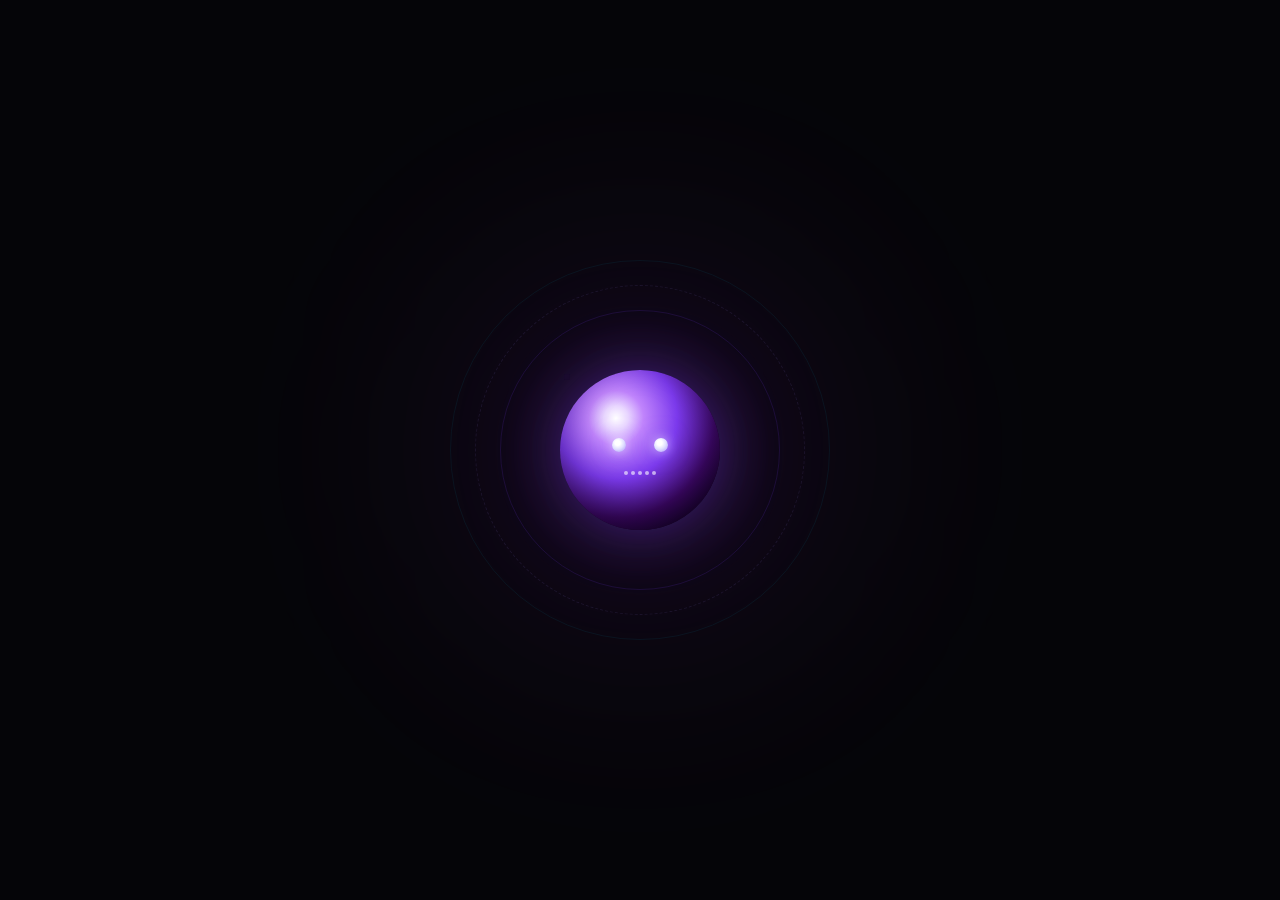
==== app/web/fullscreen.html @ 7b75c53d "Tam ekran modu: animasyonlu yuz/orb (gozler+agiz), listening/speaking/thinking durumları, tiklama il" ====
<!doctype html>
<html lang="tr">
<head>
<meta charset="utf-8"/>
<title>ELISHA — Tam Ekran</title>
<style>
*{margin:0;padding:0;box-sizing:border-box}
html,body{width:100%;height:100%;overflow:hidden;background:#050508;font-family:system-ui}
.fullscreen{width:100%;height:100%;display:flex;align-items:center;justify-content:center;position:relative;cursor:none}

/* Arka plan gradient nefes */
.bg-glow{position:absolute;inset:0;opacity:.4;transition:opacity 1s}
.bg-glow::before,.bg-glow::after{content:'';position:absolute;border-radius:50%;filter:blur(120px)}
.bg-glow::before{width:600px;height:600px;top:50%;left:50%;transform:translate(-50%,-50%);background:radial-gradient(circle,rgba(124,58,237,.3),transparent 70%);animation:bg-breathe 4s ease-in-out infinite}
.bg-glow::after{width:400px;height:400px;top:50%;left:50%;transform:translate(-50%,-50%);background:radial-gradient(circle,rgba(255,46,151,.2),transparent 70%);animation:bg-breathe 4s ease-in-out infinite 1s}
@keyframes bg-breathe{0%,100%{transform:translate(-50%,-50%) scale(1)}50%{transform:translate(-50%,-50%) scale(1.15)}}

/* Ana orb konteyner */
.orb-container{position:relative;width:220px;height:220px;display:flex;align-items:center;justify-content:center}

/* Dış halkalar */
.ring{position:absolute;border-radius:50%;border:1px solid rgba(124,58,237,.15)}
.ring-1{inset:-30px;animation:ring-rotate 20s linear infinite}
.ring-2{inset:-55px;animation:ring-rotate 30s linear infinite reverse;border-style:dashed;border-color:rgba(167,139,250,.1)}
.ring-3{inset:-80px;animation:ring-rotate 40s linear infinite;border-color:rgba(6,182,212,.08)}
@keyframes ring-rotate{to{transform:rotate(360deg)}}

/* Ana orb */
.orb{
  width:160px;height:160px;border-radius:50%;position:relative;
  background:radial-gradient(circle at 35% 30%,#fff 0%,#e8d5ff 8%,#c084fc 18%,#7c3aed 40%,#3b0764 65%,#0f0020 85%);
  box-shadow:0 0 60px rgba(124,58,237,.4),0 0 120px rgba(124,58,237,.2),inset 0 -20px 40px rgba(0,0,0,.3);
  animation:orb-idle 3.5s ease-in-out infinite;
  transition:all .6s cubic-bezier(.4,0,.2,1);
}
@keyframes orb-idle{0%,100%{transform:scale(1)}50%{transform:scale(1.03)}}

/* Yüz — gözler */
.face{position:absolute;inset:0;display:flex;align-items:center;justify-content:center;gap:28px;padding-bottom:10px}
.eye{
  width:14px;height:14px;border-radius:50%;
  background:radial-gradient(circle at 40% 35%,#fff 20%,#e0e0ff 50%,#a78bfa 100%);
  box-shadow:0 0 12px rgba(255,255,255,.6),0 0 24px rgba(167,139,250,.4);
  animation:eye-blink 4s ease-in-out infinite;
  transition:all .3s;
}
.eye::after{content:'';position:absolute;width:6px;height:6px;background:#1a0a2e;border-radius:50%;top:4px;left:4px;transition:all .2s}
@keyframes eye-blink{0%,42%,46%,100%{transform:scaleY(1)}44%{transform:scaleY(.1)}}

/* Ağız — konuşma çizgisi */
.mouth{position:absolute;bottom:55px;left:50%;transform:translateX(-50%);display:flex;gap:3px;align-items:center}
.mouth-bar{width:4px;height:4px;border-radius:99px;background:rgba(255,255,255,.6);transition:all .2s}

/* DURUMLAR */

/* Listening — büyür, mor parlar */
[data-mode="listening"] .orb{
  animation:orb-listen .8s ease-in-out infinite;
  box-shadow:0 0 80px rgba(255,46,151,.5),0 0 160px rgba(124,58,237,.3);
}
[data-mode="listening"] .bg-glow{opacity:.7}
[data-mode="listening"] .eye{animation:none;box-shadow:0 0 20px rgba(255,255,255,.8),0 0 40px rgba(255,46,151,.5)}
@keyframes orb-listen{0%,100%{transform:scale(1)}50%{transform:scale(1.08)}}

/* Speaking — ağız hareket eder, renk kayar, dalgalanır */
[data-mode="speaking"] .orb{
  animation:orb-speak 1.2s ease-in-out infinite;
  background:radial-gradient(circle at 35% 30%,#fff 0%,#d6f5ff 8%,#67e8f9 18%,#06b6d4 40%,#164e63 65%,#0f0020 85%);
  box-shadow:0 0 80px rgba(6,182,212,.5),0 0 160px rgba(6,182,212,.2);
}
[data-mode="speaking"] .bg-glow::before{background:radial-gradient(circle,rgba(6,182,212,.3),transparent 70%)}
[data-mode="speaking"] .mouth-bar{animation:mouth-wave .3s ease-in-out infinite;background:rgba(255,255,255,.9)}
[data-mode="speaking"] .mouth-bar:nth-child(2){animation-delay:.05s}
[data-mode="speaking"] .mouth-bar:nth-child(3){animation-delay:.1s}
[data-mode="speaking"] .mouth-bar:nth-child(4){animation-delay:.15s}
[data-mode="speaking"] .mouth-bar:nth-child(5){animation-delay:.2s}
@keyframes orb-speak{0%,100%{transform:scale(1) rotate(0deg)}25%{transform:scale(1.04) rotate(1deg)}75%{transform:scale(1.02) rotate(-1deg)}}
@keyframes mouth-wave{0%,100%{height:4px}50%{height:14px}}

/* Thinking — döner, parçacıklar */
[data-mode="thinking"] .orb{
  animation:orb-think 2s linear infinite;
  box-shadow:0 0 60px rgba(124,58,237,.5),0 0 120px rgba(168,85,247,.3);
}
[data-mode="thinking"] .ring-1{animation-duration:3s;border-color:rgba(124,58,237,.4)}
[data-mode="thinking"] .ring-2{animation-duration:4s;border-color:rgba(167,139,250,.3)}
[data-mode="thinking"] .eye{animation:eye-think 1s ease-in-out infinite}
@keyframes orb-think{0%{box-shadow:0 0 60px rgba(124,58,237,.5)}50%{box-shadow:0 0 100px rgba(168,85,247,.6)}100%{box-shadow:0 0 60px rgba(124,58,237,.5)}}
@keyframes eye-think{0%,100%{transform:translateX(0)}50%{transform:translateX(3px)}}

/* Küçült butonu */
.btn-minimize{
  position:absolute;top:20px;right:20px;
  width:40px;height:40px;border-radius:50%;
  background:rgba(255,255,255,.06);border:1px solid rgba(255,255,255,.1);
  color:#9aa0b8;font-size:18px;cursor:pointer;
  display:grid;place-items:center;
  opacity:0;transition:opacity .3s;
}
.fullscreen:hover .btn-minimize{opacity:1}
.btn-minimize:hover{background:rgba(255,255,255,.12);color:#fff}

/* Status text — sadece aktifken görünür, minimal */
.status-hint{
  position:absolute;bottom:80px;left:50%;transform:translateX(-50%);
  font-size:13px;color:rgba(255,255,255,.4);letter-spacing:.05em;
  opacity:0;transition:opacity .5s;
}
[data-mode="listening"] .status-hint,
[data-mode="speaking"] .status-hint,
[data-mode="thinking"] .status-hint{opacity:1}
</style>
</head>
<body>
<div class="fullscreen" id="screen" data-mode="idle">
  <div class="bg-glow"></div>
  
  <div class="orb-container">
    <div class="ring ring-1"></div>
    <div class="ring ring-2"></div>
    <div class="ring ring-3"></div>
    <div class="orb">
      <div class="face">
        <div class="eye"></div>
        <div class="eye"></div>
      </div>
      <div class="mouth">
        <span class="mouth-bar"></span>
        <span class="mouth-bar"></span>
        <span class="mouth-bar"></span>
        <span class="mouth-bar"></span>
        <span class="mouth-bar"></span>
      </div>
    </div>
  </div>

  <div class="status-hint" id="statusHint"></div>
  <button class="btn-minimize" id="btnMin" title="Küçült">✕</button>
</div>

<script>
var screen = document.getElementById('screen');
var statusHint = document.getElementById('statusHint');
var btnMin = document.getElementById('btnMin');

function setMode(mode, hint) {
  screen.setAttribute('data-mode', mode);
  statusHint.textContent = hint || '';
}

// Küçült butonu — overlay moduna dön
btnMin.onclick = function() {
  try { pywebview.api.switch_to_overlay(); } catch(e) {}
  window.location.href = '/overlay.html';
};

// Tıklama ile dinleme başlat
screen.addEventListener('click', function(e) {
  if (e.target === btnMin) return;
  if (screen.getAttribute('data-mode') === 'listening') return;
  startListening();
});

function startListening() {
  setMode('listening', 'Dinliyorum...');
  fetch('/api/wake', {method: 'POST'})
    .then(function(r) { return r.json(); })
    .then(function(j) {
      if (j.wake && j.text) {
        processCommand(j.text);
      } else {
        setMode('idle', '');
      }
    }).catch(function() { setMode('idle', ''); });
}

async function processCommand(text) {
  setMode('thinking', 'Düşünüyorum...');
  try {
    var r = await fetch('/api/chat_stream', {
      method: 'POST',
      headers: {'Content-Type': 'application/json'},
      body: JSON.stringify({text: text})
    });
    if (!r.ok || !r.body) throw new Error();
    var reader = r.body.getReader();
    var dec = new TextDecoder();
    var buf = '', full = '';
    while (true) {
      var chunk = await reader.read();
      if (chunk.done) break;
      buf += dec.decode(chunk.value, {stream: true});
      var idx;
      while ((idx = buf.indexOf('\n\n')) >= 0) {
        var raw = buf.slice(0, idx).trim(); buf = buf.slice(idx + 2);
        if (!raw.startsWith('data: ')) continue;
        try {
          var ev = JSON.parse(raw.slice(6));
          if (ev.type === 'status') setMode('thinking', ev.text);
          else if (ev.type === 'token') full += ev.text;
          else if (ev.type === 'done') full = ev.reply || full;
        } catch(e) {}
      }
    }
    // Cevap geldi — sesli söyle
    if (full) {
      setMode('speaking', '');
      speak(full, function() { setMode('idle', ''); });
    } else {
      setMode('idle', '');
    }
  } catch(e) {
    setMode('idle', '');
  }
}

function speak(text, onDone) {
  var clean = (text || '').replace(/\[ACTION:[^\]]+\]/g, '').trim().slice(0, 400);
  if (!clean) { onDone(); return; }
  fetch('/api/tts', {
    method: 'POST',
    headers: {'Content-Type': 'application/json'},
    body: JSON.stringify({text: clean})
  }).then(function(r) { return r.json(); })
  .then(function(j) {
    if (!j.audio) { fallbackSpeak(clean, onDone); return; }
    var bytes = Uint8Array.from(atob(j.audio), function(c) { return c.charCodeAt(0); });
    var a = new Audio(URL.createObjectURL(new Blob([bytes], {type: 'audio/wav'})));
    a.onended = onDone;
    a.play().catch(function() { fallbackSpeak(clean, onDone); });
  }).catch(function() { fallbackSpeak(clean, onDone); });
}

function fallbackSpeak(t, onDone) {
  if ('speechSynthesis' in window) {
    var u = new SpeechSynthesisUtterance(t);
    u.lang = 'tr-TR'; u.rate = 1;
    u.onend = onDone;
    speechSynthesis.speak(u);
  } else { onDone(); }
}

// Wake daemon'dan gelen tetik
window.ELISHA_EXTERNAL_WAKE = function() {
  startListening();
};

// Keep alive
setInterval(function() { try { pywebview.api.keep_alive(); } catch(e) {} }, 5000);

// İlk 2 saniye kısa demo animasyon (gözler açılır)
setTimeout(function() { setMode('idle', ''); }, 500);
</script>
</body>
</html>
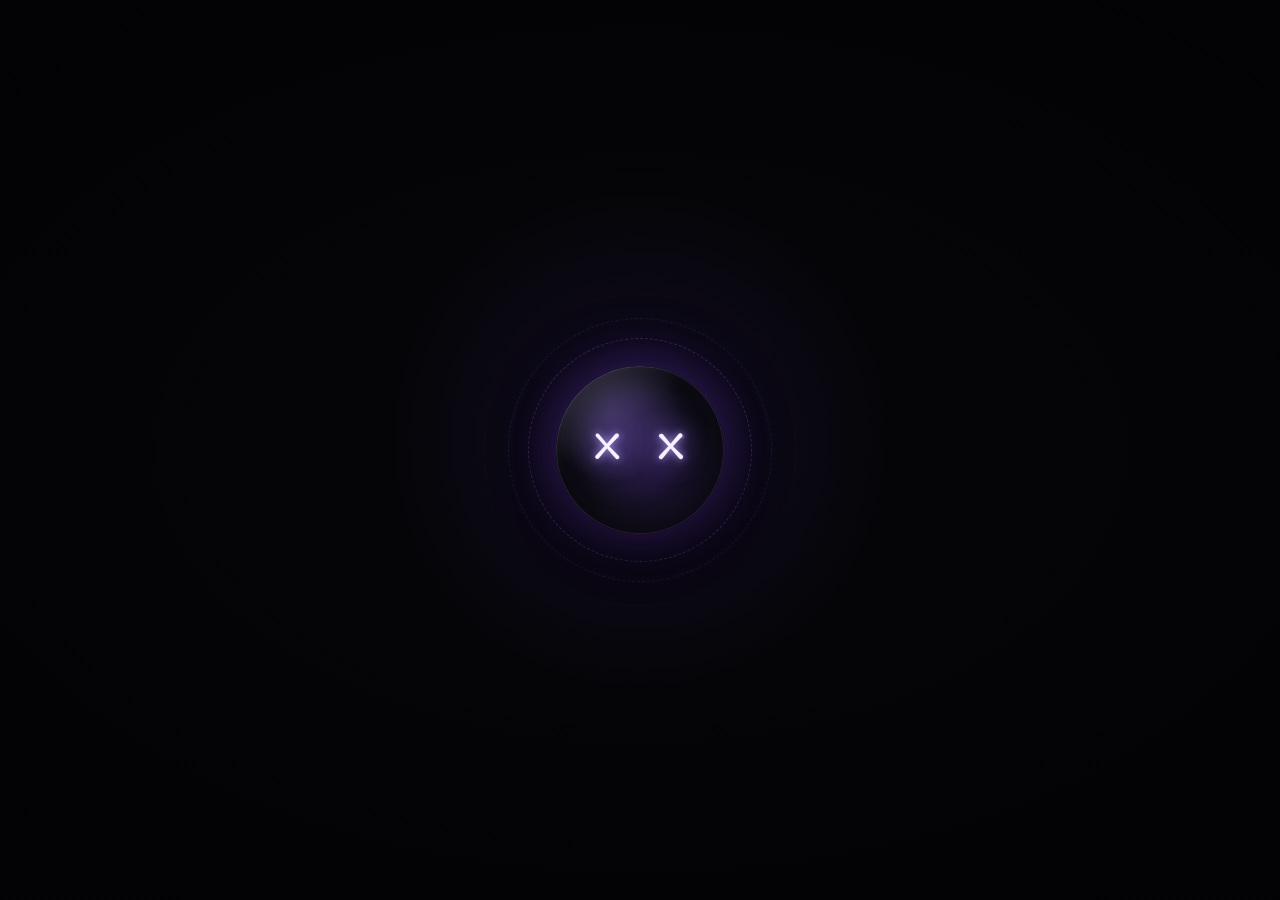
==== commit bb29107e: "Fullscreen: OpenDesign Cursor tasarimi (spray-paint X gozler, robotic orb), gercek API baglantisi" ====
--- a/app/web/fullscreen.html
+++ b/app/web/fullscreen.html
@@ -1,255 +1,822 @@
-<!doctype html>
-<html lang="tr">
+<!DOCTYPE html>
+<html lang="en">
 <head>
-<meta charset="utf-8"/>
-<title>ELISHA — Tam Ekran</title>
-<style>
-*{margin:0;padding:0;box-sizing:border-box}
-html,body{width:100%;height:100%;overflow:hidden;background:#050508;font-family:system-ui}
-.fullscreen{width:100%;height:100%;display:flex;align-items:center;justify-content:center;position:relative;cursor:none}
-
-/* Arka plan gradient nefes */
-.bg-glow{position:absolute;inset:0;opacity:.4;transition:opacity 1s}
-.bg-glow::before,.bg-glow::after{content:'';position:absolute;border-radius:50%;filter:blur(120px)}
-.bg-glow::before{width:600px;height:600px;top:50%;left:50%;transform:translate(-50%,-50%);background:radial-gradient(circle,rgba(124,58,237,.3),transparent 70%);animation:bg-breathe 4s ease-in-out infinite}
-.bg-glow::after{width:400px;height:400px;top:50%;left:50%;transform:translate(-50%,-50%);background:radial-gradient(circle,rgba(255,46,151,.2),transparent 70%);animation:bg-breathe 4s ease-in-out infinite 1s}
-@keyframes bg-breathe{0%,100%{transform:translate(-50%,-50%) scale(1)}50%{transform:translate(-50%,-50%) scale(1.15)}}
-
-/* Ana orb konteyner */
-.orb-container{position:relative;width:220px;height:220px;display:flex;align-items:center;justify-content:center}
-
-/* Dış halkalar */
-.ring{position:absolute;border-radius:50%;border:1px solid rgba(124,58,237,.15)}
-.ring-1{inset:-30px;animation:ring-rotate 20s linear infinite}
-.ring-2{inset:-55px;animation:ring-rotate 30s linear infinite reverse;border-style:dashed;border-color:rgba(167,139,250,.1)}
-.ring-3{inset:-80px;animation:ring-rotate 40s linear infinite;border-color:rgba(6,182,212,.08)}
-@keyframes ring-rotate{to{transform:rotate(360deg)}}
-
-/* Ana orb */
-.orb{
-  width:160px;height:160px;border-radius:50%;position:relative;
-  background:radial-gradient(circle at 35% 30%,#fff 0%,#e8d5ff 8%,#c084fc 18%,#7c3aed 40%,#3b0764 65%,#0f0020 85%);
-  box-shadow:0 0 60px rgba(124,58,237,.4),0 0 120px rgba(124,58,237,.2),inset 0 -20px 40px rgba(0,0,0,.3);
-  animation:orb-idle 3.5s ease-in-out infinite;
-  transition:all .6s cubic-bezier(.4,0,.2,1);
-}
-@keyframes orb-idle{0%,100%{transform:scale(1)}50%{transform:scale(1.03)}}
-
-/* Yüz — gözler */
-.face{position:absolute;inset:0;display:flex;align-items:center;justify-content:center;gap:28px;padding-bottom:10px}
-.eye{
-  width:14px;height:14px;border-radius:50%;
-  background:radial-gradient(circle at 40% 35%,#fff 20%,#e0e0ff 50%,#a78bfa 100%);
-  box-shadow:0 0 12px rgba(255,255,255,.6),0 0 24px rgba(167,139,250,.4);
-  animation:eye-blink 4s ease-in-out infinite;
-  transition:all .3s;
-}
-.eye::after{content:'';position:absolute;width:6px;height:6px;background:#1a0a2e;border-radius:50%;top:4px;left:4px;transition:all .2s}
-@keyframes eye-blink{0%,42%,46%,100%{transform:scaleY(1)}44%{transform:scaleY(.1)}}
-
-/* Ağız — konuşma çizgisi */
-.mouth{position:absolute;bottom:55px;left:50%;transform:translateX(-50%);display:flex;gap:3px;align-items:center}
-.mouth-bar{width:4px;height:4px;border-radius:99px;background:rgba(255,255,255,.6);transition:all .2s}
-
-/* DURUMLAR */
-
-/* Listening — büyür, mor parlar */
-[data-mode="listening"] .orb{
-  animation:orb-listen .8s ease-in-out infinite;
-  box-shadow:0 0 80px rgba(255,46,151,.5),0 0 160px rgba(124,58,237,.3);
-}
-[data-mode="listening"] .bg-glow{opacity:.7}
-[data-mode="listening"] .eye{animation:none;box-shadow:0 0 20px rgba(255,255,255,.8),0 0 40px rgba(255,46,151,.5)}
-@keyframes orb-listen{0%,100%{transform:scale(1)}50%{transform:scale(1.08)}}
-
-/* Speaking — ağız hareket eder, renk kayar, dalgalanır */
-[data-mode="speaking"] .orb{
-  animation:orb-speak 1.2s ease-in-out infinite;
-  background:radial-gradient(circle at 35% 30%,#fff 0%,#d6f5ff 8%,#67e8f9 18%,#06b6d4 40%,#164e63 65%,#0f0020 85%);
-  box-shadow:0 0 80px rgba(6,182,212,.5),0 0 160px rgba(6,182,212,.2);
-}
-[data-mode="speaking"] .bg-glow::before{background:radial-gradient(circle,rgba(6,182,212,.3),transparent 70%)}
-[data-mode="speaking"] .mouth-bar{animation:mouth-wave .3s ease-in-out infinite;background:rgba(255,255,255,.9)}
-[data-mode="speaking"] .mouth-bar:nth-child(2){animation-delay:.05s}
-[data-mode="speaking"] .mouth-bar:nth-child(3){animation-delay:.1s}
-[data-mode="speaking"] .mouth-bar:nth-child(4){animation-delay:.15s}
-[data-mode="speaking"] .mouth-bar:nth-child(5){animation-delay:.2s}
-@keyframes orb-speak{0%,100%{transform:scale(1) rotate(0deg)}25%{transform:scale(1.04) rotate(1deg)}75%{transform:scale(1.02) rotate(-1deg)}}
-@keyframes mouth-wave{0%,100%{height:4px}50%{height:14px}}
-
-/* Thinking — döner, parçacıklar */
-[data-mode="thinking"] .orb{
-  animation:orb-think 2s linear infinite;
-  box-shadow:0 0 60px rgba(124,58,237,.5),0 0 120px rgba(168,85,247,.3);
-}
-[data-mode="thinking"] .ring-1{animation-duration:3s;border-color:rgba(124,58,237,.4)}
-[data-mode="thinking"] .ring-2{animation-duration:4s;border-color:rgba(167,139,250,.3)}
-[data-mode="thinking"] .eye{animation:eye-think 1s ease-in-out infinite}
-@keyframes orb-think{0%{box-shadow:0 0 60px rgba(124,58,237,.5)}50%{box-shadow:0 0 100px rgba(168,85,247,.6)}100%{box-shadow:0 0 60px rgba(124,58,237,.5)}}
-@keyframes eye-think{0%,100%{transform:translateX(0)}50%{transform:translateX(3px)}}
-
-/* Küçült butonu */
-.btn-minimize{
-  position:absolute;top:20px;right:20px;
-  width:40px;height:40px;border-radius:50%;
-  background:rgba(255,255,255,.06);border:1px solid rgba(255,255,255,.1);
-  color:#9aa0b8;font-size:18px;cursor:pointer;
-  display:grid;place-items:center;
-  opacity:0;transition:opacity .3s;
-}
-.fullscreen:hover .btn-minimize{opacity:1}
-.btn-minimize:hover{background:rgba(255,255,255,.12);color:#fff}
-
-/* Status text — sadece aktifken görünür, minimal */
-.status-hint{
-  position:absolute;bottom:80px;left:50%;transform:translateX(-50%);
-  font-size:13px;color:rgba(255,255,255,.4);letter-spacing:.05em;
-  opacity:0;transition:opacity .5s;
-}
-[data-mode="listening"] .status-hint,
-[data-mode="speaking"] .status-hint,
-[data-mode="thinking"] .status-hint{opacity:1}
-</style>
+  <meta charset="UTF-8" />
+  <meta name="viewport" content="width=device-width, initial-scale=1" />
+  <title>ELISHA — Fullscreen</title>
+  <style>
+    :root {
+      --bg: #050508;
+      --surface: oklch(0.22 0.02 275 / 0.45);
+      --fg: oklch(0.96 0.01 275);
+      --muted: oklch(0.72 0.02 275);
+      --border: oklch(0.85 0.03 290 / 0.14);
+      --accent: #7c3aed;
+      --accent-soft: #a78bfa;
+      --hot: #ff2e97;
+      --status: #06b6d4;
+      --orb-size: 168px;
+    }
+
+    *, *::before, *::after { box-sizing: border-box; margin: 0; padding: 0; }
+
+    html, body {
+      height: 100%;
+      background: var(--bg);
+      overflow: hidden;
+      cursor: default;
+      -webkit-font-smoothing: antialiased;
+    }
+
+    .stage {
+      position: relative;
+      width: 100%;
+      height: 100%;
+      display: grid;
+      place-items: center;
+      background: var(--bg);
+      cursor: pointer;
+      user-select: none;
+      -webkit-tap-highlight-color: transparent;
+    }
+
+    .stage:focus-visible {
+      outline: 2px solid var(--accent-soft);
+      outline-offset: -4px;
+    }
+
+    /* Ambient breath behind orb */
+    .ambient {
+      position: absolute;
+      width: min(72vw, 520px);
+      height: min(72vw, 520px);
+      border-radius: 50%;
+      pointer-events: none;
+      background: radial-gradient(
+        circle at 50% 48%,
+        oklch(0.45 0.18 293 / 0.28) 0%,
+        oklch(0.35 0.14 293 / 0.12) 32%,
+        transparent 68%
+      );
+      animation: ambient-breathe 4.8s ease-in-out infinite;
+      transition: filter 0.5s ease, opacity 0.5s ease;
+    }
+
+    .stage[data-mode="listening"] .ambient {
+      background: radial-gradient(
+        circle at 50% 48%,
+        oklch(0.55 0.22 330 / 0.38) 0%,
+        oklch(0.45 0.18 293 / 0.2) 36%,
+        transparent 70%
+      );
+      animation-duration: 1.6s;
+      filter: saturate(1.35);
+    }
+
+    .stage[data-mode="speaking"] .ambient {
+      background: radial-gradient(
+        circle at 50% 48%,
+        oklch(0.55 0.16 210 / 0.28) 0%,
+        oklch(0.45 0.18 293 / 0.18) 38%,
+        transparent 72%
+      );
+      animation-duration: 1.1s;
+    }
+
+    .stage[data-mode="thinking"] .ambient {
+      animation-duration: 3.2s;
+      opacity: 0.85;
+    }
+
+    @keyframes ambient-breathe {
+      0%, 100% { transform: scale(0.92); opacity: 0.7; }
+      50% { transform: scale(1.08); opacity: 1; }
+    }
+
+    /* Close — invisible until hover near top-right */
+    .close-btn {
+      position: absolute;
+      top: 18px;
+      right: 18px;
+      z-index: 20;
+      width: 36px;
+      height: 36px;
+      display: grid;
+      place-items: center;
+      border: none;
+      border-radius: 10px;
+      background: transparent;
+      color: oklch(0.96 0.01 275 / 0);
+      cursor: pointer;
+      transition:
+        color 0.25s ease,
+        background 0.25s ease,
+        opacity 0.25s ease;
+      opacity: 0;
+      pointer-events: auto;
+    }
+
+    .close-btn svg {
+      width: 14px;
+      height: 14px;
+      stroke: currentColor;
+      stroke-width: 1.75;
+      stroke-linecap: round;
+    }
+
+    .stage:hover .close-btn,
+    .close-btn:focus-visible {
+      opacity: 1;
+      color: oklch(0.78 0.02 275);
+    }
+
+    .close-btn:hover {
+      color: var(--fg);
+      background: oklch(1 0 0 / 0.06);
+    }
+
+    .close-btn:focus-visible {
+      outline: 2px solid var(--accent-soft);
+      outline-offset: 2px;
+      opacity: 1;
+      color: var(--fg);
+    }
+
+    /* Orb assembly */
+    .orb-system {
+      position: relative;
+      width: var(--orb-size);
+      height: var(--orb-size);
+      z-index: 2;
+      animation: orb-float 5.2s ease-in-out infinite;
+      pointer-events: none;
+    }
+
+    .stage[data-mode="listening"] .orb-system {
+      animation: orb-float-listen 1.8s ease-in-out infinite;
+    }
+
+    .stage[data-mode="speaking"] .orb-system {
+      animation: orb-float-speak 0.85s ease-in-out infinite;
+    }
+
+    .stage[data-mode="thinking"] .orb-system {
+      animation: orb-float 4s ease-in-out infinite;
+    }
+
+    @keyframes orb-float {
+      0%, 100% { transform: translateY(0); }
+      50% { transform: translateY(-10px); }
+    }
+
+    @keyframes orb-float-listen {
+      0%, 100% { transform: translateY(0) scale(1); }
+      50% { transform: translateY(-6px) scale(1.04); }
+    }
+
+    @keyframes orb-float-speak {
+      0%, 100% { transform: translateY(0) scale(1); }
+      50% { transform: translateY(-4px) scale(1.06); }
+    }
+
+    /* Rotating dashed rings */
+    .ring {
+      position: absolute;
+      inset: 0;
+      border-radius: 50%;
+      border: 1px dashed oklch(0.7 0.08 293 / 0.22);
+      pointer-events: none;
+    }
+
+    .ring-1 {
+      inset: -28px;
+      animation: ring-spin 28s linear infinite;
+    }
+
+    .ring-2 {
+      inset: -48px;
+      border-style: dashed;
+      border-color: oklch(0.65 0.1 293 / 0.14);
+      animation: ring-spin-rev 42s linear infinite;
+      border-width: 1px;
+      opacity: 0.85;
+    }
+
+    .ring-3 {
+      inset: -72px;
+      border-style: dotted;
+      border-color: oklch(0.6 0.08 293 / 0.1);
+      animation: ring-spin 56s linear infinite;
+      opacity: 0.7;
+    }
+
+    .stage[data-mode="listening"] .ring {
+      border-color: oklch(0.7 0.18 330 / 0.35);
+      animation-duration: 12s;
+    }
+
+    .stage[data-mode="listening"] .ring-2 { animation-duration: 18s; }
+    .stage[data-mode="listening"] .ring-3 { animation-duration: 24s; }
+
+    .stage[data-mode="speaking"] .ring {
+      border-color: oklch(0.7 0.12 210 / 0.3);
+    }
+
+    .stage[data-mode="speaking"] .ring-1 { animation-duration: 8s; }
+    .stage[data-mode="speaking"] .ring-2 { animation-duration: 11s; }
+    .stage[data-mode="speaking"] .ring-3 { animation-duration: 14s; }
+
+    @keyframes ring-spin {
+      to { transform: rotate(360deg); }
+    }
+
+    @keyframes ring-spin-rev {
+      to { transform: rotate(-360deg); }
+    }
+
+    /* Sphere body */
+    .orb {
+      position: relative;
+      width: 100%;
+      height: 100%;
+      border-radius: 50%;
+      background:
+        radial-gradient(circle at 34% 28%, oklch(0.42 0.08 293 / 0.55) 0%, transparent 42%),
+        radial-gradient(circle at 62% 68%, oklch(0.28 0.1 293 / 0.45) 0%, transparent 48%),
+        radial-gradient(circle at 50% 50%, #1a1428 0%, #0c0b12 55%, #06050a 100%);
+      box-shadow:
+        0 0 0 1px oklch(0.7 0.08 293 / 0.18) inset,
+        0 0 40px oklch(0.45 0.18 293 / 0.35),
+        0 0 80px oklch(0.4 0.16 293 / 0.18),
+        0 18px 40px oklch(0 0 0 / 0.55);
+      overflow: hidden;
+      animation: orb-pulse 3.6s ease-in-out infinite;
+    }
+
+    .orb::before {
+      content: "";
+      position: absolute;
+      inset: 12%;
+      border-radius: 50%;
+      background: radial-gradient(
+        circle at 40% 35%,
+        oklch(0.55 0.2 293 / 0.22),
+        transparent 65%
+      );
+      filter: blur(8px);
+      pointer-events: none;
+    }
+
+    .orb::after {
+      content: "";
+      position: absolute;
+      inset: 0;
+      border-radius: 50%;
+      background: linear-gradient(
+        145deg,
+        oklch(1 0 0 / 0.12) 0%,
+        transparent 38%,
+        transparent 62%,
+        oklch(0 0 0 / 0.35) 100%
+      );
+      pointer-events: none;
+    }
+
+    .stage[data-mode="listening"] .orb {
+      animation: orb-pulse-listen 0.9s ease-in-out infinite;
+      box-shadow:
+        0 0 0 1px oklch(0.7 0.18 330 / 0.35) inset,
+        0 0 50px oklch(0.55 0.22 330 / 0.5),
+        0 0 100px oklch(0.5 0.2 293 / 0.35),
+        0 18px 40px oklch(0 0 0 / 0.55);
+    }
+
+    .stage[data-mode="speaking"] .orb {
+      animation: orb-pulse-speak 0.55s ease-in-out infinite;
+      box-shadow:
+        0 0 0 1px oklch(0.7 0.12 210 / 0.3) inset,
+        0 0 48px oklch(0.55 0.14 210 / 0.4),
+        0 0 90px oklch(0.45 0.18 293 / 0.28),
+        0 18px 40px oklch(0 0 0 / 0.55);
+    }
+
+    .stage[data-mode="thinking"] .orb {
+      animation: orb-pulse 2.4s ease-in-out infinite;
+    }
+
+    @keyframes orb-pulse {
+      0%, 100% { transform: scale(1); }
+      50% { transform: scale(1.025); }
+    }
+
+    @keyframes orb-pulse-listen {
+      0%, 100% { transform: scale(1); }
+      50% { transform: scale(1.07); }
+    }
+
+    @keyframes orb-pulse-speak {
+      0%, 100% { transform: scale(1); }
+      50% { transform: scale(1.09); }
+    }
+
+    /* Eyes */
+    .eyes {
+      position: absolute;
+      inset: 0;
+      z-index: 3;
+      display: flex;
+      align-items: center;
+      justify-content: center;
+      gap: 28px;
+      transform: translateY(-4px);
+    }
+
+    .eye {
+      width: 36px;
+      height: 36px;
+      position: relative;
+      display: grid;
+      place-items: center;
+      transform-origin: center;
+      animation: eye-breathe 3.2s ease-in-out infinite;
+      filter:
+        drop-shadow(0 0 4px oklch(0.78 0.14 293 / 0.9))
+        drop-shadow(0 0 12px oklch(0.65 0.2 293 / 0.55));
+    }
+
+    .eye-right {
+      animation-delay: -1.1s;
+    }
+
+    .eye svg {
+      width: 100%;
+      height: 100%;
+      overflow: visible;
+    }
+
+    .eye .spray {
+      fill: #f5f3ff;
+      stroke: var(--accent-soft);
+      stroke-width: 0.6;
+      stroke-opacity: 0.55;
+      paint-order: stroke fill;
+      filter: url(#spray-blur);
+    }
+
+    .eye .mist {
+      fill: var(--accent-soft);
+      opacity: 0.35;
+      filter: url(#spray-mist);
+    }
+
+    /* Idle pulse */
+    @keyframes eye-breathe {
+      0%, 100% {
+        transform: scale(1);
+        filter:
+          drop-shadow(0 0 3px oklch(0.78 0.14 293 / 0.75))
+          drop-shadow(0 0 10px oklch(0.65 0.2 293 / 0.4));
+      }
+      50% {
+        transform: scale(1.08);
+        filter:
+          drop-shadow(0 0 6px oklch(0.82 0.16 293 / 1))
+          drop-shadow(0 0 18px oklch(0.68 0.22 293 / 0.65));
+      }
+    }
+
+    /* Listening — grow + hot glow */
+    .stage[data-mode="listening"] .eye {
+      animation: eye-listen 1.1s ease-in-out infinite;
+      filter:
+        drop-shadow(0 0 6px oklch(0.7 0.22 330 / 1))
+        drop-shadow(0 0 20px oklch(0.6 0.24 330 / 0.75));
+    }
+
+    .stage[data-mode="listening"] .eye .spray {
+      fill: #fff;
+      stroke: var(--hot);
+    }
+
+    .stage[data-mode="listening"] .eye .mist {
+      fill: var(--hot);
+      opacity: 0.45;
+    }
+
+    @keyframes eye-listen {
+      0%, 100% { transform: scale(1.35); }
+      50% { transform: scale(1.55); }
+    }
+
+    /* Speaking — morph X / + / * rhythm */
+    .stage[data-mode="speaking"] .eye {
+      animation: eye-speak 0.42s ease-in-out infinite;
+      filter:
+        drop-shadow(0 0 5px oklch(0.75 0.12 210 / 1))
+        drop-shadow(0 0 16px oklch(0.6 0.16 210 / 0.65));
+    }
+
+    .stage[data-mode="speaking"] .eye-right {
+      animation-delay: 0.12s;
+    }
+
+    .stage[data-mode="speaking"] .eye .spray {
+      stroke: var(--status);
+    }
+
+    .stage[data-mode="speaking"] .eye .mist {
+      fill: var(--status);
+    }
+
+    .stage[data-mode="speaking"] .glyph-x { animation: morph-x 0.42s steps(1) infinite; }
+    .stage[data-mode="speaking"] .glyph-plus { animation: morph-plus 0.42s steps(1) infinite; }
+    .stage[data-mode="speaking"] .glyph-star { animation: morph-star 0.42s steps(1) infinite; }
+
+    @keyframes eye-speak {
+      0% { transform: scale(1.15) rotate(-8deg); }
+      25% { transform: scale(1.45) rotate(4deg); }
+      50% { transform: scale(0.95) rotate(10deg); }
+      75% { transform: scale(1.5) rotate(-5deg); }
+      100% { transform: scale(1.15) rotate(-8deg); }
+    }
+
+    @keyframes morph-x {
+      0%, 32% { opacity: 1; }
+      33%, 100% { opacity: 0; }
+    }
+
+    @keyframes morph-plus {
+      0%, 32% { opacity: 0; }
+      33%, 65% { opacity: 1; }
+      66%, 100% { opacity: 0; }
+    }
+
+    @keyframes morph-star {
+      0%, 65% { opacity: 0; }
+      66%, 100% { opacity: 1; }
+    }
+
+    .glyph-plus,
+    .glyph-star {
+      opacity: 0;
+    }
+
+    /* Thinking — slow spin, offset search */
+    .stage[data-mode="thinking"] .eyes {
+      gap: 34px;
+      transform: translate(6px, -2px);
+      transition: transform 0.6s ease, gap 0.6s ease;
+    }
+
+    .stage[data-mode="thinking"] .eye {
+      animation: eye-think 2.8s linear infinite;
+      filter:
+        drop-shadow(0 0 5px oklch(0.75 0.16 293 / 0.9))
+        drop-shadow(0 0 14px oklch(0.6 0.18 293 / 0.5));
+    }
+
+    .stage[data-mode="thinking"] .eye-right {
+      animation: eye-think-offset 3.4s linear infinite;
+      animation-direction: reverse;
+    }
+
+    @keyframes eye-think {
+      from { transform: rotate(0deg) scale(1.05); }
+      to { transform: rotate(360deg) scale(1.05); }
+    }
+
+    @keyframes eye-think-offset {
+      0% { transform: rotate(0deg) translate(2px, -3px) scale(1.02); }
+      50% { transform: rotate(180deg) translate(-3px, 2px) scale(1.1); }
+      100% { transform: rotate(360deg) translate(2px, -3px) scale(1.02); }
+    }
+
+    /* Soft vignette — no UI */
+    .vignette {
+      position: absolute;
+      inset: 0;
+      pointer-events: none;
+      background: radial-gradient(
+        ellipse 70% 60% at 50% 50%,
+        transparent 40%,
+        oklch(0.05 0.01 275 / 0.55) 100%
+      );
+      z-index: 1;
+    }
+
+    @media (prefers-reduced-motion: reduce) {
+      .ambient,
+      .orb-system,
+      .orb,
+      .ring,
+      .eye,
+      .glyph-x,
+      .glyph-plus,
+      .glyph-star {
+        animation: none !important;
+      }
+    }
+  </style>
 </head>
 <body>
-<div class="fullscreen" id="screen" data-mode="idle">
-  <div class="bg-glow"></div>
-  
-  <div class="orb-container">
-    <div class="ring ring-1"></div>
-    <div class="ring ring-2"></div>
-    <div class="ring ring-3"></div>
-    <div class="orb">
-      <div class="face">
-        <div class="eye"></div>
-        <div class="eye"></div>
-      </div>
-      <div class="mouth">
-        <span class="mouth-bar"></span>
-        <span class="mouth-bar"></span>
-        <span class="mouth-bar"></span>
-        <span class="mouth-bar"></span>
-        <span class="mouth-bar"></span>
+  <div
+    class="stage"
+    data-od-id="fullscreen-stage"
+    data-mode="idle"
+    role="application"
+    aria-label="ELISHA fullscreen voice presence"
+    tabindex="0"
+  >
+    <button
+      type="button"
+      class="close-btn"
+      data-od-id="close-btn"
+      aria-label="Close fullscreen"
+      title="Close"
+    >
+      <svg viewBox="0 0 14 14" aria-hidden="true">
+        <path d="M2 2l10 10M12 2L2 12" fill="none" />
+      </svg>
+    </button>
+
+    <div class="vignette" aria-hidden="true"></div>
+    <div class="ambient" data-od-id="ambient-glow" aria-hidden="true"></div>
+
+    <div class="orb-system" data-od-id="orb-system">
+      <div class="ring ring-1" aria-hidden="true"></div>
+      <div class="ring ring-2" aria-hidden="true"></div>
+      <div class="ring ring-3" aria-hidden="true"></div>
+
+      <div class="orb" data-od-id="voice-orb" role="img" aria-label="ELISHA orb, idle">
+        <!-- Shared spray filters -->
+        <svg width="0" height="0" aria-hidden="true" style="position:absolute">
+          <defs>
+            <filter id="spray-blur" x="-40%" y="-40%" width="180%" height="180%">
+              <feTurbulence type="fractalNoise" baseFrequency="0.9" numOctaves="3" result="noise" seed="4" />
+              <feDisplacementMap in="SourceGraphic" in2="noise" scale="1.8" xChannelSelector="R" yChannelSelector="G" />
+            </filter>
+            <filter id="spray-mist" x="-50%" y="-50%" width="200%" height="200%">
+              <feGaussianBlur stdDeviation="1.4" />
+              <feTurbulence type="fractalNoise" baseFrequency="1.2" numOctaves="2" result="n" seed="9" />
+              <feDisplacementMap in="SourceGraphic" in2="n" scale="2.4" xChannelSelector="R" yChannelSelector="G" />
+            </filter>
+          </defs>
+        </svg>
+
+        <div class="eyes" data-od-id="orb-eyes">
+          <!-- Left eye -->
+          <div class="eye eye-left" data-od-id="eye-left">
+            <svg viewBox="0 0 40 40" aria-hidden="true">
+              <!-- mist halo -->
+              <g class="mist">
+                <path d="M8 7 L11 9 L9 12 L7 10 Z" />
+                <path d="M30 8 L33 10 L31 13 L28 11 Z" />
+                <path d="M9 28 L12 30 L10 33 L7 31 Z" />
+                <path d="M29 29 L32 31 L30 34 L27 32 Z" />
+              </g>
+              <!-- X -->
+              <g class="glyph-x">
+                <path class="spray" d="
+                  M7.2 6.5
+                  C8.1 5.9, 9.4 6.2, 10.2 7.1
+                  L18.8 17.4
+                  L28.1 6.8
+                  C28.9 5.9, 30.2 5.7, 31.2 6.4
+                  C32.3 7.2, 32.5 8.6, 31.6 9.6
+                  L21.4 20.2
+                  L32.0 31.0
+                  C32.9 31.9, 32.8 33.4, 31.7 34.2
+                  C30.7 34.9, 29.3 34.7, 28.5 33.8
+                  L18.9 22.9
+                  L9.8 33.6
+                  C9.0 34.5, 7.5 34.6, 6.6 33.8
+                  C5.6 32.9, 5.6 31.4, 6.5 30.5
+                  L16.4 20.1
+                  L6.8 9.4
+                  C5.9 8.4, 6.2 7.1, 7.2 6.5 Z
+                " />
+              </g>
+              <!-- + morph -->
+              <g class="glyph-plus">
+                <path class="spray" d="
+                  M17.2 6.4
+                  C17.8 5.6, 19.0 5.4, 19.9 6.0
+                  C20.6 6.5, 21.0 7.4, 20.9 8.3
+                  L20.4 16.8
+                  L28.9 16.4
+                  C30.1 16.3, 31.1 17.2, 31.1 18.4
+                  C31.1 19.5, 30.2 20.5, 29.0 20.5
+                  L20.5 20.9
+                  L20.9 29.4
+                  C21.0 30.6, 20.1 31.6, 18.9 31.6
+                  C17.7 31.6, 16.8 30.7, 16.8 29.5
+                  L16.4 21.0
+                  L7.9 21.4
+                  C6.7 21.5, 5.7 20.6, 5.7 19.4
+                  C5.7 18.2, 6.6 17.3, 7.8 17.2
+                  L16.3 16.8
+                  L15.9 8.3
+                  C15.8 7.4, 16.4 6.6, 17.2 6.4 Z
+                " />
+              </g>
+              <!-- * morph -->
+              <g class="glyph-star">
+                <path class="spray" d="
+                  M19.2 5.8 L21.0 14.2 L29.4 12.0 L23.0 18.2 L30.2 24.6
+                  L21.4 22.4 L19.6 31.0 L17.8 22.4 L9.0 24.6 L16.2 18.2
+                  L9.8 12.0 L18.2 14.2 Z
+                " />
+              </g>
+            </svg>
+          </div>
+
+          <!-- Right eye -->
+          <div class="eye eye-right" data-od-id="eye-right">
+            <svg viewBox="0 0 40 40" aria-hidden="true">
+              <g class="mist">
+                <path d="M7 8 L10 10 L8 13 L5 11 Z" />
+                <path d="M31 7 L34 9 L32 12 L29 10 Z" />
+                <path d="M8 29 L11 31 L9 34 L6 32 Z" />
+                <path d="M30 28 L33 30 L31 33 L28 31 Z" />
+              </g>
+              <g class="glyph-x">
+                <path class="spray" d="
+                  M6.8 7.0
+                  C7.6 6.1, 9.0 6.0, 9.9 7.0
+                  L18.4 17.6
+                  L27.6 6.5
+                  C28.5 5.5, 30.0 5.5, 30.9 6.5
+                  C31.9 7.5, 31.8 9.0, 30.8 9.9
+                  L21.0 20.4
+                  L31.6 30.6
+                  C32.6 31.5, 32.5 33.1, 31.5 34.0
+                  C30.5 34.9, 29.0 34.8, 28.1 33.8
+                  L18.5 22.8
+                  L9.5 33.9
+                  C8.6 34.9, 7.0 34.9, 6.1 33.9
+                  C5.1 32.9, 5.2 31.4, 6.2 30.5
+                  L16.0 20.3
+                  L6.0 9.7
+                  C5.1 8.7, 5.4 7.3, 6.8 7.0 Z
+                " />
+              </g>
+              <g class="glyph-plus">
+                <path class="spray" d="
+                  M17.0 6.2
+                  C17.8 5.4, 19.1 5.3, 19.9 6.1
+                  C20.5 6.7, 20.8 7.6, 20.7 8.5
+                  L20.2 16.6
+                  L28.7 16.2
+                  C29.9 16.1, 30.9 17.0, 30.9 18.2
+                  C30.9 19.4, 29.9 20.3, 28.7 20.3
+                  L20.3 20.7
+                  L20.7 29.2
+                  C20.8 30.4, 19.9 31.4, 18.7 31.4
+                  C17.5 31.4, 16.6 30.5, 16.6 29.3
+                  L16.2 20.8
+                  L7.7 21.2
+                  C6.5 21.3, 5.5 20.4, 5.5 19.2
+                  C5.5 18.0, 6.4 17.1, 7.6 17.0
+                  L16.1 16.6
+                  L15.7 8.1
+                  C15.6 7.2, 16.2 6.4, 17.0 6.2 Z
+                " />
+              </g>
+              <g class="glyph-star">
+                <path class="spray" d="
+                  M19.0 5.6 L20.9 14.0 L29.3 11.8 L22.8 18.0 L30.0 24.4
+                  L21.2 22.2 L19.4 30.8 L17.6 22.2 L8.8 24.4 L16.0 18.0
+                  L9.6 11.8 L18.0 14.0 Z
+                " />
+              </g>
+            </svg>
+          </div>
+        </div>
       </div>
     </div>
   </div>
 
-  <div class="status-hint" id="statusHint"></div>
-  <button class="btn-minimize" id="btnMin" title="Küçült">✕</button>
-</div>
-
-<script>
-var screen = document.getElementById('screen');
-var statusHint = document.getElementById('statusHint');
-var btnMin = document.getElementById('btnMin');
-
-function setMode(mode, hint) {
-  screen.setAttribute('data-mode', mode);
-  statusHint.textContent = hint || '';
-}
-
-// Küçült butonu — overlay moduna dön
-btnMin.onclick = function() {
-  try { pywebview.api.switch_to_overlay(); } catch(e) {}
-  window.location.href = '/overlay.html';
-};
-
-// Tıklama ile dinleme başlat
-screen.addEventListener('click', function(e) {
-  if (e.target === btnMin) return;
-  if (screen.getAttribute('data-mode') === 'listening') return;
-  startListening();
-});
-
-function startListening() {
-  setMode('listening', 'Dinliyorum...');
-  fetch('/api/wake', {method: 'POST'})
-    .then(function(r) { return r.json(); })
-    .then(function(j) {
-      if (j.wake && j.text) {
-        processCommand(j.text);
-      } else {
-        setMode('idle', '');
+  <script>
+    (function () {
+      var stage = document.querySelector("[data-od-id='fullscreen-stage']");
+      var orb = document.querySelector("[data-od-id='voice-orb']");
+      var closeBtn = document.querySelector("[data-od-id='close-btn']");
+      var busy = false;
+
+      function setMode(mode) {
+        stage.setAttribute("data-mode", mode);
+        orb.setAttribute("aria-label", "ELISHA orb, " + mode);
       }
-    }).catch(function() { setMode('idle', ''); });
-}
-
-async function processCommand(text) {
-  setMode('thinking', 'Düşünüyorum...');
-  try {
-    var r = await fetch('/api/chat_stream', {
-      method: 'POST',
-      headers: {'Content-Type': 'application/json'},
-      body: JSON.stringify({text: text})
-    });
-    if (!r.ok || !r.body) throw new Error();
-    var reader = r.body.getReader();
-    var dec = new TextDecoder();
-    var buf = '', full = '';
-    while (true) {
-      var chunk = await reader.read();
-      if (chunk.done) break;
-      buf += dec.decode(chunk.value, {stream: true});
-      var idx;
-      while ((idx = buf.indexOf('\n\n')) >= 0) {
-        var raw = buf.slice(0, idx).trim(); buf = buf.slice(idx + 2);
-        if (!raw.startsWith('data: ')) continue;
+
+      // Tıklama → gerçek dinleme başlat
+      stage.addEventListener("click", function (e) {
+        if (e.target.closest("[data-od-id='close-btn']")) return;
+        if (busy) return;
+        startListening();
+      });
+
+      stage.addEventListener("keydown", function (e) {
+        if (e.key === "Enter" || e.key === " ") {
+          e.preventDefault();
+          if (!busy) startListening();
+        } else if (e.key === "Escape") {
+          closeBtn.click();
+        }
+      });
+
+      closeBtn.addEventListener("click", function (e) {
+        e.stopPropagation();
+        busy = false;
+        setMode("idle");
+        window.location.href = "/overlay.html";
+      });
+
+      function startListening() {
+        busy = true;
+        setMode("listening");
+        fetch("/api/wake", {method: "POST"})
+          .then(function(r) { return r.json(); })
+          .then(function(j) {
+            if (j.wake && j.text) {
+              processCommand(j.text);
+            } else {
+              setMode("idle");
+              busy = false;
+            }
+          }).catch(function() { setMode("idle"); busy = false; });
+      }
+
+      async function processCommand(text) {
+        setMode("thinking");
         try {
-          var ev = JSON.parse(raw.slice(6));
-          if (ev.type === 'status') setMode('thinking', ev.text);
-          else if (ev.type === 'token') full += ev.text;
-          else if (ev.type === 'done') full = ev.reply || full;
-        } catch(e) {}
+          var r = await fetch("/api/chat_stream", {
+            method: "POST",
+            headers: {"Content-Type": "application/json"},
+            body: JSON.stringify({text: text})
+          });
+          if (!r.ok || !r.body) throw new Error();
+          var reader = r.body.getReader();
+          var dec = new TextDecoder();
+          var buf = "", full = "";
+          while (true) {
+            var chunk = await reader.read();
+            if (chunk.done) break;
+            buf += dec.decode(chunk.value, {stream: true});
+            var idx;
+            while ((idx = buf.indexOf("\n\n")) >= 0) {
+              var raw = buf.slice(0, idx).trim();
+              buf = buf.slice(idx + 2);
+              if (!raw.startsWith("data: ")) continue;
+              try {
+                var ev = JSON.parse(raw.slice(6));
+                if (ev.type === "status") setMode("thinking");
+                else if (ev.type === "token") full += ev.text;
+                else if (ev.type === "done") full = ev.reply || full;
+              } catch(e) {}
+            }
+          }
+          if (full) {
+            setMode("speaking");
+            speak(full, function() { setMode("idle"); busy = false; });
+          } else {
+            setMode("idle"); busy = false;
+          }
+        } catch(e) {
+          setMode("idle"); busy = false;
+        }
       }
-    }
-    // Cevap geldi — sesli söyle
-    if (full) {
-      setMode('speaking', '');
-      speak(full, function() { setMode('idle', ''); });
-    } else {
-      setMode('idle', '');
-    }
-  } catch(e) {
-    setMode('idle', '');
-  }
-}
-
-function speak(text, onDone) {
-  var clean = (text || '').replace(/\[ACTION:[^\]]+\]/g, '').trim().slice(0, 400);
-  if (!clean) { onDone(); return; }
-  fetch('/api/tts', {
-    method: 'POST',
-    headers: {'Content-Type': 'application/json'},
-    body: JSON.stringify({text: clean})
-  }).then(function(r) { return r.json(); })
-  .then(function(j) {
-    if (!j.audio) { fallbackSpeak(clean, onDone); return; }
-    var bytes = Uint8Array.from(atob(j.audio), function(c) { return c.charCodeAt(0); });
-    var a = new Audio(URL.createObjectURL(new Blob([bytes], {type: 'audio/wav'})));
-    a.onended = onDone;
-    a.play().catch(function() { fallbackSpeak(clean, onDone); });
-  }).catch(function() { fallbackSpeak(clean, onDone); });
-}
-
-function fallbackSpeak(t, onDone) {
-  if ('speechSynthesis' in window) {
-    var u = new SpeechSynthesisUtterance(t);
-    u.lang = 'tr-TR'; u.rate = 1;
-    u.onend = onDone;
-    speechSynthesis.speak(u);
-  } else { onDone(); }
-}
-
-// Wake daemon'dan gelen tetik
-window.ELISHA_EXTERNAL_WAKE = function() {
-  startListening();
-};
-
-// Keep alive
-setInterval(function() { try { pywebview.api.keep_alive(); } catch(e) {} }, 5000);
-
-// İlk 2 saniye kısa demo animasyon (gözler açılır)
-setTimeout(function() { setMode('idle', ''); }, 500);
-</script>
+
+      function speak(text, onDone) {
+        var clean = (text || "").replace(/\[ACTION:[^\]]+\]/g, "").trim().slice(0, 400);
+        if (!clean) { onDone(); return; }
+        fetch("/api/tts", {
+          method: "POST",
+          headers: {"Content-Type": "application/json"},
+          body: JSON.stringify({text: clean})
+        }).then(function(r) { return r.json(); })
+        .then(function(j) {
+          if (!j.audio) { fallbackSpeak(clean, onDone); return; }
+          var bytes = Uint8Array.from(atob(j.audio), function(c) { return c.charCodeAt(0); });
+          var a = new Audio(URL.createObjectURL(new Blob([bytes], {type: "audio/wav"})));
+          a.onended = onDone;
+          a.play().catch(function() { fallbackSpeak(clean, onDone); });
+        }).catch(function() { fallbackSpeak(clean, onDone); });
+      }
+
+      function fallbackSpeak(t, onDone) {
+        if ("speechSynthesis" in window) {
+          var u = new SpeechSynthesisUtterance(t);
+          u.lang = "tr-TR"; u.rate = 1;
+          u.onend = onDone;
+          speechSynthesis.speak(u);
+        } else { onDone(); }
+      }
+
+      // Wake daemon tetik
+      window.ELISHA_EXTERNAL_WAKE = function() { if (!busy) startListening(); };
+      // Keep alive
+      setInterval(function() { try { pywebview.api.keep_alive(); } catch(e) {} }, 5000);
+    })();
+  </script>
 </body>
 </html>
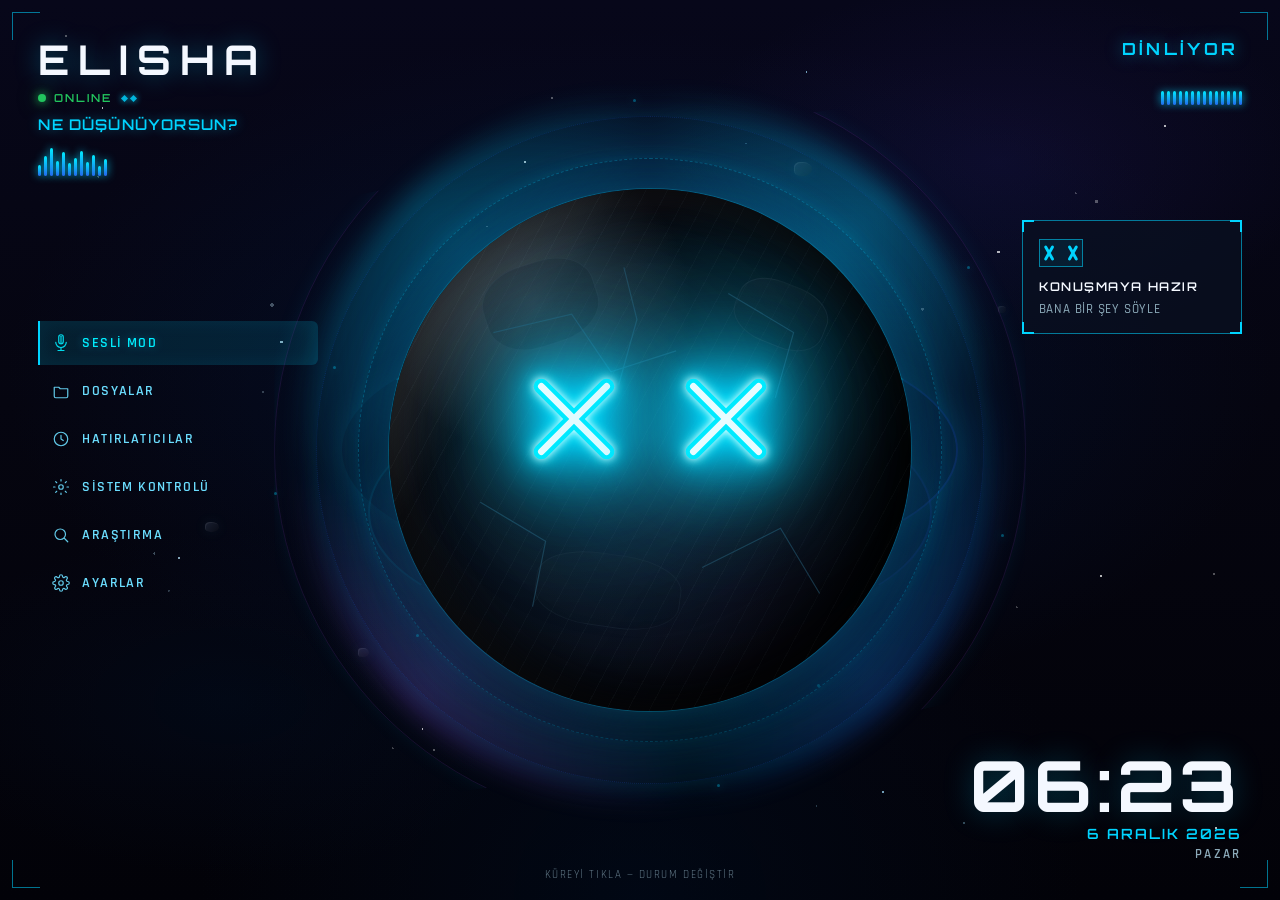
==== commit 784a204a: "Fix: fullscreen varsayilan, ESC/close kapanır, muzik YouTube direkt video, 7b model aktif" ====
--- a/app/web/fullscreen.html
+++ b/app/web/fullscreen.html
@@ -1,753 +1,1242 @@
 <!DOCTYPE html>
-<html lang="en">
+<html lang="tr">
 <head>
   <meta charset="UTF-8" />
   <meta name="viewport" content="width=device-width, initial-scale=1" />
-  <title>ELISHA — Fullscreen</title>
+  <title>ELISHA — Fullscreen HUD</title>
+  <link rel="preconnect" href="https://fonts.googleapis.com" />
+  <link rel="preconnect" href="https://fonts.gstatic.com" crossorigin />
+  <link href="https://fonts.googleapis.com/css2?family=Orbitron:wght@500;600;700&family=Rajdhani:wght@400;500;600;700&display=swap" rel="stylesheet" />
   <style>
     :root {
-      --bg: #050508;
-      --surface: oklch(0.22 0.02 275 / 0.45);
-      --fg: oklch(0.96 0.01 275);
-      --muted: oklch(0.72 0.02 275);
-      --border: oklch(0.85 0.03 290 / 0.14);
-      --accent: #7c3aed;
-      --accent-soft: #a78bfa;
-      --hot: #ff2e97;
-      --status: #06b6d4;
-      --orb-size: 168px;
+      --bg: #050510;
+      --bg-deep: #030308;
+      --fg: #f4f8ff;
+      --muted: oklch(0.72 0.04 230);
+      --cyan: #00d4ff;
+      --cyan-hot: #0ef;
+      --blue: #2563eb;
+      --green: #22c55e;
+      --purple: #a855f7;
+      --pink: #ec4899;
+      --sphere-size: min(58vh, 620px);
+      --hud-line: color-mix(in oklab, var(--cyan) 55%, transparent);
+      --panel: color-mix(in oklab, #0a1020 78%, transparent);
+      --font-display: "Orbitron", "Segoe UI", system-ui, sans-serif;
+      --font-ui: "Rajdhani", "Segoe UI", system-ui, sans-serif;
     }
 
     *, *::before, *::after { box-sizing: border-box; margin: 0; padding: 0; }
 
     html, body {
       height: 100%;
-      background: var(--bg);
+      background: var(--bg-deep);
+      color: var(--fg);
       overflow: hidden;
+      font-family: var(--font-ui);
+      -webkit-font-smoothing: antialiased;
       cursor: default;
-      -webkit-font-smoothing: antialiased;
-    }
-
-    .stage {
+    }
+
+    button {
+      font: inherit;
+      color: inherit;
+      background: none;
+      border: none;
+      cursor: pointer;
+    }
+
+    button:focus-visible {
+      outline: 2px solid var(--cyan);
+      outline-offset: 3px;
+    }
+
+    /* ── Stage / space ── */
+    .hud {
       position: relative;
       width: 100%;
       height: 100%;
+      overflow: hidden;
+      background:
+        radial-gradient(ellipse 90% 70% at 50% 42%, oklch(0.22 0.08 260 / 0.55) 0%, transparent 55%),
+        radial-gradient(ellipse 50% 40% at 78% 18%, oklch(0.28 0.12 280 / 0.28) 0%, transparent 50%),
+        radial-gradient(ellipse 45% 35% at 18% 78%, oklch(0.2 0.1 230 / 0.22) 0%, transparent 55%),
+        radial-gradient(circle at 50% 100%, oklch(0.18 0.06 250 / 0.35) 0%, transparent 40%),
+        linear-gradient(180deg, #07071a 0%, var(--bg) 45%, #020208 100%);
+    }
+
+    .stars,
+    .stars::before,
+    .stars::after {
+      position: absolute;
+      inset: 0;
+      pointer-events: none;
+      background-image:
+        radial-gradient(1px 1px at 8% 12%, #fff 99%, transparent),
+        radial-gradient(1.5px 1.5px at 22% 38%, #cdefff 99%, transparent),
+        radial-gradient(1px 1px at 41% 18%, #fff 99%, transparent),
+        radial-gradient(1px 1px at 63% 8%, #9fdfff 99%, transparent),
+        radial-gradient(1.5px 1.5px at 78% 28%, #fff 99%, transparent),
+        radial-gradient(1px 1px at 91% 14%, #fff 99%, transparent),
+        radial-gradient(1px 1px at 14% 62%, #b8e8ff 99%, transparent),
+        radial-gradient(1px 1px at 33% 81%, #fff 99%, transparent),
+        radial-gradient(1.5px 1.5px at 52% 71%, #fff 99%, transparent),
+        radial-gradient(1px 1px at 69% 88%, #9fdfff 99%, transparent),
+        radial-gradient(1px 1px at 86% 64%, #fff 99%, transparent),
+        radial-gradient(1px 1px at 95% 92%, #fff 99%, transparent);
+      opacity: 0.7;
+    }
+
+    .stars::before {
+      content: "";
+      transform: scale(1.15) translate(3%, -2%);
+      opacity: 0.45;
+      animation: twinkle 6s ease-in-out infinite;
+    }
+
+    .stars::after {
+      content: "";
+      transform: scale(0.92) translate(-4%, 5%);
+      opacity: 0.35;
+      animation: twinkle 9s ease-in-out infinite reverse;
+    }
+
+    @keyframes twinkle {
+      0%, 100% { opacity: 0.3; }
+      50% { opacity: 0.65; }
+    }
+
+    .debris {
+      position: absolute;
+      border-radius: 40% 60% 55% 45%;
+      background: linear-gradient(135deg, #2a3348, #0d111a);
+      box-shadow: inset 1px 1px 0 oklch(1 0 0 / 0.12), 0 0 12px oklch(0.5 0.08 230 / 0.25);
+      pointer-events: none;
+      opacity: 0.55;
+      animation: drift 22s linear infinite;
+    }
+
+    .debris-1 { width: 18px; height: 14px; top: 18%; left: 62%; animation-duration: 28s; }
+    .debris-2 { width: 11px; height: 9px; top: 72%; left: 28%; animation-duration: 34s; animation-delay: -8s; }
+    .debris-3 { width: 8px; height: 7px; top: 34%; left: 78%; animation-duration: 40s; animation-delay: -14s; opacity: 0.4; }
+    .debris-4 { width: 14px; height: 10px; top: 58%; left: 16%; animation-duration: 31s; animation-delay: -4s; }
+
+    @keyframes drift {
+      0% { transform: translate(0, 0) rotate(0deg); }
+      50% { transform: translate(18px, -24px) rotate(40deg); }
+      100% { transform: translate(0, 0) rotate(0deg); }
+    }
+
+    /* ── Layout grid ── */
+    .frame {
+      position: relative;
+      z-index: 2;
+      display: grid;
+      grid-template-columns: minmax(220px, 280px) 1fr minmax(200px, 260px);
+      grid-template-rows: auto 1fr auto;
+      width: 100%;
+      height: 100%;
+      padding: clamp(20px, 3vw, 40px);
+      gap: clamp(12px, 2vw, 28px);
+    }
+
+    /* ── Top-left brand ── */
+    .brand {
+      grid-column: 1;
+      grid-row: 1;
+      align-self: start;
+      display: flex;
+      flex-direction: column;
+      gap: 10px;
+      max-width: 280px;
+    }
+
+    .brand-name {
+      font-family: var(--font-display);
+      font-size: clamp(28px, 3.2vw, 44px);
+      font-weight: 700;
+      letter-spacing: 0.22em;
+      line-height: 1.05;
+      color: var(--fg);
+      text-shadow: 0 0 24px color-mix(in oklab, var(--cyan) 35%, transparent);
+      padding-right: 0.22em;
+    }
+
+    .online {
+      display: inline-flex;
+      align-items: center;
+      gap: 8px;
+      font-family: var(--font-display);
+      font-size: 11px;
+      font-weight: 600;
+      letter-spacing: 0.18em;
+      color: var(--green);
+      text-transform: uppercase;
+    }
+
+    .online-dot {
+      width: 8px;
+      height: 8px;
+      border-radius: 50%;
+      background: var(--green);
+      box-shadow: 0 0 10px var(--green), 0 0 20px color-mix(in oklab, var(--green) 50%, transparent);
+      animation: pulse-dot 1.8s ease-in-out infinite;
+    }
+
+    @keyframes pulse-dot {
+      0%, 100% { opacity: 1; transform: scale(1); }
+      50% { opacity: 0.7; transform: scale(0.85); }
+    }
+
+    .diamonds {
+      display: inline-flex;
+      gap: 4px;
+      margin-left: 2px;
+    }
+
+    .diamond {
+      width: 5px;
+      height: 5px;
+      background: var(--cyan);
+      transform: rotate(45deg);
+      opacity: 0.85;
+      box-shadow: 0 0 6px var(--cyan);
+    }
+
+    .prompt {
+      font-family: var(--font-display);
+      font-size: clamp(13px, 1.15vw, 16px);
+      font-weight: 600;
+      letter-spacing: 0.08em;
+      color: var(--cyan);
+      text-transform: uppercase;
+      text-shadow: 0 0 12px color-mix(in oklab, var(--cyan) 45%, transparent);
+      min-height: 1.4em;
+      transition: opacity 0.35s ease;
+    }
+
+    .wave-left {
+      display: flex;
+      align-items: flex-end;
+      gap: 3px;
+      height: 28px;
+      margin-top: 2px;
+      opacity: 0;
+      transform: translateY(4px);
+      transition: opacity 0.35s ease, transform 0.35s ease;
+      pointer-events: none;
+    }
+
+    .hud[data-state="listening"] .wave-left {
+      opacity: 1;
+      transform: translateY(0);
+    }
+
+    .wave-left span {
+      display: block;
+      width: 3px;
+      border-radius: 2px;
+      background: linear-gradient(180deg, var(--cyan-hot), var(--blue));
+      box-shadow: 0 0 8px var(--cyan);
+      animation: bar-bounce 0.9s ease-in-out infinite;
+      height: 30%;
+    }
+
+    .wave-left span:nth-child(1) { animation-delay: 0s; height: 40%; }
+    .wave-left span:nth-child(2) { animation-delay: 0.08s; height: 70%; }
+    .wave-left span:nth-child(3) { animation-delay: 0.16s; height: 100%; }
+    .wave-left span:nth-child(4) { animation-delay: 0.24s; height: 55%; }
+    .wave-left span:nth-child(5) { animation-delay: 0.12s; height: 85%; }
+    .wave-left span:nth-child(6) { animation-delay: 0.2s; height: 45%; }
+    .wave-left span:nth-child(7) { animation-delay: 0.04s; height: 65%; }
+    .wave-left span:nth-child(8) { animation-delay: 0.28s; height: 90%; }
+    .wave-left span:nth-child(9) { animation-delay: 0.1s; height: 50%; }
+    .wave-left span:nth-child(10) { animation-delay: 0.18s; height: 75%; }
+    .wave-left span:nth-child(11) { animation-delay: 0.06s; height: 35%; }
+    .wave-left span:nth-child(12) { animation-delay: 0.22s; height: 60%; }
+
+    @keyframes bar-bounce {
+      0%, 100% { transform: scaleY(0.35); opacity: 0.65; }
+      50% { transform: scaleY(1); opacity: 1; }
+    }
+
+    /* ── Left nav ── */
+    .nav {
+      grid-column: 1;
+      grid-row: 2;
+      align-self: center;
+      display: flex;
+      flex-direction: column;
+      gap: 4px;
+      padding: 8px 0;
+    }
+
+    .nav-item {
+      display: flex;
+      align-items: center;
+      gap: 12px;
+      min-height: 44px;
+      padding: 10px 14px 10px 12px;
+      text-align: left;
+      color: color-mix(in oklab, var(--cyan) 78%, white);
+      font-size: 14px;
+      font-weight: 600;
+      letter-spacing: 0.1em;
+      text-transform: uppercase;
+      border-left: 2px solid transparent;
+      border-radius: 0 6px 6px 0;
+      transition:
+        background 0.2s ease,
+        border-color 0.2s ease,
+        color 0.2s ease,
+        box-shadow 0.2s ease;
+    }
+
+    .nav-item:hover {
+      background: color-mix(in oklab, var(--cyan) 10%, transparent);
+      color: var(--fg);
+      border-left-color: color-mix(in oklab, var(--cyan) 45%, transparent);
+    }
+
+    .nav-item:focus-visible {
+      outline: 2px solid var(--cyan);
+      outline-offset: 2px;
+    }
+
+    .nav-item.is-active {
+      border-left-color: var(--cyan);
+      background: color-mix(in oklab, var(--cyan) 12%, transparent);
+      color: var(--cyan-hot);
+      box-shadow: inset 0 0 20px color-mix(in oklab, var(--cyan) 8%, transparent);
+      text-shadow: 0 0 10px color-mix(in oklab, var(--cyan) 40%, transparent);
+    }
+
+    .nav-icon {
+      width: 18px;
+      height: 18px;
+      flex-shrink: 0;
+      opacity: 0.9;
+    }
+
+    .nav-icon svg {
+      width: 100%;
+      height: 100%;
+      fill: none;
+      stroke: currentColor;
+      stroke-width: 1.6;
+      stroke-linecap: round;
+      stroke-linejoin: round;
+    }
+
+    /* ── Center sphere stage ── */
+    .stage {
+      grid-column: 2;
+      grid-row: 1 / 4;
+      position: relative;
       display: grid;
       place-items: center;
-      background: var(--bg);
+      min-height: 0;
+      pointer-events: none;
+    }
+
+    .stage-hit {
+      position: absolute;
+      inset: 18% 22%;
+      border-radius: 50%;
+      pointer-events: auto;
       cursor: pointer;
-      user-select: none;
-      -webkit-tap-highlight-color: transparent;
-    }
-
-    .stage:focus-visible {
-      outline: 2px solid var(--accent-soft);
-      outline-offset: -4px;
-    }
-
-    /* Ambient breath behind orb */
-    .ambient {
-      position: absolute;
-      width: min(72vw, 520px);
-      height: min(72vw, 520px);
-      border-radius: 50%;
-      pointer-events: none;
-      background: radial-gradient(
-        circle at 50% 48%,
-        oklch(0.45 0.18 293 / 0.28) 0%,
-        oklch(0.35 0.14 293 / 0.12) 32%,
-        transparent 68%
-      );
-      animation: ambient-breathe 4.8s ease-in-out infinite;
-      transition: filter 0.5s ease, opacity 0.5s ease;
-    }
-
-    .stage[data-mode="listening"] .ambient {
-      background: radial-gradient(
-        circle at 50% 48%,
-        oklch(0.55 0.22 330 / 0.38) 0%,
-        oklch(0.45 0.18 293 / 0.2) 36%,
-        transparent 70%
-      );
-      animation-duration: 1.6s;
-      filter: saturate(1.35);
-    }
-
-    .stage[data-mode="speaking"] .ambient {
-      background: radial-gradient(
-        circle at 50% 48%,
-        oklch(0.55 0.16 210 / 0.28) 0%,
-        oklch(0.45 0.18 293 / 0.18) 38%,
-        transparent 72%
-      );
-      animation-duration: 1.1s;
-    }
-
-    .stage[data-mode="thinking"] .ambient {
-      animation-duration: 3.2s;
-      opacity: 0.85;
-    }
-
-    @keyframes ambient-breathe {
-      0%, 100% { transform: scale(0.92); opacity: 0.7; }
-      50% { transform: scale(1.08); opacity: 1; }
-    }
-
-    /* Close — invisible until hover near top-right */
-    .close-btn {
-      position: absolute;
-      top: 18px;
-      right: 18px;
-      z-index: 20;
-      width: 36px;
-      height: 36px;
+      z-index: 5;
+      background: transparent;
+    }
+
+    .stage-hit:focus-visible {
+      outline: 2px solid var(--cyan);
+      outline-offset: 8px;
+    }
+
+    .sphere-wrap {
+      position: relative;
+      width: var(--sphere-size);
+      height: var(--sphere-size);
       display: grid;
       place-items: center;
-      border: none;
-      border-radius: 10px;
-      background: transparent;
-      color: oklch(0.96 0.01 275 / 0);
-      cursor: pointer;
-      transition:
-        color 0.25s ease,
-        background 0.25s ease,
-        opacity 0.25s ease;
-      opacity: 0;
-      pointer-events: auto;
-    }
-
-    .close-btn svg {
-      width: 14px;
-      height: 14px;
-      stroke: currentColor;
-      stroke-width: 1.75;
-      stroke-linecap: round;
-    }
-
-    .stage:hover .close-btn,
-    .close-btn:focus-visible {
+      transition: transform 0.85s cubic-bezier(0.22, 1, 0.36, 1);
+      animation: float-idle 5.5s ease-in-out infinite;
+    }
+
+    .hud[data-state="speaking"] .sphere-wrap {
+      transform: rotate(-18deg) translate(12px, 8px) scale(0.98);
+      animation: float-speak 3.2s ease-in-out infinite;
+    }
+
+    @keyframes float-idle {
+      0%, 100% { transform: translateY(0); }
+      50% { transform: translateY(-14px); }
+    }
+
+    @keyframes float-speak {
+      0%, 100% { transform: rotate(-18deg) translate(12px, 8px) scale(0.98); }
+      50% { transform: rotate(-14deg) translate(8px, -4px) scale(1); }
+    }
+
+    /* Energy aura */
+    .aura {
+      position: absolute;
+      inset: -18%;
+      border-radius: 50%;
+      pointer-events: none;
+      background:
+        radial-gradient(circle at 50% 50%, transparent 42%, color-mix(in oklab, var(--cyan) 18%, transparent) 58%, transparent 72%),
+        conic-gradient(from 0deg, transparent 0%, color-mix(in oklab, var(--cyan) 35%, transparent) 12%, transparent 22%, color-mix(in oklab, var(--blue) 30%, transparent) 38%, transparent 48%, color-mix(in oklab, var(--purple) 28%, transparent) 62%, transparent 74%, color-mix(in oklab, var(--cyan) 25%, transparent) 88%, transparent 100%);
+      filter: blur(10px);
+      opacity: 0.75;
+      animation: aura-spin 14s linear infinite;
+      mix-blend-mode: screen;
+    }
+
+    .hud[data-state="speaking"] .aura {
+      inset: -24%;
       opacity: 1;
-      color: oklch(0.78 0.02 275);
-    }
-
-    .close-btn:hover {
-      color: var(--fg);
-      background: oklch(1 0 0 / 0.06);
-    }
-
-    .close-btn:focus-visible {
-      outline: 2px solid var(--accent-soft);
-      outline-offset: 2px;
-      opacity: 1;
-      color: var(--fg);
-    }
-
-    /* Orb assembly */
-    .orb-system {
-      position: relative;
-      width: var(--orb-size);
-      height: var(--orb-size);
-      z-index: 2;
-      animation: orb-float 5.2s ease-in-out infinite;
-      pointer-events: none;
-    }
-
-    .stage[data-mode="listening"] .orb-system {
-      animation: orb-float-listen 1.8s ease-in-out infinite;
-    }
-
-    .stage[data-mode="speaking"] .orb-system {
-      animation: orb-float-speak 0.85s ease-in-out infinite;
-    }
-
-    .stage[data-mode="thinking"] .orb-system {
-      animation: orb-float 4s ease-in-out infinite;
-    }
-
-    @keyframes orb-float {
-      0%, 100% { transform: translateY(0); }
-      50% { transform: translateY(-10px); }
-    }
-
-    @keyframes orb-float-listen {
-      0%, 100% { transform: translateY(0) scale(1); }
-      50% { transform: translateY(-6px) scale(1.04); }
-    }
-
-    @keyframes orb-float-speak {
-      0%, 100% { transform: translateY(0) scale(1); }
-      50% { transform: translateY(-4px) scale(1.06); }
-    }
-
-    /* Rotating dashed rings */
+      filter: blur(12px) saturate(1.35);
+      background:
+        radial-gradient(circle at 50% 50%, transparent 38%, color-mix(in oklab, var(--pink) 22%, transparent) 55%, transparent 70%),
+        conic-gradient(from 40deg, transparent 0%, color-mix(in oklab, var(--pink) 45%, transparent) 10%, transparent 20%, color-mix(in oklab, var(--purple) 40%, transparent) 35%, transparent 45%, color-mix(in oklab, var(--cyan) 35%, transparent) 60%, transparent 72%, color-mix(in oklab, var(--pink) 30%, transparent) 85%, transparent 100%);
+      animation-duration: 7s;
+    }
+
+    @keyframes aura-spin {
+      to { transform: rotate(360deg); }
+    }
+
     .ring {
       position: absolute;
-      inset: 0;
       border-radius: 50%;
-      border: 1px dashed oklch(0.7 0.08 293 / 0.22);
-      pointer-events: none;
-    }
-
-    .ring-1 {
-      inset: -28px;
-      animation: ring-spin 28s linear infinite;
-    }
-
-    .ring-2 {
-      inset: -48px;
+      border: 1px solid color-mix(in oklab, var(--cyan) 28%, transparent);
+      pointer-events: none;
+      box-shadow: 0 0 20px color-mix(in oklab, var(--cyan) 12%, transparent);
+    }
+
+    .ring-a {
+      inset: -6%;
       border-style: dashed;
-      border-color: oklch(0.65 0.1 293 / 0.14);
-      animation: ring-spin-rev 42s linear infinite;
-      border-width: 1px;
-      opacity: 0.85;
-    }
-
-    .ring-3 {
-      inset: -72px;
+      animation: spin 22s linear infinite;
+    }
+
+    .ring-b {
+      inset: -14%;
+      border-color: color-mix(in oklab, var(--blue) 30%, transparent);
       border-style: dotted;
-      border-color: oklch(0.6 0.08 293 / 0.1);
-      animation: ring-spin 56s linear infinite;
+      animation: spin-rev 32s linear infinite;
       opacity: 0.7;
     }
 
-    .stage[data-mode="listening"] .ring {
-      border-color: oklch(0.7 0.18 330 / 0.35);
-      animation-duration: 12s;
-    }
-
-    .stage[data-mode="listening"] .ring-2 { animation-duration: 18s; }
-    .stage[data-mode="listening"] .ring-3 { animation-duration: 24s; }
-
-    .stage[data-mode="speaking"] .ring {
-      border-color: oklch(0.7 0.12 210 / 0.3);
-    }
-
-    .stage[data-mode="speaking"] .ring-1 { animation-duration: 8s; }
-    .stage[data-mode="speaking"] .ring-2 { animation-duration: 11s; }
-    .stage[data-mode="speaking"] .ring-3 { animation-duration: 14s; }
-
-    @keyframes ring-spin {
-      to { transform: rotate(360deg); }
-    }
-
-    @keyframes ring-spin-rev {
-      to { transform: rotate(-360deg); }
+    .ring-c {
+      inset: -22%;
+      width: auto;
+      height: auto;
+      border-color: color-mix(in oklab, var(--purple) 22%, transparent);
+      clip-path: polygon(0 18%, 100% 0, 100% 82%, 0 100%);
+      animation: spin 40s linear infinite;
+      opacity: 0.55;
+    }
+
+    .hud[data-state="speaking"] .ring {
+      border-color: color-mix(in oklab, var(--pink) 40%, var(--cyan));
+      box-shadow: 0 0 28px color-mix(in oklab, var(--pink) 25%, transparent);
+    }
+
+    .hud[data-state="speaking"] .ring-a { animation-duration: 10s; }
+    .hud[data-state="speaking"] .ring-b { animation-duration: 14s; }
+    .hud[data-state="speaking"] .ring-c { animation-duration: 18s; }
+
+    @keyframes spin { to { transform: rotate(360deg); } }
+    @keyframes spin-rev { to { transform: rotate(-360deg); } }
+
+    .swirl {
+      position: absolute;
+      width: 118%;
+      height: 48%;
+      left: -9%;
+      top: 26%;
+      border-radius: 50%;
+      border: 2px solid transparent;
+      border-top-color: color-mix(in oklab, var(--cyan) 55%, transparent);
+      border-right-color: color-mix(in oklab, var(--blue) 35%, transparent);
+      filter: blur(0.5px);
+      opacity: 0.55;
+      animation: swirl 8s linear infinite;
+      pointer-events: none;
+      box-shadow: 0 0 30px color-mix(in oklab, var(--cyan) 20%, transparent);
+    }
+
+    .swirl-2 {
+      top: 38%;
+      width: 108%;
+      left: -4%;
+      border-top-color: color-mix(in oklab, var(--purple) 40%, transparent);
+      border-left-color: color-mix(in oklab, var(--cyan) 30%, transparent);
+      animation-direction: reverse;
+      animation-duration: 11s;
+      opacity: 0.4;
+    }
+
+    .hud[data-state="speaking"] .swirl {
+      opacity: 0.9;
+      border-top-color: color-mix(in oklab, var(--pink) 70%, transparent);
+      border-right-color: color-mix(in oklab, var(--purple) 55%, transparent);
+      box-shadow: 0 0 40px color-mix(in oklab, var(--pink) 35%, transparent);
+      animation-duration: 4.5s;
+      filter: blur(0.2px) saturate(1.4);
+    }
+
+    .hud[data-state="speaking"] .swirl-2 {
+      opacity: 0.75;
+      animation-duration: 6s;
+    }
+
+    @keyframes swirl {
+      to { transform: rotate(360deg) scaleX(1.05); }
+    }
+
+    /* Particles */
+    .particles {
+      position: absolute;
+      inset: -30%;
+      pointer-events: none;
+      opacity: 0.35;
+      transition: opacity 0.5s ease;
+    }
+
+    .hud[data-state="speaking"] .particles { opacity: 0.9; }
+
+    .particle {
+      position: absolute;
+      width: 3px;
+      height: 3px;
+      border-radius: 50%;
+      background: var(--cyan);
+      box-shadow: 0 0 8px var(--cyan);
+      animation: particle-float 4s ease-in-out infinite;
+    }
+
+    .hud[data-state="speaking"] .particle {
+      background: var(--pink);
+      box-shadow: 0 0 10px var(--pink);
+    }
+
+    .particle:nth-child(1) { left: 12%; top: 40%; animation-delay: 0s; }
+    .particle:nth-child(2) { left: 88%; top: 28%; animation-delay: -0.6s; }
+    .particle:nth-child(3) { left: 70%; top: 78%; animation-delay: -1.2s; }
+    .particle:nth-child(4) { left: 22%; top: 72%; animation-delay: -1.8s; }
+    .particle:nth-child(5) { left: 48%; top: 8%; animation-delay: -0.3s; }
+    .particle:nth-child(6) { left: 58%; top: 90%; animation-delay: -2.1s; }
+    .particle:nth-child(7) { left: 5%; top: 55%; animation-delay: -1.5s; }
+    .particle:nth-child(8) { left: 92%; top: 60%; animation-delay: -0.9s; }
+
+    @keyframes particle-float {
+      0%, 100% { transform: translate(0, 0) scale(1); opacity: 0.4; }
+      50% { transform: translate(10px, -18px) scale(1.4); opacity: 1; }
     }
 
     /* Sphere body */
-    .orb {
+    .sphere {
       position: relative;
       width: 100%;
       height: 100%;
       border-radius: 50%;
       background:
-        radial-gradient(circle at 34% 28%, oklch(0.42 0.08 293 / 0.55) 0%, transparent 42%),
-        radial-gradient(circle at 62% 68%, oklch(0.28 0.1 293 / 0.45) 0%, transparent 48%),
-        radial-gradient(circle at 50% 50%, #1a1428 0%, #0c0b12 55%, #06050a 100%);
+        radial-gradient(circle at 28% 22%, oklch(0.55 0.04 230 / 0.55) 0%, transparent 28%),
+        radial-gradient(circle at 72% 30%, oklch(0.42 0.08 220 / 0.35) 0%, transparent 32%),
+        radial-gradient(circle at 40% 70%, oklch(0.28 0.06 250 / 0.4) 0%, transparent 40%),
+        radial-gradient(circle at 65% 78%, oklch(0.22 0.05 280 / 0.35) 0%, transparent 35%),
+        radial-gradient(circle at 50% 48%, #1a1e2a 0%, #0c0e16 42%, #05060c 72%, #020205 100%);
       box-shadow:
-        0 0 0 1px oklch(0.7 0.08 293 / 0.18) inset,
-        0 0 40px oklch(0.45 0.18 293 / 0.35),
-        0 0 80px oklch(0.4 0.16 293 / 0.18),
-        0 18px 40px oklch(0 0 0 / 0.55);
+        inset 0 0 60px oklch(0 0 0 / 0.85),
+        inset 18px 12px 40px oklch(1 0 0 / 0.08),
+        inset -20px -28px 50px oklch(0 0 0 / 0.65),
+        0 0 0 1px color-mix(in oklab, var(--cyan) 22%, transparent),
+        0 0 40px color-mix(in oklab, var(--cyan) 25%, transparent),
+        0 0 100px color-mix(in oklab, var(--blue) 18%, transparent),
+        0 30px 60px oklch(0 0 0 / 0.65);
       overflow: hidden;
-      animation: orb-pulse 3.6s ease-in-out infinite;
-    }
-
-    .orb::before {
-      content: "";
-      position: absolute;
-      inset: 12%;
-      border-radius: 50%;
-      background: radial-gradient(
-        circle at 40% 35%,
-        oklch(0.55 0.2 293 / 0.22),
-        transparent 65%
-      );
-      filter: blur(8px);
-      pointer-events: none;
-    }
-
-    .orb::after {
+      isolation: isolate;
+    }
+
+    .sphere::before {
       content: "";
       position: absolute;
       inset: 0;
       border-radius: 50%;
-      background: linear-gradient(
-        145deg,
-        oklch(1 0 0 / 0.12) 0%,
-        transparent 38%,
-        transparent 62%,
-        oklch(0 0 0 / 0.35) 100%
-      );
-      pointer-events: none;
-    }
-
-    .stage[data-mode="listening"] .orb {
-      animation: orb-pulse-listen 0.9s ease-in-out infinite;
+      background:
+        linear-gradient(125deg, oklch(1 0 0 / 0.18) 0%, transparent 28%, transparent 60%, oklch(0 0 0 / 0.45) 100%),
+        repeating-linear-gradient(
+          118deg,
+          transparent 0 18px,
+          oklch(0.7 0.04 230 / 0.04) 18px 19px
+        );
+      pointer-events: none;
+      z-index: 1;
+    }
+
+    .sphere::after {
+      content: "";
+      position: absolute;
+      inset: 8%;
+      border-radius: 50%;
+      background: radial-gradient(circle at 45% 40%, oklch(0.45 0.1 220 / 0.2), transparent 62%);
+      filter: blur(16px);
+      pointer-events: none;
+      z-index: 0;
+    }
+
+    .hud[data-state="speaking"] .sphere {
       box-shadow:
-        0 0 0 1px oklch(0.7 0.18 330 / 0.35) inset,
-        0 0 50px oklch(0.55 0.22 330 / 0.5),
-        0 0 100px oklch(0.5 0.2 293 / 0.35),
-        0 18px 40px oklch(0 0 0 / 0.55);
-    }
-
-    .stage[data-mode="speaking"] .orb {
-      animation: orb-pulse-speak 0.55s ease-in-out infinite;
-      box-shadow:
-        0 0 0 1px oklch(0.7 0.12 210 / 0.3) inset,
-        0 0 48px oklch(0.55 0.14 210 / 0.4),
-        0 0 90px oklch(0.45 0.18 293 / 0.28),
-        0 18px 40px oklch(0 0 0 / 0.55);
-    }
-
-    .stage[data-mode="thinking"] .orb {
-      animation: orb-pulse 2.4s ease-in-out infinite;
-    }
-
-    @keyframes orb-pulse {
-      0%, 100% { transform: scale(1); }
-      50% { transform: scale(1.025); }
-    }
-
-    @keyframes orb-pulse-listen {
-      0%, 100% { transform: scale(1); }
-      50% { transform: scale(1.07); }
-    }
-
-    @keyframes orb-pulse-speak {
-      0%, 100% { transform: scale(1); }
-      50% { transform: scale(1.09); }
-    }
-
-    /* Eyes */
+        inset 0 0 60px oklch(0 0 0 / 0.85),
+        inset 18px 12px 40px oklch(1 0 0 / 0.08),
+        inset -20px -28px 50px oklch(0 0 0 / 0.65),
+        0 0 0 1px color-mix(in oklab, var(--pink) 35%, transparent),
+        0 0 50px color-mix(in oklab, var(--pink) 30%, transparent),
+        0 0 110px color-mix(in oklab, var(--purple) 28%, transparent),
+        0 30px 60px oklch(0 0 0 / 0.65);
+    }
+
+    /* Crack / panel lines */
+    .cracks {
+      position: absolute;
+      inset: 0;
+      z-index: 2;
+      pointer-events: none;
+      opacity: 0.55;
+    }
+
+    .cracks path {
+      fill: none;
+      stroke: color-mix(in oklab, var(--cyan) 35%, #1a2030);
+      stroke-width: 1.2;
+      vector-effect: non-scaling-stroke;
+    }
+
+    .plate {
+      position: absolute;
+      z-index: 2;
+      border-radius: 40%;
+      background: linear-gradient(160deg, oklch(0.28 0.03 240 / 0.35), oklch(0.12 0.02 250 / 0.15));
+      border: 1px solid oklch(0.55 0.04 230 / 0.12);
+      pointer-events: none;
+    }
+
+    .plate-1 { width: 22%; height: 16%; top: 14%; left: 18%; transform: rotate(-18deg); }
+    .plate-2 { width: 18%; height: 12%; top: 18%; right: 16%; transform: rotate(22deg); }
+    .plate-3 { width: 28%; height: 14%; bottom: 16%; left: 28%; transform: rotate(8deg); opacity: 0.7; }
+
+    /* X eyes */
     .eyes {
       position: absolute;
-      inset: 0;
-      z-index: 3;
+      left: 50%;
+      top: 44%;
+      transform: translate(-50%, -50%);
+      z-index: 4;
       display: flex;
       align-items: center;
-      justify-content: center;
-      gap: 28px;
-      transform: translateY(-4px);
-    }
-
-    .eye {
-      width: 36px;
-      height: 36px;
+      gap: clamp(28px, 6vw, 56px);
+      transition: gap 0.6s ease, transform 0.6s ease;
+      pointer-events: none;
+    }
+
+    .hud[data-state="speaking"] .eyes {
+      gap: clamp(18px, 3.5vw, 32px);
+      transform: translate(-50%, -50%) scale(0.78);
+    }
+
+    .eye-x {
+      width: clamp(58px, 9vw, 96px);
+      height: clamp(58px, 9vw, 96px);
       position: relative;
-      display: grid;
-      place-items: center;
-      transform-origin: center;
-      animation: eye-breathe 3.2s ease-in-out infinite;
       filter:
-        drop-shadow(0 0 4px oklch(0.78 0.14 293 / 0.9))
-        drop-shadow(0 0 12px oklch(0.65 0.2 293 / 0.55));
-    }
-
-    .eye-right {
-      animation-delay: -1.1s;
-    }
-
-    .eye svg {
+        drop-shadow(0 0 4px #fff)
+        drop-shadow(0 0 8px var(--cyan-hot))
+        drop-shadow(0 0 18px var(--cyan))
+        drop-shadow(0 0 36px var(--cyan))
+        drop-shadow(0 0 60px color-mix(in oklab, var(--cyan) 75%, transparent));
+      transition: filter 0.5s ease, width 0.5s ease, height 0.5s ease;
+      animation: eye-glow 2.4s ease-in-out infinite;
+    }
+
+    @keyframes eye-glow {
+      0%, 100% {
+        filter:
+          drop-shadow(0 0 4px #fff)
+          drop-shadow(0 0 8px var(--cyan-hot))
+          drop-shadow(0 0 18px var(--cyan))
+          drop-shadow(0 0 36px var(--cyan))
+          drop-shadow(0 0 60px color-mix(in oklab, var(--cyan) 75%, transparent));
+      }
+      50% {
+        filter:
+          drop-shadow(0 0 6px #fff)
+          drop-shadow(0 0 12px var(--cyan-hot))
+          drop-shadow(0 0 28px var(--cyan))
+          drop-shadow(0 0 48px var(--cyan))
+          drop-shadow(0 0 80px color-mix(in oklab, var(--cyan) 85%, transparent));
+      }
+    }
+
+    .hud[data-state="speaking"] .eye-x {
+      width: clamp(40px, 5.5vw, 62px);
+      height: clamp(40px, 5.5vw, 62px);
+      animation: none;
+      filter:
+        drop-shadow(0 0 3px #fff)
+        drop-shadow(0 0 8px var(--cyan))
+        drop-shadow(0 0 16px color-mix(in oklab, var(--cyan) 70%, var(--pink)))
+        drop-shadow(0 0 32px color-mix(in oklab, var(--pink) 55%, transparent));
+    }
+
+    .eye-x svg {
       width: 100%;
       height: 100%;
       overflow: visible;
     }
 
-    .eye .spray {
-      fill: #f5f3ff;
-      stroke: var(--accent-soft);
-      stroke-width: 0.6;
-      stroke-opacity: 0.55;
-      paint-order: stroke fill;
-      filter: url(#spray-blur);
-    }
-
-    .eye .mist {
-      fill: var(--accent-soft);
-      opacity: 0.35;
-      filter: url(#spray-mist);
-    }
-
-    /* Idle pulse */
-    @keyframes eye-breathe {
-      0%, 100% {
-        transform: scale(1);
-        filter:
-          drop-shadow(0 0 3px oklch(0.78 0.14 293 / 0.75))
-          drop-shadow(0 0 10px oklch(0.65 0.2 293 / 0.4));
+    .eye-x path {
+      fill: none;
+      stroke: #00eaff;
+      stroke-width: 16;
+      stroke-linecap: round;
+      stroke-linejoin: round;
+      paint-order: stroke;
+    }
+
+    .eye-x path.eye-core {
+      stroke: #e8fcff;
+      stroke-width: 7;
+    }
+
+    .eye-link {
+      position: absolute;
+      left: 50%;
+      top: 50%;
+      width: 0;
+      height: 4px;
+      transform: translate(-50%, -50%);
+      border-radius: 2px;
+      background: var(--cyan-hot);
+      box-shadow:
+        0 0 8px var(--cyan),
+        0 0 18px var(--cyan);
+      opacity: 0;
+      transition: width 0.55s ease, opacity 0.4s ease;
+      z-index: 3;
+    }
+
+    .hud[data-state="speaking"] .eye-link {
+      width: clamp(28px, 4vw, 48px);
+      opacity: 1;
+    }
+
+    /* ── Top-right status ── */
+    .status-panel {
+      grid-column: 3;
+      grid-row: 1;
+      justify-self: end;
+      align-self: start;
+      display: flex;
+      flex-direction: column;
+      align-items: flex-end;
+      gap: 10px;
+      min-width: 160px;
+    }
+
+    .status-label {
+      font-family: var(--font-display);
+      font-size: clamp(14px, 1.3vw, 18px);
+      font-weight: 700;
+      letter-spacing: 0.2em;
+      color: var(--cyan);
+      text-transform: uppercase;
+      text-shadow: 0 0 16px color-mix(in oklab, var(--cyan) 50%, transparent);
+      padding-right: 0.2em;
+    }
+
+    .hud[data-state="speaking"] .status-label {
+      color: var(--pink);
+      text-shadow: 0 0 16px color-mix(in oklab, var(--pink) 55%, transparent);
+    }
+
+    .wave-right {
+      display: flex;
+      align-items: flex-end;
+      justify-content: flex-end;
+      gap: 3px;
+      height: 36px;
+      width: 120px;
+    }
+
+    .wave-right span {
+      display: block;
+      width: 3px;
+      border-radius: 2px;
+      background: linear-gradient(180deg, var(--cyan-hot), var(--blue));
+      box-shadow: 0 0 8px var(--cyan);
+      animation: bar-bounce 0.85s ease-in-out infinite;
+      transform-origin: bottom center;
+      height: 40%;
+    }
+
+    .hud[data-state="speaking"] .wave-right span {
+      background: linear-gradient(180deg, #ff7ad9, var(--purple));
+      box-shadow: 0 0 8px var(--pink);
+      animation-duration: 0.55s;
+    }
+
+    .wave-right span:nth-child(1) { animation-delay: 0.05s; }
+    .wave-right span:nth-child(2) { animation-delay: 0.15s; }
+    .wave-right span:nth-child(3) { animation-delay: 0s; }
+    .wave-right span:nth-child(4) { animation-delay: 0.22s; }
+    .wave-right span:nth-child(5) { animation-delay: 0.1s; }
+    .wave-right span:nth-child(6) { animation-delay: 0.28s; }
+    .wave-right span:nth-child(7) { animation-delay: 0.08s; }
+    .wave-right span:nth-child(8) { animation-delay: 0.18s; }
+    .wave-right span:nth-child(9) { animation-delay: 0.02s; }
+    .wave-right span:nth-child(10) { animation-delay: 0.25s; }
+    .wave-right span:nth-child(11) { animation-delay: 0.12s; }
+    .wave-right span:nth-child(12) { animation-delay: 0.2s; }
+    .wave-right span:nth-child(13) { animation-delay: 0.06s; }
+    .wave-right span:nth-child(14) { animation-delay: 0.16s; }
+
+    /* ── Right readiness card ── */
+    .ready-card {
+      grid-column: 3;
+      grid-row: 2;
+      justify-self: end;
+      align-self: start;
+      margin-top: clamp(8px, 2vh, 24px);
+      position: relative;
+      width: min(220px, 100%);
+      padding: 18px 16px 16px;
+      background: var(--panel);
+      border: 1px solid var(--hud-line);
+      backdrop-filter: blur(12px);
+      -webkit-backdrop-filter: blur(12px);
+    }
+
+    .ready-card::before,
+    .ready-card::after,
+    .bracket-bl,
+    .bracket-br {
+      content: "";
+      position: absolute;
+      width: 12px;
+      height: 12px;
+      pointer-events: none;
+    }
+
+    .ready-card::before {
+      top: -1px;
+      left: -1px;
+      border-top: 2px solid var(--cyan);
+      border-left: 2px solid var(--cyan);
+    }
+
+    .ready-card::after {
+      top: -1px;
+      right: -1px;
+      border-top: 2px solid var(--cyan);
+      border-right: 2px solid var(--cyan);
+    }
+
+    .bracket-bl {
+      bottom: -1px;
+      left: -1px;
+      border-bottom: 2px solid var(--cyan);
+      border-left: 2px solid var(--cyan);
+    }
+
+    .bracket-br {
+      bottom: -1px;
+      right: -1px;
+      border-bottom: 2px solid var(--cyan);
+      border-right: 2px solid var(--cyan);
+    }
+
+    .face-badge {
+      width: 44px;
+      height: 28px;
+      margin-bottom: 12px;
+      display: grid;
+      place-items: center;
+      border: 1px solid var(--hud-line);
+      background: color-mix(in oklab, var(--cyan) 8%, transparent);
+    }
+
+    .face-badge svg {
+      width: 34px;
+      height: 16px;
+      overflow: visible;
+    }
+
+    .face-badge path {
+      fill: none;
+      stroke: var(--cyan);
+      stroke-width: 3.5;
+      stroke-linecap: round;
+    }
+
+    .ready-title {
+      font-family: var(--font-display);
+      font-size: 12px;
+      font-weight: 600;
+      letter-spacing: 0.12em;
+      color: var(--fg);
+      text-transform: uppercase;
+      line-height: 1.35;
+      margin-bottom: 6px;
+    }
+
+    .ready-sub {
+      font-size: 13px;
+      font-weight: 500;
+      letter-spacing: 0.06em;
+      color: var(--muted);
+      text-transform: uppercase;
+    }
+
+    /* ── Clock ── */
+    .clock-panel {
+      grid-column: 3;
+      grid-row: 3;
+      justify-self: end;
+      align-self: end;
+      text-align: right;
+      display: flex;
+      flex-direction: column;
+      gap: 4px;
+    }
+
+    .clock-time {
+      font-family: var(--font-display);
+      font-size: clamp(42px, 5.5vw, 72px);
+      font-weight: 700;
+      letter-spacing: 0.06em;
+      line-height: 1;
+      color: var(--fg);
+      text-shadow: 0 0 30px color-mix(in oklab, var(--cyan) 25%, transparent);
+      font-variant-numeric: tabular-nums;
+    }
+
+    .clock-date {
+      font-family: var(--font-display);
+      font-size: clamp(12px, 1.1vw, 15px);
+      font-weight: 600;
+      letter-spacing: 0.14em;
+      color: var(--cyan);
+      text-transform: uppercase;
+    }
+
+    .clock-day {
+      font-size: 13px;
+      font-weight: 600;
+      letter-spacing: 0.18em;
+      color: var(--muted);
+      text-transform: uppercase;
+    }
+
+    /* Corner HUD marks */
+    .corner {
+      position: absolute;
+      width: 28px;
+      height: 28px;
+      pointer-events: none;
+      z-index: 3;
+      opacity: 0.55;
+    }
+
+    .corner-tl { top: 12px; left: 12px; border-top: 1px solid var(--cyan); border-left: 1px solid var(--cyan); }
+    .corner-tr { top: 12px; right: 12px; border-top: 1px solid var(--cyan); border-right: 1px solid var(--cyan); }
+    .corner-bl { bottom: 12px; left: 12px; border-bottom: 1px solid var(--cyan); border-left: 1px solid var(--cyan); }
+    .corner-br { bottom: 12px; right: 12px; border-bottom: 1px solid var(--cyan); border-right: 1px solid var(--cyan); }
+
+    .hint {
+      position: absolute;
+      bottom: 18px;
+      left: 50%;
+      transform: translateX(-50%);
+      z-index: 4;
+      font-size: 11px;
+      letter-spacing: 0.14em;
+      text-transform: uppercase;
+      color: color-mix(in oklab, var(--muted) 70%, transparent);
+      pointer-events: none;
+    }
+
+    /* Responsive */
+    @media (max-width: 960px) {
+      .frame {
+        grid-template-columns: 1fr;
+        grid-template-rows: auto auto 1fr auto auto;
+        padding: 16px;
+        gap: 12px;
+        overflow-y: auto;
+        overflow-x: hidden;
       }
-      50% {
-        transform: scale(1.08);
-        filter:
-          drop-shadow(0 0 6px oklch(0.82 0.16 293 / 1))
-          drop-shadow(0 0 18px oklch(0.68 0.22 293 / 0.65));
+
+      .brand { grid-column: 1; grid-row: 1; }
+      .status-panel { grid-column: 1; grid-row: 2; justify-self: start; align-items: flex-start; }
+      .stage { grid-column: 1; grid-row: 3; min-height: 48vh; }
+      .nav {
+        grid-column: 1;
+        grid-row: 4;
+        flex-direction: row;
+        flex-wrap: wrap;
+        align-self: stretch;
       }
-    }
-
-    /* Listening — grow + hot glow */
-    .stage[data-mode="listening"] .eye {
-      animation: eye-listen 1.1s ease-in-out infinite;
-      filter:
-        drop-shadow(0 0 6px oklch(0.7 0.22 330 / 1))
-        drop-shadow(0 0 20px oklch(0.6 0.24 330 / 0.75));
-    }
-
-    .stage[data-mode="listening"] .eye .spray {
-      fill: #fff;
-      stroke: var(--hot);
-    }
-
-    .stage[data-mode="listening"] .eye .mist {
-      fill: var(--hot);
-      opacity: 0.45;
-    }
-
-    @keyframes eye-listen {
-      0%, 100% { transform: scale(1.35); }
-      50% { transform: scale(1.55); }
-    }
-
-    /* Speaking — morph X / + / * rhythm */
-    .stage[data-mode="speaking"] .eye {
-      animation: eye-speak 0.42s ease-in-out infinite;
-      filter:
-        drop-shadow(0 0 5px oklch(0.75 0.12 210 / 1))
-        drop-shadow(0 0 16px oklch(0.6 0.16 210 / 0.65));
-    }
-
-    .stage[data-mode="speaking"] .eye-right {
-      animation-delay: 0.12s;
-    }
-
-    .stage[data-mode="speaking"] .eye .spray {
-      stroke: var(--status);
-    }
-
-    .stage[data-mode="speaking"] .eye .mist {
-      fill: var(--status);
-    }
-
-    .stage[data-mode="speaking"] .glyph-x { animation: morph-x 0.42s steps(1) infinite; }
-    .stage[data-mode="speaking"] .glyph-plus { animation: morph-plus 0.42s steps(1) infinite; }
-    .stage[data-mode="speaking"] .glyph-star { animation: morph-star 0.42s steps(1) infinite; }
-
-    @keyframes eye-speak {
-      0% { transform: scale(1.15) rotate(-8deg); }
-      25% { transform: scale(1.45) rotate(4deg); }
-      50% { transform: scale(0.95) rotate(10deg); }
-      75% { transform: scale(1.5) rotate(-5deg); }
-      100% { transform: scale(1.15) rotate(-8deg); }
-    }
-
-    @keyframes morph-x {
-      0%, 32% { opacity: 1; }
-      33%, 100% { opacity: 0; }
-    }
-
-    @keyframes morph-plus {
-      0%, 32% { opacity: 0; }
-      33%, 65% { opacity: 1; }
-      66%, 100% { opacity: 0; }
-    }
-
-    @keyframes morph-star {
-      0%, 65% { opacity: 0; }
-      66%, 100% { opacity: 1; }
-    }
-
-    .glyph-plus,
-    .glyph-star {
-      opacity: 0;
-    }
-
-    /* Thinking — slow spin, offset search */
-    .stage[data-mode="thinking"] .eyes {
-      gap: 34px;
-      transform: translate(6px, -2px);
-      transition: transform 0.6s ease, gap 0.6s ease;
-    }
-
-    .stage[data-mode="thinking"] .eye {
-      animation: eye-think 2.8s linear infinite;
-      filter:
-        drop-shadow(0 0 5px oklch(0.75 0.16 293 / 0.9))
-        drop-shadow(0 0 14px oklch(0.6 0.18 293 / 0.5));
-    }
-
-    .stage[data-mode="thinking"] .eye-right {
-      animation: eye-think-offset 3.4s linear infinite;
-      animation-direction: reverse;
-    }
-
-    @keyframes eye-think {
-      from { transform: rotate(0deg) scale(1.05); }
-      to { transform: rotate(360deg) scale(1.05); }
-    }
-
-    @keyframes eye-think-offset {
-      0% { transform: rotate(0deg) translate(2px, -3px) scale(1.02); }
-      50% { transform: rotate(180deg) translate(-3px, 2px) scale(1.1); }
-      100% { transform: rotate(360deg) translate(2px, -3px) scale(1.02); }
-    }
-
-    /* Soft vignette — no UI */
-    .vignette {
-      position: absolute;
-      inset: 0;
-      pointer-events: none;
-      background: radial-gradient(
-        ellipse 70% 60% at 50% 50%,
-        transparent 40%,
-        oklch(0.05 0.01 275 / 0.55) 100%
-      );
-      z-index: 1;
-    }
-
-    @media (prefers-reduced-motion: reduce) {
-      .ambient,
-      .orb-system,
-      .orb,
-      .ring,
-      .eye,
-      .glyph-x,
-      .glyph-plus,
-      .glyph-star {
-        animation: none !important;
-      }
+      .nav-item { border-left: none; border-bottom: 2px solid transparent; padding: 10px 12px; }
+      .nav-item.is-active { border-bottom-color: var(--cyan); border-left-color: transparent; }
+      .ready-card { grid-column: 1; grid-row: 5; justify-self: stretch; width: 100%; margin-top: 0; }
+      .clock-panel { grid-column: 1; grid-row: 5; justify-self: end; align-self: end; }
+      :root { --sphere-size: min(48vh, 420px); }
+      .hint { display: none; }
+    }
+
+    @media (max-width: 520px) {
+      .brand-name { letter-spacing: 0.14em; }
+      .nav-item { font-size: 12px; letter-spacing: 0.06em; min-height: 44px; }
+      .clock-time { font-size: 36px; }
+      .ready-card { max-width: 58%; }
     }
   </style>
 </head>
 <body>
-  <div
-    class="stage"
-    data-od-id="fullscreen-stage"
-    data-mode="idle"
-    role="application"
-    aria-label="ELISHA fullscreen voice presence"
-    tabindex="0"
-  >
-    <button
-      type="button"
-      class="close-btn"
-      data-od-id="close-btn"
-      aria-label="Close fullscreen"
-      title="Close"
-    >
-      <svg viewBox="0 0 14 14" aria-hidden="true">
-        <path d="M2 2l10 10M12 2L2 12" fill="none" />
-      </svg>
-    </button>
-
-    <div class="vignette" aria-hidden="true"></div>
-    <div class="ambient" data-od-id="ambient-glow" aria-hidden="true"></div>
-
-    <div class="orb-system" data-od-id="orb-system">
-      <div class="ring ring-1" aria-hidden="true"></div>
-      <div class="ring ring-2" aria-hidden="true"></div>
-      <div class="ring ring-3" aria-hidden="true"></div>
-
-      <div class="orb" data-od-id="voice-orb" role="img" aria-label="ELISHA orb, idle">
-        <!-- Shared spray filters -->
-        <svg width="0" height="0" aria-hidden="true" style="position:absolute">
-          <defs>
-            <filter id="spray-blur" x="-40%" y="-40%" width="180%" height="180%">
-              <feTurbulence type="fractalNoise" baseFrequency="0.9" numOctaves="3" result="noise" seed="4" />
-              <feDisplacementMap in="SourceGraphic" in2="noise" scale="1.8" xChannelSelector="R" yChannelSelector="G" />
-            </filter>
-            <filter id="spray-mist" x="-50%" y="-50%" width="200%" height="200%">
-              <feGaussianBlur stdDeviation="1.4" />
-              <feTurbulence type="fractalNoise" baseFrequency="1.2" numOctaves="2" result="n" seed="9" />
-              <feDisplacementMap in="SourceGraphic" in2="n" scale="2.4" xChannelSelector="R" yChannelSelector="G" />
-            </filter>
-          </defs>
-        </svg>
-
-        <div class="eyes" data-od-id="orb-eyes">
-          <!-- Left eye -->
-          <div class="eye eye-left" data-od-id="eye-left">
-            <svg viewBox="0 0 40 40" aria-hidden="true">
-              <!-- mist halo -->
-              <g class="mist">
-                <path d="M8 7 L11 9 L9 12 L7 10 Z" />
-                <path d="M30 8 L33 10 L31 13 L28 11 Z" />
-                <path d="M9 28 L12 30 L10 33 L7 31 Z" />
-                <path d="M29 29 L32 31 L30 34 L27 32 Z" />
-              </g>
-              <!-- X -->
-              <g class="glyph-x">
-                <path class="spray" d="
-                  M7.2 6.5
-                  C8.1 5.9, 9.4 6.2, 10.2 7.1
-                  L18.8 17.4
-                  L28.1 6.8
-                  C28.9 5.9, 30.2 5.7, 31.2 6.4
-                  C32.3 7.2, 32.5 8.6, 31.6 9.6
-                  L21.4 20.2
-                  L32.0 31.0
-                  C32.9 31.9, 32.8 33.4, 31.7 34.2
-                  C30.7 34.9, 29.3 34.7, 28.5 33.8
-                  L18.9 22.9
-                  L9.8 33.6
-                  C9.0 34.5, 7.5 34.6, 6.6 33.8
-                  C5.6 32.9, 5.6 31.4, 6.5 30.5
-                  L16.4 20.1
-                  L6.8 9.4
-                  C5.9 8.4, 6.2 7.1, 7.2 6.5 Z
-                " />
-              </g>
-              <!-- + morph -->
-              <g class="glyph-plus">
-                <path class="spray" d="
-                  M17.2 6.4
-                  C17.8 5.6, 19.0 5.4, 19.9 6.0
-                  C20.6 6.5, 21.0 7.4, 20.9 8.3
-                  L20.4 16.8
-                  L28.9 16.4
-                  C30.1 16.3, 31.1 17.2, 31.1 18.4
-                  C31.1 19.5, 30.2 20.5, 29.0 20.5
-                  L20.5 20.9
-                  L20.9 29.4
-                  C21.0 30.6, 20.1 31.6, 18.9 31.6
-                  C17.7 31.6, 16.8 30.7, 16.8 29.5
-                  L16.4 21.0
-                  L7.9 21.4
-                  C6.7 21.5, 5.7 20.6, 5.7 19.4
-                  C5.7 18.2, 6.6 17.3, 7.8 17.2
-                  L16.3 16.8
-                  L15.9 8.3
-                  C15.8 7.4, 16.4 6.6, 17.2 6.4 Z
-                " />
-              </g>
-              <!-- * morph -->
-              <g class="glyph-star">
-                <path class="spray" d="
-                  M19.2 5.8 L21.0 14.2 L29.4 12.0 L23.0 18.2 L30.2 24.6
-                  L21.4 22.4 L19.6 31.0 L17.8 22.4 L9.0 24.6 L16.2 18.2
-                  L9.8 12.0 L18.2 14.2 Z
-                " />
-              </g>
+  <div class="hud" data-state="listening" data-od-id="elisha-hud" id="hud">
+    <div class="stars" aria-hidden="true"></div>
+    <div class="debris debris-1" aria-hidden="true"></div>
+    <div class="debris debris-2" aria-hidden="true"></div>
+    <div class="debris debris-3" aria-hidden="true"></div>
+    <div class="debris debris-4" aria-hidden="true"></div>
+
+    <div class="corner corner-tl" aria-hidden="true"></div>
+    <div class="corner corner-tr" aria-hidden="true"></div>
+    <div class="corner corner-bl" aria-hidden="true"></div>
+    <div class="corner corner-br" aria-hidden="true"></div>
+
+    <div class="frame">
+      <!-- Top-left -->
+      <header class="brand" data-od-id="brand-block">
+        <h1 class="brand-name" data-od-id="brand-name">ELISHA</h1>
+        <div class="online" data-od-id="online-status">
+          <span class="online-dot" aria-hidden="true"></span>
+          <span>ONLINE</span>
+          <span class="diamonds" aria-hidden="true">
+            <span class="diamond"></span>
+            <span class="diamond"></span>
+          </span>
+        </div>
+        <p class="prompt" data-od-id="prompt-text" id="promptText">NE DÜŞÜNÜYORSUN?</p>
+        <div class="wave-left" data-od-id="wave-left" aria-hidden="true">
+          <span></span><span></span><span></span><span></span>
+          <span></span><span></span><span></span><span></span>
+          <span></span><span></span><span></span><span></span>
+        </div>
+      </header>
+
+      <!-- Left nav -->
+      <nav class="nav" data-od-id="side-nav" aria-label="ELISHA menü">
+        <button type="button" class="nav-item is-active" data-od-id="nav-sesli" data-action="voice">
+          <span class="nav-icon" aria-hidden="true">
+            <svg viewBox="0 0 24 24"><path d="M12 3v10"/><rect x="9" y="1" width="6" height="12" rx="3"/><path d="M5 11a7 7 0 0 0 14 0"/><path d="M12 18v4"/><path d="M8 22h8"/></svg>
+          </span>
+          SESLİ MOD
+        </button>
+        <button type="button" class="nav-item" data-od-id="nav-dosyalar" data-action="files">
+          <span class="nav-icon" aria-hidden="true">
+            <svg viewBox="0 0 24 24"><path d="M3 7h6l2 2h10v10a2 2 0 0 1-2 2H5a2 2 0 0 1-2-2V7z"/></svg>
+          </span>
+          DOSYALAR
+        </button>
+        <button type="button" class="nav-item" data-od-id="nav-hatirlaticilar" data-action="reminders">
+          <span class="nav-icon" aria-hidden="true">
+            <svg viewBox="0 0 24 24"><circle cx="12" cy="12" r="9"/><path d="M12 7v5l3 2"/></svg>
+          </span>
+          HATIRLATICILAR
+        </button>
+        <button type="button" class="nav-item" data-od-id="nav-sistem" data-action="system">
+          <span class="nav-icon" aria-hidden="true">
+            <svg viewBox="0 0 24 24"><circle cx="12" cy="12" r="3"/><path d="M12 2v2M12 20v2M4.9 4.9l1.4 1.4M17.7 17.7l1.4 1.4M2 12h2M20 12h2M4.9 19.1l1.4-1.4M17.7 6.3l1.4-1.4"/></svg>
+          </span>
+          SİSTEM KONTROLÜ
+        </button>
+        <button type="button" class="nav-item" data-od-id="nav-arastirma" data-action="research">
+          <span class="nav-icon" aria-hidden="true">
+            <svg viewBox="0 0 24 24"><circle cx="11" cy="11" r="7"/><path d="M21 21l-4.3-4.3"/></svg>
+          </span>
+          ARAŞTIRMA
+        </button>
+        <button type="button" class="nav-item" data-od-id="nav-ayarlar" data-action="settings">
+          <span class="nav-icon" aria-hidden="true">
+            <svg viewBox="0 0 24 24"><path d="M12 15a3 3 0 1 0 0-6 3 3 0 0 0 0 6z"/><path d="M19.4 15a1.7 1.7 0 0 0 .3 1.8l.1.1a2 2 0 1 1-2.8 2.8l-.1-.1a1.7 1.7 0 0 0-1.8-.3 1.7 1.7 0 0 0-1 1.5V21a2 2 0 1 1-4 0v-.1a1.7 1.7 0 0 0-1-1.5 1.7 1.7 0 0 0-1.8.3l-.1.1a2 2 0 1 1-2.8-2.8l.1-.1a1.7 1.7 0 0 0 .3-1.8 1.7 1.7 0 0 0-1.5-1H3a2 2 0 1 1 0-4h.1a1.7 1.7 0 0 0 1.5-1 1.7 1.7 0 0 0-.3-1.8l-.1-.1a2 2 0 1 1 2.8-2.8l.1.1a1.7 1.7 0 0 0 1.8.3H9a1.7 1.7 0 0 0 1-1.5V3a2 2 0 1 1 4 0v.1a1.7 1.7 0 0 0 1 1.5 1.7 1.7 0 0 0 1.8-.3l.1-.1a2 2 0 1 1 2.8 2.8l-.1.1a1.7 1.7 0 0 0-.3 1.8V9c.3.6.9 1 1.5 1H21a2 2 0 1 1 0 4h-.1a1.7 1.7 0 0 0-1.5 1z"/></svg>
+          </span>
+          AYARLAR
+        </button>
+      </nav>
+
+      <!-- Center sphere -->
+      <div class="stage" data-od-id="sphere-stage">
+        <button type="button" class="stage-hit" data-od-id="sphere-toggle" id="sphereToggle" aria-label="Dinleme ve konuşma durumunu değiştir"></button>
+        <div class="sphere-wrap" data-od-id="sphere-wrap">
+          <div class="aura" aria-hidden="true"></div>
+          <div class="ring ring-a" aria-hidden="true"></div>
+          <div class="ring ring-b" aria-hidden="true"></div>
+          <div class="ring ring-c" aria-hidden="true"></div>
+          <div class="swirl" aria-hidden="true"></div>
+          <div class="swirl swirl-2" aria-hidden="true"></div>
+          <div class="particles" aria-hidden="true">
+            <span class="particle"></span><span class="particle"></span>
+            <span class="particle"></span><span class="particle"></span>
+            <span class="particle"></span><span class="particle"></span>
+            <span class="particle"></span><span class="particle"></span>
+          </div>
+
+          <div class="sphere" data-od-id="sphere-body">
+            <div class="plate plate-1" aria-hidden="true"></div>
+            <div class="plate plate-2" aria-hidden="true"></div>
+            <div class="plate plate-3" aria-hidden="true"></div>
+            <svg class="cracks" viewBox="0 0 200 200" aria-hidden="true">
+              <path d="M40 55 L70 48 L85 70 L110 62" />
+              <path d="M130 40 L155 55 L148 80" />
+              <path d="M35 120 L60 135 L55 160" />
+              <path d="M120 145 L150 130 L165 155" />
+              <path d="M90 30 L95 50 L88 75" />
             </svg>
-          </div>
-
-          <!-- Right eye -->
-          <div class="eye eye-right" data-od-id="eye-right">
-            <svg viewBox="0 0 40 40" aria-hidden="true">
-              <g class="mist">
-                <path d="M7 8 L10 10 L8 13 L5 11 Z" />
-                <path d="M31 7 L34 9 L32 12 L29 10 Z" />
-                <path d="M8 29 L11 31 L9 34 L6 32 Z" />
-                <path d="M30 28 L33 30 L31 33 L28 31 Z" />
-              </g>
-              <g class="glyph-x">
-                <path class="spray" d="
-                  M6.8 7.0
-                  C7.6 6.1, 9.0 6.0, 9.9 7.0
-                  L18.4 17.6
-                  L27.6 6.5
-                  C28.5 5.5, 30.0 5.5, 30.9 6.5
-                  C31.9 7.5, 31.8 9.0, 30.8 9.9
-                  L21.0 20.4
-                  L31.6 30.6
-                  C32.6 31.5, 32.5 33.1, 31.5 34.0
-                  C30.5 34.9, 29.0 34.8, 28.1 33.8
-                  L18.5 22.8
-                  L9.5 33.9
-                  C8.6 34.9, 7.0 34.9, 6.1 33.9
-                  C5.1 32.9, 5.2 31.4, 6.2 30.5
-                  L16.0 20.3
-                  L6.0 9.7
-                  C5.1 8.7, 5.4 7.3, 6.8 7.0 Z
-                " />
-              </g>
-              <g class="glyph-plus">
-                <path class="spray" d="
-                  M17.0 6.2
-                  C17.8 5.4, 19.1 5.3, 19.9 6.1
-                  C20.5 6.7, 20.8 7.6, 20.7 8.5
-                  L20.2 16.6
-                  L28.7 16.2
-                  C29.9 16.1, 30.9 17.0, 30.9 18.2
-                  C30.9 19.4, 29.9 20.3, 28.7 20.3
-                  L20.3 20.7
-                  L20.7 29.2
-                  C20.8 30.4, 19.9 31.4, 18.7 31.4
-                  C17.5 31.4, 16.6 30.5, 16.6 29.3
-                  L16.2 20.8
-                  L7.7 21.2
-                  C6.5 21.3, 5.5 20.4, 5.5 19.2
-                  C5.5 18.0, 6.4 17.1, 7.6 17.0
-                  L16.1 16.6
-                  L15.7 8.1
-                  C15.6 7.2, 16.2 6.4, 17.0 6.2 Z
-                " />
-              </g>
-              <g class="glyph-star">
-                <path class="spray" d="
-                  M19.0 5.6 L20.9 14.0 L29.3 11.8 L22.8 18.0 L30.0 24.4
-                  L21.2 22.2 L19.4 30.8 L17.6 22.2 L8.8 24.4 L16.0 18.0
-                  L9.6 11.8 L18.0 14.0 Z
-                " />
-              </g>
-            </svg>
+
+            <div class="eyes" data-od-id="sphere-eyes">
+              <div class="eye-link" aria-hidden="true"></div>
+              <div class="eye-x" data-od-id="eye-left" aria-hidden="true">
+                <svg viewBox="0 0 100 100">
+                  <path d="M16 16 L84 84" />
+                  <path d="M84 16 L16 84" />
+                  <path class="eye-core" d="M16 16 L84 84" />
+                  <path class="eye-core" d="M84 16 L16 84" />
+                </svg>
+              </div>
+              <div class="eye-x" data-od-id="eye-right" aria-hidden="true">
+                <svg viewBox="0 0 100 100">
+                  <path d="M16 16 L84 84" />
+                  <path d="M84 16 L16 84" />
+                  <path class="eye-core" d="M16 16 L84 84" />
+                  <path class="eye-core" d="M84 16 L16 84" />
+                </svg>
+              </div>
+            </div>
           </div>
         </div>
       </div>
+
+      <!-- Top-right -->
+      <div class="status-panel" data-od-id="status-panel">
+        <div class="status-label" data-od-id="status-label" id="statusLabel">DİNLİYOR</div>
+        <div class="wave-right" data-od-id="wave-right" aria-hidden="true">
+          <span></span><span></span><span></span><span></span>
+          <span></span><span></span><span></span><span></span>
+          <span></span><span></span><span></span><span></span>
+          <span></span><span></span>
+        </div>
+      </div>
+
+      <!-- Right card -->
+      <aside class="ready-card" data-od-id="ready-card">
+        <span class="bracket-bl" aria-hidden="true"></span>
+        <span class="bracket-br" aria-hidden="true"></span>
+        <div class="face-badge" data-od-id="face-badge" aria-hidden="true">
+          <svg viewBox="0 0 40 18">
+            <path d="M2 2 L10 16 M10 2 L2 16" />
+            <path d="M30 2 L38 16 M38 2 L30 16" />
+          </svg>
+        </div>
+        <div class="ready-title" data-od-id="ready-title" id="readyTitle">KONUŞMAYA HAZIR</div>
+        <div class="ready-sub" data-od-id="ready-sub">BANA BİR ŞEY SÖYLE</div>
+      </aside>
+
+      <!-- Clock -->
+      <div class="clock-panel" data-od-id="clock-panel">
+        <div class="clock-time" data-od-id="clock-time" id="clockTime">21:47</div>
+        <div class="clock-date" data-od-id="clock-date" id="clockDate">21 AĞUSTOS 2026</div>
+        <div class="clock-day" data-od-id="clock-day" id="clockDay">PERŞEMBE</div>
+      </div>
     </div>
+
+    <p class="hint">Küreyi tıkla — durum değiştir</p>
   </div>
 
   <script>
     (function () {
-      var stage = document.querySelector("[data-od-id='fullscreen-stage']");
-      var orb = document.querySelector("[data-od-id='voice-orb']");
-      var closeBtn = document.querySelector("[data-od-id='close-btn']");
+      var hud = document.getElementById("hud");
+      var promptText = document.getElementById("promptText");
+      var statusLabel = document.getElementById("statusLabel");
+      var readyTitle = document.getElementById("readyTitle");
+      var clockTime = document.getElementById("clockTime");
+      var clockDate = document.getElementById("clockDate");
+      var clockDay = document.getElementById("clockDay");
+      var sphereToggle = document.getElementById("sphereToggle");
       var busy = false;
 
-      function setMode(mode) {
-        stage.setAttribute("data-mode", mode);
-        orb.setAttribute("aria-label", "ELISHA orb, " + mode);
+      var months = [
+        "OCAK", "ŞUBAT", "MART", "NİSAN", "MAYIS", "HAZİRAN",
+        "TEMMUZ", "AĞUSTOS", "EYLÜL", "EKİM", "KASIM", "ARALIK"
+      ];
+      var days = [
+        "PAZAR", "PAZARTESİ", "SALI", "ÇARŞAMBA", "PERŞEMBE", "CUMA", "CUMARTESİ"
+      ];
+
+      function pad(n) { return n < 10 ? "0" + n : String(n); }
+
+      function updateClock() {
+        var now = new Date();
+        clockTime.textContent = pad(now.getHours()) + ":" + pad(now.getMinutes());
+        clockDate.textContent = now.getDate() + " " + months[now.getMonth()] + " " + now.getFullYear();
+        clockDay.textContent = days[now.getDay()];
       }
 
-      // Tıklama → gerçek dinleme başlat
-      stage.addEventListener("click", function (e) {
-        if (e.target.closest("[data-od-id='close-btn']")) return;
+      function setState(state, hint) {
+        hud.setAttribute("data-state", state);
+        if (state === "listening") {
+          promptText.textContent = hint || "SENİ DİNLİYORUM";
+          statusLabel.textContent = "DİNLİYOR";
+          readyTitle.textContent = "KONUŞMAYA HAZIR";
+        } else if (state === "speaking") {
+          promptText.textContent = hint || "KONUŞUYORUM";
+          statusLabel.textContent = "KONUŞUYORUM";
+          readyTitle.textContent = "SENİ ANLIYORUM";
+        } else {
+          promptText.textContent = hint || "NE DÜŞÜNÜYORSUN?";
+          statusLabel.textContent = "HAZIR";
+          readyTitle.textContent = "BANA BİR ŞEY SÖYLE";
+        }
+      }
+
+      // Küreye tıkla → gerçek dinleme başlat
+      sphereToggle.addEventListener("click", function() {
         if (busy) return;
         startListening();
       });
 
-      stage.addEventListener("keydown", function (e) {
-        if (e.key === "Enter" || e.key === " ") {
-          e.preventDefault();
-          if (!busy) startListening();
-        } else if (e.key === "Escape") {
-          closeBtn.click();
-        }
-      });
-
-      closeBtn.addEventListener("click", function (e) {
-        e.stopPropagation();
-        busy = false;
-        setMode("idle");
-        window.location.href = "/overlay.html";
-      });
-
       function startListening() {
         busy = true;
-        setMode("listening");
+        setState("listening", "SENİ DİNLİYORUM");
         fetch("/api/wake", {method: "POST"})
           .then(function(r) { return r.json(); })
           .then(function(j) {
             if (j.wake && j.text) {
               processCommand(j.text);
             } else {
-              setMode("idle");
+              setState("listening", "DUYAMADIM, TEKRAR SÖYLE");
               busy = false;
             }
-          }).catch(function() { setMode("idle"); busy = false; });
+          }).catch(function() { setState("listening"); busy = false; });
       }
 
       async function processCommand(text) {
-        setMode("thinking");
+        setState("speaking", "DÜŞÜNÜYORUM...");
+        readyTitle.textContent = "DÜŞÜNÜYORUM";
         try {
           var r = await fetch("/api/chat_stream", {
             method: "POST",
@@ -764,25 +1253,30 @@
             buf += dec.decode(chunk.value, {stream: true});
             var idx;
             while ((idx = buf.indexOf("\n\n")) >= 0) {
-              var raw = buf.slice(0, idx).trim();
-              buf = buf.slice(idx + 2);
+              var raw = buf.slice(0, idx).trim(); buf = buf.slice(idx + 2);
               if (!raw.startsWith("data: ")) continue;
               try {
                 var ev = JSON.parse(raw.slice(6));
-                if (ev.type === "status") setMode("thinking");
+                if (ev.type === "status") {
+                  readyTitle.textContent = ev.text.toUpperCase();
+                }
                 else if (ev.type === "token") full += ev.text;
                 else if (ev.type === "done") full = ev.reply || full;
               } catch(e) {}
             }
           }
           if (full) {
-            setMode("speaking");
-            speak(full, function() { setMode("idle"); busy = false; });
+            setState("speaking", "KONUŞUYORUM");
+            readyTitle.textContent = "SENİ ANLIYORUM";
+            speak(full, function() {
+              setState("listening", "NE DÜŞÜNÜYORSUN?");
+              busy = false;
+            });
           } else {
-            setMode("idle"); busy = false;
+            setState("listening"); busy = false;
           }
         } catch(e) {
-          setMode("idle"); busy = false;
+          setState("listening"); busy = false;
         }
       }
 
@@ -812,10 +1306,42 @@
         } else { onDone(); }
       }
 
+      // Menü butonları
+      document.querySelectorAll(".nav-item").forEach(function (btn) {
+        btn.addEventListener("click", function () {
+          document.querySelectorAll(".nav-item").forEach(function (el) {
+            el.classList.remove("is-active");
+          });
+          btn.classList.add("is-active");
+          var action = btn.getAttribute("data-action");
+          if (action === "voice") startListening();
+        });
+      });
+
       // Wake daemon tetik
       window.ELISHA_EXTERNAL_WAKE = function() { if (!busy) startListening(); };
       // Keep alive
       setInterval(function() { try { pywebview.api.keep_alive(); } catch(e) {} }, 5000);
+
+      // ESC → gizle
+      document.addEventListener("keydown", function(e) {
+        if (e.key === "Escape") {
+          try { pywebview.api.hide_app(); } catch(ex) {}
+        }
+      });
+
+      // Sağ üst kapatma butonu
+      var closeEl = document.getElementById("closeBtn") || document.querySelector("[data-od-id='close-btn']");
+      if (closeEl) {
+        closeEl.addEventListener("click", function(e) {
+          e.stopPropagation();
+          try { pywebview.api.hide_app(); } catch(ex) {}
+        });
+      }
+
+      updateClock();
+      setInterval(updateClock, 1000);
+      setState("listening", "NE DÜŞÜNÜYORSUN?");
     })();
   </script>
 </body>
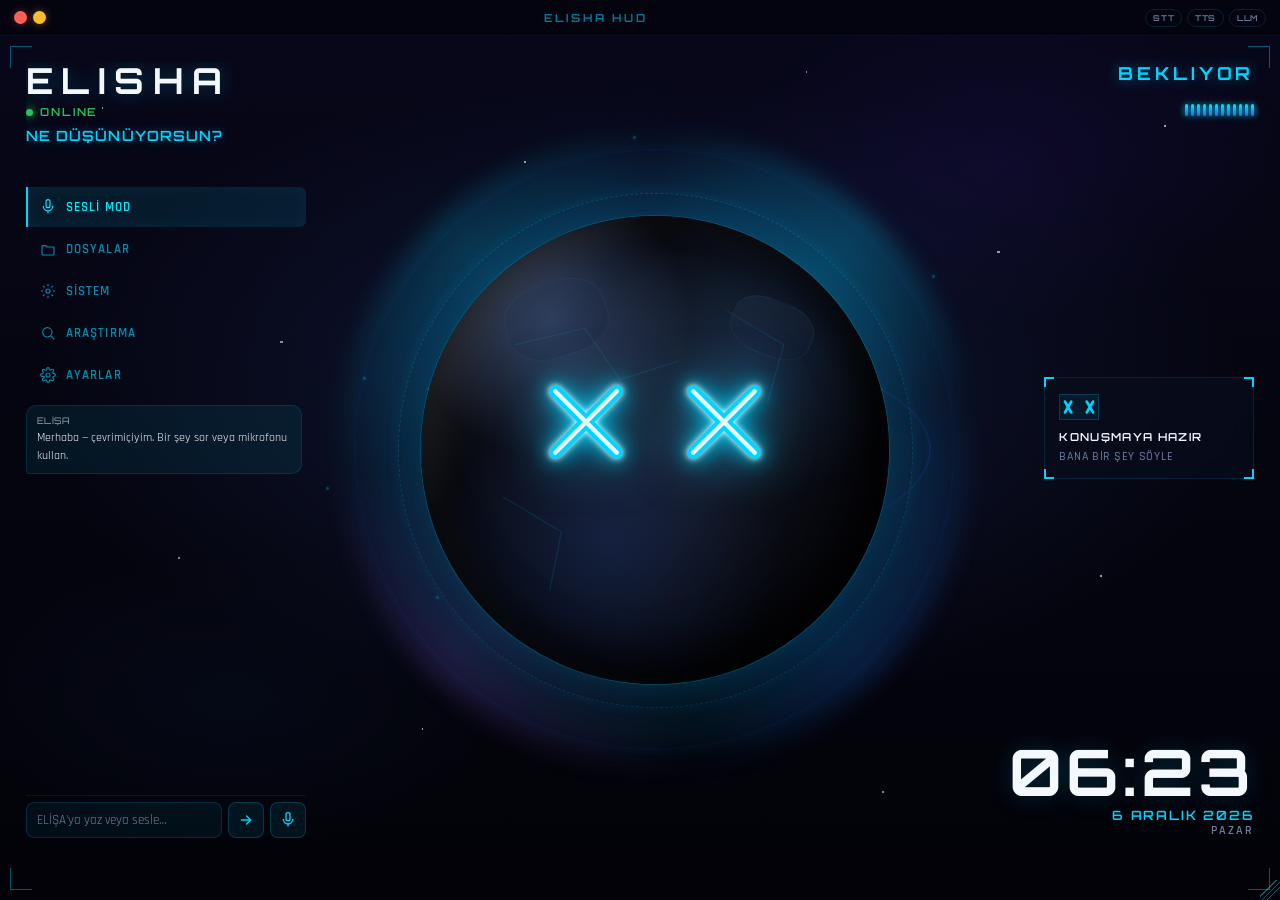
==== commit e07b51ef: "feat: ses algılama, sohbet zekası, Piper TTS ve kararlılık iyileştirmeleri Büyük güncelleme - OpenCo" ====
--- a/app/web/fullscreen.html
+++ b/app/web/fullscreen.html
@@ -3,71 +3,143 @@
 <head>
   <meta charset="UTF-8" />
   <meta name="viewport" content="width=device-width, initial-scale=1" />
-  <title>ELISHA — Fullscreen HUD</title>
+  <title>ELISHA — HUD</title>
   <link rel="preconnect" href="https://fonts.googleapis.com" />
   <link rel="preconnect" href="https://fonts.gstatic.com" crossorigin />
   <link href="https://fonts.googleapis.com/css2?family=Orbitron:wght@500;600;700&family=Rajdhani:wght@400;500;600;700&display=swap" rel="stylesheet" />
   <style>
+    /* ───────── TOKENS ───────── */
     :root {
-      --bg: #050510;
-      --bg-deep: #030308;
-      --fg: #f4f8ff;
-      --muted: oklch(0.72 0.04 230);
-      --cyan: #00d4ff;
+      --bg:       #050510;
+      --surface:  #0a0f1e;
+      --panel:    rgba(8,13,28,0.82);
+      --border:   rgba(0,212,255,0.12);
+      --fg:       #f4f8ff;
+      --muted:    #6e7ea0;
+      --cyan:     #00d4ff;
       --cyan-hot: #0ef;
-      --blue: #2563eb;
-      --green: #22c55e;
-      --purple: #a855f7;
-      --pink: #ec4899;
-      --sphere-size: min(58vh, 620px);
-      --hud-line: color-mix(in oklab, var(--cyan) 55%, transparent);
-      --panel: color-mix(in oklab, #0a1020 78%, transparent);
-      --font-display: "Orbitron", "Segoe UI", system-ui, sans-serif;
-      --font-ui: "Rajdhani", "Segoe UI", system-ui, sans-serif;
-    }
-
+      --blue:     #2563eb;
+      --green:    #22c55e;
+      --purple:   #a855f7;
+      --pink:     #ec4899;
+      --red:      #ef4444;
+      --sphere-size: min(52vh, 540px);
+      --font-d:   "Orbitron", system-ui, sans-serif;
+      --font-ui:  "Rajdhani", system-ui, sans-serif;
+      /* Eye per-state colors */
+      --eye-color: var(--cyan);
+      --eye-glow:  var(--cyan);
+      /* Audio amplitude (set by JS) */
+      --amplitude: 1;
+    }
+
+    /* ───────── RESET ───────── */
     *, *::before, *::after { box-sizing: border-box; margin: 0; padding: 0; }
 
     html, body {
       height: 100%;
-      background: var(--bg-deep);
+      background: var(--bg);
       color: var(--fg);
-      overflow: hidden;
       font-family: var(--font-ui);
       -webkit-font-smoothing: antialiased;
-      cursor: default;
-    }
-
-    button {
-      font: inherit;
-      color: inherit;
-      background: none;
+      overflow: hidden;
+      user-select: none;
+    }
+
+    button { font: inherit; color: inherit; background: none; border: none; cursor: pointer; }
+    button:focus-visible { outline: 2px solid var(--cyan); outline-offset: 3px; }
+    input, textarea { font: inherit; }
+
+    /* ───────── WINDOW CHROME ───────── */
+    .win-chrome {
+      position: fixed;
+      top: 0; left: 0; right: 0;
+      height: 36px;
+      display: flex;
+      align-items: center;
+      gap: 8px;
+      padding: 0 14px;
+      z-index: 100;
+      background: rgba(3,3,12,0.7);
+      border-bottom: 1px solid rgba(0,212,255,0.08);
+      -webkit-app-region: drag;
+    }
+
+    .win-buttons {
+      display: flex;
+      align-items: center;
+      gap: 6px;
+      -webkit-app-region: no-drag;
+      flex-shrink: 0;
+    }
+
+    .win-btn {
+      width: 13px; height: 13px;
+      border-radius: 50%;
       border: none;
       cursor: pointer;
-    }
-
-    button:focus-visible {
-      outline: 2px solid var(--cyan);
-      outline-offset: 3px;
-    }
-
-    /* ── Stage / space ── */
+      display: grid;
+      place-items: center;
+      font-size: 9px;
+      font-weight: 700;
+      line-height: 1;
+      color: transparent;
+      transition: color 0.15s;
+      -webkit-app-region: no-drag;
+    }
+    .win-btn:hover { color: rgba(0,0,0,0.7); }
+
+    .win-close    { background: #ff5f57; box-shadow: 0 0 8px rgba(255,95,87,0.4); }
+    .win-minimize { background: #ffbd2e; box-shadow: 0 0 8px rgba(255,189,46,0.4); }
+
+    .win-title {
+      font-family: var(--font-d);
+      font-size: 11px;
+      font-weight: 600;
+      letter-spacing: 0.25em;
+      color: rgba(0,212,255,0.6);
+      flex: 1;
+      text-align: center;
+      pointer-events: none;
+    }
+
+    .win-pills {
+      display: flex;
+      gap: 5px;
+      -webkit-app-region: no-drag;
+      flex-shrink: 0;
+    }
+
+    .wpill {
+      font-family: var(--font-d);
+      font-size: 8px;
+      font-weight: 600;
+      letter-spacing: 0.08em;
+      padding: 3px 7px;
+      border-radius: 999px;
+      border: 1px solid rgba(0,212,255,0.15);
+      color: var(--muted);
+      transition: color 0.2s, border-color 0.2s;
+    }
+    .wpill.ok  { color: var(--green); border-color: rgba(34,197,94,0.35); }
+    .wpill.on  { color: var(--cyan); border-color: rgba(0,212,255,0.35); }
+
+    /* ───────── HUD ROOT ───────── */
     .hud {
       position: relative;
       width: 100%;
       height: 100%;
+      padding-top: 36px;   /* clear chrome */
       overflow: hidden;
       background:
-        radial-gradient(ellipse 90% 70% at 50% 42%, oklch(0.22 0.08 260 / 0.55) 0%, transparent 55%),
-        radial-gradient(ellipse 50% 40% at 78% 18%, oklch(0.28 0.12 280 / 0.28) 0%, transparent 50%),
-        radial-gradient(ellipse 45% 35% at 18% 78%, oklch(0.2 0.1 230 / 0.22) 0%, transparent 55%),
-        radial-gradient(circle at 50% 100%, oklch(0.18 0.06 250 / 0.35) 0%, transparent 40%),
-        linear-gradient(180deg, #07071a 0%, var(--bg) 45%, #020208 100%);
-    }
-
-    .stars,
-    .stars::before,
-    .stars::after {
+        radial-gradient(ellipse 85% 65% at 50% 44%, rgba(24,38,80,0.55) 0%, transparent 55%),
+        radial-gradient(ellipse 45% 35% at 78% 18%, rgba(32,18,90,0.3) 0%, transparent 50%),
+        radial-gradient(ellipse 40% 30% at 18% 78%, rgba(12,28,60,0.22) 0%, transparent 55%),
+        linear-gradient(180deg, #07071a 0%, #050510 50%, #020208 100%);
+    }
+
+    /* ───────── STARS ───────── */
+    .stars {
       position: absolute;
       inset: 0;
       pointer-events: none;
@@ -82,152 +154,136 @@
         radial-gradient(1px 1px at 33% 81%, #fff 99%, transparent),
         radial-gradient(1.5px 1.5px at 52% 71%, #fff 99%, transparent),
         radial-gradient(1px 1px at 69% 88%, #9fdfff 99%, transparent),
-        radial-gradient(1px 1px at 86% 64%, #fff 99%, transparent),
-        radial-gradient(1px 1px at 95% 92%, #fff 99%, transparent);
-      opacity: 0.7;
-    }
-
-    .stars::before {
-      content: "";
-      transform: scale(1.15) translate(3%, -2%);
+        radial-gradient(1px 1px at 86% 64%, #fff 99%, transparent);
+      opacity: 0.6;
+      animation: star-twinkle 7s ease-in-out infinite alternate;
+      will-change: opacity;
+    }
+
+    @keyframes star-twinkle {
+      0%   { opacity: 0.45; }
+      100% { opacity: 0.72; }
+    }
+
+    /* ───────── CORNER MARKS ───────── */
+    .corner {
+      position: absolute;
+      width: 22px; height: 22px;
+      pointer-events: none;
+      z-index: 3;
+      opacity: 0.4;
+    }
+    .corner-tl { top: 46px; left: 10px; border-top: 1px solid var(--cyan); border-left: 1px solid var(--cyan); }
+    .corner-tr { top: 46px; right: 10px; border-top: 1px solid var(--cyan); border-right: 1px solid var(--cyan); }
+    .corner-bl { bottom: 10px; left: 10px; border-bottom: 1px solid var(--cyan); border-left: 1px solid var(--cyan); }
+    .corner-br { bottom: 10px; right: 10px; border-bottom: 1px solid var(--cyan); border-right: 1px solid var(--cyan); }
+
+    /* ───────── RESIZE GRIP ───────── */
+    .resize-grip {
+      position: fixed;
+      bottom: 0; right: 0;
+      width: 20px; height: 20px;
+      cursor: se-resize;
+      z-index: 200;
       opacity: 0.45;
-      animation: twinkle 6s ease-in-out infinite;
-    }
-
-    .stars::after {
-      content: "";
-      transform: scale(0.92) translate(-4%, 5%);
-      opacity: 0.35;
-      animation: twinkle 9s ease-in-out infinite reverse;
-    }
-
-    @keyframes twinkle {
-      0%, 100% { opacity: 0.3; }
-      50% { opacity: 0.65; }
-    }
-
-    .debris {
-      position: absolute;
-      border-radius: 40% 60% 55% 45%;
-      background: linear-gradient(135deg, #2a3348, #0d111a);
-      box-shadow: inset 1px 1px 0 oklch(1 0 0 / 0.12), 0 0 12px oklch(0.5 0.08 230 / 0.25);
-      pointer-events: none;
-      opacity: 0.55;
-      animation: drift 22s linear infinite;
-    }
-
-    .debris-1 { width: 18px; height: 14px; top: 18%; left: 62%; animation-duration: 28s; }
-    .debris-2 { width: 11px; height: 9px; top: 72%; left: 28%; animation-duration: 34s; animation-delay: -8s; }
-    .debris-3 { width: 8px; height: 7px; top: 34%; left: 78%; animation-duration: 40s; animation-delay: -14s; opacity: 0.4; }
-    .debris-4 { width: 14px; height: 10px; top: 58%; left: 16%; animation-duration: 31s; animation-delay: -4s; }
-
-    @keyframes drift {
-      0% { transform: translate(0, 0) rotate(0deg); }
-      50% { transform: translate(18px, -24px) rotate(40deg); }
-      100% { transform: translate(0, 0) rotate(0deg); }
-    }
-
-    /* ── Layout grid ── */
+      background:
+        linear-gradient(135deg, transparent 40%, var(--cyan) 40%, var(--cyan) 43%, transparent 43%),
+        linear-gradient(135deg, transparent 53%, var(--cyan) 53%, var(--cyan) 56%, transparent 56%),
+        linear-gradient(135deg, transparent 66%, var(--cyan) 66%, var(--cyan) 69%, transparent 69%);
+      transition: opacity 0.2s;
+    }
+    .resize-grip:hover { opacity: 0.9; }
+
+    /* ───────── LAYOUT FRAME ───────── */
     .frame {
       position: relative;
       z-index: 2;
       display: grid;
-      grid-template-columns: minmax(220px, 280px) 1fr minmax(200px, 260px);
-      grid-template-rows: auto 1fr auto;
-      width: 100%;
-      height: 100%;
-      padding: clamp(20px, 3vw, 40px);
-      gap: clamp(12px, 2vw, 28px);
-    }
-
-    /* ── Top-left brand ── */
-    .brand {
-      grid-column: 1;
-      grid-row: 1;
-      align-self: start;
+      grid-template-columns: clamp(200px,22vw,280px) 1fr clamp(180px,20vw,250px);
+      grid-template-rows: 1fr;
+      height: calc(100% - 36px);   /* minus chrome */
+      padding: clamp(14px,2vw,28px);
+      gap: clamp(10px,1.5vw,20px);
+      contain: layout;
+    }
+
+    /* ───────── LEFT COLUMN ───────── */
+    .left-col {
       display: flex;
       flex-direction: column;
       gap: 10px;
-      max-width: 280px;
+      min-height: 0;
+      overflow: hidden;
+    }
+
+    /* Brand header */
+    .brand {
+      flex-shrink: 0;
     }
 
     .brand-name {
-      font-family: var(--font-display);
-      font-size: clamp(28px, 3.2vw, 44px);
+      font-family: var(--font-d);
+      font-size: clamp(24px,2.8vw,40px);
       font-weight: 700;
-      letter-spacing: 0.22em;
+      letter-spacing: 0.24em;
       line-height: 1.05;
-      color: var(--fg);
-      text-shadow: 0 0 24px color-mix(in oklab, var(--cyan) 35%, transparent);
-      padding-right: 0.22em;
+      text-shadow: 0 0 20px rgba(0,212,255,0.3);
     }
 
     .online {
-      display: inline-flex;
+      display: flex;
       align-items: center;
-      gap: 8px;
-      font-family: var(--font-display);
+      gap: 7px;
+      font-family: var(--font-d);
       font-size: 11px;
       font-weight: 600;
       letter-spacing: 0.18em;
       color: var(--green);
       text-transform: uppercase;
+      margin-top: 6px;
     }
 
     .online-dot {
-      width: 8px;
-      height: 8px;
+      width: 7px; height: 7px;
       border-radius: 50%;
       background: var(--green);
-      box-shadow: 0 0 10px var(--green), 0 0 20px color-mix(in oklab, var(--green) 50%, transparent);
-      animation: pulse-dot 1.8s ease-in-out infinite;
-    }
-
-    @keyframes pulse-dot {
-      0%, 100% { opacity: 1; transform: scale(1); }
-      50% { opacity: 0.7; transform: scale(0.85); }
-    }
-
-    .diamonds {
-      display: inline-flex;
-      gap: 4px;
-      margin-left: 2px;
-    }
-
-    .diamond {
-      width: 5px;
-      height: 5px;
-      background: var(--cyan);
-      transform: rotate(45deg);
-      opacity: 0.85;
-      box-shadow: 0 0 6px var(--cyan);
+      box-shadow: 0 0 8px var(--green), 0 0 16px rgba(34,197,94,0.4);
+      animation: dot-pulse 2s ease-in-out infinite;
+    }
+
+    @keyframes dot-pulse {
+      0%,100% { opacity: 1; transform: scale(1); }
+      50%      { opacity: 0.7; transform: scale(0.85); }
     }
 
     .prompt {
-      font-family: var(--font-display);
-      font-size: clamp(13px, 1.15vw, 16px);
+      font-family: var(--font-d);
+      font-size: clamp(12px,1.1vw,15px);
       font-weight: 600;
       letter-spacing: 0.08em;
       color: var(--cyan);
       text-transform: uppercase;
-      text-shadow: 0 0 12px color-mix(in oklab, var(--cyan) 45%, transparent);
+      text-shadow: 0 0 10px rgba(0,212,255,0.4);
+      margin-top: 8px;
       min-height: 1.4em;
-      transition: opacity 0.35s ease;
-    }
-
+      transition: color 0.4s;
+    }
+
+    /* Listening wave indicator */
     .wave-left {
       display: flex;
       align-items: flex-end;
       gap: 3px;
-      height: 28px;
-      margin-top: 2px;
+      height: 24px;
+      margin-top: 6px;
       opacity: 0;
       transform: translateY(4px);
-      transition: opacity 0.35s ease, transform 0.35s ease;
+      transition: opacity 0.3s, transform 0.3s;
       pointer-events: none;
     }
 
-    .hud[data-state="listening"] .wave-left {
+    .hud[data-state="listening"] .wave-left,
+    .hud[data-state="user-speaking"] .wave-left {
       opacity: 1;
       transform: translateY(0);
     }
@@ -237,122 +293,288 @@
       width: 3px;
       border-radius: 2px;
       background: linear-gradient(180deg, var(--cyan-hot), var(--blue));
-      box-shadow: 0 0 8px var(--cyan);
+      box-shadow: 0 0 6px var(--cyan);
       animation: bar-bounce 0.9s ease-in-out infinite;
       height: 30%;
     }
-
-    .wave-left span:nth-child(1) { animation-delay: 0s; height: 40%; }
-    .wave-left span:nth-child(2) { animation-delay: 0.08s; height: 70%; }
-    .wave-left span:nth-child(3) { animation-delay: 0.16s; height: 100%; }
-    .wave-left span:nth-child(4) { animation-delay: 0.24s; height: 55%; }
-    .wave-left span:nth-child(5) { animation-delay: 0.12s; height: 85%; }
-    .wave-left span:nth-child(6) { animation-delay: 0.2s; height: 45%; }
-    .wave-left span:nth-child(7) { animation-delay: 0.04s; height: 65%; }
-    .wave-left span:nth-child(8) { animation-delay: 0.28s; height: 90%; }
-    .wave-left span:nth-child(9) { animation-delay: 0.1s; height: 50%; }
-    .wave-left span:nth-child(10) { animation-delay: 0.18s; height: 75%; }
-    .wave-left span:nth-child(11) { animation-delay: 0.06s; height: 35%; }
-    .wave-left span:nth-child(12) { animation-delay: 0.22s; height: 60%; }
+    .wave-left span:nth-child(1)  { animation-delay:  0.00s; height: 40%; }
+    .wave-left span:nth-child(2)  { animation-delay:  0.08s; height: 70%; }
+    .wave-left span:nth-child(3)  { animation-delay:  0.16s; height:100%; }
+    .wave-left span:nth-child(4)  { animation-delay:  0.24s; height: 55%; }
+    .wave-left span:nth-child(5)  { animation-delay:  0.12s; height: 85%; }
+    .wave-left span:nth-child(6)  { animation-delay:  0.20s; height: 45%; }
+    .wave-left span:nth-child(7)  { animation-delay:  0.04s; height: 65%; }
+    .wave-left span:nth-child(8)  { animation-delay:  0.28s; height: 90%; }
+    .wave-left span:nth-child(9)  { animation-delay:  0.10s; height: 50%; }
+    .wave-left span:nth-child(10) { animation-delay:  0.18s; height: 75%; }
 
     @keyframes bar-bounce {
-      0%, 100% { transform: scaleY(0.35); opacity: 0.65; }
-      50% { transform: scaleY(1); opacity: 1; }
-    }
-
-    /* ── Left nav ── */
-    .nav {
-      grid-column: 1;
-      grid-row: 2;
-      align-self: center;
+      0%,100% { transform: scaleY(0.3); opacity: 0.6; }
+      50%      { transform: scaleY(1);   opacity: 1;   }
+    }
+
+    /* ───────── SIDENAV ───────── */
+    .sidenav {
       display: flex;
       flex-direction: column;
-      gap: 4px;
-      padding: 8px 0;
+      gap: 2px;
+      flex-shrink: 0;
     }
 
     .nav-item {
       display: flex;
       align-items: center;
-      gap: 12px;
-      min-height: 44px;
-      padding: 10px 14px 10px 12px;
-      text-align: left;
-      color: color-mix(in oklab, var(--cyan) 78%, white);
-      font-size: 14px;
+      gap: 10px;
+      min-height: 40px;
+      padding: 8px 12px;
+      font-size: 13px;
       font-weight: 600;
-      letter-spacing: 0.1em;
+      letter-spacing: 0.09em;
       text-transform: uppercase;
+      color: rgba(0,212,255,0.65);
       border-left: 2px solid transparent;
       border-radius: 0 6px 6px 0;
-      transition:
-        background 0.2s ease,
-        border-color 0.2s ease,
-        color 0.2s ease,
-        box-shadow 0.2s ease;
+      transition: background 0.18s, border-color 0.18s, color 0.18s;
+      text-align: left;
     }
 
     .nav-item:hover {
-      background: color-mix(in oklab, var(--cyan) 10%, transparent);
+      background: rgba(0,212,255,0.08);
       color: var(--fg);
-      border-left-color: color-mix(in oklab, var(--cyan) 45%, transparent);
-    }
-
-    .nav-item:focus-visible {
-      outline: 2px solid var(--cyan);
-      outline-offset: 2px;
+      border-left-color: rgba(0,212,255,0.35);
     }
 
     .nav-item.is-active {
+      background: rgba(0,212,255,0.1);
       border-left-color: var(--cyan);
-      background: color-mix(in oklab, var(--cyan) 12%, transparent);
       color: var(--cyan-hot);
-      box-shadow: inset 0 0 20px color-mix(in oklab, var(--cyan) 8%, transparent);
-      text-shadow: 0 0 10px color-mix(in oklab, var(--cyan) 40%, transparent);
+      box-shadow: inset 0 0 16px rgba(0,212,255,0.06);
     }
 
     .nav-icon {
-      width: 18px;
-      height: 18px;
+      width: 16px; height: 16px;
       flex-shrink: 0;
-      opacity: 0.9;
-    }
-
+    }
     .nav-icon svg {
-      width: 100%;
+      width: 100%; height: 100%;
+      fill: none; stroke: currentColor;
+      stroke-width: 1.7; stroke-linecap: round; stroke-linejoin: round;
+    }
+
+    /* ───────── CONTENT PANELS ───────── */
+    .panels {
+      flex: 1;
+      min-height: 0;
+      position: relative;
+    }
+
+    .cpanel {
+      display: none;
+      flex-direction: column;
+      gap: 8px;
       height: 100%;
-      fill: none;
-      stroke: currentColor;
-      stroke-width: 1.6;
-      stroke-linecap: round;
-      stroke-linejoin: round;
-    }
-
-    /* ── Center sphere stage ── */
-    .stage {
-      grid-column: 2;
-      grid-row: 1 / 4;
+      overflow-y: auto;
+    }
+    .cpanel::-webkit-scrollbar { width: 3px; }
+    .cpanel::-webkit-scrollbar-thumb { background: rgba(0,212,255,0.3); border-radius: 3px; }
+
+    .cpanel.is-active { display: flex; }
+
+    /* Voice panel: mini chat log */
+    .mini-chat {
+      flex: 1;
+      min-height: 0;
+      overflow-y: auto;
+      display: flex;
+      flex-direction: column;
+      gap: 6px;
+      padding-right: 4px;
+    }
+    .mini-chat::-webkit-scrollbar { width: 3px; }
+    .mini-chat::-webkit-scrollbar-thumb { background: rgba(0,212,255,0.25); border-radius: 3px; }
+
+    .msg {
+      max-width: 100%;
+      font-size: 12px;
+      line-height: 1.5;
+      padding: 8px 10px;
+      animation: msg-in 0.3s ease both;
+    }
+    @keyframes msg-in {
+      from { opacity:0; transform: translateY(6px); }
+      to   { opacity:1; transform: translateY(0); }
+    }
+
+    .msg.user {
+      align-self: flex-end;
+      background: linear-gradient(135deg, #7c3aed, #a78bfa);
+      border-radius: 10px 10px 3px 10px;
+      color: #fff;
+      font-weight: 500;
+    }
+    .msg.bot {
+      align-self: flex-start;
+      background: rgba(0,212,255,0.08);
+      border: 1px solid rgba(0,212,255,0.12);
+      border-radius: 10px 10px 10px 3px;
+      color: var(--fg);
+    }
+    .msg .meta {
+      display: block;
+      font-size: 9px;
+      letter-spacing: 0.06em;
+      text-transform: uppercase;
+      margin-bottom: 2px;
+      opacity: 0.65;
+      font-family: var(--font-d);
+    }
+    .msg.sys {
+      align-self: center;
+      font-size: 10px;
+      color: var(--muted);
+      font-style: italic;
+      background: none; border: none; padding: 2px;
+    }
+
+    /* Voice input bar */
+    .voice-input {
+      flex-shrink: 0;
+      display: flex;
+      gap: 6px;
+      padding-top: 6px;
+      border-top: 1px solid rgba(0,212,255,0.1);
+    }
+
+    .text-in {
+      flex: 1;
+      height: 36px;
+      padding: 0 10px;
+      background: rgba(0,212,255,0.06);
+      border: 1px solid rgba(0,212,255,0.15);
+      border-radius: 8px;
+      color: var(--fg);
+      font-size: 13px;
+      outline: none;
+      transition: border-color 0.2s, background 0.2s;
+    }
+    .text-in::placeholder { color: var(--muted); }
+    .text-in:focus { border-color: rgba(0,212,255,0.45); background: rgba(0,212,255,0.1); }
+
+    .ic-btn {
+      width: 36px; height: 36px;
+      border-radius: 8px;
+      border: 1px solid rgba(0,212,255,0.2);
+      background: rgba(0,212,255,0.08);
+      color: var(--cyan);
+      font-size: 14px;
+      display: grid;
+      place-items: center;
+      transition: background 0.18s, border-color 0.18s, box-shadow 0.18s;
+      flex-shrink: 0;
+    }
+    .ic-btn:hover  { background: rgba(0,212,255,0.18); border-color: rgba(0,212,255,0.4); }
+    .ic-btn.active { background: linear-gradient(135deg,#ff2e97,#ec4899); border-color: transparent; color:#fff; box-shadow: 0 0 14px rgba(255,46,151,0.5); }
+    .ic-btn svg { width:16px; height:16px; fill:none; stroke:currentColor; stroke-width:2; stroke-linecap:round; }
+
+    /* Files panel */
+    .file-btns { display: flex; gap: 6px; flex-wrap: wrap; flex-shrink: 0; }
+    .file-btn {
+      padding: 6px 12px;
+      border: 1px solid rgba(0,212,255,0.2);
+      border-radius: 6px;
+      font-size: 12px;
+      font-weight: 600;
+      letter-spacing: 0.06em;
+      color: var(--cyan);
+      text-transform: uppercase;
+      transition: background 0.15s;
+    }
+    .file-btn:hover { background: rgba(0,212,255,0.12); }
+
+    .file-list { font-size: 12px; color: var(--muted); line-height: 2; }
+    .file-list .fitem {
+      display: flex; gap: 8px; align-items: center;
+      padding: 4px 6px;
+      border-radius: 4px;
+      cursor: pointer;
+      transition: background 0.15s;
+    }
+    .file-list .fitem:hover { background: rgba(0,212,255,0.08); color: var(--fg); }
+
+    /* Search panel */
+    .search-bar {
+      display: flex;
+      gap: 6px;
+      flex-shrink: 0;
+    }
+    .search-bar input {
+      flex: 1;
+      height: 34px;
+      padding: 0 10px;
+      background: rgba(0,212,255,0.06);
+      border: 1px solid rgba(0,212,255,0.15);
+      border-radius: 6px;
+      color: var(--fg);
+      font-size: 12px;
+      outline: none;
+    }
+    .search-bar input:focus { border-color: rgba(0,212,255,0.4); }
+    .search-btn { padding: 0 12px; height: 34px; border-radius: 6px; background: rgba(0,212,255,0.15); border: 1px solid rgba(0,212,255,0.3); color: var(--cyan); font-size: 12px; font-weight: 600; }
+
+    .search-result { font-size: 12px; color: var(--muted); line-height: 1.8; padding: 4px 0; border-bottom: 1px solid rgba(0,212,255,0.07); }
+
+    /* Settings panel */
+    .setting-row {
+      display: flex;
+      align-items: center;
+      justify-content: space-between;
+      padding: 8px 0;
+      border-bottom: 1px solid rgba(0,212,255,0.07);
+    }
+    .setting-label { font-size: 12px; font-weight: 600; letter-spacing: 0.06em; text-transform: uppercase; color: var(--muted); }
+    .toggle-sw {
+      width: 34px; height: 18px;
+      border-radius: 999px;
+      background: rgba(0,212,255,0.1);
+      border: 1px solid rgba(0,212,255,0.2);
+      position: relative;
+      cursor: pointer;
+      transition: background 0.2s;
+    }
+    .toggle-sw::after {
+      content: "";
+      position: absolute;
+      top: 2px; left: 2px;
+      width: 12px; height: 12px;
+      border-radius: 50%;
+      background: var(--muted);
+      transition: transform 0.2s, background 0.2s;
+    }
+    .toggle-sw.on { background: rgba(0,212,255,0.25); border-color: rgba(0,212,255,0.5); }
+    .toggle-sw.on::after { transform: translateX(16px); background: var(--cyan); }
+
+    /* System panel */
+    .sys-row { display: flex; justify-content: space-between; padding: 6px 0; border-bottom: 1px solid rgba(0,212,255,0.07); font-size: 12px; }
+    .sys-key { color: var(--muted); font-weight: 600; text-transform: uppercase; letter-spacing: 0.06em; }
+    .sys-val { color: var(--fg); }
+
+    /* ───────── CENTER: SPHERE STAGE ───────── */
+    .sphere-stage {
       position: relative;
       display: grid;
       place-items: center;
       min-height: 0;
-      pointer-events: none;
-    }
-
-    .stage-hit {
+      contain: layout paint;
+    }
+
+    .sphere-hit {
       position: absolute;
-      inset: 18% 22%;
+      inset: 20% 20%;
       border-radius: 50%;
-      pointer-events: auto;
-      cursor: pointer;
-      z-index: 5;
+      z-index: 10;
       background: transparent;
     }
-
-    .stage-hit:focus-visible {
-      outline: 2px solid var(--cyan);
-      outline-offset: 8px;
-    }
+    .sphere-hit:focus-visible { outline: 2px solid var(--cyan); outline-offset: 8px; }
 
     .sphere-wrap {
       position: relative;
@@ -360,416 +582,471 @@
       height: var(--sphere-size);
       display: grid;
       place-items: center;
-      transition: transform 0.85s cubic-bezier(0.22, 1, 0.36, 1);
       animation: float-idle 5.5s ease-in-out infinite;
-    }
-
-    .hud[data-state="speaking"] .sphere-wrap {
-      transform: rotate(-18deg) translate(12px, 8px) scale(0.98);
-      animation: float-speak 3.2s ease-in-out infinite;
+      will-change: transform;
     }
 
     @keyframes float-idle {
-      0%, 100% { transform: translateY(0); }
-      50% { transform: translateY(-14px); }
+      0%,100% { transform: translateY(0); }
+      50%      { transform: translateY(-12px); }
+    }
+
+    .hud[data-state="speaking"] .sphere-wrap,
+    .hud[data-state="elisha-speaking"] .sphere-wrap {
+      animation: float-speak 3s ease-in-out infinite;
     }
 
     @keyframes float-speak {
-      0%, 100% { transform: rotate(-18deg) translate(12px, 8px) scale(0.98); }
-      50% { transform: rotate(-14deg) translate(8px, -4px) scale(1); }
-    }
-
-    /* Energy aura */
+      0%,100% { transform: rotate(-14deg) translate(10px,6px) scale(0.99); }
+      50%      { transform: rotate(-10deg) translate(6px,-4px) scale(1.01); }
+    }
+
+    /* Aura */
     .aura {
       position: absolute;
       inset: -18%;
       border-radius: 50%;
+      background:
+        radial-gradient(circle, transparent 42%, rgba(0,212,255,0.15) 57%, transparent 72%),
+        conic-gradient(from 0deg,
+          transparent 0%, rgba(0,212,255,0.3) 12%, transparent 22%,
+          rgba(37,99,235,0.25) 38%, transparent 48%,
+          rgba(168,85,247,0.22) 62%, transparent 74%,
+          rgba(0,212,255,0.2) 88%, transparent 100%);
+      filter: blur(10px);
+      opacity: 0.7;
+      animation: aura-spin 16s linear infinite;
+      will-change: transform;
       pointer-events: none;
-      background:
-        radial-gradient(circle at 50% 50%, transparent 42%, color-mix(in oklab, var(--cyan) 18%, transparent) 58%, transparent 72%),
-        conic-gradient(from 0deg, transparent 0%, color-mix(in oklab, var(--cyan) 35%, transparent) 12%, transparent 22%, color-mix(in oklab, var(--blue) 30%, transparent) 38%, transparent 48%, color-mix(in oklab, var(--purple) 28%, transparent) 62%, transparent 74%, color-mix(in oklab, var(--cyan) 25%, transparent) 88%, transparent 100%);
-      filter: blur(10px);
-      opacity: 0.75;
-      animation: aura-spin 14s linear infinite;
       mix-blend-mode: screen;
     }
 
-    .hud[data-state="speaking"] .aura {
+    .hud[data-state="speaking"]       .aura,
+    .hud[data-state="elisha-speaking"].aura {
       inset: -24%;
       opacity: 1;
-      filter: blur(12px) saturate(1.35);
+      filter: blur(12px) saturate(1.4);
       background:
-        radial-gradient(circle at 50% 50%, transparent 38%, color-mix(in oklab, var(--pink) 22%, transparent) 55%, transparent 70%),
-        conic-gradient(from 40deg, transparent 0%, color-mix(in oklab, var(--pink) 45%, transparent) 10%, transparent 20%, color-mix(in oklab, var(--purple) 40%, transparent) 35%, transparent 45%, color-mix(in oklab, var(--cyan) 35%, transparent) 60%, transparent 72%, color-mix(in oklab, var(--pink) 30%, transparent) 85%, transparent 100%);
-      animation-duration: 7s;
-    }
-
-    @keyframes aura-spin {
-      to { transform: rotate(360deg); }
-    }
-
+        radial-gradient(circle, transparent 38%, rgba(236,72,153,0.2) 54%, transparent 70%),
+        conic-gradient(from 40deg,
+          transparent 0%, rgba(236,72,153,0.42) 10%, transparent 20%,
+          rgba(168,85,247,0.38) 35%, transparent 45%,
+          rgba(0,212,255,0.3) 60%, transparent 72%,
+          rgba(236,72,153,0.28) 85%, transparent 100%);
+      animation-duration: 8s;
+    }
+
+    @keyframes aura-spin { to { transform: rotate(360deg); } }
+
+    /* Rings */
     .ring {
       position: absolute;
       border-radius: 50%;
-      border: 1px solid color-mix(in oklab, var(--cyan) 28%, transparent);
+      border: 1px solid rgba(0,212,255,0.22);
       pointer-events: none;
-      box-shadow: 0 0 20px color-mix(in oklab, var(--cyan) 12%, transparent);
-    }
-
-    .ring-a {
-      inset: -6%;
-      border-style: dashed;
-      animation: spin 22s linear infinite;
-    }
-
-    .ring-b {
-      inset: -14%;
-      border-color: color-mix(in oklab, var(--blue) 30%, transparent);
-      border-style: dotted;
-      animation: spin-rev 32s linear infinite;
-      opacity: 0.7;
-    }
-
-    .ring-c {
-      inset: -22%;
-      width: auto;
-      height: auto;
-      border-color: color-mix(in oklab, var(--purple) 22%, transparent);
-      clip-path: polygon(0 18%, 100% 0, 100% 82%, 0 100%);
-      animation: spin 40s linear infinite;
-      opacity: 0.55;
-    }
-
-    .hud[data-state="speaking"] .ring {
-      border-color: color-mix(in oklab, var(--pink) 40%, var(--cyan));
-      box-shadow: 0 0 28px color-mix(in oklab, var(--pink) 25%, transparent);
-    }
-
-    .hud[data-state="speaking"] .ring-a { animation-duration: 10s; }
-    .hud[data-state="speaking"] .ring-b { animation-duration: 14s; }
-    .hud[data-state="speaking"] .ring-c { animation-duration: 18s; }
-
-    @keyframes spin { to { transform: rotate(360deg); } }
+      box-shadow: 0 0 16px rgba(0,212,255,0.08);
+      will-change: transform;
+    }
+    .ring-a { inset: -5%;  border-style: dashed;  animation: spin 22s linear infinite; }
+    .ring-b { inset: -14%; border-style: dotted; border-color: rgba(37,99,235,0.25); animation: spin-rev 32s linear infinite; opacity: 0.65; }
+
+    .hud[data-state="thinking"] .ring-a { animation-duration: 8s; border-color: rgba(168,85,247,0.4); }
+    .hud[data-state="tool"]     .ring-a { animation-duration: 5s; border-color: rgba(34,197,94,0.5); }
+
+    @keyframes spin     { to { transform: rotate(360deg); } }
     @keyframes spin-rev { to { transform: rotate(-360deg); } }
 
+    /* Swirl */
     .swirl {
       position: absolute;
-      width: 118%;
-      height: 48%;
-      left: -9%;
-      top: 26%;
+      width: 118%; height: 46%;
+      left: -9%; top: 27%;
       border-radius: 50%;
       border: 2px solid transparent;
-      border-top-color: color-mix(in oklab, var(--cyan) 55%, transparent);
-      border-right-color: color-mix(in oklab, var(--blue) 35%, transparent);
-      filter: blur(0.5px);
-      opacity: 0.55;
-      animation: swirl 8s linear infinite;
+      border-top-color: rgba(0,212,255,0.5);
+      border-right-color: rgba(37,99,235,0.3);
+      filter: blur(0.4px);
+      opacity: 0.5;
+      animation: swirl-spin 9s linear infinite;
       pointer-events: none;
-      box-shadow: 0 0 30px color-mix(in oklab, var(--cyan) 20%, transparent);
-    }
-
-    .swirl-2 {
-      top: 38%;
-      width: 108%;
-      left: -4%;
-      border-top-color: color-mix(in oklab, var(--purple) 40%, transparent);
-      border-left-color: color-mix(in oklab, var(--cyan) 30%, transparent);
-      animation-direction: reverse;
-      animation-duration: 11s;
-      opacity: 0.4;
-    }
-
-    .hud[data-state="speaking"] .swirl {
-      opacity: 0.9;
-      border-top-color: color-mix(in oklab, var(--pink) 70%, transparent);
-      border-right-color: color-mix(in oklab, var(--purple) 55%, transparent);
-      box-shadow: 0 0 40px color-mix(in oklab, var(--pink) 35%, transparent);
-      animation-duration: 4.5s;
-      filter: blur(0.2px) saturate(1.4);
-    }
-
-    .hud[data-state="speaking"] .swirl-2 {
-      opacity: 0.75;
-      animation-duration: 6s;
-    }
-
-    @keyframes swirl {
-      to { transform: rotate(360deg) scaleX(1.05); }
-    }
-
-    /* Particles */
+      will-change: transform;
+    }
+    @keyframes swirl-spin { to { transform: rotate(360deg) scaleX(1.04); } }
+
+    /* Particles (6 only, CSS transform - GPU) */
     .particles {
       position: absolute;
-      inset: -30%;
+      inset: -28%;
       pointer-events: none;
-      opacity: 0.35;
-      transition: opacity 0.5s ease;
-    }
-
-    .hud[data-state="speaking"] .particles { opacity: 0.9; }
-
-    .particle {
+      opacity: 0.3;
+      transition: opacity 0.5s;
+    }
+    .hud[data-state="speaking"]       .particles,
+    .hud[data-state="elisha-speaking"].particles { opacity: 0.85; }
+    .hud[data-state="thinking"]        .particles { opacity: 0.7; }
+
+    .pt {
       position: absolute;
-      width: 3px;
-      height: 3px;
+      width: 3px; height: 3px;
       border-radius: 50%;
       background: var(--cyan);
-      box-shadow: 0 0 8px var(--cyan);
-      animation: particle-float 4s ease-in-out infinite;
-    }
-
-    .hud[data-state="speaking"] .particle {
-      background: var(--pink);
-      box-shadow: 0 0 10px var(--pink);
-    }
-
-    .particle:nth-child(1) { left: 12%; top: 40%; animation-delay: 0s; }
-    .particle:nth-child(2) { left: 88%; top: 28%; animation-delay: -0.6s; }
-    .particle:nth-child(3) { left: 70%; top: 78%; animation-delay: -1.2s; }
-    .particle:nth-child(4) { left: 22%; top: 72%; animation-delay: -1.8s; }
-    .particle:nth-child(5) { left: 48%; top: 8%; animation-delay: -0.3s; }
-    .particle:nth-child(6) { left: 58%; top: 90%; animation-delay: -2.1s; }
-    .particle:nth-child(7) { left: 5%; top: 55%; animation-delay: -1.5s; }
-    .particle:nth-child(8) { left: 92%; top: 60%; animation-delay: -0.9s; }
-
-    @keyframes particle-float {
-      0%, 100% { transform: translate(0, 0) scale(1); opacity: 0.4; }
-      50% { transform: translate(10px, -18px) scale(1.4); opacity: 1; }
-    }
-
-    /* Sphere body */
+      box-shadow: 0 0 6px var(--cyan);
+      animation: pt-float 4s ease-in-out infinite;
+      will-change: transform, opacity;
+    }
+    .hud[data-state="speaking"]       .pt,
+    .hud[data-state="elisha-speaking"].pt { background: var(--pink); box-shadow: 0 0 8px var(--pink); }
+    .hud[data-state="thinking"]        .pt { background: var(--purple); box-shadow: 0 0 8px var(--purple); animation-duration: 2.5s; }
+    .hud[data-state="error"]           .pt { background: var(--red); }
+
+    .pt:nth-child(1) { left:10%; top:40%; animation-delay: 0s; }
+    .pt:nth-child(2) { left:88%; top:26%; animation-delay: -0.5s; }
+    .pt:nth-child(3) { left:68%; top:76%; animation-delay: -1.1s; }
+    .pt:nth-child(4) { left:20%; top:70%; animation-delay: -1.7s; }
+    .pt:nth-child(5) { left:47%; top: 7%; animation-delay: -0.3s; }
+    .pt:nth-child(6) { left: 5%; top:55%; animation-delay: -2.0s; }
+
+    @keyframes pt-float {
+      0%,100% { transform: translate(0,0) scale(1);   opacity: 0.4; }
+      50%      { transform: translate(9px,-16px) scale(1.4); opacity: 1; }
+    }
+
+    /* ───────── SPHERE BODY ───────── */
     .sphere {
       position: relative;
-      width: 100%;
-      height: 100%;
+      width: 100%; height: 100%;
       border-radius: 50%;
       background:
-        radial-gradient(circle at 28% 22%, oklch(0.55 0.04 230 / 0.55) 0%, transparent 28%),
-        radial-gradient(circle at 72% 30%, oklch(0.42 0.08 220 / 0.35) 0%, transparent 32%),
-        radial-gradient(circle at 40% 70%, oklch(0.28 0.06 250 / 0.4) 0%, transparent 40%),
-        radial-gradient(circle at 65% 78%, oklch(0.22 0.05 280 / 0.35) 0%, transparent 35%),
+        radial-gradient(circle at 28% 22%, rgba(85,120,180,0.5) 0%, transparent 28%),
+        radial-gradient(circle at 70% 30%, rgba(50,100,160,0.3) 0%, transparent 32%),
+        radial-gradient(circle at 40% 70%, rgba(30,60,130,0.35) 0%, transparent 40%),
         radial-gradient(circle at 50% 48%, #1a1e2a 0%, #0c0e16 42%, #05060c 72%, #020205 100%);
       box-shadow:
-        inset 0 0 60px oklch(0 0 0 / 0.85),
-        inset 18px 12px 40px oklch(1 0 0 / 0.08),
-        inset -20px -28px 50px oklch(0 0 0 / 0.65),
-        0 0 0 1px color-mix(in oklab, var(--cyan) 22%, transparent),
-        0 0 40px color-mix(in oklab, var(--cyan) 25%, transparent),
-        0 0 100px color-mix(in oklab, var(--blue) 18%, transparent),
-        0 30px 60px oklch(0 0 0 / 0.65);
+        inset 0 0 50px rgba(0,0,0,0.85),
+        inset 16px 10px 35px rgba(255,255,255,0.07),
+        inset -18px -24px 45px rgba(0,0,0,0.6),
+        0 0 0 1px rgba(0,212,255,0.18),
+        0 0 36px rgba(0,212,255,0.22),
+        0 0 80px rgba(37,99,235,0.14),
+        0 24px 50px rgba(0,0,0,0.55);
       overflow: hidden;
       isolation: isolate;
+      transition: box-shadow 0.5s;
     }
 
     .sphere::before {
       content: "";
-      position: absolute;
-      inset: 0;
+      position: absolute; inset: 0;
       border-radius: 50%;
-      background:
-        linear-gradient(125deg, oklch(1 0 0 / 0.18) 0%, transparent 28%, transparent 60%, oklch(0 0 0 / 0.45) 100%),
-        repeating-linear-gradient(
-          118deg,
-          transparent 0 18px,
-          oklch(0.7 0.04 230 / 0.04) 18px 19px
-        );
+      background: linear-gradient(125deg, rgba(255,255,255,0.15) 0%, transparent 28%, transparent 60%, rgba(0,0,0,0.4) 100%);
       pointer-events: none;
       z-index: 1;
     }
 
-    .sphere::after {
-      content: "";
-      position: absolute;
-      inset: 8%;
-      border-radius: 50%;
-      background: radial-gradient(circle at 45% 40%, oklch(0.45 0.1 220 / 0.2), transparent 62%);
-      filter: blur(16px);
+    .hud[data-state="speaking"]       .sphere,
+    .hud[data-state="elisha-speaking"].sphere {
+      box-shadow:
+        inset 0 0 50px rgba(0,0,0,0.85),
+        inset 16px 10px 35px rgba(255,255,255,0.07),
+        0 0 0 1px rgba(236,72,153,0.28),
+        0 0 44px rgba(236,72,153,0.28),
+        0 0 90px rgba(168,85,247,0.22),
+        0 24px 50px rgba(0,0,0,0.55);
+    }
+
+    .hud[data-state="error"] .sphere {
+      box-shadow:
+        inset 0 0 50px rgba(0,0,0,0.85),
+        0 0 0 1px rgba(239,68,68,0.5),
+        0 0 40px rgba(239,68,68,0.4),
+        0 24px 50px rgba(0,0,0,0.55);
+    }
+
+    /* Surface plates */
+    .plate {
+      position: absolute; z-index: 2;
+      border-radius: 40%;
+      background: linear-gradient(160deg, rgba(40,55,80,0.35), rgba(12,20,40,0.15));
+      border: 1px solid rgba(85,120,180,0.1);
       pointer-events: none;
-      z-index: 0;
-    }
-
-    .hud[data-state="speaking"] .sphere {
-      box-shadow:
-        inset 0 0 60px oklch(0 0 0 / 0.85),
-        inset 18px 12px 40px oklch(1 0 0 / 0.08),
-        inset -20px -28px 50px oklch(0 0 0 / 0.65),
-        0 0 0 1px color-mix(in oklab, var(--pink) 35%, transparent),
-        0 0 50px color-mix(in oklab, var(--pink) 30%, transparent),
-        0 0 110px color-mix(in oklab, var(--purple) 28%, transparent),
-        0 30px 60px oklch(0 0 0 / 0.65);
-    }
-
-    /* Crack / panel lines */
-    .cracks {
-      position: absolute;
-      inset: 0;
-      z-index: 2;
-      pointer-events: none;
-      opacity: 0.55;
-    }
-
-    .cracks path {
-      fill: none;
-      stroke: color-mix(in oklab, var(--cyan) 35%, #1a2030);
-      stroke-width: 1.2;
-      vector-effect: non-scaling-stroke;
-    }
-
-    .plate {
-      position: absolute;
-      z-index: 2;
-      border-radius: 40%;
-      background: linear-gradient(160deg, oklch(0.28 0.03 240 / 0.35), oklch(0.12 0.02 250 / 0.15));
-      border: 1px solid oklch(0.55 0.04 230 / 0.12);
-      pointer-events: none;
-    }
-
-    .plate-1 { width: 22%; height: 16%; top: 14%; left: 18%; transform: rotate(-18deg); }
-    .plate-2 { width: 18%; height: 12%; top: 18%; right: 16%; transform: rotate(22deg); }
-    .plate-3 { width: 28%; height: 14%; bottom: 16%; left: 28%; transform: rotate(8deg); opacity: 0.7; }
-
-    /* X eyes */
+    }
+    .plate-1 { width:22%; height:16%; top:14%; left:18%; transform: rotate(-18deg); }
+    .plate-2 { width:18%; height:12%; top:18%; right:16%; transform: rotate(22deg); }
+
+    /* Crack lines SVG */
+    .cracks { position: absolute; inset: 0; z-index: 2; pointer-events: none; opacity: 0.45; }
+    .cracks path { fill: none; stroke: rgba(0,212,255,0.28); stroke-width: 1.1; vector-effect: non-scaling-stroke; }
+
+    /* ───────── X EYES ───────── */
     .eyes {
       position: absolute;
-      left: 50%;
-      top: 44%;
+      left: 50%; top: 44%;
       transform: translate(-50%, -50%);
-      z-index: 4;
+      z-index: 5;
       display: flex;
       align-items: center;
-      gap: clamp(28px, 6vw, 56px);
-      transition: gap 0.6s ease, transform 0.6s ease;
+      gap: clamp(20px, 5vw, 50px);
       pointer-events: none;
-    }
-
-    .hud[data-state="speaking"] .eyes {
-      gap: clamp(18px, 3.5vw, 32px);
-      transform: translate(-50%, -50%) scale(0.78);
-    }
-
-    .eye-x {
-      width: clamp(58px, 9vw, 96px);
-      height: clamp(58px, 9vw, 96px);
+      transition: gap 0.5s ease;
+    }
+
+    /* Eye wrapper — holds orbit ring + svg */
+    .eye-wrap {
       position: relative;
+      display: grid;
+      place-items: center;
+      width:  clamp(52px, 8vw, 88px);
+      height: clamp(52px, 8vw, 88px);
+      transition: width 0.4s, height 0.4s;
+    }
+
+    /* Orbit ring — only visible in tool state */
+    .eye-orbit {
+      position: absolute;
+      inset: -8px;
+      border-radius: 50%;
+      border: 2px dashed rgba(34,197,94,0.5);
+      opacity: 0;
+      transition: opacity 0.3s;
+      pointer-events: none;
+    }
+
+    .hud[data-state="tool"] .eye-orbit {
+      opacity: 1;
+      animation: eye-orbit-spin 1s linear infinite;
+    }
+
+    @keyframes eye-orbit-spin { to { transform: rotate(360deg); } }
+
+    /* Eye SVG */
+    .eye-svg {
+      width: 100%; height: 100%;
+      overflow: visible;
+      transition: transform 0.06s, filter 0.4s;
+      will-change: transform, filter;
+    }
+
+    /* SVG line styles */
+    .xl1, .xl2 { /* outer glow stroke */
+      fill: none;
+      stroke: var(--eye-color);
+      stroke-width: 14;
+      stroke-linecap: round;
+      transition: stroke 0.4s;
+    }
+    .xc1, .xc2 { /* bright white core */
+      fill: none;
+      stroke: #e8fcff;
+      stroke-width: 5;
+      stroke-linecap: round;
+      transition: stroke 0.4s, opacity 0.4s;
+    }
+
+    /* Sleep dot — hidden normally */
+    .eye-dot {
+      fill: rgba(255,255,255,0.4);
+      opacity: 0;
+      transform: scale(0);
+      transform-origin: center;
+      transition: opacity 0.5s, transform 0.5s;
+    }
+
+    /* ── EYE STATE OVERRIDES ── */
+
+    /* IDLE: gentle breathing glow */
+    .hud[data-state="idle"] .eye-svg {
+      filter:
+        drop-shadow(0 0 3px #fff)
+        drop-shadow(0 0 10px var(--cyan))
+        drop-shadow(0 0 24px rgba(0,212,255,0.6));
+      animation: eye-idle 2.8s ease-in-out infinite;
+    }
+    @keyframes eye-idle {
+      0%,100% { transform: scale(1);    filter: drop-shadow(0 0 3px #fff) drop-shadow(0 0 10px var(--cyan)) drop-shadow(0 0 24px rgba(0,212,255,0.5)); }
+      50%      { transform: scale(1.04); filter: drop-shadow(0 0 5px #fff) drop-shadow(0 0 14px var(--cyan)) drop-shadow(0 0 36px rgba(0,212,255,0.75)); }
+    }
+
+    /* LISTENING: brighter + micro-vibrate */
+    .hud[data-state="listening"] .eye-svg {
+      --eye-color: #00eaff;
+      filter:
+        drop-shadow(0 0 5px #fff)
+        drop-shadow(0 0 12px var(--cyan-hot))
+        drop-shadow(0 0 28px rgba(0,238,255,0.8));
+      animation: eye-listen 0.18s ease-in-out infinite;
+    }
+    @keyframes eye-listen {
+      0%,100% { transform: translate(0,0); }
+      25%      { transform: translate(1px,-1px); }
+      75%      { transform: translate(-1px,1px); }
+    }
+
+    /* USER SPEAKING: amplitude-driven scale via CSS var */
+    .hud[data-state="user-speaking"] .eye-svg {
+      --eye-color: #00eaff;
+      filter: drop-shadow(0 0 5px #fff) drop-shadow(0 0 14px var(--cyan-hot)) drop-shadow(0 0 30px rgba(0,238,255,0.75));
+      transform: scale(var(--amplitude));
+      animation: eye-user-side 0.6s ease-in-out infinite;
+    }
+    @keyframes eye-user-side {
+      0%,100% { margin-left: 0; }
+      33%      { margin-left: 2px; }
+      66%      { margin-left: -2px; }
+    }
+
+    /* ELISHA SPEAKING: amplitude-driven scale, pink/cyan */
+    .hud[data-state="speaking"] .eye-svg,
+    .hud[data-state="elisha-speaking"] .eye-svg {
       filter:
         drop-shadow(0 0 4px #fff)
-        drop-shadow(0 0 8px var(--cyan-hot))
-        drop-shadow(0 0 18px var(--cyan))
-        drop-shadow(0 0 36px var(--cyan))
-        drop-shadow(0 0 60px color-mix(in oklab, var(--cyan) 75%, transparent));
-      transition: filter 0.5s ease, width 0.5s ease, height 0.5s ease;
-      animation: eye-glow 2.4s ease-in-out infinite;
-    }
-
-    @keyframes eye-glow {
-      0%, 100% {
-        filter:
-          drop-shadow(0 0 4px #fff)
-          drop-shadow(0 0 8px var(--cyan-hot))
-          drop-shadow(0 0 18px var(--cyan))
-          drop-shadow(0 0 36px var(--cyan))
-          drop-shadow(0 0 60px color-mix(in oklab, var(--cyan) 75%, transparent));
-      }
-      50% {
-        filter:
-          drop-shadow(0 0 6px #fff)
-          drop-shadow(0 0 12px var(--cyan-hot))
-          drop-shadow(0 0 28px var(--cyan))
-          drop-shadow(0 0 48px var(--cyan))
-          drop-shadow(0 0 80px color-mix(in oklab, var(--cyan) 85%, transparent));
-      }
-    }
-
-    .hud[data-state="speaking"] .eye-x {
-      width: clamp(40px, 5.5vw, 62px);
-      height: clamp(40px, 5.5vw, 62px);
-      animation: none;
+        drop-shadow(0 0 10px var(--cyan))
+        drop-shadow(0 0 22px rgba(236,72,153,0.7));
+      transform: scale(var(--amplitude));
+    }
+    .hud[data-state="speaking"]       .xl1,
+    .hud[data-state="speaking"]       .xl2,
+    .hud[data-state="elisha-speaking"].xl1,
+    .hud[data-state="elisha-speaking"].xl2 {
+      stroke: var(--pink);
+    }
+
+    /* THINKING: rotation + distort */
+    .hud[data-state="thinking"] .eye-svg {
+      --eye-color: var(--purple);
       filter:
-        drop-shadow(0 0 3px #fff)
-        drop-shadow(0 0 8px var(--cyan))
-        drop-shadow(0 0 16px color-mix(in oklab, var(--cyan) 70%, var(--pink)))
-        drop-shadow(0 0 32px color-mix(in oklab, var(--pink) 55%, transparent));
-    }
-
-    .eye-x svg {
-      width: 100%;
-      height: 100%;
-      overflow: visible;
-    }
-
-    .eye-x path {
-      fill: none;
-      stroke: #00eaff;
-      stroke-width: 16;
-      stroke-linecap: round;
-      stroke-linejoin: round;
-      paint-order: stroke;
-    }
-
-    .eye-x path.eye-core {
-      stroke: #e8fcff;
-      stroke-width: 7;
-    }
-
+        drop-shadow(0 0 4px #fff)
+        drop-shadow(0 0 10px var(--purple))
+        drop-shadow(0 0 24px rgba(168,85,247,0.65));
+      animation: eye-think 1s ease-in-out infinite;
+    }
+    .hud[data-state="thinking"] .xl1,
+    .hud[data-state="thinking"] .xl2 { stroke: var(--purple); }
+    @keyframes eye-think {
+      0%     { transform: rotate(0deg) scale(1) skewX(0deg); }
+      20%    { transform: rotate(10deg) scale(1.08) skewX(4deg); }
+      50%    { transform: rotate(0deg) scale(0.92) skewX(-3deg); }
+      80%    { transform: rotate(-8deg) scale(1.05) skewX(2deg); }
+      100%   { transform: rotate(0deg) scale(1) skewX(0deg); }
+    }
+
+    /* TOOL RUNNING: steady glow, green */
+    .hud[data-state="tool"] .eye-svg {
+      filter:
+        drop-shadow(0 0 4px #fff)
+        drop-shadow(0 0 10px var(--green))
+        drop-shadow(0 0 22px rgba(34,197,94,0.6));
+      animation: eye-tool-pulse 1.2s ease-in-out infinite;
+    }
+    .hud[data-state="tool"] .xl1,
+    .hud[data-state="tool"] .xl2 { stroke: var(--green); }
+    @keyframes eye-tool-pulse {
+      0%,100% { transform: scale(1); }
+      50%      { transform: scale(1.06); }
+    }
+
+    /* ERROR: red glitch */
+    .hud[data-state="error"] .eye-svg {
+      filter:
+        drop-shadow(0 0 4px #fff)
+        drop-shadow(0 0 10px var(--red))
+        drop-shadow(0 0 22px rgba(239,68,68,0.8));
+      animation: eye-glitch 0.25s steps(3) infinite;
+    }
+    .hud[data-state="error"] .xl1,
+    .hud[data-state="error"] .xl2 { stroke: var(--red); }
+    .hud[data-state="error"] .xc1,
+    .hud[data-state="error"] .xc2 { stroke: #ffaaaa; }
+    @keyframes eye-glitch {
+      0%   { transform: translate(0,0) skewX(0deg);    clip-path: none; }
+      33%  { transform: translate(-3px,1px) skewX(6deg); }
+      66%  { transform: translate(3px,-2px) skewX(-4deg); }
+      100% { transform: translate(0,0) skewX(0deg); }
+    }
+
+    /* SLEEP: X lines shrink, dot appears */
+    .hud[data-state="sleep"] .eye-svg {
+      animation: eye-sleep-breathe 4s ease-in-out infinite;
+    }
+    .hud[data-state="sleep"] .xl1,
+    .hud[data-state="sleep"] .xl2 {
+      stroke: rgba(255,255,255,0.12);
+      stroke-width: 4;
+      transition: stroke-width 0.8s, stroke 0.8s;
+    }
+    .hud[data-state="sleep"] .xc1,
+    .hud[data-state="sleep"] .xc2 {
+      opacity: 0;
+      transition: opacity 0.8s;
+    }
+    .hud[data-state="sleep"] .eye-dot {
+      opacity: 1;
+      transform: scale(1);
+    }
+    @keyframes eye-sleep-breathe {
+      0%,100% { opacity: 0.4; }
+      50%      { opacity: 0.7; }
+    }
+
+    /* Eye gap per state */
+    .hud[data-state="speaking"]       .eyes,
+    .hud[data-state="elisha-speaking"].eyes { gap: clamp(14px, 3vw, 28px); }
+    .hud[data-state="thinking"]        .eyes { gap: clamp(16px, 3.5vw, 32px); }
+    .hud[data-state="sleep"]           .eyes { gap: clamp(10px, 2vw, 20px); }
+
+    /* Eye link (connection bar in speaking mode) */
     .eye-link {
       position: absolute;
-      left: 50%;
-      top: 50%;
+      left: 50%; top: 50%;
+      transform: translate(-50%, -50%);
+      height: 3px;
       width: 0;
-      height: 4px;
-      transform: translate(-50%, -50%);
       border-radius: 2px;
       background: var(--cyan-hot);
-      box-shadow:
-        0 0 8px var(--cyan),
-        0 0 18px var(--cyan);
+      box-shadow: 0 0 8px var(--cyan), 0 0 16px var(--cyan);
       opacity: 0;
-      transition: width 0.55s ease, opacity 0.4s ease;
-      z-index: 3;
-    }
-
-    .hud[data-state="speaking"] .eye-link {
-      width: clamp(28px, 4vw, 48px);
+      transition: width 0.45s ease, opacity 0.35s ease;
+      z-index: 4;
+    }
+
+    .hud[data-state="speaking"]       .eye-link,
+    .hud[data-state="elisha-speaking"].eye-link {
+      width: clamp(20px, 3.5vw, 40px);
       opacity: 1;
     }
 
-    /* ── Top-right status ── */
-    .status-panel {
-      grid-column: 3;
-      grid-row: 1;
-      justify-self: end;
-      align-self: start;
+    /* ───────── RIGHT COLUMN ───────── */
+    .right-col {
       display: flex;
       flex-direction: column;
       align-items: flex-end;
-      gap: 10px;
-      min-width: 160px;
+      gap: 16px;
+      justify-content: space-between;
     }
 
     .status-label {
-      font-family: var(--font-display);
-      font-size: clamp(14px, 1.3vw, 18px);
+      font-family: var(--font-d);
+      font-size: clamp(14px, 1.4vw, 19px);
       font-weight: 700;
-      letter-spacing: 0.2em;
+      letter-spacing: 0.22em;
       color: var(--cyan);
-      text-transform: uppercase;
-      text-shadow: 0 0 16px color-mix(in oklab, var(--cyan) 50%, transparent);
-      padding-right: 0.2em;
-    }
-
-    .hud[data-state="speaking"] .status-label {
-      color: var(--pink);
-      text-shadow: 0 0 16px color-mix(in oklab, var(--pink) 55%, transparent);
-    }
-
+      text-shadow: 0 0 14px rgba(0,212,255,0.45);
+      text-align: right;
+      transition: color 0.3s, text-shadow 0.3s;
+    }
+    .hud[data-state="speaking"]       .status-label,
+    .hud[data-state="elisha-speaking"].status-label { color: var(--pink); text-shadow: 0 0 14px rgba(236,72,153,0.5); }
+    .hud[data-state="thinking"]        .status-label { color: var(--purple); }
+    .hud[data-state="tool"]            .status-label { color: var(--green); }
+    .hud[data-state="error"]           .status-label { color: var(--red); }
+    .hud[data-state="sleep"]           .status-label { color: var(--muted); }
+
+    /* Waveform */
     .wave-right {
       display: flex;
       align-items: flex-end;
       justify-content: flex-end;
       gap: 3px;
-      height: 36px;
-      width: 120px;
+      height: 32px;
     }
 
     .wave-right span {
@@ -777,572 +1054,1028 @@
       width: 3px;
       border-radius: 2px;
       background: linear-gradient(180deg, var(--cyan-hot), var(--blue));
-      box-shadow: 0 0 8px var(--cyan);
-      animation: bar-bounce 0.85s ease-in-out infinite;
+      box-shadow: 0 0 6px var(--cyan);
       transform-origin: bottom center;
-      height: 40%;
-    }
-
-    .hud[data-state="speaking"] .wave-right span {
+      height: 35%;
+    }
+
+    /* Animate waveform only when active */
+    .hud[data-state="listening"]     .wave-right span,
+    .hud[data-state="user-speaking"] .wave-right span { animation: bar-bounce 0.9s ease-in-out infinite; }
+    .hud[data-state="speaking"]      .wave-right span,
+    .hud[data-state="elisha-speaking"].wave-right span {
+      animation: bar-bounce 0.55s ease-in-out infinite;
       background: linear-gradient(180deg, #ff7ad9, var(--purple));
       box-shadow: 0 0 8px var(--pink);
-      animation-duration: 0.55s;
-    }
-
-    .wave-right span:nth-child(1) { animation-delay: 0.05s; }
-    .wave-right span:nth-child(2) { animation-delay: 0.15s; }
-    .wave-right span:nth-child(3) { animation-delay: 0s; }
-    .wave-right span:nth-child(4) { animation-delay: 0.22s; }
-    .wave-right span:nth-child(5) { animation-delay: 0.1s; }
-    .wave-right span:nth-child(6) { animation-delay: 0.28s; }
-    .wave-right span:nth-child(7) { animation-delay: 0.08s; }
-    .wave-right span:nth-child(8) { animation-delay: 0.18s; }
-    .wave-right span:nth-child(9) { animation-delay: 0.02s; }
+    }
+
+    .wave-right span:nth-child(1)  { animation-delay: 0.05s; }
+    .wave-right span:nth-child(2)  { animation-delay: 0.15s; }
+    .wave-right span:nth-child(3)  { animation-delay: 0.00s; }
+    .wave-right span:nth-child(4)  { animation-delay: 0.22s; }
+    .wave-right span:nth-child(5)  { animation-delay: 0.10s; }
+    .wave-right span:nth-child(6)  { animation-delay: 0.28s; }
+    .wave-right span:nth-child(7)  { animation-delay: 0.08s; }
+    .wave-right span:nth-child(8)  { animation-delay: 0.18s; }
+    .wave-right span:nth-child(9)  { animation-delay: 0.02s; }
     .wave-right span:nth-child(10) { animation-delay: 0.25s; }
     .wave-right span:nth-child(11) { animation-delay: 0.12s; }
-    .wave-right span:nth-child(12) { animation-delay: 0.2s; }
-    .wave-right span:nth-child(13) { animation-delay: 0.06s; }
-    .wave-right span:nth-child(14) { animation-delay: 0.16s; }
-
-    /* ── Right readiness card ── */
-    .ready-card {
-      grid-column: 3;
-      grid-row: 2;
-      justify-self: end;
-      align-self: start;
-      margin-top: clamp(8px, 2vh, 24px);
+    .wave-right span:nth-child(12) { animation-delay: 0.20s; }
+
+    /* Info card */
+    .info-card {
       position: relative;
-      width: min(220px, 100%);
-      padding: 18px 16px 16px;
+      width: min(210px, 100%);
+      padding: 16px 14px 14px;
       background: var(--panel);
-      border: 1px solid var(--hud-line);
-      backdrop-filter: blur(12px);
-      -webkit-backdrop-filter: blur(12px);
-    }
-
-    .ready-card::before,
-    .ready-card::after,
-    .bracket-bl,
-    .bracket-br {
+      border: 1px solid var(--border);
+      backdrop-filter: blur(10px);
+      -webkit-backdrop-filter: blur(10px);
+    }
+
+    .info-card::before,
+    .info-card::after,
+    .ibr-bl, .ibr-br {
       content: "";
       position: absolute;
-      width: 12px;
-      height: 12px;
+      width: 10px; height: 10px;
       pointer-events: none;
     }
-
-    .ready-card::before {
-      top: -1px;
-      left: -1px;
-      border-top: 2px solid var(--cyan);
-      border-left: 2px solid var(--cyan);
-    }
-
-    .ready-card::after {
-      top: -1px;
-      right: -1px;
-      border-top: 2px solid var(--cyan);
-      border-right: 2px solid var(--cyan);
-    }
-
-    .bracket-bl {
-      bottom: -1px;
-      left: -1px;
-      border-bottom: 2px solid var(--cyan);
-      border-left: 2px solid var(--cyan);
-    }
-
-    .bracket-br {
-      bottom: -1px;
-      right: -1px;
-      border-bottom: 2px solid var(--cyan);
-      border-right: 2px solid var(--cyan);
-    }
+    .info-card::before { top:-1px; left:-1px; border-top: 2px solid var(--cyan); border-left: 2px solid var(--cyan); }
+    .info-card::after  { top:-1px; right:-1px; border-top: 2px solid var(--cyan); border-right: 2px solid var(--cyan); }
+    .ibr-bl { bottom:-1px; left:-1px; border-bottom: 2px solid var(--cyan); border-left: 2px solid var(--cyan); }
+    .ibr-br { bottom:-1px; right:-1px; border-bottom: 2px solid var(--cyan); border-right: 2px solid var(--cyan); }
 
     .face-badge {
-      width: 44px;
-      height: 28px;
-      margin-bottom: 12px;
-      display: grid;
-      place-items: center;
-      border: 1px solid var(--hud-line);
-      background: color-mix(in oklab, var(--cyan) 8%, transparent);
-    }
-
-    .face-badge svg {
-      width: 34px;
-      height: 16px;
-      overflow: visible;
-    }
-
-    .face-badge path {
-      fill: none;
-      stroke: var(--cyan);
-      stroke-width: 3.5;
-      stroke-linecap: round;
-    }
-
-    .ready-title {
-      font-family: var(--font-display);
-      font-size: 12px;
+      width: 40px; height: 26px;
+      display: grid; place-items: center;
+      border: 1px solid rgba(0,212,255,0.2);
+      background: rgba(0,212,255,0.07);
+      margin-bottom: 10px;
+    }
+    .face-badge svg { width: 32px; height: 14px; overflow: visible; }
+    .face-badge path { fill: none; stroke: var(--cyan); stroke-width: 3.5; stroke-linecap: round; }
+
+    .card-title {
+      font-family: var(--font-d);
+      font-size: 11px;
       font-weight: 600;
       letter-spacing: 0.12em;
+      text-transform: uppercase;
       color: var(--fg);
-      text-transform: uppercase;
-      line-height: 1.35;
-      margin-bottom: 6px;
-    }
-
-    .ready-sub {
-      font-size: 13px;
+      line-height: 1.4;
+      margin-bottom: 4px;
+    }
+    .card-sub {
+      font-size: 12px;
       font-weight: 500;
       letter-spacing: 0.06em;
+      text-transform: uppercase;
       color: var(--muted);
-      text-transform: uppercase;
-    }
-
-    /* ── Clock ── */
-    .clock-panel {
-      grid-column: 3;
-      grid-row: 3;
-      justify-self: end;
-      align-self: end;
-      text-align: right;
-      display: flex;
-      flex-direction: column;
-      gap: 4px;
-    }
+    }
+
+    /* Clock */
+    .clock { text-align: right; }
 
     .clock-time {
-      font-family: var(--font-display);
-      font-size: clamp(42px, 5.5vw, 72px);
+      font-family: var(--font-d);
+      font-size: clamp(36px, 5vw, 66px);
       font-weight: 700;
       letter-spacing: 0.06em;
       line-height: 1;
       color: var(--fg);
-      text-shadow: 0 0 30px color-mix(in oklab, var(--cyan) 25%, transparent);
+      text-shadow: 0 0 24px rgba(0,212,255,0.2);
       font-variant-numeric: tabular-nums;
     }
-
     .clock-date {
-      font-family: var(--font-display);
-      font-size: clamp(12px, 1.1vw, 15px);
+      font-family: var(--font-d);
+      font-size: clamp(11px, 1vw, 14px);
       font-weight: 600;
       letter-spacing: 0.14em;
       color: var(--cyan);
       text-transform: uppercase;
-    }
-
+      margin-top: 3px;
+    }
     .clock-day {
-      font-size: 13px;
+      font-size: 12px;
       font-weight: 600;
       letter-spacing: 0.18em;
       color: var(--muted);
       text-transform: uppercase;
     }
 
-    /* Corner HUD marks */
-    .corner {
-      position: absolute;
-      width: 28px;
-      height: 28px;
+    /* ───────── TOAST ───────── */
+    .toast {
+      position: fixed;
+      bottom: 32px;
+      left: 50%;
+      transform: translateX(-50%) translateY(20px);
+      background: rgba(0,212,255,0.12);
+      border: 1px solid rgba(0,212,255,0.3);
+      color: var(--cyan);
+      font-family: var(--font-d);
+      font-size: 11px;
+      letter-spacing: 0.1em;
+      padding: 8px 18px;
+      border-radius: 20px;
       pointer-events: none;
-      z-index: 3;
-      opacity: 0.55;
-    }
-
-    .corner-tl { top: 12px; left: 12px; border-top: 1px solid var(--cyan); border-left: 1px solid var(--cyan); }
-    .corner-tr { top: 12px; right: 12px; border-top: 1px solid var(--cyan); border-right: 1px solid var(--cyan); }
-    .corner-bl { bottom: 12px; left: 12px; border-bottom: 1px solid var(--cyan); border-left: 1px solid var(--cyan); }
-    .corner-br { bottom: 12px; right: 12px; border-bottom: 1px solid var(--cyan); border-right: 1px solid var(--cyan); }
-
-    .hint {
-      position: absolute;
-      bottom: 18px;
-      left: 50%;
-      transform: translateX(-50%);
-      z-index: 4;
-      font-size: 11px;
-      letter-spacing: 0.14em;
-      text-transform: uppercase;
-      color: color-mix(in oklab, var(--muted) 70%, transparent);
-      pointer-events: none;
-    }
-
-    /* Responsive */
-    @media (max-width: 960px) {
+      opacity: 0;
+      z-index: 500;
+      transition: opacity 0.3s, transform 0.3s;
+      white-space: nowrap;
+    }
+    .toast.show { opacity: 1; transform: translateX(-50%) translateY(0); }
+
+    /* ───────── RESPONSIVE ───────── */
+    @media (max-width: 900px) {
       .frame {
         grid-template-columns: 1fr;
-        grid-template-rows: auto auto 1fr auto auto;
-        padding: 16px;
-        gap: 12px;
+        grid-template-rows: auto auto 1fr auto;
         overflow-y: auto;
-        overflow-x: hidden;
+        padding: 12px;
+        gap: 10px;
+        height: calc(100% - 36px);
       }
 
-      .brand { grid-column: 1; grid-row: 1; }
-      .status-panel { grid-column: 1; grid-row: 2; justify-self: start; align-items: flex-start; }
-      .stage { grid-column: 1; grid-row: 3; min-height: 48vh; }
-      .nav {
-        grid-column: 1;
-        grid-row: 4;
+      .left-col {
+        grid-row: 1;
         flex-direction: row;
         flex-wrap: wrap;
-        align-self: stretch;
+        align-items: flex-start;
+        gap: 8px;
       }
-      .nav-item { border-left: none; border-bottom: 2px solid transparent; padding: 10px 12px; }
+
+      .brand    { flex: 1 1 140px; }
+      .sidenav  { flex: 2 1 200px; flex-direction: row; flex-wrap: wrap; gap: 4px; }
+      .nav-item { border-left: none; border-bottom: 2px solid transparent; border-radius: 6px 6px 0 0; padding: 6px 10px; }
       .nav-item.is-active { border-bottom-color: var(--cyan); border-left-color: transparent; }
-      .ready-card { grid-column: 1; grid-row: 5; justify-self: stretch; width: 100%; margin-top: 0; }
-      .clock-panel { grid-column: 1; grid-row: 5; justify-self: end; align-self: end; }
-      :root { --sphere-size: min(48vh, 420px); }
-      .hint { display: none; }
-    }
-
-    @media (max-width: 520px) {
-      .brand-name { letter-spacing: 0.14em; }
-      .nav-item { font-size: 12px; letter-spacing: 0.06em; min-height: 44px; }
-      .clock-time { font-size: 36px; }
-      .ready-card { max-width: 58%; }
+      .panels   { flex: 1 1 100%; }
+
+      .sphere-stage { grid-row: 2; min-height: 44vh; }
+      :root { --sphere-size: min(44vh, 380px); }
+
+      .right-col {
+        grid-row: 3;
+        flex-direction: row;
+        flex-wrap: wrap;
+        align-items: flex-end;
+        justify-content: space-between;
+        gap: 10px;
+      }
+
+      .info-card { width: 100%; }
+    }
+
+    @media (max-width: 560px) {
+      .brand-name  { font-size: 22px; }
+      .clock-time  { font-size: 28px; }
+      .nav-item    { font-size: 11px; letter-spacing: 0.05em; }
+      .sidenav     { gap: 2px; }
+      :root { --sphere-size: min(38vh, 300px); }
+    }
+
+    /* Reduced motion */
+    @media (prefers-reduced-motion: reduce) {
+      *, *::before, *::after { animation-duration: 0.01ms !important; transition-duration: 0.01ms !important; }
     }
   </style>
 </head>
 <body>
-  <div class="hud" data-state="listening" data-od-id="elisha-hud" id="hud">
+  <!-- Window chrome -->
+  <div class="win-chrome" id="winChrome">
+    <div class="win-buttons">
+      <button class="win-btn win-close"    title="Kapat"    onclick="winClose()">×</button>
+      <button class="win-btn win-minimize" title="Küçült"   onclick="winMinimize()">−</button>
+    </div>
+    <div class="win-title">ELISHA HUD</div>
+    <div class="win-pills">
+      <span class="wpill" id="pillStt">STT</span>
+      <span class="wpill" id="pillTts">TTS</span>
+      <span class="wpill" id="pillLlm">LLM</span>
+    </div>
+  </div>
+
+  <!-- Resize grip -->
+  <div class="resize-grip" id="resizeGrip" title="Yeniden boyutlandır"></div>
+
+  <!-- Toast -->
+  <div class="toast" id="toast"></div>
+
+  <div class="hud" data-state="idle" id="hud">
     <div class="stars" aria-hidden="true"></div>
-    <div class="debris debris-1" aria-hidden="true"></div>
-    <div class="debris debris-2" aria-hidden="true"></div>
-    <div class="debris debris-3" aria-hidden="true"></div>
-    <div class="debris debris-4" aria-hidden="true"></div>
-
     <div class="corner corner-tl" aria-hidden="true"></div>
     <div class="corner corner-tr" aria-hidden="true"></div>
     <div class="corner corner-bl" aria-hidden="true"></div>
     <div class="corner corner-br" aria-hidden="true"></div>
 
     <div class="frame">
-      <!-- Top-left -->
-      <header class="brand" data-od-id="brand-block">
-        <h1 class="brand-name" data-od-id="brand-name">ELISHA</h1>
-        <div class="online" data-od-id="online-status">
-          <span class="online-dot" aria-hidden="true"></span>
-          <span>ONLINE</span>
-          <span class="diamonds" aria-hidden="true">
-            <span class="diamond"></span>
-            <span class="diamond"></span>
-          </span>
+
+      <!-- ── LEFT COLUMN ── -->
+      <div class="left-col">
+        <header class="brand">
+          <h1 class="brand-name">ELISHA</h1>
+          <div class="online">
+            <span class="online-dot" aria-hidden="true"></span>
+            <span>ONLINE</span>
+          </div>
+          <p class="prompt" id="promptText">NE DÜŞÜNÜYORSUN?</p>
+          <div class="wave-left" aria-hidden="true">
+            <span></span><span></span><span></span><span></span>
+            <span></span><span></span><span></span><span></span>
+            <span></span><span></span>
+          </div>
+        </header>
+
+        <nav class="sidenav" aria-label="ELISHA menü">
+          <button type="button" class="nav-item is-active" data-panel="voice">
+            <span class="nav-icon" aria-hidden="true">
+              <svg viewBox="0 0 24 24"><rect x="9" y="1" width="6" height="12" rx="3"/><path d="M5 11a7 7 0 0 0 14 0"/><path d="M12 18v3"/></svg>
+            </span>
+            SESLİ MOD
+          </button>
+          <button type="button" class="nav-item" data-panel="files">
+            <span class="nav-icon" aria-hidden="true">
+              <svg viewBox="0 0 24 24"><path d="M3 7h6l2 2h10v10a2 2 0 0 1-2 2H5a2 2 0 0 1-2-2V7z"/></svg>
+            </span>
+            DOSYALAR
+          </button>
+          <button type="button" class="nav-item" data-panel="system">
+            <span class="nav-icon" aria-hidden="true">
+              <svg viewBox="0 0 24 24"><circle cx="12" cy="12" r="3"/><path d="M12 2v2M12 20v2M4.9 4.9l1.4 1.4M17.7 17.7l1.4 1.4M2 12h2M20 12h2M4.9 19.1l1.4-1.4M17.7 6.3l1.4-1.4"/></svg>
+            </span>
+            SİSTEM
+          </button>
+          <button type="button" class="nav-item" data-panel="search">
+            <span class="nav-icon" aria-hidden="true">
+              <svg viewBox="0 0 24 24"><circle cx="11" cy="11" r="7"/><path d="M21 21l-4.3-4.3"/></svg>
+            </span>
+            ARAŞTIRMA
+          </button>
+          <button type="button" class="nav-item" data-panel="settings">
+            <span class="nav-icon" aria-hidden="true">
+              <svg viewBox="0 0 24 24"><path d="M12 15a3 3 0 1 0 0-6 3 3 0 0 0 0 6z"/><path d="M19.4 15a1.7 1.7 0 0 0 .3 1.8l.1.1a2 2 0 1 1-2.8 2.8l-.1-.1a1.7 1.7 0 0 0-1.8-.3 1.7 1.7 0 0 0-1 1.5V21a2 2 0 1 1-4 0v-.1a1.7 1.7 0 0 0-1-1.5 1.7 1.7 0 0 0-1.8.3l-.1.1a2 2 0 1 1-2.8-2.8l.1-.1A1.7 1.7 0 0 0 6.6 15a1.7 1.7 0 0 0-1.5-1H3a2 2 0 1 1 0-4h.1A1.7 1.7 0 0 0 4.7 9a1.7 1.7 0 0 0-.3-1.8l-.1-.1a2 2 0 1 1 2.8-2.8l.1.1A1.7 1.7 0 0 0 9 4.7a1.7 1.7 0 0 0 1-1.5V3a2 2 0 1 1 4 0v.1a1.7 1.7 0 0 0 1 1.5 1.7 1.7 0 0 0 1.8-.3l.1-.1a2 2 0 1 1 2.8 2.8l-.1.1A1.7 1.7 0 0 0 19.3 9c.3.6.9 1 1.5 1H21a2 2 0 1 1 0 4h-.1a1.7 1.7 0 0 0-1.5 1z"/></svg>
+            </span>
+            AYARLAR
+          </button>
+        </nav>
+
+        <div class="panels">
+          <!-- VOICE PANEL -->
+          <div class="cpanel is-active" id="panel-voice">
+            <div class="mini-chat" id="miniChat"></div>
+            <form class="voice-input" id="chatForm" autocomplete="off">
+              <input class="text-in" type="text" id="textInput" placeholder="ELİŞA'ya yaz veya sesle…" aria-label="Mesaj yaz" />
+              <button type="submit" class="ic-btn" title="Gönder" aria-label="Gönder">
+                <svg viewBox="0 0 24 24"><path d="M5 12h14M13 6l6 6-6 6"/></svg>
+              </button>
+              <button type="button" class="ic-btn" id="micBtn" title="Sesli konuş" aria-label="Mikrofon" aria-pressed="false">
+                <svg viewBox="0 0 24 24"><rect x="9" y="1" width="6" height="12" rx="3"/><path d="M5 11a7 7 0 0 0 14 0"/><path d="M12 18v3"/></svg>
+              </button>
+            </form>
+          </div>
+
+          <!-- FILES PANEL -->
+          <div class="cpanel" id="panel-files">
+            <div class="file-btns">
+              <button class="file-btn" onclick="loadFiles('~/Desktop')">🖥 Masaüstü</button>
+              <button class="file-btn" onclick="loadFiles('~/Downloads')">⬇ İndirilenler</button>
+              <button class="file-btn" onclick="loadFiles('~/Documents')">📄 Belgeler</button>
+            </div>
+            <div class="file-list" id="fileList"><div class="msg sys">Yukarıdan klasör seç.</div></div>
+          </div>
+
+          <!-- SYSTEM PANEL -->
+          <div class="cpanel" id="panel-system">
+            <div class="sys-row"><span class="sys-key">STT</span><span class="sys-val" id="sysValStt">—</span></div>
+            <div class="sys-row"><span class="sys-key">TTS</span><span class="sys-val" id="sysValTts">—</span></div>
+            <div class="sys-row"><span class="sys-key">LLM</span><span class="sys-val" id="sysValLlm">—</span></div>
+            <div class="sys-row"><span class="sys-key">Bağlantı</span><span class="sys-val" id="sysValConn">Kontrol ediliyor…</span></div>
+            <div class="sys-row"><span class="sys-key">Saat</span><span class="sys-val" id="sysValTime">—</span></div>
+            <button class="file-btn" style="margin-top:8px" onclick="refreshStatus()">Yenile</button>
+          </div>
+
+          <!-- SEARCH PANEL -->
+          <div class="cpanel" id="panel-search">
+            <div class="search-bar">
+              <input id="searchInput" type="text" placeholder="İnternette ara…" />
+              <button class="search-btn" onclick="doSearch()">Ara</button>
+            </div>
+            <div id="searchResults"></div>
+          </div>
+
+          <!-- SETTINGS PANEL -->
+          <div class="cpanel" id="panel-settings">
+            <div class="setting-row">
+              <span class="setting-label">TTS Ses</span>
+              <div class="toggle-sw on" id="toggleTts" onclick="toggleSetting('tts',this)" title="Sesi aç/kapat"></div>
+            </div>
+            <div class="setting-row">
+              <span class="setting-label">Wakeword</span>
+              <div class="toggle-sw" id="toggleWake" onclick="toggleSetting('wake',this)" title="Hey ELISHA"></div>
+            </div>
+            <div class="setting-row">
+              <span class="setting-label">Animasyon</span>
+              <div class="toggle-sw on" id="toggleAnim" onclick="toggleSetting('anim',this)" title="Animasyonları aç/kapat"></div>
+            </div>
+          </div>
         </div>
-        <p class="prompt" data-od-id="prompt-text" id="promptText">NE DÜŞÜNÜYORSUN?</p>
-        <div class="wave-left" data-od-id="wave-left" aria-hidden="true">
-          <span></span><span></span><span></span><span></span>
-          <span></span><span></span><span></span><span></span>
-          <span></span><span></span><span></span><span></span>
-        </div>
-      </header>
-
-      <!-- Left nav -->
-      <nav class="nav" data-od-id="side-nav" aria-label="ELISHA menü">
-        <button type="button" class="nav-item is-active" data-od-id="nav-sesli" data-action="voice">
-          <span class="nav-icon" aria-hidden="true">
-            <svg viewBox="0 0 24 24"><path d="M12 3v10"/><rect x="9" y="1" width="6" height="12" rx="3"/><path d="M5 11a7 7 0 0 0 14 0"/><path d="M12 18v4"/><path d="M8 22h8"/></svg>
-          </span>
-          SESLİ MOD
-        </button>
-        <button type="button" class="nav-item" data-od-id="nav-dosyalar" data-action="files">
-          <span class="nav-icon" aria-hidden="true">
-            <svg viewBox="0 0 24 24"><path d="M3 7h6l2 2h10v10a2 2 0 0 1-2 2H5a2 2 0 0 1-2-2V7z"/></svg>
-          </span>
-          DOSYALAR
-        </button>
-        <button type="button" class="nav-item" data-od-id="nav-hatirlaticilar" data-action="reminders">
-          <span class="nav-icon" aria-hidden="true">
-            <svg viewBox="0 0 24 24"><circle cx="12" cy="12" r="9"/><path d="M12 7v5l3 2"/></svg>
-          </span>
-          HATIRLATICILAR
-        </button>
-        <button type="button" class="nav-item" data-od-id="nav-sistem" data-action="system">
-          <span class="nav-icon" aria-hidden="true">
-            <svg viewBox="0 0 24 24"><circle cx="12" cy="12" r="3"/><path d="M12 2v2M12 20v2M4.9 4.9l1.4 1.4M17.7 17.7l1.4 1.4M2 12h2M20 12h2M4.9 19.1l1.4-1.4M17.7 6.3l1.4-1.4"/></svg>
-          </span>
-          SİSTEM KONTROLÜ
-        </button>
-        <button type="button" class="nav-item" data-od-id="nav-arastirma" data-action="research">
-          <span class="nav-icon" aria-hidden="true">
-            <svg viewBox="0 0 24 24"><circle cx="11" cy="11" r="7"/><path d="M21 21l-4.3-4.3"/></svg>
-          </span>
-          ARAŞTIRMA
-        </button>
-        <button type="button" class="nav-item" data-od-id="nav-ayarlar" data-action="settings">
-          <span class="nav-icon" aria-hidden="true">
-            <svg viewBox="0 0 24 24"><path d="M12 15a3 3 0 1 0 0-6 3 3 0 0 0 0 6z"/><path d="M19.4 15a1.7 1.7 0 0 0 .3 1.8l.1.1a2 2 0 1 1-2.8 2.8l-.1-.1a1.7 1.7 0 0 0-1.8-.3 1.7 1.7 0 0 0-1 1.5V21a2 2 0 1 1-4 0v-.1a1.7 1.7 0 0 0-1-1.5 1.7 1.7 0 0 0-1.8.3l-.1.1a2 2 0 1 1-2.8-2.8l.1-.1a1.7 1.7 0 0 0 .3-1.8 1.7 1.7 0 0 0-1.5-1H3a2 2 0 1 1 0-4h.1a1.7 1.7 0 0 0 1.5-1 1.7 1.7 0 0 0-.3-1.8l-.1-.1a2 2 0 1 1 2.8-2.8l.1.1a1.7 1.7 0 0 0 1.8.3H9a1.7 1.7 0 0 0 1-1.5V3a2 2 0 1 1 4 0v.1a1.7 1.7 0 0 0 1 1.5 1.7 1.7 0 0 0 1.8-.3l.1-.1a2 2 0 1 1 2.8 2.8l-.1.1a1.7 1.7 0 0 0-.3 1.8V9c.3.6.9 1 1.5 1H21a2 2 0 1 1 0 4h-.1a1.7 1.7 0 0 0-1.5 1z"/></svg>
-          </span>
-          AYARLAR
-        </button>
-      </nav>
-
-      <!-- Center sphere -->
-      <div class="stage" data-od-id="sphere-stage">
-        <button type="button" class="stage-hit" data-od-id="sphere-toggle" id="sphereToggle" aria-label="Dinleme ve konuşma durumunu değiştir"></button>
-        <div class="sphere-wrap" data-od-id="sphere-wrap">
+      </div><!-- /left-col -->
+
+      <!-- ── CENTER: SPHERE ── -->
+      <div class="sphere-stage">
+        <button type="button" class="sphere-hit" id="sphereHit" aria-label="Konuşmayı başlat veya durdur"></button>
+        <div class="sphere-wrap">
           <div class="aura" aria-hidden="true"></div>
           <div class="ring ring-a" aria-hidden="true"></div>
           <div class="ring ring-b" aria-hidden="true"></div>
-          <div class="ring ring-c" aria-hidden="true"></div>
           <div class="swirl" aria-hidden="true"></div>
-          <div class="swirl swirl-2" aria-hidden="true"></div>
           <div class="particles" aria-hidden="true">
-            <span class="particle"></span><span class="particle"></span>
-            <span class="particle"></span><span class="particle"></span>
-            <span class="particle"></span><span class="particle"></span>
-            <span class="particle"></span><span class="particle"></span>
+            <span class="pt"></span><span class="pt"></span>
+            <span class="pt"></span><span class="pt"></span>
+            <span class="pt"></span><span class="pt"></span>
           </div>
 
-          <div class="sphere" data-od-id="sphere-body">
+          <div class="sphere">
             <div class="plate plate-1" aria-hidden="true"></div>
             <div class="plate plate-2" aria-hidden="true"></div>
-            <div class="plate plate-3" aria-hidden="true"></div>
             <svg class="cracks" viewBox="0 0 200 200" aria-hidden="true">
-              <path d="M40 55 L70 48 L85 70 L110 62" />
-              <path d="M130 40 L155 55 L148 80" />
-              <path d="M35 120 L60 135 L55 160" />
-              <path d="M120 145 L150 130 L165 155" />
-              <path d="M90 30 L95 50 L88 75" />
+              <path d="M40 55 L70 48 L85 70 L110 62"/>
+              <path d="M130 40 L155 55 L148 80"/>
+              <path d="M35 120 L60 135 L55 160"/>
             </svg>
 
-            <div class="eyes" data-od-id="sphere-eyes">
+            <div class="eyes" id="eyes">
               <div class="eye-link" aria-hidden="true"></div>
-              <div class="eye-x" data-od-id="eye-left" aria-hidden="true">
-                <svg viewBox="0 0 100 100">
-                  <path d="M16 16 L84 84" />
-                  <path d="M84 16 L16 84" />
-                  <path class="eye-core" d="M16 16 L84 84" />
-                  <path class="eye-core" d="M84 16 L16 84" />
+
+              <div class="eye-wrap" id="eyeLeft" aria-hidden="true">
+                <div class="eye-orbit"></div>
+                <svg class="eye-svg" viewBox="0 0 100 100">
+                  <line class="xl1" x1="15" y1="15" x2="85" y2="85"/>
+                  <line class="xl2" x1="85" y1="15" x2="15" y2="85"/>
+                  <line class="xc1" x1="15" y1="15" x2="85" y2="85"/>
+                  <line class="xc2" x1="85" y1="15" x2="15" y2="85"/>
+                  <circle class="eye-dot" cx="50" cy="50" r="5"/>
                 </svg>
               </div>
-              <div class="eye-x" data-od-id="eye-right" aria-hidden="true">
-                <svg viewBox="0 0 100 100">
-                  <path d="M16 16 L84 84" />
-                  <path d="M84 16 L16 84" />
-                  <path class="eye-core" d="M16 16 L84 84" />
-                  <path class="eye-core" d="M84 16 L16 84" />
+
+              <div class="eye-wrap" id="eyeRight" aria-hidden="true">
+                <div class="eye-orbit"></div>
+                <svg class="eye-svg" viewBox="0 0 100 100">
+                  <line class="xl1" x1="15" y1="15" x2="85" y2="85"/>
+                  <line class="xl2" x1="85" y1="15" x2="15" y2="85"/>
+                  <line class="xc1" x1="15" y1="15" x2="85" y2="85"/>
+                  <line class="xc2" x1="85" y1="15" x2="15" y2="85"/>
+                  <circle class="eye-dot" cx="50" cy="50" r="5"/>
                 </svg>
               </div>
-            </div>
+            </div><!-- /eyes -->
+          </div><!-- /sphere -->
+        </div><!-- /sphere-wrap -->
+      </div><!-- /sphere-stage -->
+
+      <!-- ── RIGHT COLUMN ── -->
+      <div class="right-col">
+        <div>
+          <div class="status-label" id="statusLabel">BEKLIYOR</div>
+          <div class="wave-right" aria-hidden="true">
+            <span></span><span></span><span></span><span></span>
+            <span></span><span></span><span></span><span></span>
+            <span></span><span></span><span></span><span></span>
           </div>
         </div>
-      </div>
-
-      <!-- Top-right -->
-      <div class="status-panel" data-od-id="status-panel">
-        <div class="status-label" data-od-id="status-label" id="statusLabel">DİNLİYOR</div>
-        <div class="wave-right" data-od-id="wave-right" aria-hidden="true">
-          <span></span><span></span><span></span><span></span>
-          <span></span><span></span><span></span><span></span>
-          <span></span><span></span><span></span><span></span>
-          <span></span><span></span>
+
+        <aside class="info-card">
+          <span class="ibr-bl" aria-hidden="true"></span>
+          <span class="ibr-br" aria-hidden="true"></span>
+          <div class="face-badge" aria-hidden="true">
+            <svg viewBox="0 0 40 18">
+              <path d="M2 2 L10 16 M10 2 L2 16"/>
+              <path d="M30 2 L38 16 M38 2 L30 16"/>
+            </svg>
+          </div>
+          <div class="card-title" id="cardTitle">KONUŞMAYA HAZIR</div>
+          <div class="card-sub" id="cardSub">BANA BİR ŞEY SÖYLE</div>
+        </aside>
+
+        <div class="clock">
+          <div class="clock-time" id="clockTime">--:--</div>
+          <div class="clock-date" id="clockDate">-- --- ----</div>
+          <div class="clock-day"  id="clockDay">---</div>
         </div>
-      </div>
-
-      <!-- Right card -->
-      <aside class="ready-card" data-od-id="ready-card">
-        <span class="bracket-bl" aria-hidden="true"></span>
-        <span class="bracket-br" aria-hidden="true"></span>
-        <div class="face-badge" data-od-id="face-badge" aria-hidden="true">
-          <svg viewBox="0 0 40 18">
-            <path d="M2 2 L10 16 M10 2 L2 16" />
-            <path d="M30 2 L38 16 M38 2 L30 16" />
-          </svg>
-        </div>
-        <div class="ready-title" data-od-id="ready-title" id="readyTitle">KONUŞMAYA HAZIR</div>
-        <div class="ready-sub" data-od-id="ready-sub">BANA BİR ŞEY SÖYLE</div>
-      </aside>
-
-      <!-- Clock -->
-      <div class="clock-panel" data-od-id="clock-panel">
-        <div class="clock-time" data-od-id="clock-time" id="clockTime">21:47</div>
-        <div class="clock-date" data-od-id="clock-date" id="clockDate">21 AĞUSTOS 2026</div>
-        <div class="clock-day" data-od-id="clock-day" id="clockDay">PERŞEMBE</div>
-      </div>
-    </div>
-
-    <p class="hint">Küreyi tıkla — durum değiştir</p>
-  </div>
+      </div><!-- /right-col -->
+
+    </div><!-- /frame -->
+  </div><!-- /hud -->
 
   <script>
-    (function () {
-      var hud = document.getElementById("hud");
-      var promptText = document.getElementById("promptText");
-      var statusLabel = document.getElementById("statusLabel");
-      var readyTitle = document.getElementById("readyTitle");
-      var clockTime = document.getElementById("clockTime");
-      var clockDate = document.getElementById("clockDate");
-      var clockDay = document.getElementById("clockDay");
-      var sphereToggle = document.getElementById("sphereToggle");
-      var busy = false;
-
-      var months = [
-        "OCAK", "ŞUBAT", "MART", "NİSAN", "MAYIS", "HAZİRAN",
-        "TEMMUZ", "AĞUSTOS", "EYLÜL", "EKİM", "KASIM", "ARALIK"
-      ];
-      var days = [
-        "PAZAR", "PAZARTESİ", "SALI", "ÇARŞAMBA", "PERŞEMBE", "CUMA", "CUMARTESİ"
-      ];
-
-      function pad(n) { return n < 10 ? "0" + n : String(n); }
-
-      function updateClock() {
-        var now = new Date();
-        clockTime.textContent = pad(now.getHours()) + ":" + pad(now.getMinutes());
-        clockDate.textContent = now.getDate() + " " + months[now.getMonth()] + " " + now.getFullYear();
-        clockDay.textContent = days[now.getDay()];
+  (function () {
+    "use strict";
+
+    /* ───── ELEMENTS ───── */
+    var hud        = document.getElementById("hud");
+    var promptText = document.getElementById("promptText");
+    var statusLabel= document.getElementById("statusLabel");
+    var cardTitle  = document.getElementById("cardTitle");
+    var cardSub    = document.getElementById("cardSub");
+    var clockTime  = document.getElementById("clockTime");
+    var clockDate  = document.getElementById("clockDate");
+    var clockDay   = document.getElementById("clockDay");
+    var miniChat   = document.getElementById("miniChat");
+    var chatForm   = document.getElementById("chatForm");
+    var textInput  = document.getElementById("textInput");
+    var micBtn     = document.getElementById("micBtn");
+    var sphereHit  = document.getElementById("sphereHit");
+    var pillStt    = document.getElementById("pillStt");
+    var pillTts    = document.getElementById("pillTts");
+    var pillLlm    = document.getElementById("pillLlm");
+    var toast      = document.getElementById("toast");
+    var eyeLeft    = document.getElementById("eyeLeft");
+    var eyeRight   = document.getElementById("eyeRight");
+
+    /* ───── STATE MACHINE ───── */
+    var STATE = {
+      IDLE:          "idle",
+      LISTENING:     "listening",
+      USER_SPEAKING: "user-speaking",
+      SPEAKING:      "speaking",
+      THINKING:      "thinking",
+      TOOL:          "tool",
+      ERROR:         "error",
+      SLEEP:         "sleep"
+    };
+
+    var currentState = STATE.IDLE;
+    var ttsEnabled   = true;
+    var micActive    = false;
+    var listenJobId  = null;
+
+    var PROMPTS = {
+      "idle":          "NE DÜŞÜNÜYORSUN?",
+      "listening":     "DİNLİYORUM…",
+      "user-speaking": "SENİ DİNLİYORUM",
+      "speaking":      "SENİ DİNLİYORUM",
+      "thinking":      "DÜŞÜNÜYORUM…",
+      "tool":          "ÇALIŞIYORUM…",
+      "error":         "BİR SORUN OLUŞTU",
+      "sleep":         "UYKU MODUNDA"
+    };
+
+    var STATUS_LABELS = {
+      "idle":          "BEKLIYOR",
+      "listening":     "DİNLİYOR",
+      "user-speaking": "SESİNİ ALIYOR",
+      "speaking":      "KONUŞUYOR",
+      "thinking":      "DÜŞÜNÜYOR",
+      "tool":          "ARAÇ ÇALIŞIYOR",
+      "error":         "HATA",
+      "sleep":         "UYKU"
+    };
+
+    var CARD_TITLES = {
+      "idle":          "KONUŞMAYA HAZIR",
+      "listening":     "SENI DINLIYORUM",
+      "user-speaking": "AMPLITÜD ALINIYOR",
+      "speaking":      "SENİ ANLIYORUM",
+      "thinking":      "HESAPLIYORUM",
+      "tool":          "ARAÇ ÇALIŞIYOR",
+      "error":         "LÜTFEN TEKRAR DENE",
+      "sleep":         "UYUYOR"
+    };
+
+    function setState(s) {
+      if (currentState === s) return;
+      currentState = s;
+      hud.setAttribute("data-state", s);
+      promptText.textContent  = PROMPTS[s]     || "HAZIR";
+      statusLabel.textContent = STATUS_LABELS[s]|| "HAZIR";
+      cardTitle.textContent   = CARD_TITLES[s]  || "HAZIR";
+    }
+
+    /* ───── CLOCK ───── */
+    var MONTHS = ["OCAK","ŞUBAT","MART","NİSAN","MAYIS","HAZİRAN","TEMMUZ","AĞUSTOS","EYLÜL","EKİM","KASIM","ARALIK"];
+    var DAYS   = ["PAZAR","PAZARTESİ","SALI","ÇARŞAMBA","PERŞEMBE","CUMA","CUMARTESİ"];
+
+    function pad(n) { return n < 10 ? "0" + n : "" + n; }
+
+    function updateClock() {
+      var now = new Date();
+      clockTime.textContent = pad(now.getHours()) + ":" + pad(now.getMinutes());
+      clockDate.textContent = now.getDate() + " " + MONTHS[now.getMonth()] + " " + now.getFullYear();
+      clockDay.textContent  = DAYS[now.getDay()];
+      document.getElementById("sysValTime") && (document.getElementById("sysValTime").textContent = pad(now.getHours()) + ":" + pad(now.getMinutes()) + ":" + pad(now.getSeconds()));
+    }
+    updateClock();
+    setInterval(updateClock, 1000);
+
+    /* ───── TOAST ───── */
+    var toastTimer = null;
+    function showToast(msg, ms) {
+      toast.textContent = msg;
+      toast.classList.add("show");
+      clearTimeout(toastTimer);
+      toastTimer = setTimeout(function() { toast.classList.remove("show"); }, ms || 2200);
+    }
+
+    /* ───── CHAT LOG ───── */
+    function appendMsg(role, text) {
+      var el = document.createElement("div");
+      el.className = "msg " + role;
+      if (role !== "sys") {
+        var meta = document.createElement("span");
+        meta.className = "meta";
+        meta.textContent = role === "user" ? "SEN" : "ELİŞA";
+        el.appendChild(meta);
       }
-
-      function setState(state, hint) {
-        hud.setAttribute("data-state", state);
-        if (state === "listening") {
-          promptText.textContent = hint || "SENİ DİNLİYORUM";
-          statusLabel.textContent = "DİNLİYOR";
-          readyTitle.textContent = "KONUŞMAYA HAZIR";
-        } else if (state === "speaking") {
-          promptText.textContent = hint || "KONUŞUYORUM";
-          statusLabel.textContent = "KONUŞUYORUM";
-          readyTitle.textContent = "SENİ ANLIYORUM";
-        } else {
-          promptText.textContent = hint || "NE DÜŞÜNÜYORSUN?";
-          statusLabel.textContent = "HAZIR";
-          readyTitle.textContent = "BANA BİR ŞEY SÖYLE";
+      var span = document.createElement("span");
+      span.textContent = text;
+      el.appendChild(span);
+      miniChat.appendChild(el);
+      miniChat.scrollTop = miniChat.scrollHeight;
+      return span;
+    }
+
+    /* ───── API: CHAT ───── */
+    async function sendMessage(text) {
+      if (!text || !text.trim()) return;
+      appendMsg("user", text);
+      textInput.value = "";
+      setState(STATE.THINKING);
+
+      var botSpan = appendMsg("bot", "…");
+      var fullReply = "";
+
+      try {
+        var res = await fetch("/api/chat_stream", {
+          method: "POST",
+          headers: { "Content-Type": "application/json" },
+          body: JSON.stringify({ text: text })
+        });
+        if (!res.ok || !res.body) throw new Error(res.status);
+
+        var reader = res.body.getReader();
+        var dec = new TextDecoder();
+        var buf = "";
+
+        while (true) {
+          var chunk = await reader.read();
+          if (chunk.done) break;
+          buf += dec.decode(chunk.value, { stream: true });
+          var idx;
+          while ((idx = buf.indexOf("\n\n")) >= 0) {
+            var raw = buf.slice(0, idx).trim();
+            buf = buf.slice(idx + 2);
+            if (!raw.startsWith("data: ")) continue;
+            var ev;
+            try { ev = JSON.parse(raw.slice(6)); } catch(e) { continue; }
+
+            if (ev.type === "status") {
+              setState(STATE.TOOL);
+              cardSub.textContent = ev.text ? ev.text.slice(0, 32) : "ÇALIŞIYOR";
+            } else if (ev.type === "token") {
+              fullReply += ev.text;
+              botSpan.textContent = fullReply;
+              miniChat.scrollTop = miniChat.scrollHeight;
+            } else if (ev.type === "done") {
+              fullReply = ev.reply || fullReply;
+              botSpan.textContent = fullReply;
+            } else if (ev.type === "error") {
+              botSpan.textContent = "Hata: " + (ev.error || "bilinmeyen");
+              setState(STATE.ERROR);
+              setTimeout(function() { setState(STATE.IDLE); }, 2500);
+              return;
+            }
+          }
+        }
+
+        if (!fullReply) botSpan.textContent = "…";
+        cardSub.textContent = "BANA BİR ŞEY SÖYLE";
+        playResponseChime(); // ← "cevap veriyorum" sesi
+        setState(STATE.SPEAKING);
+        // server tarafında TTS zaten çalıyor; burada sadece speaking state göster
+        setTimeout(function() { setState(STATE.IDLE); }, 3500);
+
+      } catch(e) {
+        // Fallback: basit /api/chat
+        try {
+          var r2 = await fetch("/api/chat", {
+            method: "POST",
+            headers: { "Content-Type": "application/json" },
+            body: JSON.stringify({ text: text, tts: ttsEnabled })
+          });
+          var j = await r2.json();
+          botSpan.textContent = j.reply || "…";
+          setState(STATE.SPEAKING);
+          setTimeout(function() { setState(STATE.IDLE); }, 3000);
+        } catch(e2) {
+          botSpan.textContent = "Sunucuya bağlanılamadı.";
+          setState(STATE.ERROR);
+          setTimeout(function() { setState(STATE.IDLE); }, 3000);
         }
       }
-
-      // Küreye tıkla → gerçek dinleme başlat
-      sphereToggle.addEventListener("click", function() {
-        if (busy) return;
-        startListening();
+    }
+
+    /* ───── API: LISTEN (async STT) ───── */
+    var listenPollTimer = null;
+
+    /* ───── WEB AUDIO CHIMES ───── */
+    var _audioCtxChime = null;
+    function _getChimeCtx() {
+      if (!_audioCtxChime || _audioCtxChime.state === "closed") {
+        _audioCtxChime = new (window.AudioContext || window.webkitAudioContext)();
+      }
+      if (_audioCtxChime.state === "suspended") _audioCtxChime.resume();
+      return _audioCtxChime;
+    }
+
+    function playWakeChime() {
+      try {
+        var ctx = _getChimeCtx();
+        // İki kısa yükselen ton: "dinliyorum"
+        [[660, 0], [880, 0.10]].forEach(function(pair) {
+          var freq = pair[0], delay = pair[1];
+          var osc = ctx.createOscillator();
+          var gain = ctx.createGain();
+          osc.type = "sine";
+          osc.frequency.value = freq;
+          gain.gain.setValueAtTime(0, ctx.currentTime + delay);
+          gain.gain.linearRampToValueAtTime(0.18, ctx.currentTime + delay + 0.01);
+          gain.gain.exponentialRampToValueAtTime(0.001, ctx.currentTime + delay + 0.12);
+          osc.connect(gain);
+          gain.connect(ctx.destination);
+          osc.start(ctx.currentTime + delay);
+          osc.stop(ctx.currentTime + delay + 0.14);
+        });
+      } catch(e) {}
+    }
+
+    function playResponseChime() {
+      try {
+        var ctx = _getChimeCtx();
+        // Tek yumuşak ton: "cevap veriyorum"
+        var osc = ctx.createOscillator();
+        var gain = ctx.createGain();
+        osc.type = "sine";
+        osc.frequency.setValueAtTime(550, ctx.currentTime);
+        osc.frequency.exponentialRampToValueAtTime(400, ctx.currentTime + 0.15);
+        gain.gain.setValueAtTime(0.12, ctx.currentTime);
+        gain.gain.exponentialRampToValueAtTime(0.001, ctx.currentTime + 0.18);
+        osc.connect(gain);
+        gain.connect(ctx.destination);
+        osc.start(ctx.currentTime);
+        osc.stop(ctx.currentTime + 0.2);
+      } catch(e) {}
+    }
+
+    async function startListen() {
+      if (micActive) { stopListen(); return; }
+      micActive = true;
+      micBtn.classList.add("active");
+      micBtn.setAttribute("aria-pressed", "true");
+      setState(STATE.LISTENING);
+      playWakeChime();  // ← anlık "dinliyorum" sesi
+      startMicVisual();
+
+      try {
+        var res = await fetch("/api/listen", {
+          method: "POST",
+          headers: { "Content-Type": "application/json" },
+          body: JSON.stringify({ duration: 6 })
+        });
+        var j = await res.json();
+        listenJobId = j.id;
+
+        // Poll result
+        listenPollTimer = setInterval(async function() {
+          try {
+            var r2 = await fetch("/api/listen/result", {
+              method: "POST",
+              headers: { "Content-Type": "application/json" },
+              body: JSON.stringify({ id: listenJobId })
+            });
+            var result = await r2.json();
+            if (result.status === "done") {
+              clearInterval(listenPollTimer);
+              stopListen();
+              if (result.error) {
+                showToast("⚠️ Mikrofon hatası: " + result.error, 3000);
+                setState(STATE.IDLE);
+              } else if (result.silent || !result.text) {
+                showToast("🎙 Ses algılanamadı — tekrar dene", 2500);
+                setState(STATE.IDLE);
+              } else if (result.text) {
+                showToast("🎙 Duydum: " + result.text.slice(0, 60), 2000);
+                await sendMessage(result.text);
+              } else {
+                setState(STATE.IDLE);
+              }
+            }
+          } catch(e) {
+            clearInterval(listenPollTimer);
+            stopListen();
+            setState(STATE.IDLE);
+          }
+        }, 400);
+
+      } catch(e) {
+        stopListen();
+        setState(STATE.IDLE);
+        showToast("Sunucuya bağlanılamadı. Sunucu çalışıyor mu?");
+      }
+    }
+
+    function stopListen() {
+      micActive = false;
+      micBtn.classList.remove("active");
+      micBtn.setAttribute("aria-pressed", "false");
+      stopMicVisual();
+      if (listenPollTimer) { clearInterval(listenPollTimer); listenPollTimer = null; }
+    }
+
+    /* ───── WEB AUDIO: MIC AMPLITUDE ───── */
+    var audioCtx = null;
+    var analyser = null;
+    var micStream = null;
+    var animFrameId = null;
+    var lastAmpTime = 0;
+
+    function startMicVisual() {
+      if (!navigator.mediaDevices || !navigator.mediaDevices.getUserMedia) return;
+      navigator.mediaDevices.getUserMedia({ audio: true, video: false })
+        .then(function(stream) {
+          micStream = stream;
+          if (!audioCtx) audioCtx = new (window.AudioContext || window.webkitAudioContext)();
+          analyser = audioCtx.createAnalyser();
+          analyser.fftSize = 64;
+          analyser.smoothingTimeConstant = 0.7;
+          audioCtx.createMediaStreamSource(stream).connect(analyser);
+          animFrameId = requestAnimationFrame(updateAmpLoop);
+        }).catch(function() { /* no mic permission, ok */ });
+    }
+
+    function stopMicVisual() {
+      if (animFrameId) { cancelAnimationFrame(animFrameId); animFrameId = null; }
+      if (micStream) { micStream.getTracks().forEach(function(t) { t.stop(); }); micStream = null; }
+      hud.style.setProperty("--amplitude", "1");
+    }
+
+    function updateAmpLoop(ts) {
+      if (!analyser) return;
+      // throttle to ~30fps for performance
+      if (ts - lastAmpTime < 33) {
+        animFrameId = requestAnimationFrame(updateAmpLoop);
+        return;
+      }
+      lastAmpTime = ts;
+
+      var data = new Uint8Array(analyser.frequencyBinCount);
+      analyser.getByteFrequencyData(data);
+      var sum = 0;
+      for (var i = 0; i < data.length; i++) sum += data[i];
+      var avg = sum / data.length / 255;
+      var scale = 1 + avg * 1.6;
+      if (scale > 2.2) scale = 2.2;
+      hud.style.setProperty("--amplitude", scale.toFixed(3));
+
+      if (currentState === STATE.LISTENING || currentState === STATE.USER_SPEAKING) {
+        if (avg > 0.08) setState(STATE.USER_SPEAKING);
+        else if (currentState === STATE.USER_SPEAKING) setState(STATE.LISTENING);
+      }
+
+      animFrameId = requestAnimationFrame(updateAmpLoop);
+    }
+
+    /* ───── SPHERE CLICK ───── */
+    sphereHit.addEventListener("click", function() {
+      if (currentState === STATE.IDLE || currentState === STATE.SLEEP) {
+        startListen();
+      } else if (currentState === STATE.LISTENING || currentState === STATE.USER_SPEAKING) {
+        stopListen();
+        setState(STATE.IDLE);
+      }
+    });
+
+    /* ───── MIC BUTTON ───── */
+    micBtn.addEventListener("click", function() {
+      startListen();
+    });
+
+    /* ───── FORM SUBMIT ───── */
+    chatForm.addEventListener("submit", function(e) {
+      e.preventDefault();
+      var text = textInput.value.trim();
+      if (!text) return;
+      sendMessage(text);
+    });
+
+    /* ───── NAV SWITCHING ───── */
+    document.querySelectorAll(".nav-item").forEach(function(btn) {
+      btn.addEventListener("click", function() {
+        var panelId = btn.getAttribute("data-panel");
+
+        // Active nav
+        document.querySelectorAll(".nav-item").forEach(function(b) { b.classList.remove("is-active"); });
+        btn.classList.add("is-active");
+
+        // Active panel
+        document.querySelectorAll(".cpanel").forEach(function(p) { p.classList.remove("is-active"); });
+        var target = document.getElementById("panel-" + panelId);
+        if (target) target.classList.add("is-active");
+
+        // On-select actions
+        if (panelId === "system") refreshStatus();
       });
-
-      function startListening() {
-        busy = true;
-        setState("listening", "SENİ DİNLİYORUM");
-        fetch("/api/wake", {method: "POST"})
-          .then(function(r) { return r.json(); })
-          .then(function(j) {
-            if (j.wake && j.text) {
-              processCommand(j.text);
-            } else {
-              setState("listening", "DUYAMADIM, TEKRAR SÖYLE");
-              busy = false;
-            }
-          }).catch(function() { setState("listening"); busy = false; });
+    });
+
+    /* ───── FILES PANEL ───── */
+    window.loadFiles = async function(path) {
+      var fl = document.getElementById("fileList");
+      fl.innerHTML = "<div class='msg sys'>Yükleniyor…</div>";
+      try {
+        var res = await fetch("/api/chat", {
+          method: "POST",
+          headers: { "Content-Type": "application/json" },
+          body: JSON.stringify({ text: path + " dosyalarını listele", tts: false })
+        });
+        var j = await res.json();
+        var lines = (j.reply || "").split("\n").filter(function(l) { return l.trim(); });
+        fl.innerHTML = "";
+        lines.forEach(function(line) {
+          var d = document.createElement("div");
+          d.className = "fitem";
+          d.textContent = line;
+          fl.appendChild(d);
+        });
+        if (!lines.length) fl.innerHTML = "<div class='msg sys'>Sonuç yok.</div>";
+      } catch(e) {
+        fl.innerHTML = "<div class='msg sys'>Hata: " + e.message + "</div>";
       }
-
-      async function processCommand(text) {
-        setState("speaking", "DÜŞÜNÜYORUM...");
-        readyTitle.textContent = "DÜŞÜNÜYORUM";
-        try {
-          var r = await fetch("/api/chat_stream", {
-            method: "POST",
-            headers: {"Content-Type": "application/json"},
-            body: JSON.stringify({text: text})
-          });
-          if (!r.ok || !r.body) throw new Error();
-          var reader = r.body.getReader();
-          var dec = new TextDecoder();
-          var buf = "", full = "";
-          while (true) {
-            var chunk = await reader.read();
-            if (chunk.done) break;
-            buf += dec.decode(chunk.value, {stream: true});
-            var idx;
-            while ((idx = buf.indexOf("\n\n")) >= 0) {
-              var raw = buf.slice(0, idx).trim(); buf = buf.slice(idx + 2);
-              if (!raw.startsWith("data: ")) continue;
-              try {
-                var ev = JSON.parse(raw.slice(6));
-                if (ev.type === "status") {
-                  readyTitle.textContent = ev.text.toUpperCase();
-                }
-                else if (ev.type === "token") full += ev.text;
-                else if (ev.type === "done") full = ev.reply || full;
-              } catch(e) {}
-            }
-          }
-          if (full) {
-            setState("speaking", "KONUŞUYORUM");
-            readyTitle.textContent = "SENİ ANLIYORUM";
-            speak(full, function() {
-              setState("listening", "NE DÜŞÜNÜYORSUN?");
-              busy = false;
-            });
-          } else {
-            setState("listening"); busy = false;
-          }
-        } catch(e) {
-          setState("listening"); busy = false;
+    };
+
+    /* ───── SEARCH PANEL ───── */
+    window.doSearch = async function() {
+      var q = document.getElementById("searchInput").value.trim();
+      if (!q) return;
+      var results = document.getElementById("searchResults");
+      results.innerHTML = "<div class='msg sys'>Arıyorum…</div>";
+      try {
+        var res = await fetch("/api/chat", {
+          method: "POST",
+          headers: { "Content-Type": "application/json" },
+          body: JSON.stringify({ text: q + " ara", tts: false })
+        });
+        var j = await res.json();
+        results.innerHTML = "";
+        var d = document.createElement("div");
+        d.className = "search-result";
+        d.textContent = j.reply || "Sonuç yok.";
+        results.appendChild(d);
+      } catch(e) {
+        results.innerHTML = "<div class='msg sys'>Hata.</div>";
+      }
+    };
+    document.getElementById("searchInput").addEventListener("keydown", function(e) {
+      if (e.key === "Enter") doSearch();
+    });
+
+    /* ───── SYSTEM PANEL ───── */
+    window.refreshStatus = async function() {
+      var conn = document.getElementById("sysValConn");
+      conn.textContent = "Kontrol ediliyor…";
+      try {
+        var res = await fetch("/api/status");
+        var j = await res.json();
+        document.getElementById("sysValStt").textContent = j.stt || "—";
+        document.getElementById("sysValTts").textContent = j.tts || "—";
+        document.getElementById("sysValLlm").textContent = j.llm || "—";
+        conn.textContent = "✓ Bağlı";
+        pillStt.textContent = (j.stt || "STT").toUpperCase().slice(0,8);
+        pillStt.className = "wpill ok";
+        pillTts.textContent = (j.tts || "TTS").toUpperCase().slice(0,8);
+        pillTts.className = "wpill ok";
+        pillLlm.textContent = (j.llm || "LLM").toUpperCase().slice(0,8);
+        pillLlm.className = "wpill on";
+      } catch(e) {
+        conn.textContent = "✗ Bağlantı yok";
+      }
+    };
+
+    /* ───── SETTINGS PANEL ───── */
+    window.toggleSetting = function(key, el) {
+      el.classList.toggle("on");
+      var isOn = el.classList.contains("on");
+      if (key === "tts") {
+        ttsEnabled = isOn;
+        showToast("TTS " + (isOn ? "açık" : "kapalı"));
+      } else if (key === "wake") {
+        fetch(isOn ? "/api/wake_enable" : "/api/wake_disable").catch(function() {});
+        showToast("Wakeword " + (isOn ? "açık" : "kapalı"));
+      } else if (key === "anim") {
+        document.body.style.setProperty("--animation-state", isOn ? "running" : "paused");
+        showToast("Animasyon " + (isOn ? "açık" : "kapalı"));
+      }
+    };
+
+    /* ───── STATUS POLLING ───── */
+    refreshStatus();
+    setInterval(refreshStatus, 20000);
+
+    /* ───── WAKE CHECK (external) ───── */
+    setInterval(async function() {
+      try {
+        var res = await fetch("/api/wake_check");
+        var j = await res.json();
+        if (j.wake) {
+          showToast("Hey ELİŞA!");
+          if (currentState === STATE.SLEEP) setState(STATE.IDLE);
+          startListen();
         }
+      } catch(e) { /* ok */ }
+    }, 1200);
+
+    /* ───── WINDOW CONTROLS ───── */
+    window.winClose = function() {
+      // Uygulamayı kapatma — sadece gizle (arka planda çalışmaya devam)
+      try { window.pywebview.api.hide_app(); return; } catch(e) {}
+      try { window.pywebview.api.close();    return; } catch(e) {}
+    };
+    window.winMinimize = function() {
+      try { window.pywebview.api.hide_app(); return; } catch(e) {}
+      try { window.pywebview.api.minimize(); return; } catch(e) {}
+    };
+
+    /* ───── KEEP ALIVE (pywebview auto-hide timer sıfırla) ───── */
+    setInterval(function() {
+      try { window.pywebview.api.keep_alive(); } catch(e) {}
+    }, 5000);
+
+    /* ───── ELISHA_EXTERNAL_WAKE (desktop_app.py tarafından çağrılır) ───── */
+    window.ELISHA_EXTERNAL_WAKE = function(reason) {
+      if (currentState === STATE.SLEEP) setState(STATE.IDLE);
+      showToast("Hey ELİŞA!");
+      startListen();
+    };
+
+    /* ───── startListen ve setState global expose (desktop_app.py JS için) ───── */
+    window.setState   = setState;
+    window.startListen = startListen;
+    window.showToast   = showToast;
+
+    /* ───── RESIZE GRIP ───── */
+    (function() {
+      var grip = document.getElementById("resizeGrip");
+      var resizing = false;
+      var startX, startY, startW, startH;
+
+      grip.addEventListener("mousedown", function(e) {
+        e.preventDefault();
+        resizing = true;
+        startX = e.clientX; startY = e.clientY;
+        startW = window.outerWidth; startH = window.outerHeight;
+        document.body.style.cursor = "se-resize";
+      });
+
+      document.addEventListener("mousemove", function(e) {
+        if (!resizing) return;
+        var dw = e.clientX - startX;
+        var dh = e.clientY - startY;
+        try { window.resizeTo(startW + dw, startH + dh); } catch(e) {}
+      });
+
+      document.addEventListener("mouseup", function() {
+        if (resizing) { resizing = false; document.body.style.cursor = ""; }
+      });
+    })();
+
+    /* ───── KEYBOARD ───── */
+    document.addEventListener("keydown", function(e) {
+      if (e.key === " " && document.activeElement === document.body) {
+        e.preventDefault();
+        if (currentState === STATE.IDLE || currentState === STATE.SLEEP) startListen();
+        else if (currentState === STATE.LISTENING) { stopListen(); setState(STATE.IDLE); }
       }
-
-      function speak(text, onDone) {
-        var clean = (text || "").replace(/\[ACTION:[^\]]+\]/g, "").trim().slice(0, 400);
-        if (!clean) { onDone(); return; }
-        fetch("/api/tts", {
-          method: "POST",
-          headers: {"Content-Type": "application/json"},
-          body: JSON.stringify({text: clean})
-        }).then(function(r) { return r.json(); })
-        .then(function(j) {
-          if (!j.audio) { fallbackSpeak(clean, onDone); return; }
-          var bytes = Uint8Array.from(atob(j.audio), function(c) { return c.charCodeAt(0); });
-          var a = new Audio(URL.createObjectURL(new Blob([bytes], {type: "audio/wav"})));
-          a.onended = onDone;
-          a.play().catch(function() { fallbackSpeak(clean, onDone); });
-        }).catch(function() { fallbackSpeak(clean, onDone); });
+      if (e.key === "Escape") {
+        stopListen();
+        setState(STATE.IDLE);
       }
-
-      function fallbackSpeak(t, onDone) {
-        if ("speechSynthesis" in window) {
-          var u = new SpeechSynthesisUtterance(t);
-          u.lang = "tr-TR"; u.rate = 1;
-          u.onend = onDone;
-          speechSynthesis.speak(u);
-        } else { onDone(); }
-      }
-
-      // Menü butonları
-      document.querySelectorAll(".nav-item").forEach(function (btn) {
-        btn.addEventListener("click", function () {
-          document.querySelectorAll(".nav-item").forEach(function (el) {
-            el.classList.remove("is-active");
-          });
-          btn.classList.add("is-active");
-          var action = btn.getAttribute("data-action");
-          if (action === "voice") startListening();
-        });
-      });
-
-      // Wake daemon tetik
-      window.ELISHA_EXTERNAL_WAKE = function() { if (!busy) startListening(); };
-      // Keep alive
-      setInterval(function() { try { pywebview.api.keep_alive(); } catch(e) {} }, 5000);
-
-      // ESC → gizle
-      document.addEventListener("keydown", function(e) {
-        if (e.key === "Escape") {
-          try { pywebview.api.hide_app(); } catch(ex) {}
-        }
-      });
-
-      // Sağ üst kapatma butonu
-      var closeEl = document.getElementById("closeBtn") || document.querySelector("[data-od-id='close-btn']");
-      if (closeEl) {
-        closeEl.addEventListener("click", function(e) {
-          e.stopPropagation();
-          try { pywebview.api.hide_app(); } catch(ex) {}
-        });
-      }
-
-      updateClock();
-      setInterval(updateClock, 1000);
-      setState("listening", "NE DÜŞÜNÜYORSUN?");
-    })();
+    });
+
+    /* ───── INIT ───── */
+    appendMsg("bot", "Merhaba — çevrimiçiyim. Bir şey sor veya mikrofonu kullan.");
+    setState(STATE.IDLE);
+
+    // Simulate sleep after 5min idle (demo)
+    var idleTimer = null;
+    function resetIdle() {
+      clearTimeout(idleTimer);
+      idleTimer = setTimeout(function() {
+        if (currentState === STATE.IDLE) setState(STATE.SLEEP);
+      }, 5 * 60 * 1000);
+    }
+    document.addEventListener("mousemove", resetIdle);
+    document.addEventListener("keydown", resetIdle);
+    resetIdle();
+
+  })();
   </script>
 </body>
 </html>
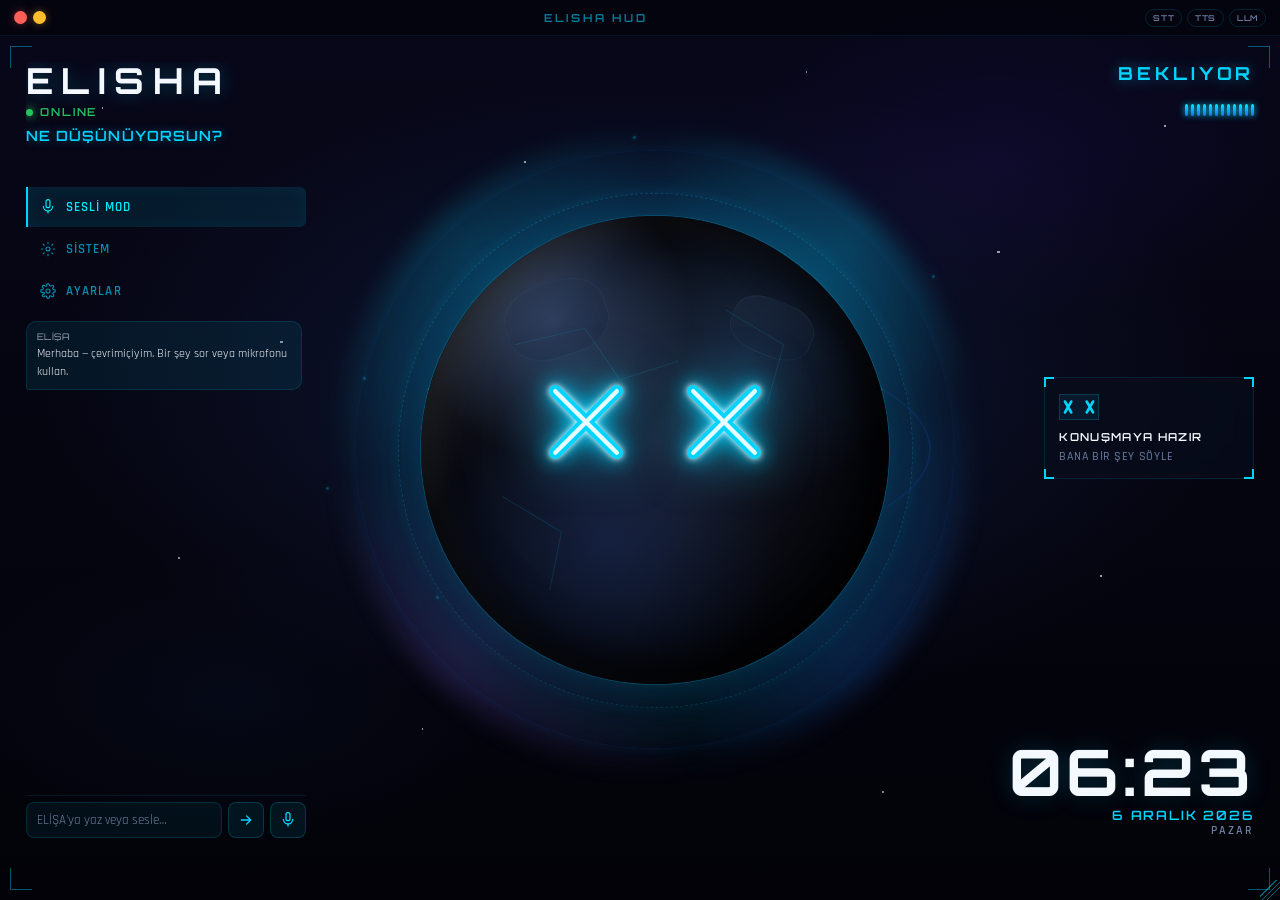
==== commit eea02a5c: "feat: UI temizliği + Settings senkronizasyon + provider gösterimi UI: - Files ve Search sekmeleri ka" ====
--- a/app/web/fullscreen.html
+++ b/app/web/fullscreen.html
@@ -553,6 +553,16 @@
     .toggle-sw.on { background: rgba(0,212,255,0.25); border-color: rgba(0,212,255,0.5); }
     .toggle-sw.on::after { transform: translateX(16px); background: var(--cyan); }
 
+    /* Settings select & range */
+    .setting-select {
+      background: rgba(0,212,255,0.08); border: 1px solid rgba(0,212,255,0.2);
+      color: var(--fg); border-radius: 6px; padding: 4px 8px; font-size: 11px;
+      font-family: var(--font-ui); cursor: pointer; outline: none;
+    }
+    .setting-select:focus { border-color: var(--cyan); }
+    .setting-range { width: 80px; accent-color: var(--cyan); cursor: pointer; }
+    .setting-val { font-size: 11px; color: var(--cyan); min-width: 24px; text-align: center; }
+
     /* System panel */
     .sys-row { display: flex; justify-content: space-between; padding: 6px 0; border-bottom: 1px solid rgba(0,212,255,0.07); font-size: 12px; }
     .sys-key { color: var(--muted); font-weight: 600; text-transform: uppercase; letter-spacing: 0.06em; }
@@ -1293,23 +1303,11 @@
             </span>
             SESLİ MOD
           </button>
-          <button type="button" class="nav-item" data-panel="files">
-            <span class="nav-icon" aria-hidden="true">
-              <svg viewBox="0 0 24 24"><path d="M3 7h6l2 2h10v10a2 2 0 0 1-2 2H5a2 2 0 0 1-2-2V7z"/></svg>
-            </span>
-            DOSYALAR
-          </button>
           <button type="button" class="nav-item" data-panel="system">
             <span class="nav-icon" aria-hidden="true">
               <svg viewBox="0 0 24 24"><circle cx="12" cy="12" r="3"/><path d="M12 2v2M12 20v2M4.9 4.9l1.4 1.4M17.7 17.7l1.4 1.4M2 12h2M20 12h2M4.9 19.1l1.4-1.4M17.7 6.3l1.4-1.4"/></svg>
             </span>
             SİSTEM
-          </button>
-          <button type="button" class="nav-item" data-panel="search">
-            <span class="nav-icon" aria-hidden="true">
-              <svg viewBox="0 0 24 24"><circle cx="11" cy="11" r="7"/><path d="M21 21l-4.3-4.3"/></svg>
-            </span>
-            ARAŞTIRMA
           </button>
           <button type="button" class="nav-item" data-panel="settings">
             <span class="nav-icon" aria-hidden="true">
@@ -1334,48 +1332,48 @@
             </form>
           </div>
 
-          <!-- FILES PANEL -->
-          <div class="cpanel" id="panel-files">
-            <div class="file-btns">
-              <button class="file-btn" onclick="loadFiles('~/Desktop')">🖥 Masaüstü</button>
-              <button class="file-btn" onclick="loadFiles('~/Downloads')">⬇ İndirilenler</button>
-              <button class="file-btn" onclick="loadFiles('~/Documents')">📄 Belgeler</button>
-            </div>
-            <div class="file-list" id="fileList"><div class="msg sys">Yukarıdan klasör seç.</div></div>
-          </div>
-
           <!-- SYSTEM PANEL -->
           <div class="cpanel" id="panel-system">
             <div class="sys-row"><span class="sys-key">STT</span><span class="sys-val" id="sysValStt">—</span></div>
             <div class="sys-row"><span class="sys-key">TTS</span><span class="sys-val" id="sysValTts">—</span></div>
             <div class="sys-row"><span class="sys-key">LLM</span><span class="sys-val" id="sysValLlm">—</span></div>
+            <div class="sys-row"><span class="sys-key">Provider</span><span class="sys-val" id="sysValProvider">—</span></div>
             <div class="sys-row"><span class="sys-key">Bağlantı</span><span class="sys-val" id="sysValConn">Kontrol ediliyor…</span></div>
             <div class="sys-row"><span class="sys-key">Saat</span><span class="sys-val" id="sysValTime">—</span></div>
             <button class="file-btn" style="margin-top:8px" onclick="refreshStatus()">Yenile</button>
           </div>
 
-          <!-- SEARCH PANEL -->
-          <div class="cpanel" id="panel-search">
-            <div class="search-bar">
-              <input id="searchInput" type="text" placeholder="İnternette ara…" />
-              <button class="search-btn" onclick="doSearch()">Ara</button>
-            </div>
-            <div id="searchResults"></div>
-          </div>
-
           <!-- SETTINGS PANEL -->
           <div class="cpanel" id="panel-settings">
             <div class="setting-row">
               <span class="setting-label">TTS Ses</span>
-              <div class="toggle-sw on" id="toggleTts" onclick="toggleSetting('tts',this)" title="Sesi aç/kapat"></div>
+              <div class="toggle-sw on" id="toggleTts" onclick="toggleSetting('tts_enabled',this)" title="Sesi aç/kapat"></div>
             </div>
             <div class="setting-row">
               <span class="setting-label">Wakeword</span>
-              <div class="toggle-sw" id="toggleWake" onclick="toggleSetting('wake',this)" title="Hey ELISHA"></div>
+              <div class="toggle-sw" id="toggleWake" onclick="toggleSetting('wake_enabled',this)" title="Hey ELISHA"></div>
             </div>
             <div class="setting-row">
-              <span class="setting-label">Animasyon</span>
-              <div class="toggle-sw on" id="toggleAnim" onclick="toggleSetting('anim',this)" title="Animasyonları aç/kapat"></div>
+              <span class="setting-label">AI Provider</span>
+              <select id="selProvider" class="setting-select" onchange="changeSetting('provider',this.value)">
+                <option value="auto">Otomatik (Groq &gt; Ollama)</option>
+                <option value="groq">Groq (Bulut, Hızlı)</option>
+                <option value="ollama">Ollama (Yerel)</option>
+                <option value="gemini">Gemini (Bulut)</option>
+              </select>
+            </div>
+            <div class="setting-row">
+              <span class="setting-label">Ses Hızı</span>
+              <input type="range" id="rangeSpeed" min="0.7" max="1.4" step="0.1" value="1.0"
+                     class="setting-range" oninput="changeSetting('speed',parseFloat(this.value))" />
+              <span class="setting-val" id="valSpeed">1.0</span>
+            </div>
+            <div class="setting-row">
+              <span class="setting-label">Tema</span>
+              <select id="selTheme" class="setting-select" onchange="changeSetting('theme',this.value)">
+                <option value="dark">Dark</option>
+                <option value="amoled">AMOLED</option>
+              </select>
             </div>
           </div>
         </div>
@@ -1886,57 +1884,6 @@
       });
     });
 
-    /* ───── FILES PANEL ───── */
-    window.loadFiles = async function(path) {
-      var fl = document.getElementById("fileList");
-      fl.innerHTML = "<div class='msg sys'>Yükleniyor…</div>";
-      try {
-        var res = await fetch("/api/chat", {
-          method: "POST",
-          headers: { "Content-Type": "application/json" },
-          body: JSON.stringify({ text: path + " dosyalarını listele", tts: false })
-        });
-        var j = await res.json();
-        var lines = (j.reply || "").split("\n").filter(function(l) { return l.trim(); });
-        fl.innerHTML = "";
-        lines.forEach(function(line) {
-          var d = document.createElement("div");
-          d.className = "fitem";
-          d.textContent = line;
-          fl.appendChild(d);
-        });
-        if (!lines.length) fl.innerHTML = "<div class='msg sys'>Sonuç yok.</div>";
-      } catch(e) {
-        fl.innerHTML = "<div class='msg sys'>Hata: " + e.message + "</div>";
-      }
-    };
-
-    /* ───── SEARCH PANEL ───── */
-    window.doSearch = async function() {
-      var q = document.getElementById("searchInput").value.trim();
-      if (!q) return;
-      var results = document.getElementById("searchResults");
-      results.innerHTML = "<div class='msg sys'>Arıyorum…</div>";
-      try {
-        var res = await fetch("/api/chat", {
-          method: "POST",
-          headers: { "Content-Type": "application/json" },
-          body: JSON.stringify({ text: q + " ara", tts: false })
-        });
-        var j = await res.json();
-        results.innerHTML = "";
-        var d = document.createElement("div");
-        d.className = "search-result";
-        d.textContent = j.reply || "Sonuç yok.";
-        results.appendChild(d);
-      } catch(e) {
-        results.innerHTML = "<div class='msg sys'>Hata.</div>";
-      }
-    };
-    document.getElementById("searchInput").addEventListener("keydown", function(e) {
-      if (e.key === "Enter") doSearch();
-    });
-
     /* ───── SYSTEM PANEL ───── */
     window.refreshStatus = async function() {
       var conn = document.getElementById("sysValConn");
@@ -1946,14 +1893,17 @@
         var j = await res.json();
         document.getElementById("sysValStt").textContent = j.stt || "—";
         document.getElementById("sysValTts").textContent = j.tts || "—";
-        document.getElementById("sysValLlm").textContent = j.llm || "—";
+        document.getElementById("sysValLlm").textContent = (j.llm || "—") + " (" + (j.provider || "?") + ")";
+        var provEl = document.getElementById("sysValProvider");
+        if (provEl) provEl.textContent = j.provider || "—";
         conn.textContent = "✓ Bağlı";
         pillStt.textContent = (j.stt || "STT").toUpperCase().slice(0,8);
         pillStt.className = "wpill ok";
         pillTts.textContent = (j.tts || "TTS").toUpperCase().slice(0,8);
         pillTts.className = "wpill ok";
-        pillLlm.textContent = (j.llm || "LLM").toUpperCase().slice(0,8);
-        pillLlm.className = "wpill on";
+        var llmLabel = (j.provider || j.llm || "LLM").toUpperCase().slice(0,8);
+        pillLlm.textContent = llmLabel;
+        pillLlm.className = "wpill " + (j.provider === "groq" || j.provider === "gemini" ? "ok" : "on");
       } catch(e) {
         conn.textContent = "✗ Bağlantı yok";
       }
@@ -1963,17 +1913,58 @@
     window.toggleSetting = function(key, el) {
       el.classList.toggle("on");
       var isOn = el.classList.contains("on");
-      if (key === "tts") {
+      // Kalıcı olarak kaydet
+      var payload = {};
+      payload[key] = isOn;
+      fetch("/api/settings", {
+        method: "POST",
+        headers: {"Content-Type": "application/json"},
+        body: JSON.stringify(payload)
+      }).catch(function() {});
+
+      if (key === "tts_enabled") {
         ttsEnabled = isOn;
         showToast("TTS " + (isOn ? "açık" : "kapalı"));
-      } else if (key === "wake") {
+      } else if (key === "wake_enabled") {
         fetch(isOn ? "/api/wake_enable" : "/api/wake_disable").catch(function() {});
         showToast("Wakeword " + (isOn ? "açık" : "kapalı"));
-      } else if (key === "anim") {
-        document.body.style.setProperty("--animation-state", isOn ? "running" : "paused");
-        showToast("Animasyon " + (isOn ? "açık" : "kapalı"));
       }
     };
+
+    window.changeSetting = function(key, value) {
+      var payload = {};
+      payload[key] = value;
+      fetch("/api/settings", {
+        method: "POST",
+        headers: {"Content-Type": "application/json"},
+        body: JSON.stringify(payload)
+      }).catch(function() {});
+      if (key === "speed") {
+        document.getElementById("valSpeed").textContent = value.toFixed(1);
+        showToast("Hız: " + value.toFixed(1));
+      } else if (key === "provider") {
+        showToast("Provider: " + value);
+      } else if (key === "theme") {
+        showToast("Tema: " + value);
+      }
+    };
+
+    // Başlangıçta ayarları yükle
+    (async function loadSettings() {
+      try {
+        var r = await fetch("/api/settings");
+        var s = await r.json();
+        if (s.tts_enabled === false) document.getElementById("toggleTts").classList.remove("on");
+        if (s.wake_enabled) document.getElementById("toggleWake").classList.add("on");
+        if (s.provider) document.getElementById("selProvider").value = s.provider;
+        if (s.speed) {
+          document.getElementById("rangeSpeed").value = s.speed;
+          document.getElementById("valSpeed").textContent = s.speed.toFixed ? s.speed.toFixed(1) : s.speed;
+        }
+        if (s.theme) document.getElementById("selTheme").value = s.theme;
+        ttsEnabled = s.tts_enabled !== false;
+      } catch(e) {}
+    })();
 
     /* ───── STATUS POLLING ───── */
     refreshStatus();
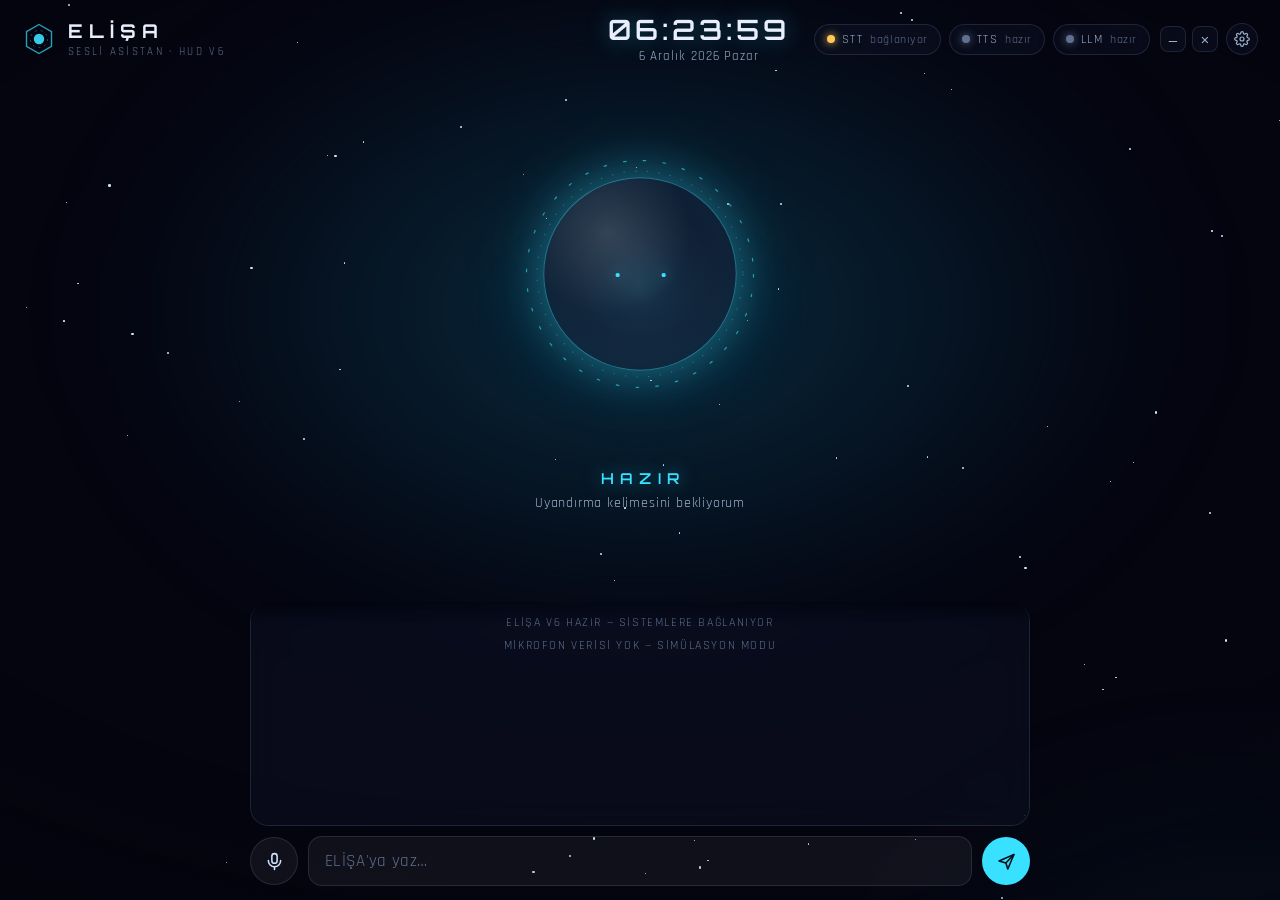
==== commit 05ba8de5: "feat: ELİŞA V2 — Gemini Live + 40 araç + uzaktan kumanda - 🔴 Gemini Live gerçek zamanlı ses (live_vo" ====
--- a/app/web/fullscreen.html
+++ b/app/web/fullscreen.html
@@ -1,2072 +1,1076 @@
 <!DOCTYPE html>
 <html lang="tr">
 <head>
-  <meta charset="UTF-8" />
-  <meta name="viewport" content="width=device-width, initial-scale=1" />
-  <title>ELISHA — HUD</title>
-  <link rel="preconnect" href="https://fonts.googleapis.com" />
-  <link rel="preconnect" href="https://fonts.gstatic.com" crossorigin />
-  <link href="https://fonts.googleapis.com/css2?family=Orbitron:wght@500;600;700&family=Rajdhani:wght@400;500;600;700&display=swap" rel="stylesheet" />
-  <style>
-    /* ───────── TOKENS ───────── */
-    :root {
-      --bg:       #050510;
-      --surface:  #0a0f1e;
-      --panel:    rgba(8,13,28,0.82);
-      --border:   rgba(0,212,255,0.12);
-      --fg:       #f4f8ff;
-      --muted:    #6e7ea0;
-      --cyan:     #00d4ff;
-      --cyan-hot: #0ef;
-      --blue:     #2563eb;
-      --green:    #22c55e;
-      --purple:   #a855f7;
-      --pink:     #ec4899;
-      --red:      #ef4444;
-      --sphere-size: min(52vh, 540px);
-      --font-d:   "Orbitron", system-ui, sans-serif;
-      --font-ui:  "Rajdhani", system-ui, sans-serif;
-      /* Eye per-state colors */
-      --eye-color: var(--cyan);
-      --eye-glow:  var(--cyan);
-      /* Audio amplitude (set by JS) */
-      --amplitude: 1;
-    }
-
-    /* ───────── RESET ───────── */
-    *, *::before, *::after { box-sizing: border-box; margin: 0; padding: 0; }
-
-    html, body {
-      height: 100%;
-      background: var(--bg);
-      color: var(--fg);
-      font-family: var(--font-ui);
-      -webkit-font-smoothing: antialiased;
-      overflow: hidden;
-      user-select: none;
-    }
-
-    button { font: inherit; color: inherit; background: none; border: none; cursor: pointer; }
-    button:focus-visible { outline: 2px solid var(--cyan); outline-offset: 3px; }
-    input, textarea { font: inherit; }
-
-    /* ───────── WINDOW CHROME ───────── */
-    .win-chrome {
-      position: fixed;
-      top: 0; left: 0; right: 0;
-      height: 36px;
-      display: flex;
-      align-items: center;
-      gap: 8px;
-      padding: 0 14px;
-      z-index: 100;
-      background: rgba(3,3,12,0.7);
-      border-bottom: 1px solid rgba(0,212,255,0.08);
-      -webkit-app-region: drag;
-    }
-
-    .win-buttons {
-      display: flex;
-      align-items: center;
-      gap: 6px;
-      -webkit-app-region: no-drag;
-      flex-shrink: 0;
-    }
-
-    .win-btn {
-      width: 13px; height: 13px;
-      border-radius: 50%;
-      border: none;
-      cursor: pointer;
-      display: grid;
-      place-items: center;
-      font-size: 9px;
-      font-weight: 700;
-      line-height: 1;
-      color: transparent;
-      transition: color 0.15s;
-      -webkit-app-region: no-drag;
-    }
-    .win-btn:hover { color: rgba(0,0,0,0.7); }
-
-    .win-close    { background: #ff5f57; box-shadow: 0 0 8px rgba(255,95,87,0.4); }
-    .win-minimize { background: #ffbd2e; box-shadow: 0 0 8px rgba(255,189,46,0.4); }
-
-    .win-title {
-      font-family: var(--font-d);
-      font-size: 11px;
-      font-weight: 600;
-      letter-spacing: 0.25em;
-      color: rgba(0,212,255,0.6);
-      flex: 1;
-      text-align: center;
-      pointer-events: none;
-    }
-
-    .win-pills {
-      display: flex;
-      gap: 5px;
-      -webkit-app-region: no-drag;
-      flex-shrink: 0;
-    }
-
-    .wpill {
-      font-family: var(--font-d);
-      font-size: 8px;
-      font-weight: 600;
-      letter-spacing: 0.08em;
-      padding: 3px 7px;
-      border-radius: 999px;
-      border: 1px solid rgba(0,212,255,0.15);
-      color: var(--muted);
-      transition: color 0.2s, border-color 0.2s;
-    }
-    .wpill.ok  { color: var(--green); border-color: rgba(34,197,94,0.35); }
-    .wpill.on  { color: var(--cyan); border-color: rgba(0,212,255,0.35); }
-
-    /* ───────── HUD ROOT ───────── */
-    .hud {
-      position: relative;
-      width: 100%;
-      height: 100%;
-      padding-top: 36px;   /* clear chrome */
-      overflow: hidden;
-      background:
-        radial-gradient(ellipse 85% 65% at 50% 44%, rgba(24,38,80,0.55) 0%, transparent 55%),
-        radial-gradient(ellipse 45% 35% at 78% 18%, rgba(32,18,90,0.3) 0%, transparent 50%),
-        radial-gradient(ellipse 40% 30% at 18% 78%, rgba(12,28,60,0.22) 0%, transparent 55%),
-        linear-gradient(180deg, #07071a 0%, #050510 50%, #020208 100%);
-    }
-
-    /* ───────── STARS ───────── */
-    .stars {
-      position: absolute;
-      inset: 0;
-      pointer-events: none;
-      background-image:
-        radial-gradient(1px 1px at 8% 12%, #fff 99%, transparent),
-        radial-gradient(1.5px 1.5px at 22% 38%, #cdefff 99%, transparent),
-        radial-gradient(1px 1px at 41% 18%, #fff 99%, transparent),
-        radial-gradient(1px 1px at 63% 8%, #9fdfff 99%, transparent),
-        radial-gradient(1.5px 1.5px at 78% 28%, #fff 99%, transparent),
-        radial-gradient(1px 1px at 91% 14%, #fff 99%, transparent),
-        radial-gradient(1px 1px at 14% 62%, #b8e8ff 99%, transparent),
-        radial-gradient(1px 1px at 33% 81%, #fff 99%, transparent),
-        radial-gradient(1.5px 1.5px at 52% 71%, #fff 99%, transparent),
-        radial-gradient(1px 1px at 69% 88%, #9fdfff 99%, transparent),
-        radial-gradient(1px 1px at 86% 64%, #fff 99%, transparent);
-      opacity: 0.6;
-      animation: star-twinkle 7s ease-in-out infinite alternate;
-      will-change: opacity;
-    }
-
-    @keyframes star-twinkle {
-      0%   { opacity: 0.45; }
-      100% { opacity: 0.72; }
-    }
-
-    /* ───────── CORNER MARKS ───────── */
-    .corner {
-      position: absolute;
-      width: 22px; height: 22px;
-      pointer-events: none;
-      z-index: 3;
-      opacity: 0.4;
-    }
-    .corner-tl { top: 46px; left: 10px; border-top: 1px solid var(--cyan); border-left: 1px solid var(--cyan); }
-    .corner-tr { top: 46px; right: 10px; border-top: 1px solid var(--cyan); border-right: 1px solid var(--cyan); }
-    .corner-bl { bottom: 10px; left: 10px; border-bottom: 1px solid var(--cyan); border-left: 1px solid var(--cyan); }
-    .corner-br { bottom: 10px; right: 10px; border-bottom: 1px solid var(--cyan); border-right: 1px solid var(--cyan); }
-
-    /* ───────── RESIZE GRIP ───────── */
-    .resize-grip {
-      position: fixed;
-      bottom: 0; right: 0;
-      width: 20px; height: 20px;
-      cursor: se-resize;
-      z-index: 200;
-      opacity: 0.45;
-      background:
-        linear-gradient(135deg, transparent 40%, var(--cyan) 40%, var(--cyan) 43%, transparent 43%),
-        linear-gradient(135deg, transparent 53%, var(--cyan) 53%, var(--cyan) 56%, transparent 56%),
-        linear-gradient(135deg, transparent 66%, var(--cyan) 66%, var(--cyan) 69%, transparent 69%);
-      transition: opacity 0.2s;
-    }
-    .resize-grip:hover { opacity: 0.9; }
-
-    /* ───────── LAYOUT FRAME ───────── */
-    .frame {
-      position: relative;
-      z-index: 2;
-      display: grid;
-      grid-template-columns: clamp(200px,22vw,280px) 1fr clamp(180px,20vw,250px);
-      grid-template-rows: 1fr;
-      height: calc(100% - 36px);   /* minus chrome */
-      padding: clamp(14px,2vw,28px);
-      gap: clamp(10px,1.5vw,20px);
-      contain: layout;
-    }
-
-    /* ───────── LEFT COLUMN ───────── */
-    .left-col {
-      display: flex;
-      flex-direction: column;
-      gap: 10px;
-      min-height: 0;
-      overflow: hidden;
-    }
-
-    /* Brand header */
-    .brand {
-      flex-shrink: 0;
-    }
-
-    .brand-name {
-      font-family: var(--font-d);
-      font-size: clamp(24px,2.8vw,40px);
-      font-weight: 700;
-      letter-spacing: 0.24em;
-      line-height: 1.05;
-      text-shadow: 0 0 20px rgba(0,212,255,0.3);
-    }
-
-    .online {
-      display: flex;
-      align-items: center;
-      gap: 7px;
-      font-family: var(--font-d);
-      font-size: 11px;
-      font-weight: 600;
-      letter-spacing: 0.18em;
-      color: var(--green);
-      text-transform: uppercase;
-      margin-top: 6px;
-    }
-
-    .online-dot {
-      width: 7px; height: 7px;
-      border-radius: 50%;
-      background: var(--green);
-      box-shadow: 0 0 8px var(--green), 0 0 16px rgba(34,197,94,0.4);
-      animation: dot-pulse 2s ease-in-out infinite;
-    }
-
-    @keyframes dot-pulse {
-      0%,100% { opacity: 1; transform: scale(1); }
-      50%      { opacity: 0.7; transform: scale(0.85); }
-    }
-
-    .prompt {
-      font-family: var(--font-d);
-      font-size: clamp(12px,1.1vw,15px);
-      font-weight: 600;
-      letter-spacing: 0.08em;
-      color: var(--cyan);
-      text-transform: uppercase;
-      text-shadow: 0 0 10px rgba(0,212,255,0.4);
-      margin-top: 8px;
-      min-height: 1.4em;
-      transition: color 0.4s;
-    }
-
-    /* Listening wave indicator */
-    .wave-left {
-      display: flex;
-      align-items: flex-end;
-      gap: 3px;
-      height: 24px;
-      margin-top: 6px;
-      opacity: 0;
-      transform: translateY(4px);
-      transition: opacity 0.3s, transform 0.3s;
-      pointer-events: none;
-    }
-
-    .hud[data-state="listening"] .wave-left,
-    .hud[data-state="user-speaking"] .wave-left {
-      opacity: 1;
-      transform: translateY(0);
-    }
-
-    .wave-left span {
-      display: block;
-      width: 3px;
-      border-radius: 2px;
-      background: linear-gradient(180deg, var(--cyan-hot), var(--blue));
-      box-shadow: 0 0 6px var(--cyan);
-      animation: bar-bounce 0.9s ease-in-out infinite;
-      height: 30%;
-    }
-    .wave-left span:nth-child(1)  { animation-delay:  0.00s; height: 40%; }
-    .wave-left span:nth-child(2)  { animation-delay:  0.08s; height: 70%; }
-    .wave-left span:nth-child(3)  { animation-delay:  0.16s; height:100%; }
-    .wave-left span:nth-child(4)  { animation-delay:  0.24s; height: 55%; }
-    .wave-left span:nth-child(5)  { animation-delay:  0.12s; height: 85%; }
-    .wave-left span:nth-child(6)  { animation-delay:  0.20s; height: 45%; }
-    .wave-left span:nth-child(7)  { animation-delay:  0.04s; height: 65%; }
-    .wave-left span:nth-child(8)  { animation-delay:  0.28s; height: 90%; }
-    .wave-left span:nth-child(9)  { animation-delay:  0.10s; height: 50%; }
-    .wave-left span:nth-child(10) { animation-delay:  0.18s; height: 75%; }
-
-    @keyframes bar-bounce {
-      0%,100% { transform: scaleY(0.3); opacity: 0.6; }
-      50%      { transform: scaleY(1);   opacity: 1;   }
-    }
-
-    /* ───────── SIDENAV ───────── */
-    .sidenav {
-      display: flex;
-      flex-direction: column;
-      gap: 2px;
-      flex-shrink: 0;
-    }
-
-    .nav-item {
-      display: flex;
-      align-items: center;
-      gap: 10px;
-      min-height: 40px;
-      padding: 8px 12px;
-      font-size: 13px;
-      font-weight: 600;
-      letter-spacing: 0.09em;
-      text-transform: uppercase;
-      color: rgba(0,212,255,0.65);
-      border-left: 2px solid transparent;
-      border-radius: 0 6px 6px 0;
-      transition: background 0.18s, border-color 0.18s, color 0.18s;
-      text-align: left;
-    }
-
-    .nav-item:hover {
-      background: rgba(0,212,255,0.08);
-      color: var(--fg);
-      border-left-color: rgba(0,212,255,0.35);
-    }
-
-    .nav-item.is-active {
-      background: rgba(0,212,255,0.1);
-      border-left-color: var(--cyan);
-      color: var(--cyan-hot);
-      box-shadow: inset 0 0 16px rgba(0,212,255,0.06);
-    }
-
-    .nav-icon {
-      width: 16px; height: 16px;
-      flex-shrink: 0;
-    }
-    .nav-icon svg {
-      width: 100%; height: 100%;
-      fill: none; stroke: currentColor;
-      stroke-width: 1.7; stroke-linecap: round; stroke-linejoin: round;
-    }
-
-    /* ───────── CONTENT PANELS ───────── */
-    .panels {
-      flex: 1;
-      min-height: 0;
-      position: relative;
-    }
-
-    .cpanel {
-      display: none;
-      flex-direction: column;
-      gap: 8px;
-      height: 100%;
-      overflow-y: auto;
-    }
-    .cpanel::-webkit-scrollbar { width: 3px; }
-    .cpanel::-webkit-scrollbar-thumb { background: rgba(0,212,255,0.3); border-radius: 3px; }
-
-    .cpanel.is-active { display: flex; }
-
-    /* Voice panel: mini chat log */
-    .mini-chat {
-      flex: 1;
-      min-height: 0;
-      overflow-y: auto;
-      display: flex;
-      flex-direction: column;
-      gap: 6px;
-      padding-right: 4px;
-    }
-    .mini-chat::-webkit-scrollbar { width: 3px; }
-    .mini-chat::-webkit-scrollbar-thumb { background: rgba(0,212,255,0.25); border-radius: 3px; }
-
-    .msg {
-      max-width: 100%;
-      font-size: 12px;
-      line-height: 1.5;
-      padding: 8px 10px;
-      animation: msg-in 0.3s ease both;
-    }
-    @keyframes msg-in {
-      from { opacity:0; transform: translateY(6px); }
-      to   { opacity:1; transform: translateY(0); }
-    }
-
-    .msg.user {
-      align-self: flex-end;
-      background: linear-gradient(135deg, #7c3aed, #a78bfa);
-      border-radius: 10px 10px 3px 10px;
-      color: #fff;
-      font-weight: 500;
-    }
-    .msg.bot {
-      align-self: flex-start;
-      background: rgba(0,212,255,0.08);
-      border: 1px solid rgba(0,212,255,0.12);
-      border-radius: 10px 10px 10px 3px;
-      color: var(--fg);
-    }
-    .msg .meta {
-      display: block;
-      font-size: 9px;
-      letter-spacing: 0.06em;
-      text-transform: uppercase;
-      margin-bottom: 2px;
-      opacity: 0.65;
-      font-family: var(--font-d);
-    }
-    .msg.sys {
-      align-self: center;
-      font-size: 10px;
-      color: var(--muted);
-      font-style: italic;
-      background: none; border: none; padding: 2px;
-    }
-
-    /* Voice input bar */
-    .voice-input {
-      flex-shrink: 0;
-      display: flex;
-      gap: 6px;
-      padding-top: 6px;
-      border-top: 1px solid rgba(0,212,255,0.1);
-    }
-
-    .text-in {
-      flex: 1;
-      height: 36px;
-      padding: 0 10px;
-      background: rgba(0,212,255,0.06);
-      border: 1px solid rgba(0,212,255,0.15);
-      border-radius: 8px;
-      color: var(--fg);
-      font-size: 13px;
-      outline: none;
-      transition: border-color 0.2s, background 0.2s;
-    }
-    .text-in::placeholder { color: var(--muted); }
-    .text-in:focus { border-color: rgba(0,212,255,0.45); background: rgba(0,212,255,0.1); }
-
-    .ic-btn {
-      width: 36px; height: 36px;
-      border-radius: 8px;
-      border: 1px solid rgba(0,212,255,0.2);
-      background: rgba(0,212,255,0.08);
-      color: var(--cyan);
-      font-size: 14px;
-      display: grid;
-      place-items: center;
-      transition: background 0.18s, border-color 0.18s, box-shadow 0.18s;
-      flex-shrink: 0;
-    }
-    .ic-btn:hover  { background: rgba(0,212,255,0.18); border-color: rgba(0,212,255,0.4); }
-    .ic-btn.active { background: linear-gradient(135deg,#ff2e97,#ec4899); border-color: transparent; color:#fff; box-shadow: 0 0 14px rgba(255,46,151,0.5); }
-    .ic-btn svg { width:16px; height:16px; fill:none; stroke:currentColor; stroke-width:2; stroke-linecap:round; }
-
-    /* Files panel */
-    .file-btns { display: flex; gap: 6px; flex-wrap: wrap; flex-shrink: 0; }
-    .file-btn {
-      padding: 6px 12px;
-      border: 1px solid rgba(0,212,255,0.2);
-      border-radius: 6px;
-      font-size: 12px;
-      font-weight: 600;
-      letter-spacing: 0.06em;
-      color: var(--cyan);
-      text-transform: uppercase;
-      transition: background 0.15s;
-    }
-    .file-btn:hover { background: rgba(0,212,255,0.12); }
-
-    .file-list { font-size: 12px; color: var(--muted); line-height: 2; }
-    .file-list .fitem {
-      display: flex; gap: 8px; align-items: center;
-      padding: 4px 6px;
-      border-radius: 4px;
-      cursor: pointer;
-      transition: background 0.15s;
-    }
-    .file-list .fitem:hover { background: rgba(0,212,255,0.08); color: var(--fg); }
-
-    /* Search panel */
-    .search-bar {
-      display: flex;
-      gap: 6px;
-      flex-shrink: 0;
-    }
-    .search-bar input {
-      flex: 1;
-      height: 34px;
-      padding: 0 10px;
-      background: rgba(0,212,255,0.06);
-      border: 1px solid rgba(0,212,255,0.15);
-      border-radius: 6px;
-      color: var(--fg);
-      font-size: 12px;
-      outline: none;
-    }
-    .search-bar input:focus { border-color: rgba(0,212,255,0.4); }
-    .search-btn { padding: 0 12px; height: 34px; border-radius: 6px; background: rgba(0,212,255,0.15); border: 1px solid rgba(0,212,255,0.3); color: var(--cyan); font-size: 12px; font-weight: 600; }
-
-    .search-result { font-size: 12px; color: var(--muted); line-height: 1.8; padding: 4px 0; border-bottom: 1px solid rgba(0,212,255,0.07); }
-
-    /* Settings panel */
-    .setting-row {
-      display: flex;
-      align-items: center;
-      justify-content: space-between;
-      padding: 8px 0;
-      border-bottom: 1px solid rgba(0,212,255,0.07);
-    }
-    .setting-label { font-size: 12px; font-weight: 600; letter-spacing: 0.06em; text-transform: uppercase; color: var(--muted); }
-    .toggle-sw {
-      width: 34px; height: 18px;
-      border-radius: 999px;
-      background: rgba(0,212,255,0.1);
-      border: 1px solid rgba(0,212,255,0.2);
-      position: relative;
-      cursor: pointer;
-      transition: background 0.2s;
-    }
-    .toggle-sw::after {
-      content: "";
-      position: absolute;
-      top: 2px; left: 2px;
-      width: 12px; height: 12px;
-      border-radius: 50%;
-      background: var(--muted);
-      transition: transform 0.2s, background 0.2s;
-    }
-    .toggle-sw.on { background: rgba(0,212,255,0.25); border-color: rgba(0,212,255,0.5); }
-    .toggle-sw.on::after { transform: translateX(16px); background: var(--cyan); }
-
-    /* Settings select & range */
-    .setting-select {
-      background: rgba(0,212,255,0.08); border: 1px solid rgba(0,212,255,0.2);
-      color: var(--fg); border-radius: 6px; padding: 4px 8px; font-size: 11px;
-      font-family: var(--font-ui); cursor: pointer; outline: none;
-    }
-    .setting-select:focus { border-color: var(--cyan); }
-    .setting-range { width: 80px; accent-color: var(--cyan); cursor: pointer; }
-    .setting-val { font-size: 11px; color: var(--cyan); min-width: 24px; text-align: center; }
-
-    /* System panel */
-    .sys-row { display: flex; justify-content: space-between; padding: 6px 0; border-bottom: 1px solid rgba(0,212,255,0.07); font-size: 12px; }
-    .sys-key { color: var(--muted); font-weight: 600; text-transform: uppercase; letter-spacing: 0.06em; }
-    .sys-val { color: var(--fg); }
-
-    /* ───────── CENTER: SPHERE STAGE ───────── */
-    .sphere-stage {
-      position: relative;
-      display: grid;
-      place-items: center;
-      min-height: 0;
-      contain: layout paint;
-    }
-
-    .sphere-hit {
-      position: absolute;
-      inset: 20% 20%;
-      border-radius: 50%;
-      z-index: 10;
-      background: transparent;
-    }
-    .sphere-hit:focus-visible { outline: 2px solid var(--cyan); outline-offset: 8px; }
-
-    .sphere-wrap {
-      position: relative;
-      width: var(--sphere-size);
-      height: var(--sphere-size);
-      display: grid;
-      place-items: center;
-      animation: float-idle 5.5s ease-in-out infinite;
-      will-change: transform;
-    }
-
-    @keyframes float-idle {
-      0%,100% { transform: translateY(0); }
-      50%      { transform: translateY(-12px); }
-    }
-
-    .hud[data-state="speaking"] .sphere-wrap,
-    .hud[data-state="elisha-speaking"] .sphere-wrap {
-      animation: float-speak 3s ease-in-out infinite;
-    }
-
-    @keyframes float-speak {
-      0%,100% { transform: rotate(-14deg) translate(10px,6px) scale(0.99); }
-      50%      { transform: rotate(-10deg) translate(6px,-4px) scale(1.01); }
-    }
-
-    /* Aura */
-    .aura {
-      position: absolute;
-      inset: -18%;
-      border-radius: 50%;
-      background:
-        radial-gradient(circle, transparent 42%, rgba(0,212,255,0.15) 57%, transparent 72%),
-        conic-gradient(from 0deg,
-          transparent 0%, rgba(0,212,255,0.3) 12%, transparent 22%,
-          rgba(37,99,235,0.25) 38%, transparent 48%,
-          rgba(168,85,247,0.22) 62%, transparent 74%,
-          rgba(0,212,255,0.2) 88%, transparent 100%);
-      filter: blur(10px);
-      opacity: 0.7;
-      animation: aura-spin 16s linear infinite;
-      will-change: transform;
-      pointer-events: none;
-      mix-blend-mode: screen;
-    }
-
-    .hud[data-state="speaking"]       .aura,
-    .hud[data-state="elisha-speaking"].aura {
-      inset: -24%;
-      opacity: 1;
-      filter: blur(12px) saturate(1.4);
-      background:
-        radial-gradient(circle, transparent 38%, rgba(236,72,153,0.2) 54%, transparent 70%),
-        conic-gradient(from 40deg,
-          transparent 0%, rgba(236,72,153,0.42) 10%, transparent 20%,
-          rgba(168,85,247,0.38) 35%, transparent 45%,
-          rgba(0,212,255,0.3) 60%, transparent 72%,
-          rgba(236,72,153,0.28) 85%, transparent 100%);
-      animation-duration: 8s;
-    }
-
-    @keyframes aura-spin { to { transform: rotate(360deg); } }
-
-    /* Rings */
-    .ring {
-      position: absolute;
-      border-radius: 50%;
-      border: 1px solid rgba(0,212,255,0.22);
-      pointer-events: none;
-      box-shadow: 0 0 16px rgba(0,212,255,0.08);
-      will-change: transform;
-    }
-    .ring-a { inset: -5%;  border-style: dashed;  animation: spin 22s linear infinite; }
-    .ring-b { inset: -14%; border-style: dotted; border-color: rgba(37,99,235,0.25); animation: spin-rev 32s linear infinite; opacity: 0.65; }
-
-    .hud[data-state="thinking"] .ring-a { animation-duration: 8s; border-color: rgba(168,85,247,0.4); }
-    .hud[data-state="tool"]     .ring-a { animation-duration: 5s; border-color: rgba(34,197,94,0.5); }
-
-    @keyframes spin     { to { transform: rotate(360deg); } }
-    @keyframes spin-rev { to { transform: rotate(-360deg); } }
-
-    /* Swirl */
-    .swirl {
-      position: absolute;
-      width: 118%; height: 46%;
-      left: -9%; top: 27%;
-      border-radius: 50%;
-      border: 2px solid transparent;
-      border-top-color: rgba(0,212,255,0.5);
-      border-right-color: rgba(37,99,235,0.3);
-      filter: blur(0.4px);
-      opacity: 0.5;
-      animation: swirl-spin 9s linear infinite;
-      pointer-events: none;
-      will-change: transform;
-    }
-    @keyframes swirl-spin { to { transform: rotate(360deg) scaleX(1.04); } }
-
-    /* Particles (6 only, CSS transform - GPU) */
-    .particles {
-      position: absolute;
-      inset: -28%;
-      pointer-events: none;
-      opacity: 0.3;
-      transition: opacity 0.5s;
-    }
-    .hud[data-state="speaking"]       .particles,
-    .hud[data-state="elisha-speaking"].particles { opacity: 0.85; }
-    .hud[data-state="thinking"]        .particles { opacity: 0.7; }
-
-    .pt {
-      position: absolute;
-      width: 3px; height: 3px;
-      border-radius: 50%;
-      background: var(--cyan);
-      box-shadow: 0 0 6px var(--cyan);
-      animation: pt-float 4s ease-in-out infinite;
-      will-change: transform, opacity;
-    }
-    .hud[data-state="speaking"]       .pt,
-    .hud[data-state="elisha-speaking"].pt { background: var(--pink); box-shadow: 0 0 8px var(--pink); }
-    .hud[data-state="thinking"]        .pt { background: var(--purple); box-shadow: 0 0 8px var(--purple); animation-duration: 2.5s; }
-    .hud[data-state="error"]           .pt { background: var(--red); }
-
-    .pt:nth-child(1) { left:10%; top:40%; animation-delay: 0s; }
-    .pt:nth-child(2) { left:88%; top:26%; animation-delay: -0.5s; }
-    .pt:nth-child(3) { left:68%; top:76%; animation-delay: -1.1s; }
-    .pt:nth-child(4) { left:20%; top:70%; animation-delay: -1.7s; }
-    .pt:nth-child(5) { left:47%; top: 7%; animation-delay: -0.3s; }
-    .pt:nth-child(6) { left: 5%; top:55%; animation-delay: -2.0s; }
-
-    @keyframes pt-float {
-      0%,100% { transform: translate(0,0) scale(1);   opacity: 0.4; }
-      50%      { transform: translate(9px,-16px) scale(1.4); opacity: 1; }
-    }
-
-    /* ───────── SPHERE BODY ───────── */
-    .sphere {
-      position: relative;
-      width: 100%; height: 100%;
-      border-radius: 50%;
-      background:
-        radial-gradient(circle at 28% 22%, rgba(85,120,180,0.5) 0%, transparent 28%),
-        radial-gradient(circle at 70% 30%, rgba(50,100,160,0.3) 0%, transparent 32%),
-        radial-gradient(circle at 40% 70%, rgba(30,60,130,0.35) 0%, transparent 40%),
-        radial-gradient(circle at 50% 48%, #1a1e2a 0%, #0c0e16 42%, #05060c 72%, #020205 100%);
-      box-shadow:
-        inset 0 0 50px rgba(0,0,0,0.85),
-        inset 16px 10px 35px rgba(255,255,255,0.07),
-        inset -18px -24px 45px rgba(0,0,0,0.6),
-        0 0 0 1px rgba(0,212,255,0.18),
-        0 0 36px rgba(0,212,255,0.22),
-        0 0 80px rgba(37,99,235,0.14),
-        0 24px 50px rgba(0,0,0,0.55);
-      overflow: hidden;
-      isolation: isolate;
-      transition: box-shadow 0.5s;
-    }
-
-    .sphere::before {
-      content: "";
-      position: absolute; inset: 0;
-      border-radius: 50%;
-      background: linear-gradient(125deg, rgba(255,255,255,0.15) 0%, transparent 28%, transparent 60%, rgba(0,0,0,0.4) 100%);
-      pointer-events: none;
-      z-index: 1;
-    }
-
-    .hud[data-state="speaking"]       .sphere,
-    .hud[data-state="elisha-speaking"].sphere {
-      box-shadow:
-        inset 0 0 50px rgba(0,0,0,0.85),
-        inset 16px 10px 35px rgba(255,255,255,0.07),
-        0 0 0 1px rgba(236,72,153,0.28),
-        0 0 44px rgba(236,72,153,0.28),
-        0 0 90px rgba(168,85,247,0.22),
-        0 24px 50px rgba(0,0,0,0.55);
-    }
-
-    .hud[data-state="error"] .sphere {
-      box-shadow:
-        inset 0 0 50px rgba(0,0,0,0.85),
-        0 0 0 1px rgba(239,68,68,0.5),
-        0 0 40px rgba(239,68,68,0.4),
-        0 24px 50px rgba(0,0,0,0.55);
-    }
-
-    /* Surface plates */
-    .plate {
-      position: absolute; z-index: 2;
-      border-radius: 40%;
-      background: linear-gradient(160deg, rgba(40,55,80,0.35), rgba(12,20,40,0.15));
-      border: 1px solid rgba(85,120,180,0.1);
-      pointer-events: none;
-    }
-    .plate-1 { width:22%; height:16%; top:14%; left:18%; transform: rotate(-18deg); }
-    .plate-2 { width:18%; height:12%; top:18%; right:16%; transform: rotate(22deg); }
-
-    /* Crack lines SVG */
-    .cracks { position: absolute; inset: 0; z-index: 2; pointer-events: none; opacity: 0.45; }
-    .cracks path { fill: none; stroke: rgba(0,212,255,0.28); stroke-width: 1.1; vector-effect: non-scaling-stroke; }
-
-    /* ───────── X EYES ───────── */
-    .eyes {
-      position: absolute;
-      left: 50%; top: 44%;
-      transform: translate(-50%, -50%);
-      z-index: 5;
-      display: flex;
-      align-items: center;
-      gap: clamp(20px, 5vw, 50px);
-      pointer-events: none;
-      transition: gap 0.5s ease;
-    }
-
-    /* Eye wrapper — holds orbit ring + svg */
-    .eye-wrap {
-      position: relative;
-      display: grid;
-      place-items: center;
-      width:  clamp(52px, 8vw, 88px);
-      height: clamp(52px, 8vw, 88px);
-      transition: width 0.4s, height 0.4s;
-    }
-
-    /* Orbit ring — only visible in tool state */
-    .eye-orbit {
-      position: absolute;
-      inset: -8px;
-      border-radius: 50%;
-      border: 2px dashed rgba(34,197,94,0.5);
-      opacity: 0;
-      transition: opacity 0.3s;
-      pointer-events: none;
-    }
-
-    .hud[data-state="tool"] .eye-orbit {
-      opacity: 1;
-      animation: eye-orbit-spin 1s linear infinite;
-    }
-
-    @keyframes eye-orbit-spin { to { transform: rotate(360deg); } }
-
-    /* Eye SVG */
-    .eye-svg {
-      width: 100%; height: 100%;
-      overflow: visible;
-      transition: transform 0.06s, filter 0.4s;
-      will-change: transform, filter;
-    }
-
-    /* SVG line styles */
-    .xl1, .xl2 { /* outer glow stroke */
-      fill: none;
-      stroke: var(--eye-color);
-      stroke-width: 14;
-      stroke-linecap: round;
-      transition: stroke 0.4s;
-    }
-    .xc1, .xc2 { /* bright white core */
-      fill: none;
-      stroke: #e8fcff;
-      stroke-width: 5;
-      stroke-linecap: round;
-      transition: stroke 0.4s, opacity 0.4s;
-    }
-
-    /* Sleep dot — hidden normally */
-    .eye-dot {
-      fill: rgba(255,255,255,0.4);
-      opacity: 0;
-      transform: scale(0);
-      transform-origin: center;
-      transition: opacity 0.5s, transform 0.5s;
-    }
-
-    /* ── EYE STATE OVERRIDES ── */
-
-    /* IDLE: gentle breathing glow */
-    .hud[data-state="idle"] .eye-svg {
-      filter:
-        drop-shadow(0 0 3px #fff)
-        drop-shadow(0 0 10px var(--cyan))
-        drop-shadow(0 0 24px rgba(0,212,255,0.6));
-      animation: eye-idle 2.8s ease-in-out infinite;
-    }
-    @keyframes eye-idle {
-      0%,100% { transform: scale(1);    filter: drop-shadow(0 0 3px #fff) drop-shadow(0 0 10px var(--cyan)) drop-shadow(0 0 24px rgba(0,212,255,0.5)); }
-      50%      { transform: scale(1.04); filter: drop-shadow(0 0 5px #fff) drop-shadow(0 0 14px var(--cyan)) drop-shadow(0 0 36px rgba(0,212,255,0.75)); }
-    }
-
-    /* LISTENING: brighter + micro-vibrate */
-    .hud[data-state="listening"] .eye-svg {
-      --eye-color: #00eaff;
-      filter:
-        drop-shadow(0 0 5px #fff)
-        drop-shadow(0 0 12px var(--cyan-hot))
-        drop-shadow(0 0 28px rgba(0,238,255,0.8));
-      animation: eye-listen 0.18s ease-in-out infinite;
-    }
-    @keyframes eye-listen {
-      0%,100% { transform: translate(0,0); }
-      25%      { transform: translate(1px,-1px); }
-      75%      { transform: translate(-1px,1px); }
-    }
-
-    /* USER SPEAKING: amplitude-driven scale via CSS var */
-    .hud[data-state="user-speaking"] .eye-svg {
-      --eye-color: #00eaff;
-      filter: drop-shadow(0 0 5px #fff) drop-shadow(0 0 14px var(--cyan-hot)) drop-shadow(0 0 30px rgba(0,238,255,0.75));
-      transform: scale(var(--amplitude));
-      animation: eye-user-side 0.6s ease-in-out infinite;
-    }
-    @keyframes eye-user-side {
-      0%,100% { margin-left: 0; }
-      33%      { margin-left: 2px; }
-      66%      { margin-left: -2px; }
-    }
-
-    /* ELISHA SPEAKING: amplitude-driven scale, pink/cyan */
-    .hud[data-state="speaking"] .eye-svg,
-    .hud[data-state="elisha-speaking"] .eye-svg {
-      filter:
-        drop-shadow(0 0 4px #fff)
-        drop-shadow(0 0 10px var(--cyan))
-        drop-shadow(0 0 22px rgba(236,72,153,0.7));
-      transform: scale(var(--amplitude));
-    }
-    .hud[data-state="speaking"]       .xl1,
-    .hud[data-state="speaking"]       .xl2,
-    .hud[data-state="elisha-speaking"].xl1,
-    .hud[data-state="elisha-speaking"].xl2 {
-      stroke: var(--pink);
-    }
-
-    /* THINKING: rotation + distort */
-    .hud[data-state="thinking"] .eye-svg {
-      --eye-color: var(--purple);
-      filter:
-        drop-shadow(0 0 4px #fff)
-        drop-shadow(0 0 10px var(--purple))
-        drop-shadow(0 0 24px rgba(168,85,247,0.65));
-      animation: eye-think 1s ease-in-out infinite;
-    }
-    .hud[data-state="thinking"] .xl1,
-    .hud[data-state="thinking"] .xl2 { stroke: var(--purple); }
-    @keyframes eye-think {
-      0%     { transform: rotate(0deg) scale(1) skewX(0deg); }
-      20%    { transform: rotate(10deg) scale(1.08) skewX(4deg); }
-      50%    { transform: rotate(0deg) scale(0.92) skewX(-3deg); }
-      80%    { transform: rotate(-8deg) scale(1.05) skewX(2deg); }
-      100%   { transform: rotate(0deg) scale(1) skewX(0deg); }
-    }
-
-    /* TOOL RUNNING: steady glow, green */
-    .hud[data-state="tool"] .eye-svg {
-      filter:
-        drop-shadow(0 0 4px #fff)
-        drop-shadow(0 0 10px var(--green))
-        drop-shadow(0 0 22px rgba(34,197,94,0.6));
-      animation: eye-tool-pulse 1.2s ease-in-out infinite;
-    }
-    .hud[data-state="tool"] .xl1,
-    .hud[data-state="tool"] .xl2 { stroke: var(--green); }
-    @keyframes eye-tool-pulse {
-      0%,100% { transform: scale(1); }
-      50%      { transform: scale(1.06); }
-    }
-
-    /* ERROR: red glitch */
-    .hud[data-state="error"] .eye-svg {
-      filter:
-        drop-shadow(0 0 4px #fff)
-        drop-shadow(0 0 10px var(--red))
-        drop-shadow(0 0 22px rgba(239,68,68,0.8));
-      animation: eye-glitch 0.25s steps(3) infinite;
-    }
-    .hud[data-state="error"] .xl1,
-    .hud[data-state="error"] .xl2 { stroke: var(--red); }
-    .hud[data-state="error"] .xc1,
-    .hud[data-state="error"] .xc2 { stroke: #ffaaaa; }
-    @keyframes eye-glitch {
-      0%   { transform: translate(0,0) skewX(0deg);    clip-path: none; }
-      33%  { transform: translate(-3px,1px) skewX(6deg); }
-      66%  { transform: translate(3px,-2px) skewX(-4deg); }
-      100% { transform: translate(0,0) skewX(0deg); }
-    }
-
-    /* SLEEP: X lines shrink, dot appears */
-    .hud[data-state="sleep"] .eye-svg {
-      animation: eye-sleep-breathe 4s ease-in-out infinite;
-    }
-    .hud[data-state="sleep"] .xl1,
-    .hud[data-state="sleep"] .xl2 {
-      stroke: rgba(255,255,255,0.12);
-      stroke-width: 4;
-      transition: stroke-width 0.8s, stroke 0.8s;
-    }
-    .hud[data-state="sleep"] .xc1,
-    .hud[data-state="sleep"] .xc2 {
-      opacity: 0;
-      transition: opacity 0.8s;
-    }
-    .hud[data-state="sleep"] .eye-dot {
-      opacity: 1;
-      transform: scale(1);
-    }
-    @keyframes eye-sleep-breathe {
-      0%,100% { opacity: 0.4; }
-      50%      { opacity: 0.7; }
-    }
-
-    /* Eye gap per state */
-    .hud[data-state="speaking"]       .eyes,
-    .hud[data-state="elisha-speaking"].eyes { gap: clamp(14px, 3vw, 28px); }
-    .hud[data-state="thinking"]        .eyes { gap: clamp(16px, 3.5vw, 32px); }
-    .hud[data-state="sleep"]           .eyes { gap: clamp(10px, 2vw, 20px); }
-
-    /* Eye link (connection bar in speaking mode) */
-    .eye-link {
-      position: absolute;
-      left: 50%; top: 50%;
-      transform: translate(-50%, -50%);
-      height: 3px;
-      width: 0;
-      border-radius: 2px;
-      background: var(--cyan-hot);
-      box-shadow: 0 0 8px var(--cyan), 0 0 16px var(--cyan);
-      opacity: 0;
-      transition: width 0.45s ease, opacity 0.35s ease;
-      z-index: 4;
-    }
-
-    .hud[data-state="speaking"]       .eye-link,
-    .hud[data-state="elisha-speaking"].eye-link {
-      width: clamp(20px, 3.5vw, 40px);
-      opacity: 1;
-    }
-
-    /* ───────── RIGHT COLUMN ───────── */
-    .right-col {
-      display: flex;
-      flex-direction: column;
-      align-items: flex-end;
-      gap: 16px;
-      justify-content: space-between;
-    }
-
-    .status-label {
-      font-family: var(--font-d);
-      font-size: clamp(14px, 1.4vw, 19px);
-      font-weight: 700;
-      letter-spacing: 0.22em;
-      color: var(--cyan);
-      text-shadow: 0 0 14px rgba(0,212,255,0.45);
-      text-align: right;
-      transition: color 0.3s, text-shadow 0.3s;
-    }
-    .hud[data-state="speaking"]       .status-label,
-    .hud[data-state="elisha-speaking"].status-label { color: var(--pink); text-shadow: 0 0 14px rgba(236,72,153,0.5); }
-    .hud[data-state="thinking"]        .status-label { color: var(--purple); }
-    .hud[data-state="tool"]            .status-label { color: var(--green); }
-    .hud[data-state="error"]           .status-label { color: var(--red); }
-    .hud[data-state="sleep"]           .status-label { color: var(--muted); }
-
-    /* Waveform */
-    .wave-right {
-      display: flex;
-      align-items: flex-end;
-      justify-content: flex-end;
-      gap: 3px;
-      height: 32px;
-    }
-
-    .wave-right span {
-      display: block;
-      width: 3px;
-      border-radius: 2px;
-      background: linear-gradient(180deg, var(--cyan-hot), var(--blue));
-      box-shadow: 0 0 6px var(--cyan);
-      transform-origin: bottom center;
-      height: 35%;
-    }
-
-    /* Animate waveform only when active */
-    .hud[data-state="listening"]     .wave-right span,
-    .hud[data-state="user-speaking"] .wave-right span { animation: bar-bounce 0.9s ease-in-out infinite; }
-    .hud[data-state="speaking"]      .wave-right span,
-    .hud[data-state="elisha-speaking"].wave-right span {
-      animation: bar-bounce 0.55s ease-in-out infinite;
-      background: linear-gradient(180deg, #ff7ad9, var(--purple));
-      box-shadow: 0 0 8px var(--pink);
-    }
-
-    .wave-right span:nth-child(1)  { animation-delay: 0.05s; }
-    .wave-right span:nth-child(2)  { animation-delay: 0.15s; }
-    .wave-right span:nth-child(3)  { animation-delay: 0.00s; }
-    .wave-right span:nth-child(4)  { animation-delay: 0.22s; }
-    .wave-right span:nth-child(5)  { animation-delay: 0.10s; }
-    .wave-right span:nth-child(6)  { animation-delay: 0.28s; }
-    .wave-right span:nth-child(7)  { animation-delay: 0.08s; }
-    .wave-right span:nth-child(8)  { animation-delay: 0.18s; }
-    .wave-right span:nth-child(9)  { animation-delay: 0.02s; }
-    .wave-right span:nth-child(10) { animation-delay: 0.25s; }
-    .wave-right span:nth-child(11) { animation-delay: 0.12s; }
-    .wave-right span:nth-child(12) { animation-delay: 0.20s; }
-
-    /* Info card */
-    .info-card {
-      position: relative;
-      width: min(210px, 100%);
-      padding: 16px 14px 14px;
-      background: var(--panel);
-      border: 1px solid var(--border);
-      backdrop-filter: blur(10px);
-      -webkit-backdrop-filter: blur(10px);
-    }
-
-    .info-card::before,
-    .info-card::after,
-    .ibr-bl, .ibr-br {
-      content: "";
-      position: absolute;
-      width: 10px; height: 10px;
-      pointer-events: none;
-    }
-    .info-card::before { top:-1px; left:-1px; border-top: 2px solid var(--cyan); border-left: 2px solid var(--cyan); }
-    .info-card::after  { top:-1px; right:-1px; border-top: 2px solid var(--cyan); border-right: 2px solid var(--cyan); }
-    .ibr-bl { bottom:-1px; left:-1px; border-bottom: 2px solid var(--cyan); border-left: 2px solid var(--cyan); }
-    .ibr-br { bottom:-1px; right:-1px; border-bottom: 2px solid var(--cyan); border-right: 2px solid var(--cyan); }
-
-    .face-badge {
-      width: 40px; height: 26px;
-      display: grid; place-items: center;
-      border: 1px solid rgba(0,212,255,0.2);
-      background: rgba(0,212,255,0.07);
-      margin-bottom: 10px;
-    }
-    .face-badge svg { width: 32px; height: 14px; overflow: visible; }
-    .face-badge path { fill: none; stroke: var(--cyan); stroke-width: 3.5; stroke-linecap: round; }
-
-    .card-title {
-      font-family: var(--font-d);
-      font-size: 11px;
-      font-weight: 600;
-      letter-spacing: 0.12em;
-      text-transform: uppercase;
-      color: var(--fg);
-      line-height: 1.4;
-      margin-bottom: 4px;
-    }
-    .card-sub {
-      font-size: 12px;
-      font-weight: 500;
-      letter-spacing: 0.06em;
-      text-transform: uppercase;
-      color: var(--muted);
-    }
-
-    /* Clock */
-    .clock { text-align: right; }
-
-    .clock-time {
-      font-family: var(--font-d);
-      font-size: clamp(36px, 5vw, 66px);
-      font-weight: 700;
-      letter-spacing: 0.06em;
-      line-height: 1;
-      color: var(--fg);
-      text-shadow: 0 0 24px rgba(0,212,255,0.2);
-      font-variant-numeric: tabular-nums;
-    }
-    .clock-date {
-      font-family: var(--font-d);
-      font-size: clamp(11px, 1vw, 14px);
-      font-weight: 600;
-      letter-spacing: 0.14em;
-      color: var(--cyan);
-      text-transform: uppercase;
-      margin-top: 3px;
-    }
-    .clock-day {
-      font-size: 12px;
-      font-weight: 600;
-      letter-spacing: 0.18em;
-      color: var(--muted);
-      text-transform: uppercase;
-    }
-
-    /* ───────── TOAST ───────── */
-    .toast {
-      position: fixed;
-      bottom: 32px;
-      left: 50%;
-      transform: translateX(-50%) translateY(20px);
-      background: rgba(0,212,255,0.12);
-      border: 1px solid rgba(0,212,255,0.3);
-      color: var(--cyan);
-      font-family: var(--font-d);
-      font-size: 11px;
-      letter-spacing: 0.1em;
-      padding: 8px 18px;
-      border-radius: 20px;
-      pointer-events: none;
-      opacity: 0;
-      z-index: 500;
-      transition: opacity 0.3s, transform 0.3s;
-      white-space: nowrap;
-    }
-    .toast.show { opacity: 1; transform: translateX(-50%) translateY(0); }
-
-    /* ───────── RESPONSIVE ───────── */
-    @media (max-width: 900px) {
-      .frame {
-        grid-template-columns: 1fr;
-        grid-template-rows: auto auto 1fr auto;
-        overflow-y: auto;
-        padding: 12px;
-        gap: 10px;
-        height: calc(100% - 36px);
-      }
-
-      .left-col {
-        grid-row: 1;
-        flex-direction: row;
-        flex-wrap: wrap;
-        align-items: flex-start;
-        gap: 8px;
-      }
-
-      .brand    { flex: 1 1 140px; }
-      .sidenav  { flex: 2 1 200px; flex-direction: row; flex-wrap: wrap; gap: 4px; }
-      .nav-item { border-left: none; border-bottom: 2px solid transparent; border-radius: 6px 6px 0 0; padding: 6px 10px; }
-      .nav-item.is-active { border-bottom-color: var(--cyan); border-left-color: transparent; }
-      .panels   { flex: 1 1 100%; }
-
-      .sphere-stage { grid-row: 2; min-height: 44vh; }
-      :root { --sphere-size: min(44vh, 380px); }
-
-      .right-col {
-        grid-row: 3;
-        flex-direction: row;
-        flex-wrap: wrap;
-        align-items: flex-end;
-        justify-content: space-between;
-        gap: 10px;
-      }
-
-      .info-card { width: 100%; }
-    }
-
-    @media (max-width: 560px) {
-      .brand-name  { font-size: 22px; }
-      .clock-time  { font-size: 28px; }
-      .nav-item    { font-size: 11px; letter-spacing: 0.05em; }
-      .sidenav     { gap: 2px; }
-      :root { --sphere-size: min(38vh, 300px); }
-    }
-
-    /* Reduced motion */
-    @media (prefers-reduced-motion: reduce) {
-      *, *::before, *::after { animation-duration: 0.01ms !important; transition-duration: 0.01ms !important; }
-    }
-  </style>
+<meta charset="utf-8">
+<meta name="viewport" content="width=device-width, initial-scale=1, viewport-fit=cover">
+<meta name="theme-color" content="#050510">
+<title>ELİŞA — Sesli Asistan HUD v6</title>
+<link rel="icon" href="data:image/svg+xml,%3Csvg xmlns='http://www.w3.org/2000/svg' viewBox='0 0 32 32'%3E%3Ccircle cx='16' cy='16' r='9' fill='%2338e1ff'/%3E%3C/svg%3E">
+<link rel="preconnect" href="https://fonts.googleapis.com">
+<link rel="preconnect" href="https://fonts.gstatic.com" crossorigin>
+<link href="https://fonts.googleapis.com/css2?family=Orbitron:wght@500;600;700;800&family=Rajdhani:wght@400;500;600;700&display=swap" rel="stylesheet">
+<style>
+@property --amb { syntax: '<color>'; inherits: true; initial-value: #38e1ff; }
+@property --amplitude { syntax: '<number>'; inherits: true; initial-value: 0.4; }
+
+:root{
+  --bg:#050510;
+  --bg2:#0a0e22;
+  --panel:rgba(13,17,36,.55);
+  --panel-brd:rgba(150,168,205,.16);
+  --fg:#e8eefb;
+  --muted:#9db0cc;
+  --faint:#5f7090;
+  --c-idle:#38e1ff;
+  --c-listen:#5b8cff;
+  --c-uspeak:#7cb2ff;
+  --c-think:#a874ff;
+  --c-tool:#3ce6a4;
+  --c-speak:#ff6fb5;
+  --c-err:#ff5964;
+  --c-sleep:#5a6a88;
+  --acc:var(--c-idle);
+  --amplitude:.4;
+  --orb:clamp(170px,26vh,280px);
+  --fd:'Orbitron',sans-serif;
+  --fb:'Rajdhani',system-ui,sans-serif;
+}
+html,body{height:100%}
+body{
+  margin:0;background:var(--bg);color:var(--fg);font-family:var(--fb);
+  display:flex;flex-direction:column;height:100dvh;overflow:hidden;
+  transition:--amb 1.6s ease,--acc .7s ease;
+  -webkit-font-smoothing:antialiased;
+}
+body[data-state="idle"]{--acc:var(--c-idle);--amb:#0e7fa8}
+body[data-state="listening"]{--acc:var(--c-listen);--amb:#1d54d8}
+body[data-state="user-speaking"]{--acc:var(--c-uspeak);--amb:#2f6bff}
+body[data-state="thinking"]{--acc:var(--c-think);--amb:#6d3bd8}
+body[data-state="tool"]{--acc:var(--c-tool);--amb:#0d9c66}
+body[data-state="speaking"]{--acc:var(--c-speak);--amb:#c73b86}
+body[data-state="error"]{--acc:var(--c-err);--amb:#b81f30}
+body[data-state="sleep"]{--acc:var(--c-sleep);--amb:#131a2e}
+
+#ambient{
+  position:fixed;inset:-28%;z-index:0;pointer-events:none;filter:blur(72px);
+  background:
+    radial-gradient(38% 34% at 50% 40%, color-mix(in oklab,var(--amb) 32%,transparent), transparent 70%),
+    radial-gradient(26% 24% at 80% 90%, color-mix(in oklab,var(--amb) 15%,transparent), transparent 72%);
+}
+#stars{position:fixed;inset:0;z-index:0;pointer-events:none}
+#stars i{position:absolute;border-radius:50%;background:#cfe4ff;animation:tw linear infinite}
+@keyframes tw{0%,100%{opacity:.15}50%{opacity:.75}}
+#vignette{position:fixed;inset:0;z-index:1;pointer-events:none;
+  background:radial-gradient(120% 90% at 50% 42%, transparent 55%, rgba(2,3,9,.78) 100%)}
+
+header{
+  position:relative;z-index:5;display:flex;flex-wrap:wrap;align-items:center;gap:12px 20px;
+  padding:14px 22px 8px;
+}
+.brand{display:flex;align-items:center;gap:12px;margin-right:auto}
+.brand svg{width:34px;height:34px;flex:none}
+.brand .bt{font-family:var(--fd);font-weight:700;font-size:19px;letter-spacing:.32em;color:var(--fg)}
+.brand .bs{font-size:10.5px;letter-spacing:.22em;color:var(--faint);text-transform:uppercase;margin-top:2px}
+.clock{text-align:center;line-height:1.15;min-width:190px}
+.clock .t{font-family:var(--fd);font-weight:600;font-size:28px;letter-spacing:.14em;font-variant-numeric:tabular-nums;color:var(--fg);text-shadow:0 0 22px color-mix(in oklab,var(--acc) 35%,transparent)}
+.clock .d{font-size:13px;color:var(--muted);letter-spacing:.08em;text-transform:capitalize;margin-top:3px}
+.pills{display:flex;gap:8px;align-items:center}
+.pill{display:flex;align-items:center;gap:7px;padding:7px 12px;border-radius:999px;
+  background:var(--panel);border:1px solid var(--panel-brd);backdrop-filter:blur(14px);
+  font-size:11.5px;letter-spacing:.12em;text-transform:uppercase;color:var(--muted)}
+.pill .dot{width:8px;height:8px;border-radius:50%;background:var(--pc,#5f7090);box-shadow:0 0 8px var(--pc,#5f7090);flex:none}
+.pill.ok{--pc:#3ce6a4}.pill.warn{--pc:#ffc857}.pill.err{--pc:#ff5964}
+.pill.active{--pc:#38e1ff;animation:pillPulse 1.4s ease-in-out infinite}
+@keyframes pillPulse{0%,100%{box-shadow:0 0 0 0 color-mix(in oklab,var(--pc) 45%,transparent)}50%{box-shadow:0 0 0 5px transparent}}
+.pill .pv{color:var(--faint);text-transform:lowercase;letter-spacing:.05em}
+
+main{position:relative;z-index:2;flex:1;min-height:0;display:grid;place-items:center;padding:4px 16px}
+.stage{display:flex;flex-direction:column;align-items:center;gap:16px}
+.orb-zone{position:relative;width:var(--orb);height:var(--orb)}
+.orb-zone>*{position:absolute}
+.aura{inset:-16%;border-radius:50%;
+  background:radial-gradient(circle,color-mix(in oklab,var(--acc) 34%,transparent),transparent 62%);
+  filter:blur(30px);animation:auraP 5s ease-in-out infinite}
+@keyframes auraP{0%,100%{transform:scale(1);opacity:.85}50%{transform:scale(1.06);opacity:1}}
+.ring{inset:0}
+.ring circle{fill:none;stroke:color-mix(in oklab,var(--acc) 62%,transparent);transition:stroke .7s ease}
+.r1{animation:spin 26s linear infinite}
+.r2{animation:spinRev 44s linear infinite}
+@keyframes spin{to{transform:rotate(360deg)}}
+@keyframes spinRev{to{transform:rotate(-360deg)}}
+.ripple{inset:0;border-radius:50%;border:1px solid color-mix(in oklab,var(--acc) 52%,transparent);
+  opacity:0;pointer-events:none}
+body[data-state="listening"] .ripple,body[data-state="user-speaking"] .ripple{opacity:1;animation:rip 2.6s cubic-bezier(.2,.6,.3,1) infinite}
+body[data-state="user-speaking"] .ripple{animation-duration:1.6s}
+.ripple:nth-child(2){animation-delay:.85s}
+.ripple:nth-child(3){animation-delay:1.7s}
+@keyframes rip{0%{transform:scale(.55);opacity:.75}100%{transform:scale(1.3);opacity:0}}
+.orbit3d{inset:-6%;transform:rotateX(64deg);opacity:0;transition:opacity .5s ease;pointer-events:none}
+body[data-state="thinking"] .orbit3d{opacity:1}
+.orbA,.orbB{position:absolute;inset:0}
+.orbA{animation:spin 8s linear infinite}
+.orbB{animation:spinRev 13s linear infinite}
+.orbit3d span{position:absolute;left:50%;top:50%;width:7px;height:7px;border-radius:50%;
+  background:#d4b6ff;box-shadow:0 0 10px 2px rgba(168,116,255,.65)}
+.orbA span:nth-child(1){transform:translate(-50%,-50%) rotate(0deg) translateX(calc(var(--orb)*.58))}
+.orbA span:nth-child(2){transform:translate(-50%,-50%) rotate(120deg) translateX(calc(var(--orb)*.58))}
+.orbA span:nth-child(3){transform:translate(-50%,-50%) rotate(240deg) translateX(calc(var(--orb)*.58))}
+.orbB span:nth-child(1){transform:translate(-50%,-50%) rotate(60deg) translateX(calc(var(--orb)*.47))}
+.orbB span:nth-child(2){transform:translate(-50%,-50%) rotate(240deg) translateX(calc(var(--orb)*.47))}
+.toolring{inset:-4%;border-radius:50%;opacity:0;transition:opacity .4s ease;
+  background:repeating-conic-gradient(var(--acc) 0 14deg,transparent 14deg 60deg);
+  -webkit-mask:radial-gradient(closest-side,transparent 77%,#000 78%);
+  mask:radial-gradient(closest-side,transparent 77%,#000 78%);
+  animation:spin 1.5s linear infinite;pointer-events:none}
+body[data-state="tool"] .toolring{opacity:.9}
+.core{inset:9%;border-radius:50%;display:grid;place-items:center}
+body[data-state="idle"] .core{animation:breathe 5s ease-in-out infinite}
+body[data-state="listening"] .core{animation:corePulse 1.5s ease-in-out infinite}
+body[data-state="user-speaking"] .core{animation:corePulse 1.1s ease-in-out infinite}
+body[data-state="thinking"] .core{animation:sway 6s ease-in-out infinite}
+body[data-state="error"] .orb-zone{animation:shake .5s ease}
+@keyframes breathe{0%,100%{transform:scale(1)}50%{transform:scale(1.03)}}
+@keyframes corePulse{0%,100%{transform:scale(1)}50%{transform:scale(1.045)}}
+@keyframes sway{0%,100%{transform:rotate(-2.5deg)}50%{transform:rotate(2.5deg)}}
+@keyframes shake{0%,100%{transform:translateX(0)}20%{transform:translateX(-5px)}40%{transform:translateX(5px)}60%{transform:translateX(-3px)}80%{transform:translateX(3px)}}
+.core-in{position:absolute;inset:0;border-radius:50%;overflow:hidden;display:grid;place-items:center;
+  background:
+    radial-gradient(circle at 33% 28%,rgba(255,255,255,.15),transparent 44%),
+    radial-gradient(circle at 50% 56%, color-mix(in oklab,var(--acc) 24%,#0a0e22) 0%,#0a0e22 74%);
+  border:1px solid color-mix(in oklab,var(--acc) 48%,transparent);
+  box-shadow:0 0 46px color-mix(in oklab,var(--acc) 32%,transparent), inset 0 0 64px color-mix(in oklab,var(--acc) 16%,transparent);
+  transform:scale(calc(1 + (var(--amplitude) - .2) * .035));
+  transition:border-color .7s ease,box-shadow .7s ease}
+body[data-state="speaking"] .core-in,body[data-state="user-speaking"] .core-in{
+  filter:brightness(calc(.94 + (var(--amplitude) - .2) * .26))}
+/* ── Robotik glyph gözler ── */
+.eyes{position:absolute;inset:0;display:flex;align-items:center;justify-content:center;gap:16%;
+  font-family:var(--fd);transform:translate(var(--gx,0px),var(--gy,0px));
+  transition:transform .7s cubic-bezier(.3,.7,.4,1)}
+.eye{display:grid;place-items:center;min-width:.9em}
+.glyph{font-size:clamp(24px,calc(var(--orb) * .13),42px);font-weight:700;line-height:1;
+  color:var(--acc);letter-spacing:-.04em;
+  text-shadow:0 0 16px color-mix(in oklab,var(--acc) 80%,transparent),
+              0 0 44px color-mix(in oklab,var(--acc) 38%,transparent);
+  transition:color .7s ease,opacity .5s ease,transform .14s ease}
+body[data-state="sleep"] .glyph{opacity:.4}
+body[data-state="error"] .glyph{animation:glyphShake .38s linear infinite}
+@keyframes glyphShake{0%,100%{transform:translateX(0)}25%{transform:translateX(-2.5px)}75%{transform:translateX(2.5px)}}
+.wave{display:flex;align-items:center;gap:3px;height:46px;opacity:0;transition:opacity .35s ease}
+body[data-state="speaking"] .wave{opacity:1}
+.wave i{width:4px;height:100%;border-radius:3px;transform:scaleY(.12);transform-origin:center;
+  background:linear-gradient(180deg,#ffd9ec,var(--c-speak) 46%,#7a3bff);
+  box-shadow:0 0 8px rgba(255,111,181,.4)}
+.state-label{font-family:var(--fd);font-weight:600;font-size:15px;letter-spacing:.42em;
+  color:var(--acc);text-align:center;text-indent:.42em;
+  text-shadow:0 0 18px color-mix(in oklab,var(--acc) 55%,transparent);
+  transition:color .7s ease,text-shadow .7s ease}
+.state-sub{font-size:13.5px;color:var(--muted);letter-spacing:.06em;text-align:center;margin-top:6px;max-width:min(520px,88vw)}
+
+footer{position:relative;z-index:5;display:flex;justify-content:center;padding:6px 14px calc(14px + env(safe-area-inset-bottom))}
+.chat-panel{width:min(780px,100%);display:flex;flex-direction:column;gap:10px}
+.log{height:clamp(110px,22vh,208px);overflow-y:auto;display:flex;flex-direction:column;gap:8px;
+  padding:12px 14px;background:var(--panel);border:1px solid var(--panel-brd);border-radius:18px;
+  backdrop-filter:blur(18px);scrollbar-width:thin;scrollbar-color:color-mix(in oklab,var(--acc) 35%,transparent) transparent;
+  -webkit-mask-image:linear-gradient(180deg,transparent 0,#000 20px);
+  mask-image:linear-gradient(180deg,transparent 0,#000 20px)}
+.log::-webkit-scrollbar{width:6px}
+.log::-webkit-scrollbar-thumb{background:color-mix(in oklab,var(--acc) 30%,transparent);border-radius:99px}
+.msg{max-width:78%;padding:8px 12px;border-radius:14px;font-size:15.5px;line-height:1.45;
+  white-space:pre-wrap;word-break:break-word;animation:pop .25s ease}
+@keyframes pop{from{opacity:0;transform:translateY(5px)}to{opacity:1;transform:none}}
+.msg.user{align-self:flex-end;background:color-mix(in oklab,var(--c-listen) 20%,transparent);
+  border:1px solid color-mix(in oklab,var(--c-listen) 45%,transparent);border-bottom-right-radius:5px}
+.msg.ai{align-self:flex-start;background:rgba(255,255,255,.055);border:1px solid var(--panel-brd);
+  border-bottom-left-radius:5px}
+.msg .meta{display:block;font-size:10.5px;color:var(--faint);letter-spacing:.08em;margin-top:4px;text-transform:uppercase}
+.chip{align-self:flex-start;display:inline-flex;align-items:center;gap:7px;font-size:11.5px;
+  letter-spacing:.14em;text-transform:uppercase;color:var(--c-tool);
+  background:color-mix(in oklab,var(--c-tool) 12%,transparent);
+  border:1px solid color-mix(in oklab,var(--c-tool) 40%,transparent);
+  padding:4px 11px;border-radius:999px;animation:pop .25s ease}
+.chip svg{width:11px;height:11px}
+.err-card{align-self:stretch;display:flex;gap:9px;align-items:center;color:#ffbcc1;
+  background:color-mix(in oklab,var(--c-err) 13%,transparent);
+  border:1px solid color-mix(in oklab,var(--c-err) 45%,transparent);
+  border-radius:12px;padding:8px 12px;font-size:14px;animation:pop .25s ease}
+.err-card svg{width:15px;height:15px;flex:none}
+.sysline{align-self:center;font-size:11.5px;color:var(--faint);letter-spacing:.14em;text-transform:uppercase;text-align:center}
+.clip-chip{align-self:flex-start;max-width:82%;background:rgba(13,17,36,.72);border:1px solid rgba(150,168,205,.22);border-radius:14px;padding:9px 12px;font-size:12px}
+.cc-prev{color:var(--muted);line-height:1.4;margin-bottom:7px}
+.cc-btns{display:flex;gap:6px;flex-wrap:wrap}
+.cc-btns button{background:rgba(56,225,255,.12);border:1px solid rgba(56,225,255,.3);color:#8feaff;border-radius:11px;padding:3px 10px;font-size:11px;cursor:pointer}
+.cc-btns button:hover{background:rgba(56,225,255,.22)}
+.cc-x{background:none!important;border:1px solid transparent!important;color:var(--faint)!important}
+.caret{display:inline-block;width:8px;height:.95em;vertical-align:-.12em;margin-left:3px;border-radius:1px;
+  background:var(--c-speak);animation:caretB 1s steps(2) infinite}
+@keyframes caretB{50%{opacity:0}}
+.input-row{display:flex;gap:10px;align-items:center}
+.input-row input{flex:1;min-width:0;height:48px;background:rgba(255,255,255,.05);
+  border:1px solid var(--panel-brd);border-radius:14px;padding:0 16px;color:var(--fg);
+  font-family:var(--fb);font-size:16.5px;letter-spacing:.02em;outline:none;transition:border-color .25s ease}
+.input-row input::placeholder{color:var(--faint)}
+.input-row input:focus-visible{border-color:color-mix(in oklab,var(--acc) 65%,transparent);
+  box-shadow:0 0 0 3px color-mix(in oklab,var(--acc) 22%,transparent)}
+.btn{width:48px;height:48px;border-radius:50%;display:grid;place-items:center;cursor:pointer;
+  border:1px solid var(--panel-brd);background:rgba(255,255,255,.05);color:#cfe0ff;flex:none;
+  transition:background .25s ease,border-color .25s ease,transform .15s ease,filter .2s ease}
+.btn svg{width:21px;height:21px}
+.btn:hover{background:rgba(255,255,255,.1);border-color:color-mix(in oklab,var(--acc) 55%,transparent);transform:translateY(-1px)}
+.btn:active{transform:translateY(0)}
+.btn:focus-visible{outline:2px solid var(--acc);outline-offset:2px}
+.send-btn{background:var(--c-idle);border-color:transparent;color:#041019}
+.send-btn:hover{background:#6ae9ff;filter:brightness(1.05)}
+.mic-btn[aria-pressed="true"]{background:color-mix(in oklab,var(--c-listen) 30%,transparent);
+  border-color:var(--c-listen);color:#eaf1ff;animation:pillPulse 1.6s infinite}
+
+.settings-wrap{position:relative}
+#gear-btn{display:flex;align-items:center;justify-content:center;width:32px;height:32px;border-radius:999px;
+  background:var(--panel);border:1px solid var(--panel-brd);backdrop-filter:blur(14px);color:var(--muted);
+  cursor:pointer;transition:color .2s,border-color .2s,transform .3s}
+#gear-btn:hover{color:var(--fg);border-color:color-mix(in oklab,var(--acc) 55%,transparent)}
+#gear-btn.open{color:var(--acc);border-color:var(--acc)}
+#gear-btn svg{width:16px;height:16px;transition:transform .35s ease}
+#gear-btn.open svg{transform:rotate(90deg)}
+#settings-pop{position:absolute;top:calc(100% + 10px);right:0;z-index:50;min-width:230px;padding:14px;
+  background:rgba(13,17,36,.92);border:1px solid var(--panel-brd);border-radius:14px;
+  backdrop-filter:blur(20px);box-shadow:0 12px 40px rgba(0,0,0,.5)}
+#settings-pop h4{margin:0 0 10px;font-family:var(--fd);font-size:11px;letter-spacing:.22em;
+  color:var(--faint);text-transform:uppercase;font-weight:600}
+.set-row{display:flex;align-items:center;justify-content:space-between;gap:16px;padding:8px 0;
+  font-size:13.5px;color:var(--fg);cursor:pointer}
+.set-row + .set-row{border-top:1px solid rgba(150,168,205,.1)}
+.set-row input[type="checkbox"]{appearance:none;width:38px;height:21px;border-radius:999px;flex:none;
+  background:rgba(95,112,144,.35);position:relative;cursor:pointer;transition:background .25s;margin:0}
+.set-row input[type="checkbox"]::after{content:'';position:absolute;top:2.5px;left:3px;width:16px;height:16px;
+  border-radius:50%;background:#cfdcf2;transition:left .25s,background .25s}
+.set-row input[type="checkbox"]:checked{background:var(--c-idle)}
+.set-row input[type="checkbox"]:checked::after{left:19px;background:#041019}
+.set-row select,.set-row input[type="text"]{background:rgba(95,112,144,.25);border:1px solid var(--panel-brd);
+  border-radius:8px;color:var(--fg);font-family:var(--fb);font-size:12.5px;padding:5px 8px;outline:none;
+  max-width:130px}
+.set-row input[type="range"]{width:110px;accent-color:var(--c-idle)}
+.set-save{width:100%;margin-top:10px;padding:8px;border-radius:9px;border:1px solid transparent;
+  background:var(--c-idle);color:#041019;font-family:var(--fd);font-size:11px;letter-spacing:.14em;
+  text-transform:uppercase;cursor:pointer;transition:filter .2s}
+.set-save:hover{filter:brightness(1.12)}
+.win-controls{display:flex;gap:6px;margin-left:2px}
+.win-controls button{width:26px;height:26px;border-radius:8px;border:1px solid var(--panel-brd);
+  background:var(--panel);backdrop-filter:blur(14px);color:var(--muted);font-size:15px;line-height:1;
+  cursor:pointer;transition:color .2s,border-color .2s;padding:0}
+.win-controls button:hover{color:var(--fg);border-color:color-mix(in oklab,var(--acc) 55%,transparent)}
+#win-close:hover{color:#ff5964;border-color:#ff5964}
+
+::selection{background:color-mix(in oklab,var(--c-idle) 35%,transparent)}
+noscript div{padding:24px;text-align:center;color:var(--muted)}
+header.draggable{cursor:grab}
+header.dragging{cursor:grabbing}
+
+@media (max-width:760px){
+  header{padding:12px 14px 6px;gap:10px 14px}
+  .brand .bt{font-size:16px;letter-spacing:.24em}
+  .clock{order:5;flex:1 0 100%;min-width:0}
+  .clock .t{font-size:22px}
+  .pill{padding:6px 9px;font-size:10px}
+  .msg{max-width:88%}
+}
+@media (max-height:600px){
+  .log{height:96px}
+  .state-sub,.wave{display:none}
+  .clock .t{font-size:20px}
+}
+@media (prefers-reduced-motion:reduce){
+  *,*::before,*::after{animation-duration:.01ms!important;animation-iteration-count:1!important}
+  body{transition-duration:.2s!important}
+}
+</style>
 </head>
-<body>
-  <!-- Window chrome -->
-  <div class="win-chrome" id="winChrome">
-    <div class="win-buttons">
-      <button class="win-btn win-close"    title="Kapat"    onclick="winClose()">×</button>
-      <button class="win-btn win-minimize" title="Küçült"   onclick="winMinimize()">−</button>
-    </div>
-    <div class="win-title">ELISHA HUD</div>
-    <div class="win-pills">
-      <span class="wpill" id="pillStt">STT</span>
-      <span class="wpill" id="pillTts">TTS</span>
-      <span class="wpill" id="pillLlm">LLM</span>
+<body data-state="idle">
+<div id="ambient" aria-hidden="true"></div>
+<div id="stars" aria-hidden="true"></div>
+<div id="vignette" aria-hidden="true"></div>
+
+<header data-od-id="app-header">
+  <div class="brand" data-od-id="brand">
+    <svg viewBox="0 0 34 34" fill="none" aria-hidden="true">
+      <path d="M17 2.5 29.5 9.75v14.5L17 31.5 4.5 24.25V9.75Z" stroke="#38e1ff" stroke-opacity=".7" stroke-width="1.4"/>
+      <circle cx="17" cy="17" r="5.2" fill="#38e1ff" fill-opacity=".9"/>
+      <circle cx="17" cy="17" r="8.6" stroke="#38e1ff" stroke-opacity=".35" stroke-dasharray="2 4"/>
+    </svg>
+    <div>
+      <div class="bt">ELİŞA</div>
+      <div class="bs">Sesli Asistan · HUD v6</div>
     </div>
   </div>
-
-  <!-- Resize grip -->
-  <div class="resize-grip" id="resizeGrip" title="Yeniden boyutlandır"></div>
-
-  <!-- Toast -->
-  <div class="toast" id="toast"></div>
-
-  <div class="hud" data-state="idle" id="hud">
-    <div class="stars" aria-hidden="true"></div>
-    <div class="corner corner-tl" aria-hidden="true"></div>
-    <div class="corner corner-tr" aria-hidden="true"></div>
-    <div class="corner corner-bl" aria-hidden="true"></div>
-    <div class="corner corner-br" aria-hidden="true"></div>
-
-    <div class="frame">
-
-      <!-- ── LEFT COLUMN ── -->
-      <div class="left-col">
-        <header class="brand">
-          <h1 class="brand-name">ELISHA</h1>
-          <div class="online">
-            <span class="online-dot" aria-hidden="true"></span>
-            <span>ONLINE</span>
-          </div>
-          <p class="prompt" id="promptText">NE DÜŞÜNÜYORSUN?</p>
-          <div class="wave-left" aria-hidden="true">
-            <span></span><span></span><span></span><span></span>
-            <span></span><span></span><span></span><span></span>
-            <span></span><span></span>
-          </div>
-        </header>
-
-        <nav class="sidenav" aria-label="ELISHA menü">
-          <button type="button" class="nav-item is-active" data-panel="voice">
-            <span class="nav-icon" aria-hidden="true">
-              <svg viewBox="0 0 24 24"><rect x="9" y="1" width="6" height="12" rx="3"/><path d="M5 11a7 7 0 0 0 14 0"/><path d="M12 18v3"/></svg>
-            </span>
-            SESLİ MOD
-          </button>
-          <button type="button" class="nav-item" data-panel="system">
-            <span class="nav-icon" aria-hidden="true">
-              <svg viewBox="0 0 24 24"><circle cx="12" cy="12" r="3"/><path d="M12 2v2M12 20v2M4.9 4.9l1.4 1.4M17.7 17.7l1.4 1.4M2 12h2M20 12h2M4.9 19.1l1.4-1.4M17.7 6.3l1.4-1.4"/></svg>
-            </span>
-            SİSTEM
-          </button>
-          <button type="button" class="nav-item" data-panel="settings">
-            <span class="nav-icon" aria-hidden="true">
-              <svg viewBox="0 0 24 24"><path d="M12 15a3 3 0 1 0 0-6 3 3 0 0 0 0 6z"/><path d="M19.4 15a1.7 1.7 0 0 0 .3 1.8l.1.1a2 2 0 1 1-2.8 2.8l-.1-.1a1.7 1.7 0 0 0-1.8-.3 1.7 1.7 0 0 0-1 1.5V21a2 2 0 1 1-4 0v-.1a1.7 1.7 0 0 0-1-1.5 1.7 1.7 0 0 0-1.8.3l-.1.1a2 2 0 1 1-2.8-2.8l.1-.1A1.7 1.7 0 0 0 6.6 15a1.7 1.7 0 0 0-1.5-1H3a2 2 0 1 1 0-4h.1A1.7 1.7 0 0 0 4.7 9a1.7 1.7 0 0 0-.3-1.8l-.1-.1a2 2 0 1 1 2.8-2.8l.1.1A1.7 1.7 0 0 0 9 4.7a1.7 1.7 0 0 0 1-1.5V3a2 2 0 1 1 4 0v.1a1.7 1.7 0 0 0 1 1.5 1.7 1.7 0 0 0 1.8-.3l.1-.1a2 2 0 1 1 2.8 2.8l-.1.1A1.7 1.7 0 0 0 19.3 9c.3.6.9 1 1.5 1H21a2 2 0 1 1 0 4h-.1a1.7 1.7 0 0 0-1.5 1z"/></svg>
-            </span>
-            AYARLAR
-          </button>
-        </nav>
-
-        <div class="panels">
-          <!-- VOICE PANEL -->
-          <div class="cpanel is-active" id="panel-voice">
-            <div class="mini-chat" id="miniChat"></div>
-            <form class="voice-input" id="chatForm" autocomplete="off">
-              <input class="text-in" type="text" id="textInput" placeholder="ELİŞA'ya yaz veya sesle…" aria-label="Mesaj yaz" />
-              <button type="submit" class="ic-btn" title="Gönder" aria-label="Gönder">
-                <svg viewBox="0 0 24 24"><path d="M5 12h14M13 6l6 6-6 6"/></svg>
-              </button>
-              <button type="button" class="ic-btn" id="micBtn" title="Sesli konuş" aria-label="Mikrofon" aria-pressed="false">
-                <svg viewBox="0 0 24 24"><rect x="9" y="1" width="6" height="12" rx="3"/><path d="M5 11a7 7 0 0 0 14 0"/><path d="M12 18v3"/></svg>
-              </button>
-            </form>
-          </div>
-
-          <!-- SYSTEM PANEL -->
-          <div class="cpanel" id="panel-system">
-            <div class="sys-row"><span class="sys-key">STT</span><span class="sys-val" id="sysValStt">—</span></div>
-            <div class="sys-row"><span class="sys-key">TTS</span><span class="sys-val" id="sysValTts">—</span></div>
-            <div class="sys-row"><span class="sys-key">LLM</span><span class="sys-val" id="sysValLlm">—</span></div>
-            <div class="sys-row"><span class="sys-key">Provider</span><span class="sys-val" id="sysValProvider">—</span></div>
-            <div class="sys-row"><span class="sys-key">Bağlantı</span><span class="sys-val" id="sysValConn">Kontrol ediliyor…</span></div>
-            <div class="sys-row"><span class="sys-key">Saat</span><span class="sys-val" id="sysValTime">—</span></div>
-            <button class="file-btn" style="margin-top:8px" onclick="refreshStatus()">Yenile</button>
-          </div>
-
-          <!-- SETTINGS PANEL -->
-          <div class="cpanel" id="panel-settings">
-            <div class="setting-row">
-              <span class="setting-label">TTS Ses</span>
-              <div class="toggle-sw on" id="toggleTts" onclick="toggleSetting('tts_enabled',this)" title="Sesi aç/kapat"></div>
-            </div>
-            <div class="setting-row">
-              <span class="setting-label">Wakeword</span>
-              <div class="toggle-sw" id="toggleWake" onclick="toggleSetting('wake_enabled',this)" title="Hey ELISHA"></div>
-            </div>
-            <div class="setting-row">
-              <span class="setting-label">AI Provider</span>
-              <select id="selProvider" class="setting-select" onchange="changeSetting('provider',this.value)">
-                <option value="auto">Otomatik (Groq &gt; Ollama)</option>
-                <option value="groq">Groq (Bulut, Hızlı)</option>
-                <option value="ollama">Ollama (Yerel)</option>
-                <option value="gemini">Gemini (Bulut)</option>
-              </select>
-            </div>
-            <div class="setting-row">
-              <span class="setting-label">Ses Hızı</span>
-              <input type="range" id="rangeSpeed" min="0.7" max="1.4" step="0.1" value="1.0"
-                     class="setting-range" oninput="changeSetting('speed',parseFloat(this.value))" />
-              <span class="setting-val" id="valSpeed">1.0</span>
-            </div>
-            <div class="setting-row">
-              <span class="setting-label">Tema</span>
-              <select id="selTheme" class="setting-select" onchange="changeSetting('theme',this.value)">
-                <option value="dark">Dark</option>
-                <option value="amoled">AMOLED</option>
-              </select>
-            </div>
+  <div class="clock" data-od-id="clock">
+    <div class="t" id="clock-time">--:--:--</div>
+    <div class="d" id="clock-date">—</div>
+  </div>
+  <div class="pills" data-od-id="sys-pills" role="status" aria-label="Sistem durumu">
+    <div class="pill warn" id="pill-stt" data-od-id="pill-stt"><span class="dot"></span><span>STT</span><span class="pv">bağlanıyor</span></div>
+    <div class="pill" id="pill-tts" data-od-id="pill-tts"><span class="dot"></span><span>TTS</span><span class="pv">hazır</span></div>
+    <div class="pill" id="pill-llm" data-od-id="pill-llm"><span class="dot"></span><span>LLM</span><span class="pv">hazır</span></div>
+    <div class="win-controls">
+      <button type="button" id="win-min" aria-label="Gizle" title="Gizle (menü çubuğunda kalır)">–</button>
+      <button type="button" id="win-close" aria-label="Kapat" title="Kapat (arka planda devam)">×</button>
+    </div>
+    <div class="settings-wrap">
+      <button type="button" id="gear-btn" aria-label="Ayarlar" title="Ayarlar">
+        <svg viewBox="0 0 24 24" fill="none" stroke="currentColor" stroke-width="1.8" stroke-linecap="round" stroke-linejoin="round"><circle cx="12" cy="12" r="3"/><path d="M19.4 15a1.7 1.7 0 0 0 .34 1.87l.06.06a2 2 0 1 1-2.83 2.83l-.06-.06a1.7 1.7 0 0 0-1.87-.34 1.7 1.7 0 0 0-1 1.55V21a2 2 0 1 1-4 0v-.09a1.7 1.7 0 0 0-1-1.55 1.7 1.7 0 0 0-1.87.34l-.06.06a2 2 0 1 1-2.83-2.83l.06-.06a1.7 1.7 0 0 0 .34-1.87 1.7 1.7 0 0 0-1.55-1H3a2 2 0 1 1 0-4h.09a1.7 1.7 0 0 0 1.55-1 1.7 1.7 0 0 0-.34-1.87l-.06-.06a2 2 0 1 1 2.83-2.83l.06.06a1.7 1.7 0 0 0 1.87.34h.09a1.7 1.7 0 0 0 1-1.55V3a2 2 0 1 1 4 0v.09a1.7 1.7 0 0 0 1 1.55 1.7 1.7 0 0 0 1.87-.34l.06-.06a2 2 0 1 1 2.83 2.83l-.06.06a1.7 1.7 0 0 0-.34 1.87v.09a1.7 1.7 0 0 0 1.55 1H21a2 2 0 1 1 0 4h-.09a1.7 1.7 0 0 0-1.51 1Z"/></svg>
+      </button>
+      <div id="settings-pop" hidden>
+        <h4>Ayarlar</h4>
+        <label class="set-row"><span>Sesli yanıt (TTS)</span><input type="checkbox" id="sw-tts"></label>
+        <label class="set-row"><span>Uyandırma kelimesi</span><input type="checkbox" id="sw-wake"></label>
+        <div class="set-row"><span>Ses motoru</span>
+          <select id="sel-engine">
+            <option value="">Piper (ELİŞA)</option>
+            <option value="say">Yelda (macOS)</option>
+          </select>
+        </div>
+        <div class="set-row"><span>Konuşma hızı <b id="val-speed">1.4</b></span>
+          <input type="range" id="range-speed" min="0.7" max="1.6" step="0.1" value="1.4">
+        </div>
+        <div class="set-row"><span>Brifing şehri</span>
+          <input type="text" id="inp-city" placeholder="istanbul" maxlength="24">
+        </div>
+        <div class="set-row"><span>Takip konuları</span>
+          <input type="text" id="inp-topics" placeholder="teknoloji, uzay" maxlength="80">
+        </div>
+        <button type="button" id="settings-save" class="set-save">Kaydet</button>
+      </div>
+    </div>
+  </div>
+</header>
+
+<main>
+  <section class="stage" data-od-id="stage">
+    <div class="orb-zone" id="orb-zone" data-od-id="orb-stage">
+      <div class="aura" aria-hidden="true"></div>
+      <span class="ripple" aria-hidden="true"></span>
+      <span class="ripple" aria-hidden="true"></span>
+      <span class="ripple" aria-hidden="true"></span>
+      <svg class="ring r1" viewBox="0 0 200 200" aria-hidden="true">
+        <circle cx="100" cy="100" r="97" stroke-width="1" stroke-dasharray="3 14"/>
+      </svg>
+      <svg class="ring r2" viewBox="0 0 200 200" aria-hidden="true">
+        <circle cx="100" cy="100" r="88" stroke-width="1" stroke-dasharray="1 9" stroke-opacity=".55"/>
+      </svg>
+      <div class="orbit3d" aria-hidden="true">
+        <div class="orbA"><span></span><span></span><span></span></div>
+        <div class="orbB"><span></span><span></span></div>
+      </div>
+      <div class="toolring" aria-hidden="true"></div>
+      <div class="core" data-od-id="orb-core">
+        <div class="core-in">
+          <div class="eyes" id="orb-eyes" data-od-id="orb-eyes">
+            <div class="eye" id="eye-l"><span class="glyph" id="glyph-l">•</span></div>
+            <div class="eye" id="eye-r"><span class="glyph" id="glyph-r">•</span></div>
           </div>
         </div>
-      </div><!-- /left-col -->
-
-      <!-- ── CENTER: SPHERE ── -->
-      <div class="sphere-stage">
-        <button type="button" class="sphere-hit" id="sphereHit" aria-label="Konuşmayı başlat veya durdur"></button>
-        <div class="sphere-wrap">
-          <div class="aura" aria-hidden="true"></div>
-          <div class="ring ring-a" aria-hidden="true"></div>
-          <div class="ring ring-b" aria-hidden="true"></div>
-          <div class="swirl" aria-hidden="true"></div>
-          <div class="particles" aria-hidden="true">
-            <span class="pt"></span><span class="pt"></span>
-            <span class="pt"></span><span class="pt"></span>
-            <span class="pt"></span><span class="pt"></span>
-          </div>
-
-          <div class="sphere">
-            <div class="plate plate-1" aria-hidden="true"></div>
-            <div class="plate plate-2" aria-hidden="true"></div>
-            <svg class="cracks" viewBox="0 0 200 200" aria-hidden="true">
-              <path d="M40 55 L70 48 L85 70 L110 62"/>
-              <path d="M130 40 L155 55 L148 80"/>
-              <path d="M35 120 L60 135 L55 160"/>
-            </svg>
-
-            <div class="eyes" id="eyes">
-              <div class="eye-link" aria-hidden="true"></div>
-
-              <div class="eye-wrap" id="eyeLeft" aria-hidden="true">
-                <div class="eye-orbit"></div>
-                <svg class="eye-svg" viewBox="0 0 100 100">
-                  <line class="xl1" x1="15" y1="15" x2="85" y2="85"/>
-                  <line class="xl2" x1="85" y1="15" x2="15" y2="85"/>
-                  <line class="xc1" x1="15" y1="15" x2="85" y2="85"/>
-                  <line class="xc2" x1="85" y1="15" x2="15" y2="85"/>
-                  <circle class="eye-dot" cx="50" cy="50" r="5"/>
-                </svg>
-              </div>
-
-              <div class="eye-wrap" id="eyeRight" aria-hidden="true">
-                <div class="eye-orbit"></div>
-                <svg class="eye-svg" viewBox="0 0 100 100">
-                  <line class="xl1" x1="15" y1="15" x2="85" y2="85"/>
-                  <line class="xl2" x1="85" y1="15" x2="15" y2="85"/>
-                  <line class="xc1" x1="15" y1="15" x2="85" y2="85"/>
-                  <line class="xc2" x1="85" y1="15" x2="15" y2="85"/>
-                  <circle class="eye-dot" cx="50" cy="50" r="5"/>
-                </svg>
-              </div>
-            </div><!-- /eyes -->
-          </div><!-- /sphere -->
-        </div><!-- /sphere-wrap -->
-      </div><!-- /sphere-stage -->
-
-      <!-- ── RIGHT COLUMN ── -->
-      <div class="right-col">
-        <div>
-          <div class="status-label" id="statusLabel">BEKLIYOR</div>
-          <div class="wave-right" aria-hidden="true">
-            <span></span><span></span><span></span><span></span>
-            <span></span><span></span><span></span><span></span>
-            <span></span><span></span><span></span><span></span>
-          </div>
-        </div>
-
-        <aside class="info-card">
-          <span class="ibr-bl" aria-hidden="true"></span>
-          <span class="ibr-br" aria-hidden="true"></span>
-          <div class="face-badge" aria-hidden="true">
-            <svg viewBox="0 0 40 18">
-              <path d="M2 2 L10 16 M10 2 L2 16"/>
-              <path d="M30 2 L38 16 M38 2 L30 16"/>
-            </svg>
-          </div>
-          <div class="card-title" id="cardTitle">KONUŞMAYA HAZIR</div>
-          <div class="card-sub" id="cardSub">BANA BİR ŞEY SÖYLE</div>
-        </aside>
-
-        <div class="clock">
-          <div class="clock-time" id="clockTime">--:--</div>
-          <div class="clock-date" id="clockDate">-- --- ----</div>
-          <div class="clock-day"  id="clockDay">---</div>
-        </div>
-      </div><!-- /right-col -->
-
-    </div><!-- /frame -->
-  </div><!-- /hud -->
-
-  <script>
-  (function () {
-    "use strict";
-
-    /* ───── ELEMENTS ───── */
-    var hud        = document.getElementById("hud");
-    var promptText = document.getElementById("promptText");
-    var statusLabel= document.getElementById("statusLabel");
-    var cardTitle  = document.getElementById("cardTitle");
-    var cardSub    = document.getElementById("cardSub");
-    var clockTime  = document.getElementById("clockTime");
-    var clockDate  = document.getElementById("clockDate");
-    var clockDay   = document.getElementById("clockDay");
-    var miniChat   = document.getElementById("miniChat");
-    var chatForm   = document.getElementById("chatForm");
-    var textInput  = document.getElementById("textInput");
-    var micBtn     = document.getElementById("micBtn");
-    var sphereHit  = document.getElementById("sphereHit");
-    var pillStt    = document.getElementById("pillStt");
-    var pillTts    = document.getElementById("pillTts");
-    var pillLlm    = document.getElementById("pillLlm");
-    var toast      = document.getElementById("toast");
-    var eyeLeft    = document.getElementById("eyeLeft");
-    var eyeRight   = document.getElementById("eyeRight");
-
-    /* ───── STATE MACHINE ───── */
-    var STATE = {
-      IDLE:          "idle",
-      LISTENING:     "listening",
-      USER_SPEAKING: "user-speaking",
-      SPEAKING:      "speaking",
-      THINKING:      "thinking",
-      TOOL:          "tool",
-      ERROR:         "error",
-      SLEEP:         "sleep"
-    };
-
-    var currentState = STATE.IDLE;
-    var ttsEnabled   = true;
-    var micActive    = false;
-    var listenJobId  = null;
-
-    var PROMPTS = {
-      "idle":          "NE DÜŞÜNÜYORSUN?",
-      "listening":     "DİNLİYORUM…",
-      "user-speaking": "SENİ DİNLİYORUM",
-      "speaking":      "SENİ DİNLİYORUM",
-      "thinking":      "DÜŞÜNÜYORUM…",
-      "tool":          "ÇALIŞIYORUM…",
-      "error":         "BİR SORUN OLUŞTU",
-      "sleep":         "UYKU MODUNDA"
-    };
-
-    var STATUS_LABELS = {
-      "idle":          "BEKLIYOR",
-      "listening":     "DİNLİYOR",
-      "user-speaking": "SESİNİ ALIYOR",
-      "speaking":      "KONUŞUYOR",
-      "thinking":      "DÜŞÜNÜYOR",
-      "tool":          "ARAÇ ÇALIŞIYOR",
-      "error":         "HATA",
-      "sleep":         "UYKU"
-    };
-
-    var CARD_TITLES = {
-      "idle":          "KONUŞMAYA HAZIR",
-      "listening":     "SENI DINLIYORUM",
-      "user-speaking": "AMPLITÜD ALINIYOR",
-      "speaking":      "SENİ ANLIYORUM",
-      "thinking":      "HESAPLIYORUM",
-      "tool":          "ARAÇ ÇALIŞIYOR",
-      "error":         "LÜTFEN TEKRAR DENE",
-      "sleep":         "UYUYOR"
-    };
-
-    function setState(s) {
-      if (currentState === s) return;
-      currentState = s;
-      hud.setAttribute("data-state", s);
-      promptText.textContent  = PROMPTS[s]     || "HAZIR";
-      statusLabel.textContent = STATUS_LABELS[s]|| "HAZIR";
-      cardTitle.textContent   = CARD_TITLES[s]  || "HAZIR";
-    }
-
-    /* ───── CLOCK ───── */
-    var MONTHS = ["OCAK","ŞUBAT","MART","NİSAN","MAYIS","HAZİRAN","TEMMUZ","AĞUSTOS","EYLÜL","EKİM","KASIM","ARALIK"];
-    var DAYS   = ["PAZAR","PAZARTESİ","SALI","ÇARŞAMBA","PERŞEMBE","CUMA","CUMARTESİ"];
-
-    function pad(n) { return n < 10 ? "0" + n : "" + n; }
-
-    function updateClock() {
-      var now = new Date();
-      clockTime.textContent = pad(now.getHours()) + ":" + pad(now.getMinutes());
-      clockDate.textContent = now.getDate() + " " + MONTHS[now.getMonth()] + " " + now.getFullYear();
-      clockDay.textContent  = DAYS[now.getDay()];
-      document.getElementById("sysValTime") && (document.getElementById("sysValTime").textContent = pad(now.getHours()) + ":" + pad(now.getMinutes()) + ":" + pad(now.getSeconds()));
-    }
-    updateClock();
-    setInterval(updateClock, 1000);
-
-    /* ───── TOAST ───── */
-    var toastTimer = null;
-    function showToast(msg, ms) {
-      toast.textContent = msg;
-      toast.classList.add("show");
-      clearTimeout(toastTimer);
-      toastTimer = setTimeout(function() { toast.classList.remove("show"); }, ms || 2200);
-    }
-
-    /* ───── CHAT LOG ───── */
-    function appendMsg(role, text) {
-      var el = document.createElement("div");
-      el.className = "msg " + role;
-      if (role !== "sys") {
-        var meta = document.createElement("span");
-        meta.className = "meta";
-        meta.textContent = role === "user" ? "SEN" : "ELİŞA";
-        el.appendChild(meta);
-      }
-      var span = document.createElement("span");
-      span.textContent = text;
-      el.appendChild(span);
-      miniChat.appendChild(el);
-      miniChat.scrollTop = miniChat.scrollHeight;
-      return span;
-    }
-
-    /* ───── API: CHAT ───── */
-    async function sendMessage(text) {
-      if (!text || !text.trim()) return;
-      appendMsg("user", text);
-      textInput.value = "";
-      setState(STATE.THINKING);
-
-      var botSpan = appendMsg("bot", "…");
-      var fullReply = "";
-
-      try {
-        var res = await fetch("/api/chat_stream", {
-          method: "POST",
-          headers: { "Content-Type": "application/json" },
-          body: JSON.stringify({ text: text })
-        });
-        if (!res.ok || !res.body) throw new Error(res.status);
-
-        var reader = res.body.getReader();
-        var dec = new TextDecoder();
-        var buf = "";
-
-        while (true) {
-          var chunk = await reader.read();
-          if (chunk.done) break;
-          buf += dec.decode(chunk.value, { stream: true });
-          var idx;
-          while ((idx = buf.indexOf("\n\n")) >= 0) {
-            var raw = buf.slice(0, idx).trim();
-            buf = buf.slice(idx + 2);
-            if (!raw.startsWith("data: ")) continue;
-            var ev;
-            try { ev = JSON.parse(raw.slice(6)); } catch(e) { continue; }
-
-            if (ev.type === "status") {
-              setState(STATE.TOOL);
-              cardSub.textContent = ev.text ? ev.text.slice(0, 32) : "ÇALIŞIYOR";
-            } else if (ev.type === "token") {
-              fullReply += ev.text;
-              botSpan.textContent = fullReply;
-              miniChat.scrollTop = miniChat.scrollHeight;
-            } else if (ev.type === "done") {
-              fullReply = ev.reply || fullReply;
-              botSpan.textContent = fullReply;
-            } else if (ev.type === "error") {
-              botSpan.textContent = "Hata: " + (ev.error || "bilinmeyen");
-              setState(STATE.ERROR);
-              setTimeout(function() { setState(STATE.IDLE); }, 2500);
-              return;
-            }
-          }
-        }
-
-        if (!fullReply) botSpan.textContent = "…";
-        cardSub.textContent = "BANA BİR ŞEY SÖYLE";
-        playResponseChime(); // ← "cevap veriyorum" sesi
-        setState(STATE.SPEAKING);
-        // server tarafında TTS zaten çalıyor; burada sadece speaking state göster
-        setTimeout(function() { setState(STATE.IDLE); }, 3500);
-
-      } catch(e) {
-        // Fallback: basit /api/chat
-        try {
-          var r2 = await fetch("/api/chat", {
-            method: "POST",
-            headers: { "Content-Type": "application/json" },
-            body: JSON.stringify({ text: text, tts: ttsEnabled })
-          });
-          var j = await r2.json();
-          botSpan.textContent = j.reply || "…";
-          setState(STATE.SPEAKING);
-          setTimeout(function() { setState(STATE.IDLE); }, 3000);
-        } catch(e2) {
-          botSpan.textContent = "Sunucuya bağlanılamadı.";
-          setState(STATE.ERROR);
-          setTimeout(function() { setState(STATE.IDLE); }, 3000);
-        }
+      </div>
+    </div>
+    <div class="wave" id="wave-bars" data-od-id="wave-bars" aria-hidden="true"></div>
+    <div>
+      <div class="state-label" id="state-label" data-od-id="state-label">HAZIR</div>
+      <div class="state-sub" id="state-sub">Uyandırma kelimesini bekliyorum</div>
+    </div>
+  </section>
+</main>
+
+<footer>
+  <div class="chat-panel" data-od-id="chat-panel">
+    <div class="log" id="chat-log" data-od-id="chat-log" role="log" aria-live="polite"></div>
+    <form class="input-row" id="chat-form" data-od-id="input-row" autocomplete="off">
+      <button type="button" class="btn mic-btn" id="mic-btn" data-od-id="mic-btn" aria-pressed="false" aria-label="Mikrofonla dinlemeyi başlat veya durdur" title="Mikrofon">
+        <svg viewBox="0 0 24 24" fill="none" stroke="currentColor" stroke-width="1.8" stroke-linecap="round" stroke-linejoin="round" aria-hidden="true">
+          <rect x="9" y="3" width="6" height="11" rx="3"/><path d="M5 11a7 7 0 0 0 14 0"/><path d="M12 18v3"/>
+        </svg>
+      </button>
+      <input id="chat-input" data-od-id="chat-input" type="text" maxlength="500"
+        placeholder="ELİŞA'ya yaz…" aria-label="Mesajınızı yazın">
+      <button type="submit" class="btn send-btn" id="send-btn" data-od-id="send-btn" aria-label="Mesajı gönder" title="Gönder">
+        <svg viewBox="0 0 24 24" fill="none" stroke="currentColor" stroke-width="1.8" stroke-linecap="round" stroke-linejoin="round" aria-hidden="true">
+          <path d="M3.5 11.5 20.5 4l-7 16.5-2.2-6.8Z"/><path d="m11.3 13.7 9.2-9.7"/>
+        </svg>
+      </button>
+    </form>
+  </div>
+</footer>
+
+<noscript><div>Bu arayüz için JavaScript gerekli.</div></noscript>
+
+<script>
+(() => {
+"use strict";
+const $ = s => document.querySelector(s);
+const root = document.documentElement, body = document.body;
+const els = {
+  time: $('#clock-time'), date: $('#clock-date'),
+  label: $('#state-label'), sub: $('#state-sub'),
+  log: $('#chat-log'), input: $('#chat-input'), form: $('#chat-form'),
+  mic: $('#mic-btn'),
+  pSTT: $('#pill-stt'), pTTS: $('#pill-tts'), pLLM: $('#pill-llm'),
+  eyes: $('#orb-eyes'), zone: $('#orb-zone')
+};
+const eyeL = $('#eye-l'), eyeR = $('#eye-r');
+
+const ST = { IDLE:'idle', LISTEN:'listening', USPEAK:'user-speaking', THINK:'thinking',
+             TOOL:'tool', SPEAK:'speaking', ERROR:'error', SLEEP:'sleep' };
+const LABELS = { idle:'HAZIR', listening:'DİNLİYORUM', 'user-speaking':'KONUŞUYORSUN',
+  thinking:'DÜŞÜNÜYORUM', tool:'ARAÇ ÇALIŞIYOR', speaking:'KONUŞUYORUM', error:'HATA', sleep:'UYKU MODU' };
+const SUBS = { idle:'Uyandırma kelimesini bekliyorum', listening:'Konuşabilirsin — dinleme penceresi açık',
+  'user-speaking':'Seni duyuyorum…', thinking:'Sorgun işleniyor', tool:'Harici araç çalıştırılıyor',
+  speaking:'Yanıt veriyorum — söz almak için konuş', error:'Kısaca bekleyeceğim', sleep:'Uyanmak için yaz ya da uyandırma kelimesini söyle' };
+
+let state = ST.IDLE, lastActivity = Date.now();
+let followUpUntil = 0, stateTimer = null;
+let chatAbort = null, chatTimeout = null, watchdog = null;
+let curAiEl = null, curTxtEl = null, curText = '', caretEl = null, msgSeq = 0;
+let speakMinUntil = 0, ttsSeen = false;
+const seenKeys = new Set();
+
+let ampTarget = .4, ampDisp = .4, simMode = false, simAnnounced = false;
+let micFailStreak = 0, micLastOk = 0, micBusy = false;
+
+function touch(){ lastActivity = Date.now(); }
+function setPill(el, cls, val){
+  el.classList.remove('ok','warn','err','active');
+  if(cls) el.classList.add(cls);
+  el.querySelector('.pv').textContent = val;
+}
+function pillCls(el, cls){
+  el.classList.remove('ok','warn','err','active');
+  if(cls) el.classList.add(cls);
+}
+function setState(s){
+  touch();
+  state = s;
+  body.dataset.state = s;
+  clearTimeout(stateTimer); stateTimer = null;
+  els.label.textContent = LABELS[s] || s.toUpperCase();
+  els.sub.textContent = SUBS[s] || '';
+  els.mic.setAttribute('aria-pressed', String(s === ST.LISTEN || s === ST.USPEAK));
+  if(s === ST.LISTEN){
+    stateTimer = setTimeout(() => { if(state === ST.LISTEN) setState(ST.IDLE); }, 60000);
+  } else if(s === ST.ERROR){
+    stateTimer = setTimeout(() => { if(state === ST.ERROR) setState(ST.IDLE); }, 5000);
+  } else if(s === ST.SPEAK){
+    stateTimer = setTimeout(() => { if(state === ST.SPEAK) enterListen(); }, 120000);
+  }
+}
+function enterListen(){
+  followUpUntil = Date.now() + 60000;
+  setState(ST.LISTEN);
+}
+async function jget(url, ms){
+  const c = new AbortController();
+  const t = setTimeout(() => c.abort(), ms);
+  try{
+    const r = await fetch(url, { signal:c.signal, cache:'no-store' });
+    if(!r.ok) throw new Error('HTTP ' + r.status);
+    return await r.json();
+  } finally { clearTimeout(t); }
+}
+
+const BARN = 27;
+const waveBox = $('#wave-bars');
+const barEls = [], barSp = new Float32Array(BARN), barPh = new Float32Array(BARN), barVal = new Float32Array(BARN).fill(.12);
+for(let i = 0; i < BARN; i++){
+  const b = document.createElement('i');
+  waveBox.appendChild(b);
+  barEls.push(b); barSp[i] = 1.3 + Math.random()*2.3; barPh[i] = Math.random()*6.283;
+}
+
+const starsBox = $('#stars');
+for(let i = 0; i < 80; i++){
+  const s = document.createElement('i');
+  const sz = (.8 + Math.random()*1.6).toFixed(1);
+  s.style.cssText = `left:${(Math.random()*100).toFixed(2)}%;top:${(Math.random()*100).toFixed(2)}%;width:${sz}px;height:${sz}px;animation-duration:${(2.5+Math.random()*5).toFixed(1)}s;animation-delay:${(Math.random()*5).toFixed(1)}s`;
+  starsBox.appendChild(s);
+}
+
+const fmtT = new Intl.DateTimeFormat('tr-TR', { hour:'2-digit', minute:'2-digit', second:'2-digit' });
+const fmtD = new Intl.DateTimeFormat('tr-TR', { day:'numeric', month:'long', year:'numeric', weekday:'long' });
+function clockTick(){
+  const n = new Date();
+  els.time.textContent = fmtT.format(n);
+  let d = fmtD.format(n);
+  els.date.textContent = d.charAt(0).toLocaleUpperCase('tr') + d.slice(1);
+}
+clockTick(); setInterval(clockTick, 1000);
+
+function nearBottom(){ return els.log.scrollHeight - els.log.scrollTop - els.log.clientHeight < 90; }
+function scrollLog(force){ if(force || nearBottom()) els.log.scrollTop = els.log.scrollHeight; }
+function trimLog(){ while(els.log.children.length > 80) els.log.firstChild.remove(); }
+function nowHM(){ return new Date().toLocaleTimeString('tr-TR', { hour:'2-digit', minute:'2-digit' }); }
+function addUser(text){
+  const m = document.createElement('div');
+  m.className = 'msg user'; m.dataset.odId = 'msg-user-' + (++msgSeq);
+  m.textContent = text;
+  const meta = document.createElement('span'); meta.className = 'meta'; meta.textContent = nowHM();
+  m.appendChild(meta);
+  els.log.appendChild(m); trimLog(); scrollLog(true);
+}
+function addAi(){
+  const m = document.createElement('div');
+  m.className = 'msg ai'; m.dataset.odId = 'msg-elisha-' + (++msgSeq);
+  curTxtEl = document.createTextNode('');
+  m.appendChild(curTxtEl);
+  caretEl = document.createElement('span'); caretEl.className = 'caret';
+  m.appendChild(caretEl);
+  els.log.appendChild(m); trimLog(); scrollLog(true);
+  curAiEl = m; curText = '';
+  return m;
+}
+function endAiBubble(){
+  if(caretEl){ caretEl.remove(); caretEl = null; }
+  const meta = document.createElement('span'); meta.className = 'meta'; meta.textContent = nowHM();
+  curAiEl.appendChild(meta);
+  scrollLog(true);
+}
+function addChip(label){
+  const c = document.createElement('div');
+  c.className = 'chip'; c.dataset.odId = 'chip-tool-' + (++msgSeq);
+  c.innerHTML = '<svg viewBox="0 0 24 24" fill="none" stroke="currentColor" stroke-width="2" stroke-linecap="round"><circle cx="12" cy="12" r="3.2"/><path d="M12 2v3M12 19v3M2 12h3M19 12h3M4.9 4.9l2.1 2.1M17 17l2.1 2.1M19.1 4.9 17 7M7 17l-2.1 2.1"/></svg>';
+  const t = document.createElement('span'); t.textContent = label || 'araç';
+  c.appendChild(t);
+  els.log.appendChild(c); trimLog(); scrollLog(true);
+}
+function addErr(msg){
+  const e = document.createElement('div');
+  e.className = 'err-card'; e.dataset.odId = 'err-card-' + (++msgSeq);
+  e.innerHTML = '<svg viewBox="0 0 24 24" fill="none" stroke="currentColor" stroke-width="2" stroke-linecap="round"><circle cx="12" cy="12" r="9"/><path d="M12 7.5v5.5M12 16.5v.01"/></svg>';
+  const t = document.createElement('span'); t.textContent = msg || 'Bilinmeyen hata';
+  e.appendChild(t);
+  els.log.appendChild(e); trimLog(); scrollLog(true);
+}
+function addSys(text){
+  const s = document.createElement('div');
+  s.className = 'sysline'; s.textContent = text;
+  els.log.appendChild(s); trimLog(); scrollLog(false);
+}
+
+function clearChatTimers(){
+  clearTimeout(chatTimeout); clearTimeout(watchdog);
+  chatTimeout = watchdog = null;
+}
+function forceError(msg){
+  if(chatAbort){ try{ chatAbort.abort(); }catch(e){} }
+  chatAbort = null; clearChatTimers();
+  if(caretEl && curAiEl) endAiBubble();
+  setPill(els.pLLM, 'err', 'hata');
+  addErr(msg);
+  setState(ST.ERROR);
+}
+function startChat(text){
+  if(chatAbort) return;
+  setState(ST.THINK);
+  setPill(els.pLLM, 'active', 'çalışıyor');
+  addAi();
+  chatAbort = new AbortController();
+  const myAbort = chatAbort;
+  chatTimeout = setTimeout(() => { try{ myAbort.abort(); }catch(e){} }, 70000);
+  watchdog = setTimeout(() => {
+    if(chatAbort === myAbort) forceError('Zaman aşımı — yanıt 75 sn içinde gelmedi');
+  }, 75000);
+
+  fetch('/api/chat_stream', {
+    method:'POST',
+    headers:{ 'Content-Type':'application/json', 'Accept':'text/event-stream' },
+    body: JSON.stringify({ text }),
+    signal: myAbort.signal
+  }).then(async r => {
+    if(!r.ok || !r.body) throw new Error('Sunucu yanıtı geçersiz (' + r.status + ')');
+    const rd = r.body.getReader(), dec = new TextDecoder();
+    let buf = '';
+    for(;;){
+      const { value, done } = await rd.read();
+      if(done) break;
+      buf += dec.decode(value, { stream:true });
+      let idx;
+      while((idx = buf.indexOf('\n')) >= 0){
+        const line = buf.slice(0, idx).trim();
+        buf = buf.slice(idx + 1);
+        if(!line.startsWith('data:')) continue;
+        let ev;
+        try{ ev = JSON.parse(line.slice(5).trim()); }catch(e){ continue; }
+        handleEvent(ev, myAbort);
       }
     }
-
-    /* ───── API: LISTEN (async STT) ───── */
-    var listenPollTimer = null;
-
-    /* ───── WEB AUDIO CHIMES ───── */
-    var _audioCtxChime = null;
-    function _getChimeCtx() {
-      if (!_audioCtxChime || _audioCtxChime.state === "closed") {
-        _audioCtxChime = new (window.AudioContext || window.webkitAudioContext)();
+    finishChat(null);
+  }).catch(err => {
+    if(myAbort.signal.aborted) finishChat(new Error('Zaman aşımı — bağlantı 70 sn içinde yanıt vermedi'));
+    else finishChat(err);
+  });
+}
+function handleEvent(ev, myAbort){
+  if(!ev || chatAbort !== myAbort) return;
+  const t = ev.type;
+  if(t === 'status'){
+    const lbl = String(ev.tool || ev.name || ev.detail || '').trim();
+    setState(ST.TOOL);
+    els.label.textContent = lbl ? ('ARAÇ · ' + lbl.toUpperCase()) : 'ARAÇ ÇALIŞIYOR';
+    addChip(lbl || 'araç çalışıyor');
+  } else if(t === 'token'){
+    const tok = String(ev.token ?? ev.text ?? '');
+    if(tok){
+      if(state !== ST.SPEAK && state !== ST.TOOL) setState(ST.SPEAK);
+      curText += tok;
+      curTxtEl.textContent = curText;
+      scrollLog(false);
+    }
+  } else if(t === 'done'){
+    const rep = ev.reply != null ? String(ev.reply) : '';
+    if(rep.length >= curText.length){ curText = rep; curTxtEl.textContent = curText; }
+    finishChat(null);
+  } else if(t === 'error'){
+    finishChat(new Error(ev.message || 'Sunucu bir hata bildirdi'));
+  }
+}
+function finishChat(err){
+  const wasMine = chatAbort;
+  if(!wasMine && !err) return;
+  chatAbort = null;
+  clearChatTimers();
+  if(curAiEl && caretEl) endAiBubble();
+  if(err){
+    setPill(els.pLLM, 'err', 'hata');
+    addErr(err.message || 'Bağlantı hatası');
+    setState(ST.ERROR);
+  } else {
+    setPill(els.pLLM, 'ok', 'hazır');
+    beginSpeak();
+  }
+}
+function beginSpeak(){
+  setState(ST.SPEAK);
+  speakMinUntil = Date.now() + Math.min(22000, Math.max(2800, curText.length * 52));
+  ttsSeen = false;
+}
+function bargeExit(){ enterListen(); }
+
+async function micLoop(){
+  if(micBusy || document.hidden) return;
+  micBusy = true;
+  try{
+    const d = await jget('/api/mic_level', 900);
+    const ts = Number(d && d.ts) || 0;
+    const fresh = ts > 0 && (Date.now()/1000 - ts) < 1.5;
+    const rms = Math.max(0, Number(d && d.rms) || 0);
+    if(fresh){
+      simMode = false; micFailStreak = 0; micLastOk = Date.now();
+      ampTarget = Math.min(2, Math.max(.2, .25 + Math.sqrt(rms) * 2.6));
+    } else {
+      simMode = true;
+      announceSim();
+    }
+  }catch(e){
+    micFailStreak++;
+    if(micFailStreak >= 4){ simMode = true; announceSim(); }
+  }
+  micBusy = false;
+}
+function announceSim(){
+  if(simAnnounced) return;
+  simAnnounced = true;
+  addSys('Mikrofon verisi yok — simülasyon modu');
+}
+setInterval(micLoop, 100);
+
+setInterval(() => {
+  if(simMode) pillCls(els.pSTT, 'warn');
+  else if(Date.now() - micLastOk < 2500) pillCls(els.pSTT, 'ok');
+  else if(micFailStreak >= 8) pillCls(els.pSTT, 'err');
+}, 500);
+
+async function wakeLoop(){
+  if(document.hidden) return;
+  if(state !== ST.IDLE && state !== ST.LISTEN && state !== ST.SLEEP) return;
+  if(state === ST.LISTEN && followUpUntil && Date.now() > followUpUntil){
+    setState(ST.IDLE); return;
+  }
+  try{
+    const d = await jget('/api/wake_check', 1400);
+    if(!d || typeof d !== 'object') return;
+    const txt = String(d.text || '').trim();
+    if(!d.wake && !txt) return;
+    const key = (d.ts != null ? 'ts' + d.ts : txt);
+    if(seenKeys.has(key)) return;
+    const allowed = state === ST.LISTEN ||
+      ((d.wake === true || txt) && (state === ST.IDLE || state === ST.SLEEP));
+    if(!allowed) return;
+    seenKeys.add(key);
+    if(seenKeys.size > 40){ seenKeys.delete(seenKeys.values().next().value); }
+    touch();
+    addSys('👋 Hey ELİŞA!');
+    if(txt){ addUser(txt); startChat(txt); }
+    else enterListen();
+  }catch(e){}
+}
+setInterval(wakeLoop, 550);
+
+async function bargeLoop(){
+  if(document.hidden) return;
+  try{
+    const d = await jget('/api/barge', 1400);
+    const speaking = !!(d && d.speaking);
+    pillCls(els.pTTS, speaking ? 'active' : 'ok');
+    if(state !== ST.SPEAK) return;
+    if(d && d.barge === true){ bargeExit(); return; }
+    if(speaking){
+      ttsSeen = true;
+      speakMinUntil = Math.max(speakMinUntil, Date.now() + 1400);
+    } else if(Date.now() > speakMinUntil){
+      bargeExit();
+    }
+  }catch(e){
+    if(state === ST.SPEAK && Date.now() > speakMinUntil + 4000) bargeExit();
+  }
+}
+setInterval(bargeLoop, 650);
+
+setInterval(() => {
+  if(state === ST.IDLE && Date.now() - lastActivity > 180000) setState(ST.SLEEP);
+}, 5000);
+
+/* ── Robotik glyph göz motoru ── durum + konuşma amplitüdüne göre karakter çifti */
+const glyphL = $('#glyph-l'), glyphR = $('#glyph-r');
+function setGlyphs(l, r, scale){
+  const s = scale == null ? '' : 'scale(' + scale + ')';
+  glyphL.textContent = l; glyphR.textContent = r;
+  glyphL.style.transform = s; glyphR.style.transform = s;
+}
+let thinkFlip = false, speakStep = 0, nextBlink = Date.now() + 2600, blinkHold = 0, scanFlip = false;
+const SPEAK_FRAMES = [
+  ['<', '>'], ['>', '<'], ['*', '*'], ['.', '.'], ['*', '*'], ['<', '<'], ['>', '>']
+];
+setInterval(() => {
+  if(document.hidden) return;
+  const now = Date.now();
+  if(state === ST.SLEEP){ setGlyphs('—', '—'); return; }
+  if(state === ST.ERROR){ setGlyphs('×', '×'); return; }
+  if(state === ST.THINK){
+    if(now - (glyphTick.t0 || 0) > 620){ glyphTick.t0 = now; thinkFlip = !thinkFlip; }
+    thinkFlip ? setGlyphs('>', '<') : setGlyphs('*', '*');
+    return;
+  }
+  if(state === ST.SPEAK || state === ST.TOOL){
+    speakStep = (speakStep + 1) % SPEAK_FRAMES.length;
+    const f = SPEAK_FRAMES[speakStep];
+    const boost = ampDisp > 1.15 ? 1.14 : (ampDisp > .65 ? 1 : .88);
+    setGlyphs(f[0], f[1], boost);
+    return;
+  }
+  if(state === ST.USPEAK){
+    scanFlip = !scanFlip;
+    setGlyphs(scanFlip ? '«' : '‹', scanFlip ? '»' : '›');
+    return;
+  }
+  if(state === ST.LISTEN){
+    if(now - (glyphTick.s0 || 0) > 950){ glyphTick.s0 = now; scanFlip = !scanFlip; }
+    scanFlip ? setGlyphs('<', '<') : setGlyphs('>', '>');
+    return;
+  }
+  // IDLE: • • ara ara kırpış _
+  if(blinkHold > 0){ blinkHold -= 140; if(blinkHold <= 0) setGlyphs('•', '•'); return; }
+  if(now > nextBlink){
+    blinkHold = 300; nextBlink = now + 2400 + Math.random() * 3800;
+    setGlyphs('_', '_');
+  }
+}, 140);
+function glyphTick(){}  // zamanlayıcı hücreleri için taşıyıcı
+glyphTick.t0 = 0; glyphTick.s0 = 0;
+
+setInterval(() => {
+  if((state === ST.IDLE || state === ST.LISTEN) && Math.random() < .55){
+    els.eyes.style.setProperty('--gx', ((Math.random()*8)-4).toFixed(1) + 'px');
+    els.eyes.style.setProperty('--gy', ((Math.random()*5)-2).toFixed(1) + 'px');
+  }
+}, 3200);
+
+function frame(t){
+  requestAnimationFrame(frame);
+  if(document.hidden) return;
+  if(simMode){
+    ampTarget = .45 + .22*Math.sin(t*.0021) + .06*Math.sin(t*.00057 + 1.7);
+  }
+  ampDisp += (ampTarget - ampDisp) * (ampTarget > ampDisp ? .35 : .12);
+  ampDisp = Math.max(.05, Math.min(2.2, ampDisp));
+  root.style.setProperty('--amplitude', ampDisp.toFixed(3));
+
+  const active = state === ST.SPEAK;
+  const norm = Math.max(0, Math.min(1, (ampDisp - .2) / 1.8));
+  for(let i = 0; i < BARN; i++){
+    let v;
+    if(active){
+      v = .12 + .88 * norm * (.35 + .65*Math.abs(Math.sin(t*.001*barSp[i] + barPh[i])));
+    } else {
+      v = barVal[i] * .82;
+    }
+    barVal[i] = v;
+    barEls[i].style.transform = 'scaleY(' + v.toFixed(3) + ')';
+  }
+
+  if(state === ST.LISTEN && ampDisp > 1.02) setState(ST.USPEAK);
+  else if(state === ST.USPEAK && ampDisp < .68) setState(ST.LISTEN);
+}
+requestAnimationFrame(frame);
+
+document.addEventListener('visibilitychange', () => { if(!document.hidden) touch(); });
+
+els.form.addEventListener('submit', e => {
+  e.preventDefault();
+  touch();
+  const v = els.input.value.trim();
+  if(!v) return;
+  if(chatAbort){ els.input.value = ''; addSys('ELİŞA meşgul — yanıt bitince yazabilirsin'); return; }
+  els.input.value = '';
+  addUser(v);
+  startChat(v);
+});
+els.input.addEventListener('focus', () => {
+  touch();
+  if(state === ST.SLEEP) setState(ST.IDLE);
+});
+async function refreshStatus(){
+  try{
+    const j = await jget('/api/status', 2500);
+    if(j && j.stt) setPill(els.pSTT, simMode ? 'warn' : 'ok', String(j.stt));
+    if(j && j.tts) setPill(els.pTTS, 'ok', String(j.tts));
+    if(j && (j.llm || j.provider)){
+      const p = String(j.provider || '');
+      const label = p ? p + ' · ' + String(j.llm || '') : String(j.llm);
+      setPill(els.pLLM, /^(groq|gemini|openrouter|cerebras|nvidia)$/i.test(p) ? 'ok' : '', label.slice(0, 22));
+    }
+    if(j && j.briefing && !refreshStatus._briefShown){
+      refreshStatus._briefShown = true;
+      addSys('🌅 ' + String(j.briefing).slice(0, 260));
+    }
+    if(j && Array.isArray(j.news) && j.news.length){
+      addSys('🔔 ' + j.news.slice(0, 4).join(' · ').slice(0, 280));
+    }
+    if(j && j.clipboard && j.clipboard.text && !showClip._busy){
+      showClip(String(j.clipboard.text));
+    }
+    refreshStatus._live = !!j.live;
+  }catch(e){}
+}
+function showClip(text){
+  const wrap = document.createElement('div');
+  wrap.className = 'clip-chip';
+  const prev = String(text).slice(0, 60).replace(/\s+/g,' ') + (String(text).length > 60 ? '…' : '');
+  wrap.innerHTML = '<div class="cc-prev">📋 ' + prev.replace(/[<>&]/g, c => ({'<':'&lt;','>':'&gt;','&':'&amp;'}[c])) + '</div>';
+  const btns = document.createElement('div'); btns.className = 'cc-btns';
+  [['Çevir','bu metni Türkçeye çevir'], ['Özetle','bu metni özetle'],
+   ['Açıkla','bu metni açıkla'], ['Düzelt','bu metindeki yazım hatalarını düzelt']
+  ].forEach(([lbl, cmd]) => {
+    const b = document.createElement('button');
+    b.textContent = lbl;
+    b.onclick = () => { wrap.remove(); startChat(cmd + ': "' + text.slice(0,1200) + '"'); };
+    btns.appendChild(b);
+  });
+  const x = document.createElement('button');
+  x.textContent = '✕'; x.className = 'cc-x';
+  x.onclick = () => wrap.remove();
+  btns.appendChild(x);
+  wrap.appendChild(btns);
+  const logEl = $('#log'); if(logEl){ logEl.appendChild(wrap); logEl.scrollTop = logEl.scrollHeight; }
+}
+setInterval(refreshStatus, 20000);
+
+let listenJobId = null, listenPoll = null;
+function stopServerListen(){
+  if(listenPoll){ clearInterval(listenPoll); listenPoll = null; }
+  listenJobId = null;
+}
+async function startServerListen(){
+  if(listenJobId) return;
+  // Gemini Live: gerçek zamanlı ses oturumu (<1sn yanıt)
+  if(refreshStatus._live){
+    listenJobId = 'live';
+    setState(ST.USPEAK);
+    addSys('🔴 Canlı sohbet açıldı — bitirmek için "kapat kendini" de');
+    try{
+      await fetch('/api/live', { method:'POST' });
+      // oturum bitene kadar izle
+      while(listenJobId === 'live'){
+        await new Promise(r => setTimeout(r, 1200));
+        try{
+          const s = await jget('/api/live/status', 3000);
+          if(!s.active) break;
+        }catch(e){ break; }
       }
-      if (_audioCtxChime.state === "suspended") _audioCtxChime.resume();
-      return _audioCtxChime;
-    }
-
-    function playWakeChime() {
-      try {
-        var ctx = _getChimeCtx();
-        // İki kısa yükselen ton: "dinliyorum"
-        [[660, 0], [880, 0.10]].forEach(function(pair) {
-          var freq = pair[0], delay = pair[1];
-          var osc = ctx.createOscillator();
-          var gain = ctx.createGain();
-          osc.type = "sine";
-          osc.frequency.value = freq;
-          gain.gain.setValueAtTime(0, ctx.currentTime + delay);
-          gain.gain.linearRampToValueAtTime(0.18, ctx.currentTime + delay + 0.01);
-          gain.gain.exponentialRampToValueAtTime(0.001, ctx.currentTime + delay + 0.12);
-          osc.connect(gain);
-          gain.connect(ctx.destination);
-          osc.start(ctx.currentTime + delay);
-          osc.stop(ctx.currentTime + delay + 0.14);
+      if(listenJobId === 'live') addSys('✅ Canlı oturum kapandı');
+    }catch(e){ addSys('⚠️ Canlı oturum hatası'); }
+    listenJobId = null;
+    setState(ST.IDLE);
+    return;
+  }
+  try{
+    const r = await fetch('/api/listen', {
+      method: 'POST', headers: { 'Content-Type': 'application/json' },
+      body: JSON.stringify({ duration: 6 })
+    });
+    const j = await r.json();
+    listenJobId = j.id;
+    addSys('🎙 Dinliyorum — konuşabilirsin');
+    const myJob = listenJobId;
+    listenPoll = setInterval(async () => {
+      try{
+        const r2 = await fetch('/api/listen/result', {
+          method: 'POST', headers: { 'Content-Type': 'application/json' },
+          body: JSON.stringify({ id: myJob })
         });
-      } catch(e) {}
-    }
-
-    function playResponseChime() {
-      try {
-        var ctx = _getChimeCtx();
-        // Tek yumuşak ton: "cevap veriyorum"
-        var osc = ctx.createOscillator();
-        var gain = ctx.createGain();
-        osc.type = "sine";
-        osc.frequency.setValueAtTime(550, ctx.currentTime);
-        osc.frequency.exponentialRampToValueAtTime(400, ctx.currentTime + 0.15);
-        gain.gain.setValueAtTime(0.12, ctx.currentTime);
-        gain.gain.exponentialRampToValueAtTime(0.001, ctx.currentTime + 0.18);
-        osc.connect(gain);
-        gain.connect(ctx.destination);
-        osc.start(ctx.currentTime);
-        osc.stop(ctx.currentTime + 0.2);
-      } catch(e) {}
-    }
-
-    async function startListen() {
-      if (micActive) { stopListen(); return; }
-      micActive = true;
-      micBtn.classList.add("active");
-      micBtn.setAttribute("aria-pressed", "true");
-      setState(STATE.LISTENING);
-      playWakeChime();  // ← anlık "dinliyorum" sesi
-      startMicVisual();
-
-      try {
-        var res = await fetch("/api/listen", {
-          method: "POST",
-          headers: { "Content-Type": "application/json" },
-          body: JSON.stringify({ duration: 6 })
-        });
-        var j = await res.json();
-        listenJobId = j.id;
-
-        // Poll result
-        listenPollTimer = setInterval(async function() {
-          try {
-            var r2 = await fetch("/api/listen/result", {
-              method: "POST",
-              headers: { "Content-Type": "application/json" },
-              body: JSON.stringify({ id: listenJobId })
-            });
-            var result = await r2.json();
-            if (result.status === "done") {
-              clearInterval(listenPollTimer);
-              stopListen();
-              if (result.error) {
-                showToast("⚠️ Mikrofon hatası: " + result.error, 3000);
-                setState(STATE.IDLE);
-              } else if (result.silent || !result.text) {
-                showToast("🎙 Ses algılanamadı — tekrar dene", 2500);
-                setState(STATE.IDLE);
-              } else if (result.text) {
-                showToast("🎙 Duydum: " + result.text.slice(0, 60), 2000);
-                await sendMessage(result.text);
-              } else {
-                setState(STATE.IDLE);
-              }
-            }
-          } catch(e) {
-            clearInterval(listenPollTimer);
-            stopListen();
-            setState(STATE.IDLE);
-          }
-        }, 400);
-
-      } catch(e) {
-        stopListen();
-        setState(STATE.IDLE);
-        showToast("Sunucuya bağlanılamadı. Sunucu çalışıyor mu?");
-      }
-    }
-
-    function stopListen() {
-      micActive = false;
-      micBtn.classList.remove("active");
-      micBtn.setAttribute("aria-pressed", "false");
-      stopMicVisual();
-      if (listenPollTimer) { clearInterval(listenPollTimer); listenPollTimer = null; }
-    }
-
-    /* ───── WEB AUDIO: MIC AMPLITUDE ───── */
-    var audioCtx = null;
-    var analyser = null;
-    var micStream = null;
-    var animFrameId = null;
-    var lastAmpTime = 0;
-
-    function startMicVisual() {
-      if (!navigator.mediaDevices || !navigator.mediaDevices.getUserMedia) return;
-      navigator.mediaDevices.getUserMedia({ audio: true, video: false })
-        .then(function(stream) {
-          micStream = stream;
-          if (!audioCtx) audioCtx = new (window.AudioContext || window.webkitAudioContext)();
-          analyser = audioCtx.createAnalyser();
-          analyser.fftSize = 64;
-          analyser.smoothingTimeConstant = 0.7;
-          audioCtx.createMediaStreamSource(stream).connect(analyser);
-          animFrameId = requestAnimationFrame(updateAmpLoop);
-        }).catch(function() { /* no mic permission, ok */ });
-    }
-
-    function stopMicVisual() {
-      if (animFrameId) { cancelAnimationFrame(animFrameId); animFrameId = null; }
-      if (micStream) { micStream.getTracks().forEach(function(t) { t.stop(); }); micStream = null; }
-      hud.style.setProperty("--amplitude", "1");
-    }
-
-    function updateAmpLoop(ts) {
-      if (!analyser) return;
-      // throttle to ~30fps for performance
-      if (ts - lastAmpTime < 33) {
-        animFrameId = requestAnimationFrame(updateAmpLoop);
-        return;
-      }
-      lastAmpTime = ts;
-
-      var data = new Uint8Array(analyser.frequencyBinCount);
-      analyser.getByteFrequencyData(data);
-      var sum = 0;
-      for (var i = 0; i < data.length; i++) sum += data[i];
-      var avg = sum / data.length / 255;
-      var scale = 1 + avg * 1.6;
-      if (scale > 2.2) scale = 2.2;
-      hud.style.setProperty("--amplitude", scale.toFixed(3));
-
-      if (currentState === STATE.LISTENING || currentState === STATE.USER_SPEAKING) {
-        if (avg > 0.08) setState(STATE.USER_SPEAKING);
-        else if (currentState === STATE.USER_SPEAKING) setState(STATE.LISTENING);
-      }
-
-      animFrameId = requestAnimationFrame(updateAmpLoop);
-    }
-
-    /* ───── SPHERE CLICK ───── */
-    sphereHit.addEventListener("click", function() {
-      if (currentState === STATE.IDLE || currentState === STATE.SLEEP) {
-        startListen();
-      } else if (currentState === STATE.LISTENING || currentState === STATE.USER_SPEAKING) {
-        stopListen();
-        setState(STATE.IDLE);
-      }
-    });
-
-    /* ───── MIC BUTTON ───── */
-    micBtn.addEventListener("click", function() {
-      startListen();
-    });
-
-    /* ───── FORM SUBMIT ───── */
-    chatForm.addEventListener("submit", function(e) {
-      e.preventDefault();
-      var text = textInput.value.trim();
-      if (!text) return;
-      sendMessage(text);
-    });
-
-    /* ───── NAV SWITCHING ───── */
-    document.querySelectorAll(".nav-item").forEach(function(btn) {
-      btn.addEventListener("click", function() {
-        var panelId = btn.getAttribute("data-panel");
-
-        // Active nav
-        document.querySelectorAll(".nav-item").forEach(function(b) { b.classList.remove("is-active"); });
-        btn.classList.add("is-active");
-
-        // Active panel
-        document.querySelectorAll(".cpanel").forEach(function(p) { p.classList.remove("is-active"); });
-        var target = document.getElementById("panel-" + panelId);
-        if (target) target.classList.add("is-active");
-
-        // On-select actions
-        if (panelId === "system") refreshStatus();
-      });
-    });
-
-    /* ───── SYSTEM PANEL ───── */
-    window.refreshStatus = async function() {
-      var conn = document.getElementById("sysValConn");
-      conn.textContent = "Kontrol ediliyor…";
-      try {
-        var res = await fetch("/api/status");
-        var j = await res.json();
-        document.getElementById("sysValStt").textContent = j.stt || "—";
-        document.getElementById("sysValTts").textContent = j.tts || "—";
-        document.getElementById("sysValLlm").textContent = (j.llm || "—") + " (" + (j.provider || "?") + ")";
-        var provEl = document.getElementById("sysValProvider");
-        if (provEl) provEl.textContent = j.provider || "—";
-        conn.textContent = "✓ Bağlı";
-        pillStt.textContent = (j.stt || "STT").toUpperCase().slice(0,8);
-        pillStt.className = "wpill ok";
-        pillTts.textContent = (j.tts || "TTS").toUpperCase().slice(0,8);
-        pillTts.className = "wpill ok";
-        var llmLabel = (j.provider || j.llm || "LLM").toUpperCase().slice(0,8);
-        pillLlm.textContent = llmLabel;
-        pillLlm.className = "wpill " + (j.provider === "groq" || j.provider === "gemini" ? "ok" : "on");
-      } catch(e) {
-        conn.textContent = "✗ Bağlantı yok";
-      }
-    };
-
-    /* ───── SETTINGS PANEL ───── */
-    window.toggleSetting = function(key, el) {
-      el.classList.toggle("on");
-      var isOn = el.classList.contains("on");
-      // Kalıcı olarak kaydet
-      var payload = {};
-      payload[key] = isOn;
-      fetch("/api/settings", {
-        method: "POST",
-        headers: {"Content-Type": "application/json"},
-        body: JSON.stringify(payload)
-      }).catch(function() {});
-
-      if (key === "tts_enabled") {
-        ttsEnabled = isOn;
-        showToast("TTS " + (isOn ? "açık" : "kapalı"));
-      } else if (key === "wake_enabled") {
-        fetch(isOn ? "/api/wake_enable" : "/api/wake_disable").catch(function() {});
-        showToast("Wakeword " + (isOn ? "açık" : "kapalı"));
-      }
-    };
-
-    window.changeSetting = function(key, value) {
-      var payload = {};
-      payload[key] = value;
-      fetch("/api/settings", {
-        method: "POST",
-        headers: {"Content-Type": "application/json"},
-        body: JSON.stringify(payload)
-      }).catch(function() {});
-      if (key === "speed") {
-        document.getElementById("valSpeed").textContent = value.toFixed(1);
-        showToast("Hız: " + value.toFixed(1));
-      } else if (key === "provider") {
-        showToast("Provider: " + value);
-      } else if (key === "theme") {
-        showToast("Tema: " + value);
-      }
-    };
-
-    // Başlangıçta ayarları yükle
-    (async function loadSettings() {
-      try {
-        var r = await fetch("/api/settings");
-        var s = await r.json();
-        if (s.tts_enabled === false) document.getElementById("toggleTts").classList.remove("on");
-        if (s.wake_enabled) document.getElementById("toggleWake").classList.add("on");
-        if (s.provider) document.getElementById("selProvider").value = s.provider;
-        if (s.speed) {
-          document.getElementById("rangeSpeed").value = s.speed;
-          document.getElementById("valSpeed").textContent = s.speed.toFixed ? s.speed.toFixed(1) : s.speed;
-        }
-        if (s.theme) document.getElementById("selTheme").value = s.theme;
-        ttsEnabled = s.tts_enabled !== false;
-      } catch(e) {}
-    })();
-
-    /* ───── STATUS POLLING ───── */
-    refreshStatus();
-    setInterval(refreshStatus, 20000);
-
-    /* ───── WAKE CHECK (external) ───── */
-    setInterval(async function() {
-      try {
-        var res = await fetch("/api/wake_check");
-        var j = await res.json();
-        if (j.wake) {
-          showToast("Hey ELİŞA!");
-          if (currentState === STATE.SLEEP) setState(STATE.IDLE);
-          startListen();
-        }
-      } catch(e) { /* ok */ }
-    }, 1200);
-
-    /* ───── WINDOW CONTROLS ───── */
-    window.winClose = function() {
-      // Uygulamayı kapatma — sadece gizle (arka planda çalışmaya devam)
-      try { window.pywebview.api.hide_app(); return; } catch(e) {}
-      try { window.pywebview.api.close();    return; } catch(e) {}
-    };
-    window.winMinimize = function() {
-      try { window.pywebview.api.hide_app(); return; } catch(e) {}
-      try { window.pywebview.api.minimize(); return; } catch(e) {}
-    };
-
-    /* ───── KEEP ALIVE (pywebview auto-hide timer sıfırla) ───── */
-    setInterval(function() {
-      try { window.pywebview.api.keep_alive(); } catch(e) {}
-    }, 5000);
-
-    /* ───── ELISHA_EXTERNAL_WAKE (desktop_app.py tarafından çağrılır) ───── */
-    window.ELISHA_EXTERNAL_WAKE = function(reason) {
-      if (currentState === STATE.SLEEP) setState(STATE.IDLE);
-      showToast("Hey ELİŞA!");
-      startListen();
-    };
-
-    /* ───── startListen ve setState global expose (desktop_app.py JS için) ───── */
-    window.setState   = setState;
-    window.startListen = startListen;
-    window.showToast   = showToast;
-
-    /* ───── RESIZE GRIP ───── */
-    (function() {
-      var grip = document.getElementById("resizeGrip");
-      var resizing = false;
-      var startX, startY, startW, startH;
-
-      grip.addEventListener("mousedown", function(e) {
-        e.preventDefault();
-        resizing = true;
-        startX = e.clientX; startY = e.clientY;
-        startW = window.outerWidth; startH = window.outerHeight;
-        document.body.style.cursor = "se-resize";
-      });
-
-      document.addEventListener("mousemove", function(e) {
-        if (!resizing) return;
-        var dw = e.clientX - startX;
-        var dh = e.clientY - startY;
-        try { window.resizeTo(startW + dw, startH + dh); } catch(e) {}
-      });
-
-      document.addEventListener("mouseup", function() {
-        if (resizing) { resizing = false; document.body.style.cursor = ""; }
-      });
-    })();
-
-    /* ───── KEYBOARD ───── */
-    document.addEventListener("keydown", function(e) {
-      if (e.key === " " && document.activeElement === document.body) {
-        e.preventDefault();
-        if (currentState === STATE.IDLE || currentState === STATE.SLEEP) startListen();
-        else if (currentState === STATE.LISTENING) { stopListen(); setState(STATE.IDLE); }
-      }
-      if (e.key === "Escape") {
-        stopListen();
-        setState(STATE.IDLE);
-      }
-    });
-
-    /* ───── INIT ───── */
-    appendMsg("bot", "Merhaba — çevrimiçiyim. Bir şey sor veya mikrofonu kullan.");
-    setState(STATE.IDLE);
-
-    // Simulate sleep after 5min idle (demo)
-    var idleTimer = null;
-    function resetIdle() {
-      clearTimeout(idleTimer);
-      idleTimer = setTimeout(function() {
-        if (currentState === STATE.IDLE) setState(STATE.SLEEP);
-      }, 5 * 60 * 1000);
-    }
-    document.addEventListener("mousemove", resetIdle);
-    document.addEventListener("keydown", resetIdle);
-    resetIdle();
-
-  })();
-  </script>
+        const res = await r2.json();
+        if(!res || res.status !== 'done') return;
+        stopServerListen();
+        if(res.error){ addSys('⚠️ Mikrofon hatası: ' + res.error); setState(ST.IDLE); }
+        else if(res.silent || !res.text){ addSys('🎙 Ses algılanamadı — tekrar dene'); setState(ST.IDLE); }
+        else { addUser(res.text); startChat(res.text); }
+      }catch(e){ stopServerListen(); setState(ST.IDLE); }
+    }, 500);
+  }catch(e){ addSys('⚠️ Dinleme başlatılamadı'); setState(ST.IDLE); }
+}
+
+const pop = $('#settings-pop'), gearBtn = $('#gear-btn');
+gearBtn.addEventListener('click', async () => {
+  pop.hidden = !pop.hidden;
+  gearBtn.classList.toggle('open', !pop.hidden);
+  if(!pop.hidden){
+    try{
+      const s = await jget('/api/settings', 1500);
+      $('#sw-tts').checked = s.tts_enabled !== false;
+      $('#sw-wake').checked = !!s.wake_enabled;
+      $('#sel-engine').value = String(s.tts_engine || '');
+      const sp = Number(s.speed) || 1.4;
+      $('#range-speed').value = sp; $('#val-speed').textContent = sp.toFixed(1);
+      $('#inp-city').value = String(s.briefing_city || '');
+      $('#inp-topics').value = String(s.watch_topics || '');
+    }catch(e){}
+  }
+});
+$('#settings-save').addEventListener('click', async () => {
+  const payload = {
+    tts_engine: $('#sel-engine').value,
+    speed: Number($('#range-speed').value) || 1.4,
+    briefing_city: $('#inp-city').value.trim().toLowerCase(),
+    watch_topics: $('#inp-topics').value.trim()
+  };
+  try{
+    await fetch('/api/settings', { method:'POST',
+      headers:{'Content-Type':'application/json'}, body: JSON.stringify(payload) });
+    $('#val-speed').textContent = payload.speed.toFixed(1);
+    addSys('⚙️ Ayarlar kaydedildi');
+    pop.hidden = true; gearBtn.classList.remove('open');
+  }catch(e){ addSys('⚠️ Ayarlar kaydedilemedi'); }
+});
+$('#range-speed').addEventListener('input', e => {
+  $('#val-speed').textContent = Number(e.target.value).toFixed(1);
+});
+$('#sw-tts').addEventListener('change', e => {
+  fetch('/api/settings', { method:'POST', headers:{'Content-Type':'application/json'},
+    body: JSON.stringify({ tts_enabled: e.target.checked }) }).catch(() => {});
+  addSys(e.target.checked ? '🔊 Sesli yanıt açık' : '🔇 Sesli yanıt kapalı');
+});
+$('#sw-wake').addEventListener('change', e => {
+  fetch(e.target.checked ? '/api/wake_enable' : '/api/wake_disable').catch(() => {});
+  addSys(e.target.checked ? '👂 Uyandırma kelimesi açık' : '😴 Uyandırma kelimesi kapalı');
+});
+document.addEventListener('click', e => {
+  if(pop.hidden) return;
+  if(pop.contains(e.target) || gearBtn.contains(e.target)) return;
+  pop.hidden = true; gearBtn.classList.remove('open');
+});
+
+/* ── Pencere kontrolleri (gizle/kapat → menü çubuğunda yaşamaya devam) ── */
+(function bindWin(attempt){
+  const api = window.pywebview && window.pywebview.api;
+  if(!api || !api.hide_app){
+    if(attempt < 25) setTimeout(() => bindWin((attempt||0)+1), 400);
+    return;
+  }
+  const hide = () => { try{ api.hide_app(); }catch(e){} };
+  $('#win-min').addEventListener('click', hide);
+  $('#win-close').addEventListener('click', hide);
+})();
+
+/* ── Küreye tıkla → anında dinle ── */
+$('#orb-zone').addEventListener('click', () => {
+  touch();
+  if(chatAbort){ addSys('ELİŞA meşgul — yanıt bitince dene'); return; }
+  if(listenJobId){ stopServerListen(); setState(ST.IDLE); return; }
+  if(state === ST.SLEEP){ setState(ST.IDLE); }
+  enterListen();
+  startServerListen();
+});
+
+els.mic.addEventListener('click', () => {
+  touch();
+  if(chatAbort){ addSys('ELİŞA meşgul — yanıt bitince dene'); return; }
+  if(listenJobId){ stopServerListen(); setState(ST.IDLE); return; }
+  if(state === ST.SLEEP){ setState(ST.IDLE); enterListen(); startServerListen(); }
+  else if(state === ST.IDLE){ enterListen(); startServerListen(); }
+  else if(state === ST.LISTEN || state === ST.USPEAK){ setState(ST.IDLE); }
+});
+
+/* ── Pencere sürükleme (frameless — başlık çubuğu yerine header) ── */
+(function bindDrag(attempt){
+  const api = window.pywebview && window.pywebview.api;
+  if(!api || !api.drag){
+    if(attempt < 25) setTimeout(() => bindDrag((attempt||0)+1), 400);
+    return;
+  }
+  const hd = document.querySelector('header');
+  hd.classList.add('draggable');
+  let dragging = false, pendX = 0, pendY = 0, scheduled = false;
+  function flush(){
+    scheduled = false;
+    const dx = pendX, dy = pendY; pendX = 0; pendY = 0;
+    try{ api.drag(dx, dy); }catch(e){}
+  }
+  hd.addEventListener('pointerdown', e => {
+    if(e.target.closest('.pills,#gear-btn,.settings-wrap,button,input,a')) return;
+    dragging = true; hd.classList.add('dragging');
+    bindDrag.lx = e.clientX; bindDrag.ly = e.clientY;
+    try{ hd.setPointerCapture(e.pointerId); }catch(err){}
+    e.preventDefault();
+  });
+  hd.addEventListener('pointermove', e => {
+    if(!dragging) return;
+    pendX += e.clientX - bindDrag.lx; pendY += e.clientY - bindDrag.ly;
+    bindDrag.lx = e.clientX; bindDrag.ly = e.clientY;
+    if(!scheduled){ scheduled = true; requestAnimationFrame(flush); }
+  });
+  function endDrag(e){
+    if(!dragging) return;
+    dragging = false; bindDrag.lx = bindDrag.ly = 0;
+    hd.classList.remove('dragging');
+    try{ api.save_pos(); }catch(err){}
+  }
+  hd.addEventListener('pointerup', endDrag);
+  hd.addEventListener('pointercancel', endDrag);
+})();
+
+addSys('ELİŞA v6 hazır — sistemlere bağlanıyor');
+setState(ST.IDLE);
+refreshStatus();
+
+window.ELISHA_EXTERNAL_WAKE = function(reason){
+  touch();
+  if(chatAbort) return;
+  addSys('Hey ELİŞA!');
+  enterListen();
+};
+
+// Kamera izni: kullanıcı ilk kez pencereye tıklayınca iste (tık = uygulama öne gelir = diyalog çıkar)
+let camAsked = false;
+document.addEventListener('pointerdown', function askCam(){
+  if(camAsked) return; camAsked = true;
+  try{ const a = window.pywebview && window.pywebview.api;
+       if(a && a.request_cam) a.request_cam(); }catch(e){}
+});
+})();
+</script>
 </body>
 </html>
